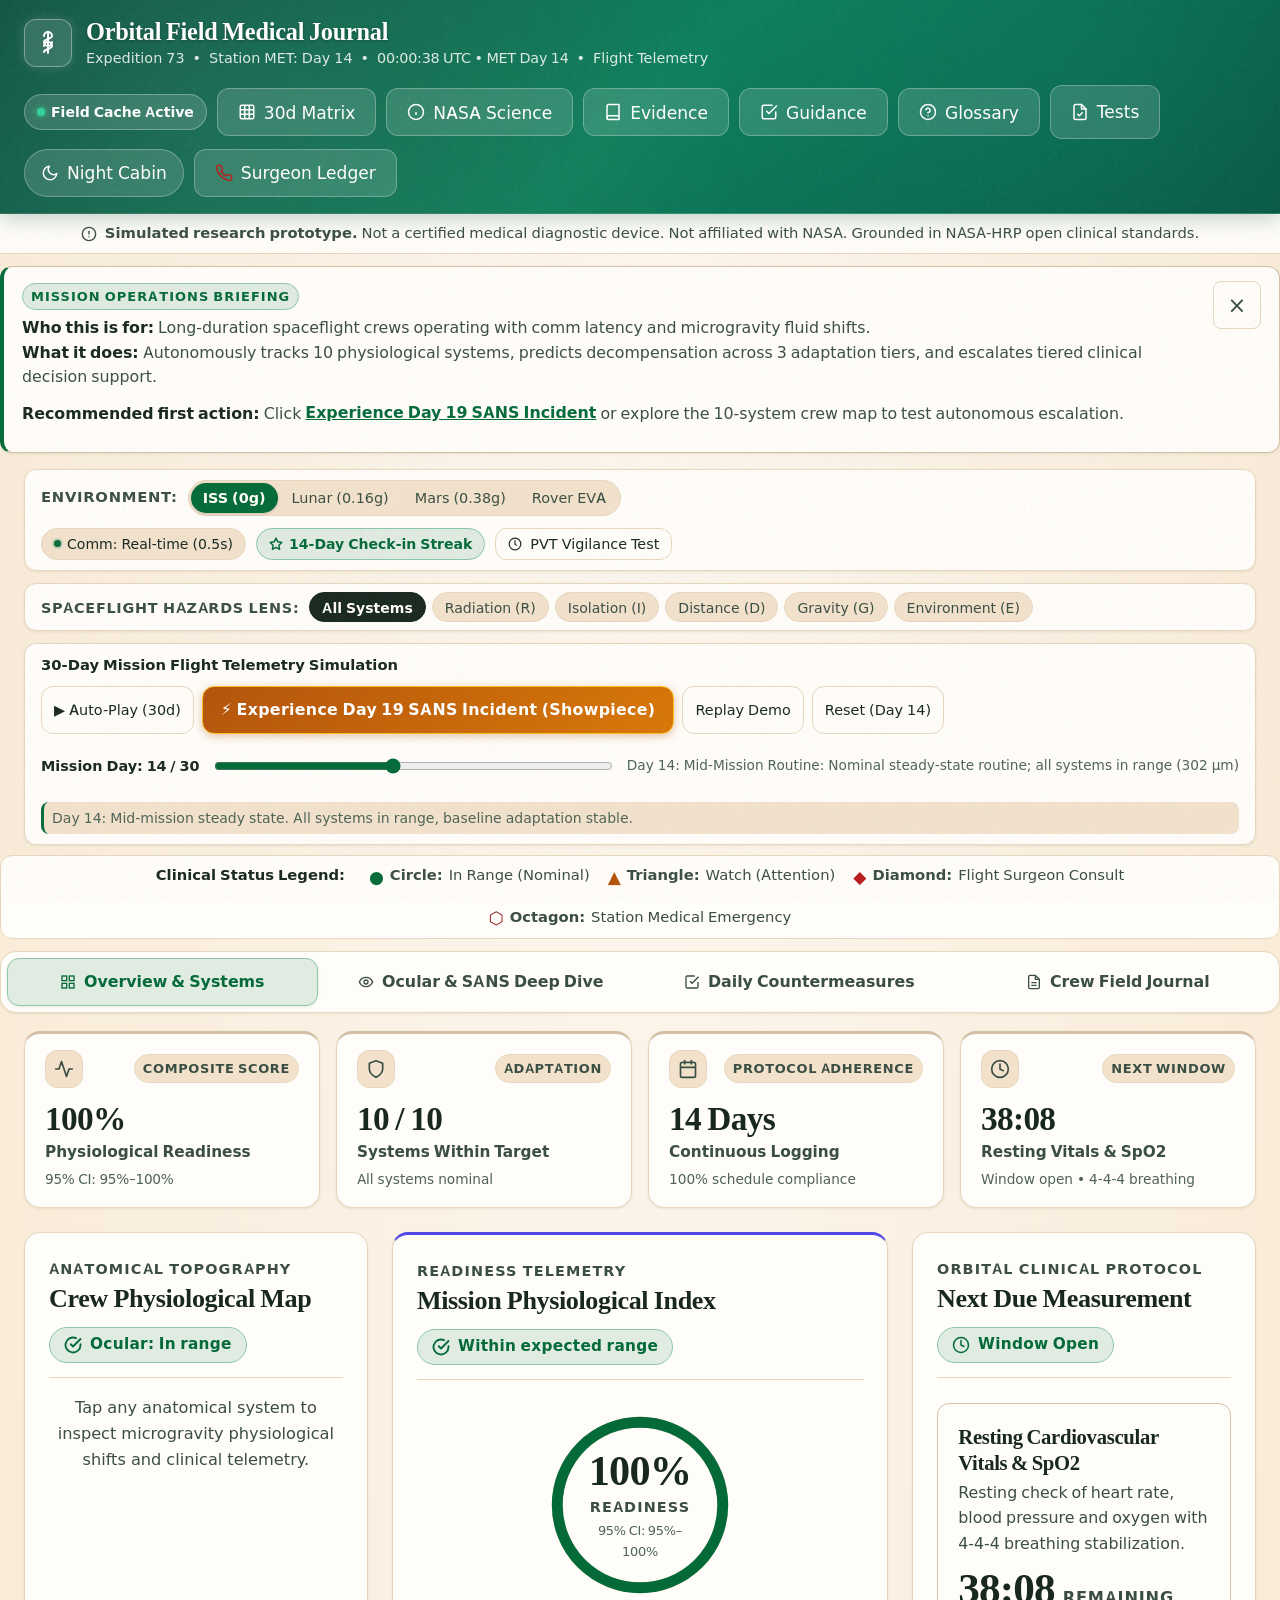
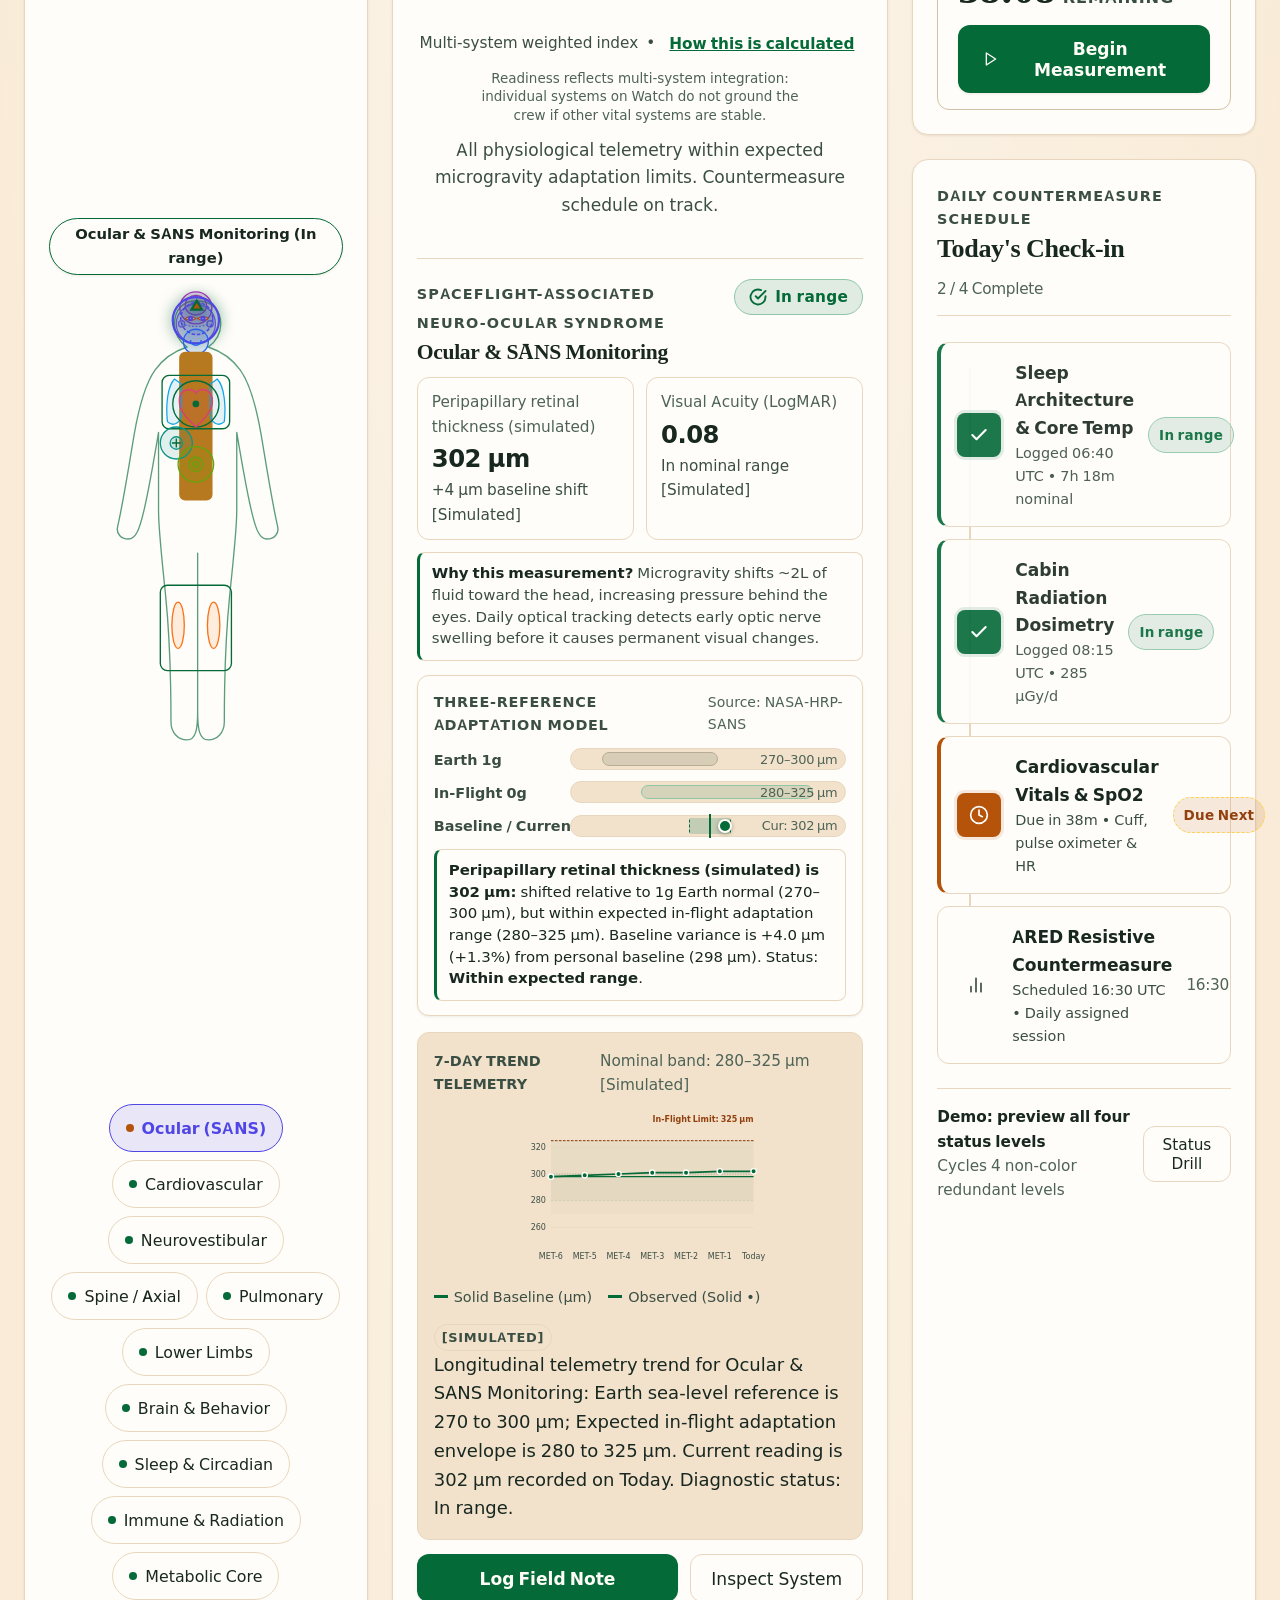
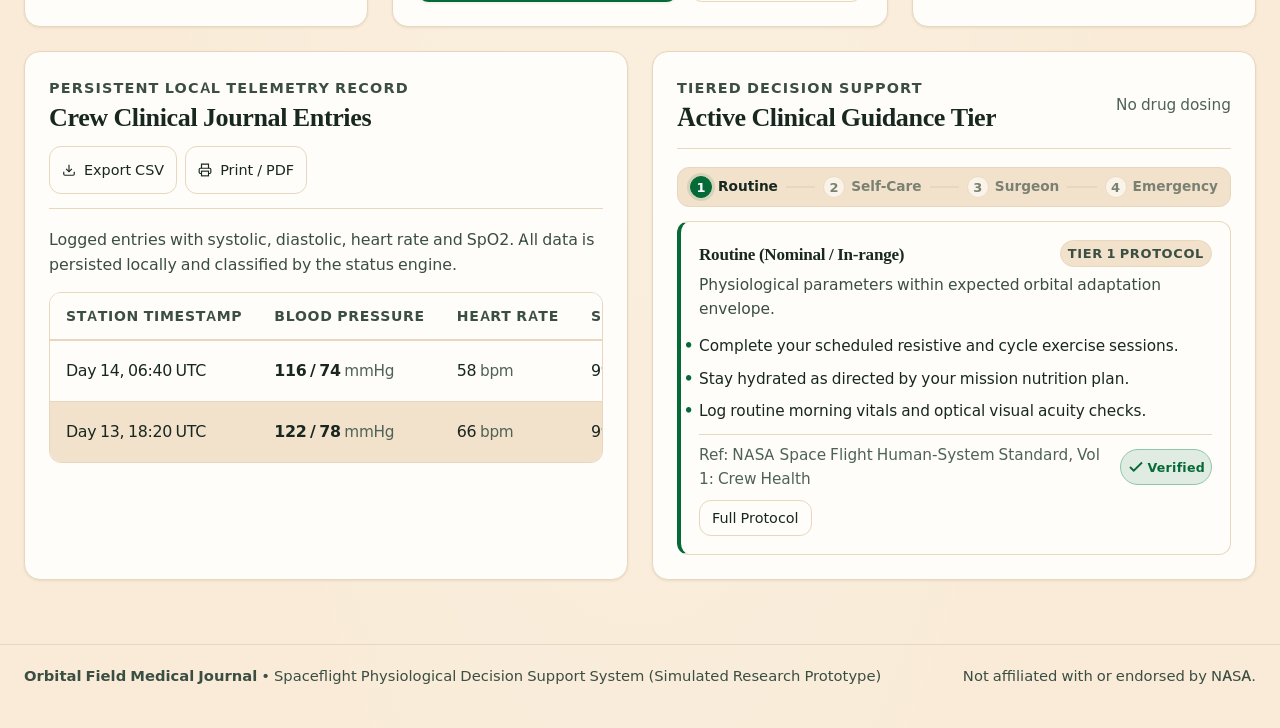
==== index.html @ 70dadd42 "feat: complete UI/UX upgrade across 10 priorities with Day 19 showpiece and 90/90 tests" ====
<!DOCTYPE html>
<html lang="en">
<head>
  <meta charset="UTF-8">
  <meta name="viewport" content="width=device-width, initial-scale=1.0">
  <meta name="description" content="Orbital Field Medical Journal - Human spaceflight physiological telemetry and crew clinical logging.">
  <meta name="theme-color" content="#FBF6EA">
  <title>Orbital Field Medical Journal — Crew Health Telemetry</title>
  
  <!-- Favicon and PWA icons -->
  <link rel="icon" type="image/png" sizes="32x32" href="./icons/favicon-32x32.png">
  <link rel="apple-touch-icon" href="./icons/apple-touch-icon.png">
  <link rel="manifest" href="./manifest.json">

  <!-- Open Graph / Facebook -->
  <meta property="og:type" content="website">
  <meta property="og:url" content="https://rohini-s-286.github.io/orbital-field-medical-journal/">
  <meta property="og:title" content="Orbital Field Medical Journal — Astronaut Health Telemetry">
  <meta property="og:description" content="Offline-first spaceflight crew physiological monitoring and clinical telemetry logging PWA for NASA Space Apps 2026.">
  <meta property="og:image" content="https://rohini-s-286.github.io/orbital-field-medical-journal/og-image.png">

  <!-- Twitter Card -->
  <meta name="twitter:card" content="summary_large_image">
  <meta name="twitter:url" content="https://rohini-s-286.github.io/orbital-field-medical-journal/">
  <meta name="twitter:title" content="Orbital Field Medical Journal — Astronaut Health Telemetry">
  <meta name="twitter:description" content="Offline-first spaceflight crew physiological monitoring and clinical telemetry logging PWA for NASA Space Apps 2026.">
  <meta name="twitter:image" content="https://rohini-s-286.github.io/orbital-field-medical-journal/og-image.png">

  <link rel="stylesheet" href="./styles.css?v=11">

  <!-- Auto-clear obsolete SW caches on load -->
  <script>
    if ('caches' in window) {
      caches.keys().then(function(keys) {
        keys.forEach(function(k) {
          if (k !== 'ofmj-v11') {
            caches.delete(k);
          }
        });
      });
    }
  </script>
</head>
<body class="paper-glow">

  <!-- ================= APP HEADER / SHELL ================= -->
  <header class="app-header" role="banner">
    <div class="header-inner">
      <div class="brand-group">
        <div class="journal-insignia" aria-hidden="true">
          <!-- Medical Caduceus / Orbital Orbit Icon -->
          <svg width="24" height="24" viewBox="0 0 24 24" fill="none" stroke="currentColor" stroke-width="2" stroke-linecap="round" stroke-linejoin="round">
            <path d="M12 2v20M8 5a4 4 0 0 1 8 0c0 3-8 3-8 6a4 4 0 0 0 8 0M8 15a4 4 0 0 1 8 0c0 3-8 3-8 6"/>
          </svg>
        </div>
        <div class="brand-titles">
          <h1>Orbital Field Medical Journal</h1>
          <div class="mission-meta">
            <span>Expedition 73</span>
            <span aria-hidden="true">•</span>
            <span id="header-station-met">Station MET: Day 14</span>
            <span aria-hidden="true">•</span>
            <span class="num-tabular" id="cabin-time-display">12:29:00 UTC</span>
            <span aria-hidden="true">•</span>
            <span class="mission-tag">Flight Telemetry</span>
          </div>
        </div>
      </div>

      <div class="header-controls">
        <!-- PWA / Offline Sync Pill -->
        <div class="offline-pill" id="sync-status" role="status" aria-label="System status: Offline-ready telemetry cache active">
          <span class="offline-dot" aria-hidden="true"></span>
          <span id="sync-status-text">Field Cache Active</span>
        </div>

        
        <!-- Priority 9: Mission Health Heatmap Button -->
        <button class="btn-secondary" id="open-matrix-btn" aria-label="Open 30-Day Mission Health Heatmap" title="View 30-day cross-system physiological matrix">
          <svg width="18" height="18" viewBox="0 0 24 24" fill="none" stroke="currentColor" stroke-width="2"><rect x="3" y="3" width="18" height="18" rx="2"/><line x1="3" y1="9" x2="21" y2="9"/><line x1="3" y1="15" x2="21" y2="15"/><line x1="9" y1="3" x2="9" y2="21"/><line x1="15" y1="3" x2="15" y2="21"/></svg>
          <span>30d Matrix</span>
        </button>

        <!-- Priority 9: Simulated vs Real Science Modal Button -->
        <button class="btn-secondary" id="open-sim-real-btn" aria-label="Open Simulated vs Real NASA Science Comparison" title="Inspect NASA HRP clinical basis vs prototype design">
          <svg width="18" height="18" viewBox="0 0 24 24" fill="none" stroke="currentColor" stroke-width="2"><circle cx="12" cy="12" r="10"/><path d="M12 16v-4"/><path d="M12 8h.01"/></svg>
          <span>NASA Science</span>
        </button>

        <!-- Evidence & Sources Button -->
        <button class="btn-secondary" id="open-evidence-btn" aria-label="Open Clinical Evidence and References Drawer" title="View NASA / ESA Clinical Evidence and Reference Ranges">
          <svg width="18" height="18" viewBox="0 0 24 24" fill="none" stroke="currentColor" stroke-width="2" stroke-linecap="round" stroke-linejoin="round" aria-hidden="true">
            <path d="M4 19.5A2.5 2.5 0 0 1 6.5 17H20"/>
            <path d="M6.5 2H20v20H6.5A2.5 2.5 0 0 1 4 19.5v-15A2.5 2.5 0 0 1 6.5 2z"/>
          </svg>
          <span>Evidence</span>
        </button>

        <!-- Tiered Guidance Button -->
        <button class="btn-secondary" id="open-guidance-btn" aria-label="Open Tiered Action Guidance Panel" title="View Routine, Self-care, Flight Surgeon, and Emergency Action Protocols">
          <svg width="18" height="18" viewBox="0 0 24 24" fill="none" stroke="currentColor" stroke-width="2" stroke-linecap="round" stroke-linejoin="round" aria-hidden="true">
            <polyline points="9 11 12 14 22 4"/>
            <path d="M21 12v7a2 2 0 0 1-2 2H5a2 2 0 0 1-2-2V5a2 2 0 0 1 2-2h11"/>
          </svg>
          <span>Guidance</span>
        </button>

        <!-- Medical Terms Glossary Button (Requirement 6) -->
        <button class="btn-secondary" id="open-glossary-btn" aria-label="Open Medical Terms Glossary" title="View explanations for spaceflight clinical acronyms (SANS, LogMAR, ARED, MET)">
          <svg width="18" height="18" viewBox="0 0 24 24" fill="none" stroke="currentColor" stroke-width="2" stroke-linecap="round" stroke-linejoin="round" aria-hidden="true">
            <circle cx="12" cy="12" r="10"/>
            <path d="M9.09 9a3 3 0 0 1 5.83 1c0 2-3 3-3 3"/>
            <line x1="12" y1="17" x2="12.01" y2="17"/>
          </svg>
          <span>Glossary</span>
        </button>

        <!-- In-Browser Automated Test Suite -->
        <a href="./tests.html" class="btn-secondary" aria-label="Open In-Browser Clinical Test Suite" title="Run 34 automated clinical validation tests" style="text-decoration: none;">
          <svg width="18" height="18" viewBox="0 0 24 24" fill="none" stroke="currentColor" stroke-width="2" stroke-linecap="round" stroke-linejoin="round" aria-hidden="true">
            <path d="M14 2H6a2 2 0 0 0-2 2v16a2 2 0 0 0 2 2h12a2 2 0 0 0 2-2V8z"/>
            <polyline points="14 2 14 8 20 8"/>
            <path d="m9 15 2 2 4-4"/>
          </svg>
          <span>Tests</span>
        </a>

        <!-- Night Cabin Lighting / Dark Mode Toggle -->
        <button class="btn-secondary theme-toggle-btn" id="theme-toggle" aria-label="Toggle Night Cabin Lighting theme" title="Switch between Warm Ivory and Night Cabin Dark Theme (Shortcut: D)">
          <svg id="theme-icon-moon" width="18" height="18" viewBox="0 0 24 24" fill="none" stroke="currentColor" stroke-width="2" stroke-linecap="round" stroke-linejoin="round" aria-hidden="true">
            <path d="M21 12.79A9 9 0 1 1 11.21 3 7 7 0 0 0 21 12.79z"/>
          </svg>
          <span id="theme-label-text">Night Cabin</span>
        </button>

        <!-- Flight Surgeon Emergency / Comms Quick Action -->
        <button class="btn-secondary" id="flight-surgeon-quick-btn" aria-label="Open flight surgeon secure transmission ledger">
          <svg width="18" height="18" viewBox="0 0 24 24" fill="none" stroke="currentColor" stroke-width="2" stroke-linecap="round" stroke-linejoin="round" style="color: var(--color-vermillion);" aria-hidden="true">
            <path d="M22 16.92v3a2 2 0 0 1-2.18 2 19.79 19.79 0 0 1-8.63-3.07 19.5 19.5 0 0 1-6-6 19.79 19.79 0 0 1-3.07-8.67A2 2 0 0 1 4.11 2h3a2 2 0 0 1 2 1.72 12.84 12.84 0 0 0 .7 2.81 2 2 0 0 1-.45 2.11L8.09 9.91a16 16 0 0 0 6 6l1.27-1.27a2 2 0 0 1 2.11-.45 12.84 12.84 0 0 0 2.81.7A2 2 0 0 1 22 16.92z"/>
          </svg>
          <span>Surgeon Ledger</span>
        </button>
      </div>
    </div>
  </header>

  <!-- Persistent Single Slim Disclaimer Banner (Priority 8) -->
  <aside class="disclaimer-banner" role="note" aria-label="Regulatory and medical disclaimer">
    <svg width="16" height="16" viewBox="0 0 24 24" fill="none" stroke="currentColor" stroke-width="2" stroke-linecap="round" stroke-linejoin="round" aria-hidden="true">
      <circle cx="12" cy="12" r="10"/>
      <line x1="12" y1="8" x2="12" y2="12"/>
      <line x1="12" y1="16" x2="12.01" y2="16"/>
    </svg>
    <span><strong>Simulated research prototype.</strong> Not a certified medical diagnostic device. Not affiliated with NASA. Grounded in NASA-HRP open clinical standards.</span>
  </aside>

  <!-- Priority 1: Story & First Impression (3-Line Dismissible Mission Briefing) -->
  <aside class="mission-intro-banner" id="mission-intro-banner" role="region" aria-label="Mission Introduction">
    <div class="intro-content">
      <div class="intro-badge">Mission Operations Briefing</div>
      <p class="intro-text">
        <strong>Who this is for:</strong> Long-duration spaceflight crews operating with comm latency and microgravity fluid shifts.<br>
        <strong>What it does:</strong> Autonomously tracks 10 physiological systems, predicts decompensation across 3 adaptation tiers, and escalates tiered clinical decision support.<br>
        <strong>Recommended first action:</strong> Click <button class="intro-cta-link" id="intro-cta-trigger" type="button">Experience Day 19 SANS Incident</button> or explore the 10-system crew map to test autonomous escalation.
      </p>
    </div>
    <button class="intro-dismiss-btn" id="intro-dismiss-btn" aria-label="Dismiss mission briefing">&times;</button>
  </aside>

  <!-- ================= NASA CHALLENGE: MISSION ENVIRONMENT & HAZARDS CONTROL BAR ================= -->
  <section class="mission-control-bar" aria-label="Mission Operations and Hazard Controls">
    <div class="control-bar-inner">
      
      <!-- 1. Environment & Gravity Selector -->
      <div class="control-group">
        <span class="control-label">Environment:</span>
        <div class="segmented-control" id="env-selector" role="radiogroup" aria-label="Mission Environment">
          <button class="seg-btn active" data-env="iss" role="radio" aria-checked="true">ISS (0g)</button>
          <button class="seg-btn" data-env="lunar" role="radio" aria-checked="false">Lunar (0.16g)</button>
          <button class="seg-btn" data-env="mars" role="radio" aria-checked="false">Mars (0.38g)</button>
          <button class="seg-btn" data-env="rover" role="radio" aria-checked="false">Rover EVA</button>
        </div>
      </div>

      <!-- 2. Comm Latency & Adherence Streak -->
      <div class="control-badges">
        <div class="mission-pill" id="comm-latency-pill" title="Simulated round-trip signal delay to Earth Ground Control">
          <span class="pulse-dot" aria-hidden="true"></span>
          <span id="comm-latency-text">Comm: Real-time (0.5s)</span>
        </div>
        <div class="mission-pill streak-pill" title="Adherence Streak: Rewarding consistent daily check-in habits, never physiological numbers.">
          <svg width="14" height="14" viewBox="0 0 24 24" fill="none" stroke="currentColor" stroke-width="2.5" stroke-linecap="round" stroke-linejoin="round" aria-hidden="true">
            <polygon points="12 2 15.09 8.26 22 9.27 17 14.14 18.18 21.02 12 17.77 5.82 21.02 7 14.14 2 9.27 8.91 8.26 12 2"/>
          </svg>
          <span id="streak-counter-text">14-Day Check-in Streak</span>
        </div>
        <!-- Psychomotor Vigilance Task (PVT) quick trigger -->
        <button class="btn-secondary" id="open-pvt-btn" style="min-height: 32px; padding: 4px 12px; font-size: 0.8rem;" title="Start 60-second Psychomotor Vigilance Task for cognitive alertness">
          <svg width="14" height="14" viewBox="0 0 24 24" fill="none" stroke="currentColor" stroke-width="2" stroke-linecap="round" stroke-linejoin="round">
            <circle cx="12" cy="12" r="10"/>
            <polyline points="12 6 12 12 14 14"/>
          </svg>
          <span>PVT Vigilance Test</span>
        </button>
      </div>

    </div>

    <!-- Spaceflight 5 Hazards Lens Selector -->
    <div class="hazard-lens-bar" role="toolbar" aria-label="Spaceflight Five Hazards Lens">
      <span class="hazard-lens-label">Spaceflight Hazards Lens:</span>
      <div class="hazard-chips" role="radiogroup" aria-label="Hazard Filter">
        <button class="hazard-chip active" data-hazard="all" role="radio" aria-checked="true">All Systems</button>
        <button class="hazard-chip" data-hazard="radiation" role="radio" aria-checked="false" title="Space Radiation (RE): Galactic cosmic rays and solar particle events">Radiation (R)</button>
        <button class="hazard-chip" data-hazard="isolation" role="radio" aria-checked="false" title="Isolation & Confinement (I): Circadian disruptions, mood and cognitive fatigue">Isolation (I)</button>
        <button class="hazard-chip" data-hazard="distance" role="radio" aria-checked="false" title="Distance from Earth (D): Autonomous medical triage and comm delays">Distance (D)</button>
        <button class="hazard-chip" data-hazard="gravity" role="radio" aria-checked="false" title="Gravity Fields (G): Cephalad fluid shifts (SANS), bone loss, muscle atrophy">Gravity (G)</button>
        <button class="hazard-chip" data-hazard="environment" role="radio" aria-checked="false" title="Hostile Closed Environment (E): Cabin pCO2, micro-biome, toxic contaminants">Environment (E)</button>
      </div>
    </div>

    <!-- 30-Day Simulated Mission Playback Scrubber (Judge Presentation Demo Mode) -->
    <div class="demo-playback-bar" aria-label="30-Day Mission Simulation Playback">
      <div class="demo-playback-header">
        <div style="display: flex; align-items: center; gap: 8px;">
          
          <span style="font-weight: 600; font-size: 0.82rem; color: var(--color-ink);">30-Day Mission Flight Telemetry Simulation</span>
        </div>
        <div style="display: flex; gap: 8px;">
          <button class="btn-secondary" id="demo-play-btn" style="min-height: 34px; padding: 4px 12px; font-size: 0.8rem;">
            <span>▶ Auto-Play (30d)</span>
          </button>
          <button class="btn-primary cta-incident-highlight" id="demo-jump-incident-btn" title="Simulate Day 19 SANS ocular threshold breach and clinical escalation">
            <span>⚡ Experience Day 19 SANS Incident (Showpiece)</span>
          </button>
          <button class="btn-secondary" id="demo-replay-btn" style="min-height: 34px; padding: 4px 12px; font-size: 0.8rem;" title="Replay 3-step guided tour">
            <span>Replay Demo</span>
          </button>
          <button class="btn-secondary" id="demo-reset-btn" style="min-height: 34px; padding: 4px 12px; font-size: 0.8rem;">
            <span>Reset (Day 14)</span>
          </button>
        </div>
      </div>
      <div class="demo-scrubber-row">
        <label for="mission-day-slider" style="font-size: 0.8rem; font-weight: 600; color: var(--color-ink); white-space: nowrap;">
          Mission Day: <span id="mission-day-num" class="num-tabular">14</span> / 30
        </label>
        <input type="range" id="mission-day-slider" min="1" max="30" value="14" step="1" class="demo-slider" aria-label="Simulated Mission Day Slider" />
        <span class="text-faint" id="demo-day-annotation" style="font-size: 0.76rem; min-width: 220px; text-align: right;">Day 14: Nominal steady-state routine</span>
      </div>
      <!-- Story Caption for Presenter & Judges -->
      <div id="demo-story-caption" class="demo-story-caption text-faint" style="font-size:0.78rem; padding: 5px 8px; background: var(--color-surface-hover); border-radius: var(--radius-sm); border-left: 3px solid var(--color-emerald); margin-top: 4px;">
        Day 14: Mid-mission steady state. All systems in range, baseline adaptation stable.
      </div>
    </div>
  </section>

  <!-- ================= TOP SUMMARY STRIP: 4 KPI CARDS ================= -->
  
  <!-- Priority 2: Day 19 SANS Incident Showpiece Banner (Data -> Classification -> Escalation -> Recommended Action) -->
  <section class="incident-chain-banner" id="incident-chain-banner" aria-label="Day 19 Physiological Escalation Chain" style="display: none;">
    <div class="incident-chain-header">
      <div class="incident-title-row">
        <span class="incident-badge-pill">Clinical Escalation Event • Mission Day 19</span>
        <h3 style="font-size: 1.15rem; margin: 0; color: var(--color-ink);">SANS Peripapillary Retinal Thickening Threshold Breach</h3>
      </div>
      <div style="display: flex; gap: 8px;">
        <button class="btn-primary" id="incident-ack-btn" style="padding: 6px 14px; font-size: 0.82rem;">
          <span>✓ Acknowledge &amp; Log Field Note</span>
        </button>
        <button class="btn-secondary" id="incident-reset-btn" style="padding: 6px 14px; font-size: 0.82rem;">
          <span>Reset to Nominal (Day 14)</span>
        </button>
      </div>
    </div>

    <!-- 4-Stage Clinical Decision Support Progression -->
    <div class="incident-chain-grid">
      <div class="chain-step-card">
        <div class="chain-step-num">Step 1 • Physiological Data</div>
        <div class="chain-step-title">337 µm (+35 µm)</div>
        <div class="chain-step-desc">Optic disc edema drifts past 325 µm microgravity upper limit under cephalad fluid redistribution.</div>
      </div>
      <div class="chain-step-card" style="border-top: 3px solid var(--color-ochre);">
        <div class="chain-step-num">Step 2 • Autonomous Classification</div>
        <div class="chain-step-title" style="color: var(--color-ochre-text);">Ocular System: Watch ▲</div>
        <div class="chain-step-desc">Classified as Grade 1 Frisén edema. Three-reference model flags non-linear drift.</div>
      </div>
      <div class="chain-step-card" style="border-top: 3px solid var(--color-vermillion);">
        <div class="chain-step-num">Step 3 • Decision Escalation</div>
        <div class="chain-step-title" style="color: var(--color-vermillion-text);">Readiness: 74% / Tier 3 ◆</div>
        <div class="chain-step-desc" id="incident-why-dropped">Why it dropped: Ocular (-18%): SANS Grade 1 drift above in-flight nominal threshold.</div>
      </div>
      <div class="chain-step-card" style="border-top: 3px solid var(--color-emerald);">
        <div class="chain-step-num">Step 4 • Recommended Action</div>
        <div class="chain-step-title" style="color: var(--color-emerald);">Flight Surgeon Consult</div>
        <div class="chain-step-desc">Telemetry bundled for downlink. Non-pharmacologic countermeasure: 30° head-elevation rest.</div>
      </div>
    </div>

    <!-- Sequence of Events Timeline Strip -->
    <div class="timeline-strip" role="region" aria-label="Sequence of physiological events">
      <div class="timeline-node">
        <span class="timeline-node-dot"></span>
        <span>Day 14: Baseline nominal (302 µm)</span>
      </div>
      <span class="timeline-arrow">→</span>
      <div class="timeline-node">
        <span class="timeline-node-dot"></span>
        <span>Day 15: First shift (+8 µm)</span>
      </div>
      <span class="timeline-arrow">→</span>
      <div class="timeline-node">
        <span class="timeline-node-dot"></span>
        <span>Day 17: Trend flagged (320 µm)</span>
      </div>
      <span class="timeline-arrow">→</span>
      <div class="timeline-node active">
        <span class="timeline-node-dot"></span>
        <span>Day 19: In-flight threshold crossed (337 µm)</span>
      </div>
    </div>
  </section>

  <!-- Priority 6: Visible Non-Color Redundant Status Legend Bar -->
  <div class="status-legend-bar" role="note" aria-label="Status indicator shape legend">
    <span style="font-weight: 700; color: var(--color-ink); margin-right: 6px;">Clinical Status Legend:</span>
    <span class="legend-item"><span class="legend-symbol" style="color: var(--color-emerald);">●</span> <strong>Circle:</strong> In Range (Nominal)</span>
    <span class="legend-item"><span class="legend-symbol" style="color: var(--color-ochre);">▲</span> <strong>Triangle:</strong> Watch (Attention)</span>
    <span class="legend-item"><span class="legend-symbol" style="color: var(--color-vermillion);">◆</span> <strong>Diamond:</strong> Flight Surgeon Consult</span>
    <span class="legend-item"><span class="legend-symbol" style="color: #991B1B;">⬡</span> <strong>Octagon:</strong> Station Medical Emergency</span>
  </div>

  <!-- Priority 5: Progressive Disclosure Workspace Segmented Navigation Bar -->
  <nav class="workspace-tabs-bar" role="tablist" aria-label="Clinical Workspace Views">
    <button class="workspace-tab-btn active" id="tab-btn-overview" role="tab" aria-selected="true" aria-controls="view-overview" tabindex="0">
      <svg width="16" height="16" viewBox="0 0 24 24" fill="none" stroke="currentColor" stroke-width="2"><rect x="3" y="3" width="7" height="7"/><rect x="14" y="3" width="7" height="7"/><rect x="14" y="14" width="7" height="7"/><rect x="3" y="14" width="7" height="7"/></svg>
      <span>Overview &amp; Systems</span>
    </button>
    <button class="workspace-tab-btn" id="tab-btn-sans" role="tab" aria-selected="false" aria-controls="view-sans" tabindex="-1">
      <svg width="16" height="16" viewBox="0 0 24 24" fill="none" stroke="currentColor" stroke-width="2"><path d="M2 12s3-7 10-7 10 7 10 7-3 7-10 7-10-7-10-7Z"/><circle cx="12" cy="12" r="3"/></svg>
      <span>Ocular &amp; SANS Deep Dive</span>
    </button>
    <button class="workspace-tab-btn" id="tab-btn-countermeasures" role="tab" aria-selected="false" aria-controls="view-countermeasures" tabindex="-1">
      <svg width="16" height="16" viewBox="0 0 24 24" fill="none" stroke="currentColor" stroke-width="2"><polyline points="9 11 12 14 22 4"/><path d="M21 12v7a2 2 0 0 1-2 2H5a2 2 0 0 1-2-2V5a2 2 0 0 1 2-2h11"/></svg>
      <span>Daily Countermeasures</span>
    </button>
    <button class="workspace-tab-btn" id="tab-btn-journal" role="tab" aria-selected="false" aria-controls="view-journal" tabindex="-1">
      <svg width="16" height="16" viewBox="0 0 24 24" fill="none" stroke="currentColor" stroke-width="2"><path d="M14 2H6a2 2 0 0 0-2 2v16a2 2 0 0 0 2 2h12a2 2 0 0 0 2-2V8z"/><polyline points="14 2 14 8 20 8"/><line x1="16" y1="13" x2="8" y2="13"/><line x1="16" y1="17" x2="8" y2="17"/></svg>
      <span>Crew Field Journal</span>
    </button>
  </nav>

  <div id="view-overview" class="tab-view active">
  <section class="kpi-strip" aria-label="Key Physiological Metrics Summary">
    <div class="kpi-grid">
      <!-- KPI 1: Readiness Score -->
      <div class="kpi-card kpi--readiness">
        <div class="kpi-header">
          <span class="kpi-icon-tile">
            <svg width="20" height="20" viewBox="0 0 24 24" fill="none" stroke="currentColor" stroke-width="2" stroke-linecap="round" stroke-linejoin="round" aria-hidden="true">
              <path d="M22 12h-4l-3 9L9 3l-3 9H2"/>
            </svg>
          </span>
          <span class="kpi-badge kpi-badge--emerald">Composite Score</span>
        </div>
        <div class="kpi-body">
          <div class="kpi-value num-tabular" id="kpi-readiness-val">100%</div>
          <div class="kpi-label">Physiological Readiness</div>
          <div class="kpi-sub num-tabular" id="kpi-readiness-sub">95% CI: 98%–100%</div>
        </div>
      </div>

      <!-- KPI 2: Systems In Range -->
      <div class="kpi-card kpi--systems">
        <div class="kpi-header">
          <span class="kpi-icon-tile">
            <svg width="20" height="20" viewBox="0 0 24 24" fill="none" stroke="currentColor" stroke-width="2" stroke-linecap="round" stroke-linejoin="round" aria-hidden="true">
              <path d="M12 22s8-4 8-10V5l-8-3-8 3v7c0 6 8 10 8 10z"/>
            </svg>
          </span>
          <span class="kpi-badge kpi-badge--indigo">Adaptation</span>
        </div>
        <div class="kpi-body">
          <div class="kpi-value num-tabular" id="kpi-systems-val">10 / 10</div>
          <div class="kpi-label">Systems Within Target</div>
          <div class="kpi-sub" id="kpi-systems-sub">All systems nominal</div>
        </div>
      </div>

      <!-- KPI 3: Check-in Streak -->
      <div class="kpi-card kpi--streak">
        <div class="kpi-header">
          <span class="kpi-icon-tile">
            <svg width="20" height="20" viewBox="0 0 24 24" fill="none" stroke="currentColor" stroke-width="2" stroke-linecap="round" stroke-linejoin="round" aria-hidden="true">
              <rect x="3" y="4" width="18" height="18" rx="2" ry="2"/>
              <line x1="16" y1="2" x2="16" y2="6"/>
              <line x1="8" y1="2" x2="8" y2="6"/>
              <line x1="3" y1="10" x2="21" y2="10"/>
            </svg>
          </span>
          <span class="kpi-badge kpi-badge--blue">Protocol Adherence</span>
        </div>
        <div class="kpi-body">
          <div class="kpi-value num-tabular" id="kpi-streak-val">14 Days</div>
          <div class="kpi-label">Continuous Logging</div>
          <div class="kpi-sub" id="kpi-streak-sub">100% schedule compliance</div>
        </div>
      </div>

      <!-- KPI 4: Next Due Measurement -->
      <div class="kpi-card kpi--countdown">
        <div class="kpi-header">
          <span class="kpi-icon-tile">
            <svg width="20" height="20" viewBox="0 0 24 24" fill="none" stroke="currentColor" stroke-width="2" stroke-linecap="round" stroke-linejoin="round" aria-hidden="true">
              <circle cx="12" cy="12" r="10"/>
              <polyline points="12 6 12 12 16 14"/>
            </svg>
          </span>
          <span class="kpi-badge kpi-badge--rose">Next Window</span>
        </div>
        <div class="kpi-body">
          <div class="kpi-value num-tabular" id="kpi-countdown-val">38:14</div>
          <div class="kpi-label">Resting Vitals &amp; SpO2</div>
          <div class="kpi-sub" id="kpi-countdown-sub">Window open • 4-4-4 breathing</div>
        </div>
      </div>
    </div>
  </section>

  <!-- ================= MAIN THREE-COLUMN WORKSPACE ================= -->
  <main class="dashboard-container" id="main-content">

    <!-- COLUMN 1: CENTERED THIN EMERALD LINE-ART BODY MAP (SECTION A) -->
    <section class="journal-card body-map-card" id="card-body-map" aria-labelledby="body-map-heading">
      <div class="card-header" style="width: 100%;">
        <div class="card-title-group" style="text-align: left;">
          <span class="card-meta">Anatomical Topography</span>
          <h2 id="body-map-heading">Crew Physiological Map</h2>
        </div>
        <!-- Status indicator for current flagged system (in-place setBadge target) -->
        <div class="status-badge status--attention" id="current-overall-flag">
          <svg viewBox="0 0 24 24" fill="none" stroke="currentColor" stroke-width="2" stroke-linecap="round" stroke-linejoin="round" aria-hidden="true">
            <path d="M10.29 3.86L1.82 18a2 2 0 0 0 1.71 3h16.94a2 2 0 0 0 1.71-3L13.71 3.86a2 2 0 0 0-3.42 0z"/>
            <line x1="12" y1="9" x2="12" y2="13"/>
            <line x1="12" y1="17" x2="12.01" y2="17"/>
          </svg>
          <span>Ocular: Watch</span>
        </div>
      </div>

      <p class="text-muted" style="font-size: 0.9rem; margin-bottom: 8px;">
        Tap any anatomical system to inspect microgravity physiological shifts and clinical telemetry.
      </p>

      <!-- SVG Body Map (Thin Emerald Line-art, stroked not filled, systems tinted by status) -->
      <div class="body-map-wrapper">
        <div id="body-map-active-label" class="body-map-hover-tag" aria-live="polite">
          Ocular & SANS Monitoring (Watch)
        </div>
                <svg class="body-map-svg" viewBox="0 0 320 540" fill="none" xmlns="http://www.w3.org/2000/svg" role="img" aria-label="Interactive anatomical outline of astronaut physiology">
          <defs>
            <!-- Soft Glow Filters -->
            <filter id="soft-glow-emerald" x="-30%" y="-30%" width="160%" height="160%">
              <feGaussianBlur stdDeviation="3" result="blur" />
              <feComposite in="SourceGraphic" in2="blur" operator="over" />
            </filter>
            <filter id="soft-glow-ochre" x="-30%" y="-30%" width="160%" height="160%">
              <feGaussianBlur stdDeviation="3.5" result="blur" />
              <feComposite in="SourceGraphic" in2="blur" operator="over" />
            </filter>
            <!-- Linear Gradients for anatomical organs -->
            <linearGradient id="lung-grad" x1="0%" y1="0%" x2="100%" y2="100%">
              <stop offset="0%" stop-color="var(--color-emerald)" stop-opacity="0.25" />
              <stop offset="100%" stop-color="var(--color-emerald)" stop-opacity="0.05" />
            </linearGradient>
            <linearGradient id="heart-grad" x1="0%" y1="0%" x2="100%" y2="100%">
              <stop offset="0%" stop-color="var(--color-sys-cardio)" stop-opacity="0.35" />
              <stop offset="100%" stop-color="var(--color-emerald)" stop-opacity="0.10" />
            </linearGradient>
          </defs>

          <!-- Refined Human Figure Silhouette (Front view, subtle architectural line-art) -->
          <path class="body-silhouette" d="
            M160 20
            C146 20 136 30 136 46
            C136 58 142 66 150 72
            C138 76 124 84 114 98
            C104 112 96 138 90 174
            C84 210 78 248 72 274
            C70 282 76 288 84 288
            C92 288 96 280 102 254
            C108 228 114 192 118 168
            L118 256
            C118 278 122 312 126 352
            C130 392 132 444 132 494
            C132 506 140 514 150 514
            C160 514 162 502 162 482
            L162 304
            L162 482
            C162 502 164 514 174 514
            C184 514 192 506 192 494
            C192 444 194 392 198 352
            C202 312 206 278 206 256
            L206 168
            C210 192 216 228 222 254
            C228 280 232 288 240 288
            C248 288 254 282 252 274
            C246 248 240 210 234 174
            C228 138 220 112 210 98
            C200 84 186 76 174 72
            C182 66 188 58 188 46
            C188 30 178 20 160 20
            Z" stroke="var(--color-border-strong)" stroke-width="1.5" stroke-dasharray="none" fill="var(--color-surface-hover)" fill-opacity="0.3" />

          <!-- SYSTEM 7: Brain & Behavior (Cranial Vertex) -->
          <g id="sys-neuro" class="body-system-region system--in-range" tabindex="0" role="button" aria-label="Brain and cognitive behavior. Status: In range." data-system="neuro">
            <title>Brain & Behavior: In range</title>
            <circle class="map-hit-target" cx="160" cy="28" r="18" fill="transparent" />
            <path d="M148 26 C148 18 154 14 160 14 C166 14 172 18 172 26 C172 32 166 36 160 36 C154 36 148 32 148 26 Z" stroke="var(--color-emerald)" stroke-width="1.5" fill="var(--color-emerald-tint)" />
            <path d="M154 24 Q160 20 166 24" stroke="var(--color-emerald)" stroke-width="1.5" fill="none" />
          </g>

          <!-- SYSTEM 1: Neuro-Vestibular (Inner Ear & Otolith) -->
          <g id="sys-cranial" class="body-system-region system--in-range" tabindex="0" role="button" aria-label="Neuro-vestibular adaptation. Status: In range." data-system="cranial">
            <title>Neuro-vestibular: In range</title>
            <circle class="map-hit-target" cx="160" cy="46" r="22" fill="transparent" />
            <circle cx="144" cy="46" r="3.5" fill="var(--color-emerald)" />
            <circle cx="176" cy="46" r="3.5" fill="var(--color-emerald)" />
            <path d="M144 46 Q160 52 176 46" stroke="var(--color-emerald)" stroke-width="1.2" stroke-dasharray="2 2" fill="none" />
          </g>

          <!-- SYSTEM 2: Ocular / SANS (Eyes & Optic Disc - SHOWPIECE SYSTEM) -->
          <g id="sys-ocular" class="body-system-region system--in-range" tabindex="0" role="button" aria-label="Ocular and SANS visual acuity. Status: Watch." data-system="ocular">
            <title>Ocular & SANS Monitoring: Watch</title>
            <circle class="map-hit-target" cx="160" cy="42" r="26" fill="transparent" />
            <!-- Eye outlines -->
            <path d="M148 40 Q154 36 160 40 Q154 44 148 40 Z" fill="var(--color-surface)" stroke="var(--color-ochre)" stroke-width="1.5" />
            <circle cx="154" cy="40" r="1.8" fill="var(--color-ochre)" />
            <path d="M162 40 Q168 36 174 40 Q168 44 162 40 Z" fill="var(--color-surface)" stroke="var(--color-ochre)" stroke-width="1.5" />
            <circle cx="168" cy="40" r="1.8" fill="var(--color-ochre)" />
            <!-- SANS Highlight / Focus Ring -->
            <circle class="pulse-ring-marker" cx="161" cy="40" r="18" fill="none" stroke="var(--color-ochre)" stroke-width="1.8" stroke-dasharray="4 2" />
            <!-- Non-color Redundant Warning Marker (Triangle) -->
            <polygon class="status-shape-marker" points="161,20 167,30 155,30" fill="var(--color-ochre)" />
          </g>

          <!-- SYSTEM 8: Sleep & Circadian Architecture (Pineal / Neck) -->
          <g id="sys-sleep" class="body-system-region system--in-range" tabindex="0" role="button" aria-label="Sleep architecture and circadian rhythm. Status: In range." data-system="sleep">
            <title>Sleep & Circadian: In range</title>
            <circle class="map-hit-target" cx="160" cy="66" r="14" fill="transparent" />
            <path d="M154 64 A4 4 0 1 0 166 64 A4 4 0 0 1 154 64" fill="var(--color-emerald)" />
          </g>

          <!-- SYSTEM 5: Musculoskeletal & Spine (Vertebral Column) -->
          <g id="sys-spine" class="body-system-region system--in-range" tabindex="0" role="button" aria-label="Spinal elongation and axial skeleton. Status: In range." data-system="spine">
            <title>Axial Spine & Musculoskeletal: In range</title>
            <rect class="map-hit-target" x="142" y="78" width="36" height="166" rx="6" fill="transparent" />
            <line x1="160" y1="78" x2="160" y2="242" stroke="var(--color-emerald)" stroke-width="2.5" stroke-dasharray="5 3" />
            <rect x="156" y="94" width="8" height="3" rx="1.5" fill="var(--color-emerald)" />
            <rect x="156" y="118" width="8" height="3" rx="1.5" fill="var(--color-emerald)" />
            <rect x="156" y="146" width="8" height="3" rx="1.5" fill="var(--color-emerald)" />
            <rect x="156" y="180" width="8" height="3" rx="1.5" fill="var(--color-emerald)" />
            <rect x="156" y="212" width="8" height="3" rx="1.5" fill="var(--color-emerald)" />
          </g>

          <!-- SYSTEM 4: Pulmonary / Respiratory (Bilateral Lungs) -->
          <g id="sys-pulmonary" class="body-system-region system--in-range" tabindex="0" role="button" aria-label="Pulmonary and alveolar gas exchange. Status: In range." data-system="pulmonary">
            <title>Pulmonary Gas Exchange: In range</title>
            <rect class="map-hit-target" x="122" y="104" width="76" height="60" rx="8" fill="transparent" />
            <!-- Left lung -->
            <path d="M136 108 C128 116 126 138 128 156 C134 162 144 158 144 146 L144 114 Z" fill="url(#lung-grad)" stroke="var(--color-emerald)" stroke-width="1.4" />
            <!-- Right lung -->
            <path d="M184 108 C192 116 194 138 192 156 C186 162 176 158 176 146 L176 114 Z" fill="url(#lung-grad)" stroke="var(--color-emerald)" stroke-width="1.4" />
          </g>

          <!-- SYSTEM 3: Cardiovascular (Heart & Thoracic Hemodynamics) -->
          <g id="sys-cardio" class="body-system-region system--in-range" tabindex="0" role="button" aria-label="Cardiovascular and hemodynamic stability. Status: In range." data-system="cardio">
            <title>Cardiovascular: In range</title>
            <circle class="map-hit-target" cx="160" cy="136" r="26" fill="transparent" />
            <path d="M152 120 C144 120 140 128 142 138 C144 148 156 158 160 162 C164 158 176 148 178 138 C180 128 176 120 168 120 C162 120 160 124 160 124 C160 124 158 120 152 120 Z" fill="url(#heart-grad)" stroke="var(--color-emerald)" stroke-width="1.8" />
            <circle cx="160" cy="136" r="3" fill="var(--color-emerald)" />
          </g>

          <!-- SYSTEM 9: Immune & Radiation (Spleen / Lymphatic Center) -->
          <g id="sys-immune" class="body-system-region system--in-range" tabindex="0" role="button" aria-label="Immune biomarkers and cosmic radiation dose. Status: In range." data-system="immune">
            <title>Immune & Radiation: In range</title>
            <circle class="map-hit-target" cx="138" cy="180" r="18" fill="transparent" />
            <circle cx="138" cy="180" r="7" stroke="var(--color-emerald)" stroke-width="1.5" fill="var(--color-emerald-tint)" />
            <path d="M138 175 L138 185 M133 180 L143 180" stroke="var(--color-emerald)" stroke-width="1.5" />
          </g>

          <!-- SYSTEM 10: Metabolic & Nutrition (Core / Hepatic Region) -->
          <g id="sys-metabolic" class="body-system-region system--in-range" tabindex="0" role="button" aria-label="Core body temperature, hydration and metabolic balance. Status: In range." data-system="metabolic">
            <title>Metabolic & Nutrition: In range</title>
            <circle class="map-hit-target" cx="160" cy="204" r="20" fill="transparent" />
            <circle cx="160" cy="204" r="8" stroke="var(--color-emerald)" stroke-width="1.5" fill="var(--color-emerald-tint)" />
            <circle cx="160" cy="204" r="3" fill="var(--color-emerald)" />
          </g>

          <!-- SYSTEM 6: Lower Limbs / Countermeasure Atrophy Monitoring (Calves & Soleus) -->
          <g id="sys-limbs" class="body-system-region system--in-range" tabindex="0" role="button" aria-label="Musculoskeletal lower limbs and soleus muscle density. Status: In range." data-system="limbs">
            <title>Lower Limbs & Soleus: In range</title>
            <rect class="map-hit-target" x="120" y="340" width="80" height="96" rx="8" fill="transparent" />
            <ellipse cx="140" cy="385" rx="7" ry="26" fill="var(--color-emerald-tint)" stroke="var(--color-emerald)" stroke-width="1.5" />
            <ellipse cx="180" cy="385" rx="7" ry="26" fill="var(--color-emerald-tint)" stroke="var(--color-emerald)" stroke-width="1.5" />
          </g>
        </svg>
      </div>

      <!-- Quick interactive system selector pills (48px targets) -->
      <nav class="body-map-legend" aria-label="Physiological system selector">
        <button class="legend-chip active" data-target="ocular">
          <span style="display:inline-block; width:8px; height:8px; border-radius:50%; background:var(--color-ochre);"></span>
          <span>Ocular (SANS)</span>
        </button>
        <button class="legend-chip" data-target="cardio">
          <span style="display:inline-block; width:8px; height:8px; border-radius:50%; background:var(--color-emerald);"></span>
          <span>Cardiovascular</span>
        </button>
        <button class="legend-chip" data-target="cranial">
          <span style="display:inline-block; width:8px; height:8px; border-radius:50%; background:var(--color-emerald);"></span>
          <span>Neurovestibular</span>
        </button>
        <button class="legend-chip" data-target="spine">
          <span style="display:inline-block; width:8px; height:8px; border-radius:50%; background:var(--color-emerald);"></span>
          <span>Spine / Axial</span>
        </button>
        <button class="legend-chip" data-target="pulmonary">
          <span style="display:inline-block; width:8px; height:8px; border-radius:50%; background:var(--color-emerald);"></span>
          <span>Pulmonary</span>
        </button>
        <button class="legend-chip" data-target="limbs">
          <span style="display:inline-block; width:8px; height:8px; border-radius:50%; background:var(--color-emerald);"></span>
          <span>Lower Limbs</span>
        </button>
        <button class="legend-chip" data-target="neuro">
          <span style="display:inline-block; width:8px; height:8px; border-radius:50%; background:var(--color-emerald);"></span>
          <span>Brain & Behavior</span>
        </button>
        <button class="legend-chip" data-target="sleep">
          <span style="display:inline-block; width:8px; height:8px; border-radius:50%; background:var(--color-emerald);"></span>
          <span>Sleep & Circadian</span>
        </button>
        <button class="legend-chip" data-target="immune">
          <span style="display:inline-block; width:8px; height:8px; border-radius:50%; background:var(--color-emerald);"></span>
          <span>Immune & Radiation</span>
        </button>
        <button class="legend-chip" data-target="metabolic">
          <span style="display:inline-block; width:8px; height:8px; border-radius:50%; background:var(--color-emerald);"></span>
          <span>Metabolic Core</span>
        </button>
      </nav>
    </section>


    <!-- COLUMN 2: OVERALL STATUS RING & CLINICAL SYSTEM OVERVIEW (SECTION B - FLATTENED) -->
    <section class="journal-card status-ring-card" id="card-status-index" aria-labelledby="status-overview-heading">
      <div class="card-header" style="width: 100%;">
        <div class="card-title-group" style="text-align: left;">
          <span class="card-meta">Readiness Telemetry</span>
          <h2 id="status-overview-heading">Mission Physiological Index</h2>
        </div>

        <!-- Requirement 4: Replaced 'Fit for Duty' with 'Within expected range' -->
        <div class="status-badge status--in-range" id="crew-readiness-badge">
          <svg viewBox="0 0 24 24" fill="none" stroke="currentColor" stroke-width="2.5" stroke-linecap="round" stroke-linejoin="round" aria-hidden="true">
            <path d="M22 11.08V12a10 10 0 1 1-5.93-9.14"/>
            <polyline points="22 4 12 14.01 9 11.01"/>
          </svg>
          <span>Within expected range</span>
        </div>
      </div>

      <!-- Circular Readiness Gauge Ring with mathematical circumference 477.52 -->
      <div class="ring-visual-wrapper" role="meter" aria-valuenow="87" aria-valuemin="0" aria-valuemax="100" aria-label="Physiological readiness score: 87%">
        <svg class="status-svg-ring" viewBox="0 0 180 180">
          <circle class="ring-bg-track" cx="90" cy="90" r="76" />
          <circle class="ring-progress-bar" id="ring-progress-indicator" cx="90" cy="90" r="76" />
        </svg>
        <div class="ring-center-content">
          <div class="ring-score num-tabular" id="readiness-score-text">87%</div>
          <span class="ring-score-label">Readiness</span>
          <span id="readiness-ci-text" class="text-faint num-tabular" style="font-size: 0.72rem; margin-top: 2px;">95% CI: 84%–90%</span>
        </div>
      </div>

      <div class="readiness-calculation-info" style="margin-top: 6px; margin-bottom: 8px; font-size: 0.85rem; color: var(--color-ink-muted); display: flex; align-items: center; justify-content: center; gap: 8px;">
        <span>Multi-system weighted index</span>
        <span>•</span>
        <button id="readiness-popover-trigger" class="text-link-btn" aria-haspopup="dialog" aria-expanded="false" style="background:none; border:none; color:var(--color-emerald); text-decoration:underline; font-size:0.85rem; font-weight:600; cursor:pointer; padding:4px 6px; min-height:36px; display:inline-flex; align-items:center;">
          How this is calculated
        </button>
      </div>

      <!-- Single honest line under the readiness ring -->
      <div class="readiness-caveat-line text-faint" style="font-size:0.75rem; text-align:center; max-width:320px; margin:0 auto 12px auto; line-height:1.35;">
        Readiness reflects multi-system integration: individual systems on Watch do not ground the crew if other vital systems are stable.
      </div>

      <!-- Readiness Calculation Info Popover (Requirement 4) -->
      <div id="readiness-popover" class="info-popover" role="dialog" aria-modal="false" aria-label="Readiness Calculation Breakdown" style="display:none; position:relative; background:var(--color-surface); border:1px solid var(--color-border); border-radius:var(--radius-md); padding:16px; margin-bottom:16px; text-align:left; box-shadow:var(--shadow-md); z-index:10;">
        <div style="display:flex; justify-content:space-between; align-items:center; margin-bottom:8px;">
          <h4 style="font-size:0.95rem; margin:0; color:var(--color-ink);">Readiness Calculation (Decision Support)</h4>
          <button id="close-readiness-popover" class="drawer-close-btn" style="min-width:36px; min-height:36px; width:36px; height:36px;" aria-label="Close calculation explanation">&times;</button>
        </div>
        <p style="font-size:0.84rem; color:var(--color-ink-muted); margin-bottom:8px; line-height:1.45;">
          The Mission Physiological Index is calculated from verified adaptation statuses across core physiological systems:
        </p>
        <ul style="font-size:0.82rem; color:var(--color-ink); padding-left:18px; margin:0 0 10px 0; line-height:1.5;">
          <li><strong>In range</strong>: 100 points (Nominal microgravity adaptation envelope)</li>
          <li><strong>Watch (Attention)</strong>: 75 points (Mild shift, non-pharmacologic countermeasures)</li>
          <li><strong>Contact flight surgeon</strong>: 45 points (Telemedicine consultation required)</li>
          <li><strong>Emergency</strong>: 15 points (Acute station medical contingency)</li>
        </ul>
        <div class="text-faint" style="font-size:0.78rem; line-height:1.4;">
          Formula: Arithmetic mean of active telemetry channel scores. High score (&ge;80%) displays an Emerald ring; 60–79% Ochre; &lt;60% Vermillion. Decision support prototype, not a medical diagnosis.
        </div>
      </div>

      <p class="text-muted" id="overall-status-summary" style="font-size: 0.95rem; max-width: 420px; margin-bottom: 20px;">
        Vitals stable across 5/6 core systems. Ocular SANS shows mild bilateral disc hyper-reflectivity under routine tracking.
      </p>

      <!-- Flattened Focus System Telemetry with Integrated Divider (Phase 3) -->
      <hr class="card-divider" />
      <div class="inspector-section" id="system-inspector-card" style="width: 100%; text-align: left;">
        <div style="display: flex; justify-content: space-between; align-items: flex-start; margin-bottom: 12px; gap: 8px;">
          <div>
            <span class="card-meta" id="inspect-sub">Focus System Telemetry</span>
            <h3 id="inspect-title" style="margin-top: 2px;">Ocular & SANS Monitoring</h3>
          </div>
          <div class="status-badge status--attention" id="inspect-badge">
            <svg viewBox="0 0 24 24" fill="none" stroke="currentColor" stroke-width="2" stroke-linecap="round" stroke-linejoin="round" aria-hidden="true">
              <path d="M10.29 3.86L1.82 18a2 2 0 0 0 1.71 3h16.94a2 2 0 0 0 1.71-3L13.71 3.86a2 2 0 0 0-3.42 0z"/>
              <line x1="12" y1="9" x2="12" y2="13"/>
              <line x1="12" y1="17" x2="12.01" y2="17"/>
            </svg>
            <span id="inspect-badge-text">Watch</span>
          </div>
        </div>

        <div style="display: grid; grid-template-columns: 1fr 1fr; gap: 12px; margin-bottom: 12px;">
          <div style="background: var(--color-surface); padding: 12px 14px; border-radius: var(--radius-md); border: 1px solid var(--color-border);">
            <div class="text-faint" id="inspect-metric1-label">Optic Disc Thickness</div>
            <div class="num-tabular" id="inspect-metric-1" style="font-size: 1.35rem; font-weight: 700; color: var(--color-ink);">302 µm</div>
            <div class="text-faint" id="inspect-metric1-sub" style="color: var(--color-ink-muted);">+4 µm baseline shift </div>
          </div>
          <div style="background: var(--color-surface); padding: 12px 14px; border-radius: var(--radius-md); border: 1px solid var(--color-border);">
            <div class="text-faint" id="inspect-metric2-label">Visual Acuity (LogMAR)</div>
            <div class="num-tabular" id="inspect-metric-2" style="font-size: 1.35rem; font-weight: 700; color: var(--color-ink);">0.08</div>
            <div class="text-faint" id="inspect-metric2-sub" style="color: var(--color-emerald);">In nominal range </div>
          </div>
        </div>

        <!-- Plain Language Rationale (Why this measurement?) -->
        <div class="why-measurement-box" style="margin-bottom: 14px; font-size: 0.83rem; color: var(--color-ink-muted); line-height: 1.45; padding: 10px 12px; background: var(--color-surface); border-left: 3px solid var(--color-emerald); border-radius: var(--radius-sm); border-top: 1px solid var(--color-border); border-right: 1px solid var(--color-border); border-bottom: 1px solid var(--color-border);">
          <strong style="color: var(--color-ink);">Why this measurement?</strong> <span id="inspect-why-measurement">Microgravity shifts ~2L of fluid toward the head, increasing pressure behind the eyes. Daily optical tracking detects early optic nerve swelling before it causes permanent visual changes.</span>
        </div>

        <!-- Three-Reference Adaptation Model Rulers (Phase 4) -->
        <div class="three-ruler-card" id="inspect-three-ruler">
          <!-- Dynamically populated by renderThreeRuler() -->
        </div>

        <!-- Fully Data-Driven Dynamic SVG Trend Chart Container -->
        <div class="chart-container">
          <div style="display: flex; justify-content: space-between; align-items: baseline; margin-bottom: 8px;">
            <span style="font-size: 0.8rem; font-weight: 600; text-transform: uppercase; color: var(--color-ink-muted);">7-Day Trend Telemetry</span>
            <span class="text-faint" id="chart-baseline-info">Nominal Baseline Band </span>
          </div>

          <div id="dynamic-chart-wrapper">
            <!-- Dynamic SVG injected by renderTrendChart() -->
          </div>
        </div>

        <div style="display: flex; gap: 12px; margin-top: 14px;">
          <button class="btn-primary" id="log-system-notes-btn" style="flex: 1;" aria-label="Log clinical field observation for this system">
            <span>Log Field Note</span>
          </button>
          <button class="btn-secondary" id="open-full-telemetry-btn" aria-label="Open detailed telemetry drawer">
            <span>Inspect System</span>
          </button>
        </div>
      </div>
    </section>


    <!-- COLUMN 3 CONTAINER: NEXT DUE & TODAY'S CHECK-IN (SECTION C) -->
    <div class="dashboard-col-c" id="col-c-wrapper">

      <!-- SECTION C1: NEXT DUE MEASUREMENT HERO CARD -->
      <section class="journal-card" id="card-next-due" aria-labelledby="next-due-heading">
        <div class="card-header">
          <div class="card-title-group">
            <span class="card-meta">Orbital Clinical Protocol</span>
            <h2 id="next-due-heading">Next Due Measurement</h2>
          </div>
          <span class="status-badge status--in-range">
            <svg viewBox="0 0 24 24" fill="none" stroke="currentColor" stroke-width="2" stroke-linecap="round" stroke-linejoin="round" aria-hidden="true">
              <circle cx="12" cy="12" r="10"/>
              <polyline points="12 6 12 12 16 14"/>
            </svg>
            <span>Window Open</span>
          </span>
        </div>

        <div class="next-due-card">
          <h3 style="font-size: 1.15rem; margin-top: 4px;">Resting Cardiovascular Vitals & SpO2</h3>
          <p class="text-muted" style="font-size: 0.88rem; margin-top: 4px;">
            Resting check of heart rate, blood pressure and oxygen with 4-4-4 breathing stabilization.
          </p>

          <div class="timer-display">
            <span class="timer-digits num-tabular" id="due-countdown">38:14</span>
            <span class="timer-unit">Remaining</span>
          </div>

          <button class="btn-primary" id="start-measurement-btn" style="width: 100%;" aria-label="Begin guided measurement procedure">
            <svg width="18" height="18" viewBox="0 0 24 24" fill="none" stroke="currentColor" stroke-width="2" stroke-linecap="round" stroke-linejoin="round" style="margin-right: 8px;" aria-hidden="true">
              <polygon points="5 3 19 12 5 21 5 3"/>
            </svg>
            <span>Begin Measurement</span>
          </button>
        </div>
      </section>

      <!-- SECTION C2: TODAY'S CHECK-IN PROTOCOL & STATE MACHINE DRILL -->
      <section class="journal-card" id="card-checklist" aria-labelledby="checkin-heading">
        <div class="card-header">
          <div class="card-title-group">
            <span class="card-meta">Daily Countermeasure Schedule</span>
            <h2 id="checkin-heading">Today's Check-in</h2>
          </div>
          <span class="text-faint num-tabular" id="checkin-progress-counter">2 / 4 Complete</span>
        </div>

        <!-- CHECK-IN PROTOCOL CHECKLIST -->
        <ul class="checkin-list" role="list">
          <!-- 1. Completed -->
          <li class="checkin-item completed" role="listitem">
            <div class="checkin-content">
              <div class="checkin-icon-box" aria-label="Completed">
                <svg width="20" height="20" viewBox="0 0 24 24" fill="none" stroke="currentColor" stroke-width="2.5" stroke-linecap="round" stroke-linejoin="round">
                  <polyline points="20 6 9 17 4 12"/>
                </svg>
              </div>
              <div class="checkin-titles">
                <span class="checkin-name">Sleep Architecture & Core Temp</span>
                <span class="checkin-meta">Logged 06:40 UTC • 7h 18m nominal </span>
              </div>
            </div>
            <span class="status-badge status--in-range" style="padding: 4px 10px; font-size: 0.75rem;">
              In range
            </span>
          </li>

          <!-- 2. Completed -->
          <li class="checkin-item completed" role="listitem">
            <div class="checkin-content">
              <div class="checkin-icon-box" aria-label="Completed">
                <svg width="20" height="20" viewBox="0 0 24 24" fill="none" stroke="currentColor" stroke-width="2.5" stroke-linecap="round" stroke-linejoin="round">
                  <polyline points="20 6 9 17 4 12"/>
                </svg>
              </div>
              <div class="checkin-titles">
                <span class="checkin-name">Cabin Radiation Dosimetry</span>
                <span class="checkin-meta">Logged 08:15 UTC • 285 µGy/d </span>
              </div>
            </div>
            <span class="status-badge status--in-range" style="padding: 4px 10px; font-size: 0.75rem;">
              In range
            </span>
          </li>

          <!-- 3. Pending (Next Due) -->
          <li class="checkin-item pending" id="checkin-item-cardio" role="listitem">
            <div class="checkin-content">
              <div class="checkin-icon-box" aria-label="Pending">
                <svg width="20" height="20" viewBox="0 0 24 24" fill="none" stroke="currentColor" stroke-width="2" stroke-linecap="round" stroke-linejoin="round">
                  <circle cx="12" cy="12" r="10"/>
                  <polyline points="12 6 12 12 16 14"/>
                </svg>
              </div>
              <div class="checkin-titles">
                <span class="checkin-name">Cardiovascular Vitals & SpO2</span>
                <span class="checkin-meta" id="checkin-cardio-meta">Due in 38m • Cuff, pulse oximeter & HR</span>
              </div>
            </div>
            <span class="status-badge status--attention" id="checkin-cardio-badge" style="padding: 4px 10px; font-size: 0.75rem;">
              Due Next
            </span>
          </li>

          <!-- 4. Evening Workout -->
          <li class="checkin-item" role="listitem">
            <div class="checkin-content">
              <div class="checkin-icon-box" style="background: var(--color-surface); color: var(--color-ink-muted);" aria-label="Scheduled">
                <svg width="20" height="20" viewBox="0 0 24 24" fill="none" stroke="currentColor" stroke-width="2" stroke-linecap="round" stroke-linejoin="round">
                  <path d="M18 20V10M12 20V4M6 20v-6"/>
                </svg>
              </div>
              <div class="checkin-titles">
                <span class="checkin-name">ARED Resistive Countermeasure</span>
                <span class="checkin-meta">Scheduled 16:30 UTC • Daily assigned session</span>
              </div>
            </div>
            <span class="text-faint num-tabular">16:30</span>
          </li>
        </ul>

        <!-- Surgeon Quick Call Protocol trigger -->
        <div style="margin-top: 24px; padding-top: 16px; border-top: 1px solid var(--color-border); display: flex; justify-content: space-between; align-items: center; gap: 8px;">
          <div>
            <div style="font-size: 0.85rem; font-weight: 600; color: var(--color-ink);">Demo: preview all four status levels</div>
            <div class="text-faint">Cycles 4 non-color redundant levels</div>
          </div>
          <button class="btn-secondary" id="trigger-emergency-drill-btn" style="min-height: 48px; padding: 8px 16px; font-size: 0.85rem;" title="Test and verify all 4 status states">
            Status Drill
          </button>
        </div>
      </section>
    </div>

    <!-- BOTTOM ROW: CLINICAL JOURNAL & ACTIVE GUIDANCE (SECTIONS D & E) -->
    <div class="dashboard-bottom-row" id="bottom-row-wrapper">

      <!-- SECTION D: VISIBLE LOCAL CLINICAL TELEMETRY LOG -->
      <section class="journal-card" id="card-clinical-log" aria-labelledby="telemetry-log-heading">
        <div class="card-header">
          <div class="card-title-group">
            <span class="card-meta">Persistent Local Telemetry Record</span>
            <h2 id="telemetry-log-heading">Crew Clinical Journal Entries</h2>
          </div>
          <div style="display: flex; align-items: center; gap: 8px;">
            <button class="btn-secondary" id="export-csv-btn" style="padding: 4px 12px; font-size: 0.8rem;" title="Download verified journal telemetry as CSV">
              <svg width="14" height="14" viewBox="0 0 24 24" fill="none" stroke="currentColor" stroke-width="2"><path d="M21 15v4a2 2 0 0 1-2 2H5a2 2 0 0 1-2-2v-4"/><polyline points="7 10 12 15 17 10"/><line x1="12" y1="15" x2="12" y2="3"/></svg>
              <span>Export CSV</span>
            </button>
            <button class="btn-secondary" id="print-journal-btn" style="padding: 4px 12px; font-size: 0.8rem;" title="Print official clinical summary or save as PDF">
              <svg width="14" height="14" viewBox="0 0 24 24" fill="none" stroke="currentColor" stroke-width="2"><polyline points="6 9 6 2 18 2 18 9"/><path d="M6 18H4a2 2 0 0 1-2-2v-5a2 2 0 0 1 2-2h16a2 2 0 0 1 2 2v5a2 2 0 0 1-2 2h-2"/><rect x="6" y="14" width="12" height="8"/></svg>
              <span>Print / PDF</span>
            </button>
          </div>
        </div>
        <p class="text-muted" style="font-size: 0.88rem;">
          Logged entries with systolic, diastolic, heart rate and SpO2. All data is persisted locally and classified by the status engine.
        </p>

        <div class="telemetry-log-table-wrapper">
          <table class="telemetry-log-table" aria-label="Recent clinical vital entries">
            <thead>
              <tr>
                <th scope="col">Station Timestamp</th>
                <th scope="col">Blood Pressure</th>
                <th scope="col">Heart Rate</th>
                <th scope="col">SpO2</th>
                <th scope="col">Classification</th>
              </tr>
            </thead>
            <tbody id="clinical-log-tbody">
              <!-- Dynamically populated from localStorage -->
            </tbody>
          </table>
        </div>
      </section>

      <!-- SECTION E: ACTIVE CLINICAL GUIDANCE OVERVIEW -->
      <section class="journal-card" id="card-active-guidance" aria-labelledby="guidance-overview-heading">
        <div class="card-header">
          <div class="card-title-group">
            <span class="card-meta">Tiered Decision Support</span>
            <h2 id="guidance-overview-heading">Active Clinical Guidance Tier</h2>
          </div>
          <span class="text-faint">No drug dosing</span>
        </div>

        <div id="active-guidance-preview">
          <!-- Dynamically populated from TIERED_GUIDANCE matching current status -->
        </div>
      </section>

    </div>

  </main>


  <!-- ================= GUIDED MEASUREMENT MODAL (WITH CALM BREATHING GUIDE & HR) ================= -->
  <div class="drawer-backdrop" id="measurement-backdrop" aria-hidden="true">
    <div class="modal-dialog" id="measurement-dialog" role="dialog" aria-modal="true" aria-labelledby="measurement-modal-title">
      <div class="drawer-header">
        <div>
          <span class="card-meta" id="measurement-step-label">Step 1 of 2: Breathing Stabilization</span>
          <h2 id="measurement-modal-title">Resting Cardiovascular Vitals</h2>
        </div>
        <button class="drawer-close-btn" id="close-measurement-modal" aria-label="Cancel measurement and return to journal">
          <svg width="20" height="20" viewBox="0 0 24 24" fill="none" stroke="currentColor" stroke-width="2" stroke-linecap="round" stroke-linejoin="round">
            <line x1="18" y1="6" x2="6" y2="18"/>
            <line x1="6" y1="6" x2="18" y2="18"/>
          </svg>
        </button>
      </div>

      <!-- Stage 1: Breathing stabilization coach -->
      <div id="measurement-stage-breathing" class="breathing-coach-box breathing-active">
        <span class="card-meta">Calm Stabilization Sequence</span>
        <div class="breathing-instruction" id="breath-cue-text">Inhale gently...</div>
        <div class="breathing-subtext">A calm minute gives a steadier reading.</div>

        <!-- Animated Breathing Ring & Orb -->
        <div class="breathing-visual">
          <div class="breathing-outer-ring" aria-hidden="true"></div>
          <div class="breathing-orb" id="breathing-orb-indicator">
            <span class="num-tabular" id="breath-seconds-counter">4s</span>
          </div>
        </div>

        <p class="text-muted" style="font-size: 0.9rem; max-width: 400px; margin-top: 8px;">
          Keep shoulders relaxed. Resting blood pressure telemetry requires a calm microgravity baseline.
        </p>

        <div style="display: flex; gap: 12px; margin-top: 18px; width: 100%;">
          <button class="btn-primary" id="skip-to-record-btn" style="flex: 1;">
            <span>Proceed to Telemetry Recording</span>
          </button>
        </div>
      </div>

      <!-- Stage 2: Telemetry Input with Gloved Hands Stepper Controls & Validation -->
      <div id="measurement-stage-input" style="display: none;">
        <p class="text-muted" style="margin-bottom: 14px; font-size: 0.9rem;">
          Adjust values using the 52px touch steppers (gloved-hand accessible) or type numbers directly.
        </p>

        <!-- Inline Validation Error Box -->
        <div id="vitals-validation-error" class="validation-error-msg" role="alert" aria-live="assertive"></div>

        <!-- Systolic BP -->
        <div>
          <label for="bp-sys-val" style="font-weight: 600; font-size: 0.9rem; color: var(--color-ink);">Systolic Arterial Pressure (mmHg)</label>
          <div class="stepper-control">
            <button class="stepper-btn" id="bp-sys-down" aria-label="Decrease systolic blood pressure by 1">-</button>
            <input type="number" class="stepper-input num-tabular" id="bp-sys-val" value="118" min="50" max="260" step="1" aria-label="Systolic Arterial Pressure in mmHg" />
            <button class="stepper-btn" id="bp-sys-up" aria-label="Increase systolic blood pressure by 1">+</button>
          </div>
        </div>

        <!-- Diastolic BP -->
        <div style="margin-top: 10px;">
          <label for="bp-dia-val" style="font-weight: 600; font-size: 0.9rem; color: var(--color-ink);">Diastolic Arterial Pressure (mmHg)</label>
          <div class="stepper-control">
            <button class="stepper-btn" id="bp-dia-down" aria-label="Decrease diastolic blood pressure by 1">-</button>
            <input type="number" class="stepper-input num-tabular" id="bp-dia-val" value="76" min="30" max="160" step="1" aria-label="Diastolic Arterial Pressure in mmHg" />
            <button class="stepper-btn" id="bp-dia-up" aria-label="Increase diastolic blood pressure by 1">+</button>
          </div>
        </div>

        <!-- Heart Rate (Requirement 3) -->
        <div style="margin-top: 10px;">
          <label for="hr-val" style="font-weight: 600; font-size: 0.9rem; color: var(--color-ink);">Resting Heart Rate (bpm)</label>
          <div class="stepper-control">
            <button class="stepper-btn" id="hr-down" aria-label="Decrease heart rate by 1">-</button>
            <input type="number" class="stepper-input num-tabular" id="hr-val" value="62" min="30" max="220" step="1" aria-label="Resting Heart Rate in beats per minute" />
            <button class="stepper-btn" id="hr-up" aria-label="Increase heart rate by 1">+</button>
          </div>
        </div>

        <!-- SpO2 Oxygen Saturation -->
        <div style="margin-top: 10px;">
          <label for="spo2-val" style="font-weight: 600; font-size: 0.9rem; color: var(--color-ink);">SpO2 Pulse Oximetry (%)</label>
          <div class="stepper-control">
            <button class="stepper-btn" id="spo2-down" aria-label="Decrease SpO2 by 1">-</button>
            <input type="number" class="stepper-input num-tabular" id="spo2-val" value="99" min="50" max="100" step="1" aria-label="Pulse Oximetry Percentage" />
            <button class="stepper-btn" id="spo2-up" aria-label="Increase SpO2 by 1">+</button>
          </div>
        </div>

        <div style="display: flex; gap: 14px; margin-top: 20px;">
          <button class="btn-secondary" id="back-to-breathing-btn" style="flex: 1;">
            <span>Back</span>
          </button>
          <button class="btn-primary" id="confirm-save-vitals-btn" style="flex: 2;">
            <svg width="18" height="18" viewBox="0 0 24 24" fill="none" stroke="currentColor" stroke-width="2" stroke-linecap="round" stroke-linejoin="round" style="margin-right: 8px;">
              <polyline points="20 6 9 17 4 12"/>
            </svg>
            <span>Evaluate & Save Vitals</span>
          </button>
        </div>
      </div>

    </div>
  </div>


  <!-- ================= DETAILED TELEMETRY INSPECTOR SLIDE-IN DRAWER ================= -->
  <div class="drawer-backdrop" id="system-drawer-backdrop" aria-hidden="true">
    <div class="drawer-panel" id="system-drawer" role="dialog" aria-modal="true" aria-labelledby="drawer-system-title">
      <div class="drawer-header">
        <div>
          <span class="card-meta">Anatomical System Telemetry</span>
          <h2 id="drawer-system-title">Ocular SANS Protocol</h2>
        </div>
        <button class="drawer-close-btn" id="close-system-drawer" aria-label="Close telemetry drawer">
          <svg width="20" height="20" viewBox="0 0 24 24" fill="none" stroke="currentColor" stroke-width="2" stroke-linecap="round" stroke-linejoin="round">
            <line x1="18" y1="6" x2="6" y2="18"/>
            <line x1="6" y1="6" x2="18" y2="18"/>
          </svg>
        </button>
      </div>

      <div class="drawer-body">
        <div style="display: flex; align-items: center; justify-content: space-between; gap: 8px;">
          <span style="font-weight: 600; color: var(--color-ink);">Diagnostic Classification:</span>
          <div class="status-badge status--attention" id="drawer-status-badge">
            <svg viewBox="0 0 24 24" fill="none" stroke="currentColor" stroke-width="2" stroke-linecap="round" stroke-linejoin="round" aria-hidden="true">
              <path d="M10.29 3.86L1.82 18a2 2 0 0 0 1.71 3h16.94a2 2 0 0 0 1.71-3L13.71 3.86a2 2 0 0 0-3.42 0z"/>
              <line x1="12" y1="9" x2="12" y2="13"/>
              <line x1="12" y1="17" x2="12.01" y2="17"/>
            </svg>
            <span id="drawer-status-label">Watch</span>
          </div>
        </div>

        <div class="journal-card" style="padding: 18px;">
          <h4 style="margin-bottom: 8px;">Microgravity Mechanism Notes</h4>
          <p class="text-muted" style="font-size: 0.9rem; line-height: 1.6;" id="drawer-mechanism-desc">
            <!-- Data driven -->
          </p>
        </div>

        <!-- Telemetry Metrics Grid -->
        <div style="display: grid; grid-template-columns: 1fr 1fr; gap: 14px;">
          <div style="background: var(--color-surface); padding: 14px; border-radius: var(--radius-md); border: 1px solid var(--color-border);">
            <div class="text-faint" id="drawer-metric1-label">Current Reading</div>
            <div class="num-tabular" id="drawer-metric-val" style="font-size: 1.45rem; font-weight: 700; color: var(--color-ink); margin: 4px 0;">312 µm</div>
            <div class="text-faint" id="drawer-metric1-sub">Nominal limit: 300 µm </div>
          </div>
          <div style="background: var(--color-surface); padding: 14px; border-radius: var(--radius-md); border: 1px solid var(--color-border);">
            <div class="text-faint" id="drawer-metric2-label">Secondary Parameter</div>
            <div class="num-tabular" id="drawer-metric2-val" style="font-size: 1.45rem; font-weight: 700; color: var(--color-ochre-text); margin: 4px 0;">+4.7%</div>
            <div class="text-faint" id="drawer-metric2-sub">Shift from baseline </div>
          </div>
        </div>

        <!-- Plain Language Rationale (Why this measurement?) -->
        <div class="why-measurement-box" style="margin-top: 12px; font-size: 0.84rem; color: var(--color-ink-muted); line-height: 1.45; padding: 10px 14px; background: var(--color-surface); border-left: 3px solid var(--color-emerald); border-radius: var(--radius-sm); border-top: 1px solid var(--color-border); border-right: 1px solid var(--color-border); border-bottom: 1px solid var(--color-border);">
          <strong style="color: var(--color-ink);">Why this measurement?</strong> <span id="drawer-why-measurement">Microgravity shifts ~2L of fluid toward the head, increasing pressure behind the eyes. Daily optical tracking detects early optic nerve swelling before it causes permanent visual changes.</span>
        </div>

        <!-- Three-Reference Adaptation Model Rulers (Phase 4) -->
        <div class="three-ruler-card" id="drawer-three-ruler" style="margin-top: 14px;">
          <!-- Dynamically populated by renderThreeRuler() -->
        </div>

        <!-- Clinical Field Log Input -->
        <div style="margin-top: 10px;">
          <label for="clinical-field-note" style="font-weight: 600; font-size: 0.9rem; color: var(--color-ink); display: block; margin-bottom: 8px;">
            Crew Clinical Journal Observation
          </label>
          <textarea id="clinical-field-note" rows="3" style="width: 100%; border: 1px solid var(--color-border); border-radius: var(--radius-md); background: var(--color-surface); color: var(--color-ink); padding: 12px; font-family: var(--font-sans); font-size: 0.92rem;" placeholder="Record subjective observations (e.g. vision sharpness, headache, orthostatic stability)..."></textarea>
          <button class="btn-primary" id="save-note-btn" style="width: 100%; margin-top: 10px;">
            <span>Append Entry to Journal</span>
          </button>
        </div>

        <!-- Contact Flight Surgeon Action -->
        <div style="margin-top: 14px; padding-top: 18px; border-top: 1px solid var(--color-border);">
          <button class="btn-vermillion" id="drawer-surgeon-btn" style="width: 100%;">
            <svg width="18" height="18" viewBox="0 0 24 24" fill="none" stroke="currentColor" stroke-width="2" stroke-linecap="round" stroke-linejoin="round" style="margin-right: 8px;">
              <path d="M22 16.92v3a2 2 0 0 1-2.18 2 19.79 19.79 0 0 1-8.63-3.07 19.5 19.5 0 0 1-6-6 19.79 19.79 0 0 1-3.07-8.67A2 2 0 0 1 4.11 2h3a2 2 0 0 1 2 1.72 12.84 12.84 0 0 0 .7 2.81 2 2 0 0 1-.45 2.11L8.09 9.91a16 16 0 0 0 6 6l1.27-1.27a2 2 0 0 1 2.11-.45 12.84 12.84 0 0 0 2.81.7A2 2 0 0 1 22 16.92z"/>
            </svg>
            <span>Simulate Surgeon Consultation</span>
          </button>
        </div>
      </div>
    </div>
  </div>


  <!-- ================= EVIDENCE & SOURCES DRAWER (REQUIREMENT 4) ================= -->
  <div class="drawer-backdrop" id="evidence-drawer-backdrop" aria-hidden="true">
    <div class="drawer-panel" id="evidence-drawer" role="dialog" aria-modal="true" aria-labelledby="evidence-drawer-title">
      <div class="drawer-header">
        <div>
          <span class="card-meta">Clinical Knowledge Base</span>
          <h2 id="evidence-drawer-title">Evidence & References</h2>
        </div>
        <button class="drawer-close-btn" id="close-evidence-drawer" aria-label="Close evidence drawer">
          <svg width="20" height="20" viewBox="0 0 24 24" fill="none" stroke="currentColor" stroke-width="2" stroke-linecap="round" stroke-linejoin="round">
            <line x1="18" y1="6" x2="6" y2="18"/>
            <line x1="6" y1="6" x2="18" y2="18"/>
          </svg>
        </button>
      </div>

      <div class="drawer-body">
        <aside class="journal-card" style="padding: 16px; background: var(--color-surface-hover);" role="note">
          <h4 style="font-size: 0.95rem; margin-bottom: 4px;">Regulatory Notice</h4>
          <p class="text-muted" style="font-size: 0.85rem;">
            Decision support research prototype, not a medical device. Not affiliated with or endorsed by NASA. All reference ranges are grounded in open aerospace medicine literature.
          </p>
        </aside>

        <div>
          <h3 style="font-size: 1.1rem; margin-bottom: 12px;">Physiological Reference Ranges</h3>
          <div id="indicators-evidence-list" style="display: flex; flex-direction: column; gap: 12px;">
            <!-- Populated from CLINICAL_INDICATORS -->
          </div>
        </div>

        <div style="margin-top: 16px;">
          <h3 style="font-size: 1.1rem; margin-bottom: 12px;">Primary Clinical Sources</h3>
          <div id="sources-evidence-list" style="display: flex; flex-direction: column; gap: 12px;">
            <!-- Populated from CLINICAL_SOURCES -->
          </div>
        </div>
      </div>
    </div>
  </div>


  <!-- ================= TIERED GUIDANCE DRAWER (REQUIREMENT 5) ================= -->
  <div class="drawer-backdrop" id="guidance-drawer-backdrop" aria-hidden="true">
    <div class="drawer-panel" id="guidance-drawer" role="dialog" aria-modal="true" aria-labelledby="guidance-drawer-title">
      <div class="drawer-header">
        <div>
          <span class="card-meta">Standardized Clinical Triage</span>
          <h2 id="guidance-drawer-title">Tiered Action Guidance</h2>
        </div>
        <button class="drawer-close-btn" id="close-guidance-drawer" aria-label="Close guidance drawer">
          <svg width="20" height="20" viewBox="0 0 24 24" fill="none" stroke="currentColor" stroke-width="2" stroke-linecap="round" stroke-linejoin="round">
            <line x1="18" y1="6" x2="6" y2="18"/>
            <line x1="6" y1="6" x2="18" y2="18"/>
          </svg>
        </button>
      </div>

      <div class="drawer-body">
        <aside class="journal-card" style="padding: 14px; background: var(--color-surface-hover);" role="note">
          <p class="text-muted" style="font-size: 0.86rem;">
            <strong>Safety Mandate:</strong> Operational, environmental, and non-pharmacologic countermeasures only. Strictly <em>no drug dosing</em> is provided by this decision support tool.
          </p>
        </aside>

        <div id="all-tiered-guidance-cards">
          <!-- Populated from TIERED_GUIDANCE -->
        </div>
      </div>
    </div>
  </div>


  <!-- ================= FLIGHT SURGEON TRANSMISSION LEDGER MODAL ================= -->
  <div class="drawer-backdrop" id="surgeon-ledger-backdrop" aria-hidden="true">
    <div class="modal-dialog" id="surgeon-ledger-dialog" role="dialog" aria-modal="true" aria-labelledby="surgeon-ledger-title">
      <div class="drawer-header">
        <div>
          <span class="card-meta">Downlink Comm Channel</span>
          <h2 id="surgeon-ledger-title">Flight Surgeon Ledger</h2>
        </div>
        <button class="drawer-close-btn" id="close-surgeon-modal" aria-label="Close flight surgeon ledger">
          <svg width="20" height="20" viewBox="0 0 24 24" fill="none" stroke="currentColor" stroke-width="2" stroke-linecap="round" stroke-linejoin="round">
            <line x1="18" y1="6" x2="6" y2="18"/>
            <line x1="6" y1="6" x2="18" y2="18"/>
          </svg>
        </button>
      </div>

      <p class="text-muted" style="margin-bottom: 14px; font-size: 0.9rem;">
        <strong>[SIMULATED TRANSMISSION]</strong> Telemetry packet will be bundled for simulated transmission over White Sands Ground Terminal. No data leaves this device.
      </p>

      <div class="journal-card" style="background: var(--color-surface-hover); margin-bottom: 18px; padding: 18px;">
        <div style="font-weight: 600; font-size: 0.95rem; margin-bottom: 8px;">Simulated Telemetry Bundle</div>
        <ul style="list-style: none; font-size: 0.88rem; color: var(--color-ink-muted); display: flex; flex-direction: column; gap: 6px;">
          <li>• Current Readiness Score: <strong class="num-tabular" style="color:var(--color-ink);" id="summary-readiness">87%</strong></li>
          <li>• Active Classification: <strong style="color:var(--color-ochre-text);" id="summary-active-flag">Ocular SANS (Watch)</strong></li>
          <li>• Blood Pressure: <strong class="num-tabular" style="color:var(--color-ink);" id="summary-bp">118 / 76 mmHg</strong></li>
          <li>• Heart Rate: <strong class="num-tabular" style="color:var(--color-ink);" id="summary-hr">62 bpm</strong></li>
          <li>• Pulse Oximetry: <strong class="num-tabular" style="color:var(--color-ink);" id="summary-spo2">99% SpO2</strong></li>
        </ul>
      </div>

      <div style="display: flex; flex-direction: column; gap: 12px;">
        <button class="btn-vermillion" id="send-surgeon-telemetry-btn" style="width: 100%;">
          <svg width="18" height="18" viewBox="0 0 24 24" fill="none" stroke="currentColor" stroke-width="2" stroke-linecap="round" stroke-linejoin="round" style="margin-right: 8px;">
            <path d="M22 16.92v3a2 2 0 0 1-2.18 2 19.79 19.79 0 0 1-8.63-3.07 19.5 19.5 0 0 1-6-6 19.79 19.79 0 0 1-3.07-8.67A2 2 0 0 1 4.11 2h3a2 2 0 0 1 2 1.72 12.84 12.84 0 0 0 .7 2.81 2 2 0 0 1-.45 2.11L8.09 9.91a16 16 0 0 0 6 6l1.27-1.27a2 2 0 0 1 2.11-.45 12.84 12.84 0 0 0 2.81.7A2 2 0 0 1 22 16.92z"/>
          </svg>
          <span>Transmit Simulated Packet to Flight Surgeon</span>
        </button>

        <button class="btn-secondary" id="simulate-emergency-btn" style="border-color: var(--color-vermillion); color: var(--color-vermillion-text);">
          <svg width="18" height="18" viewBox="0 0 24 24" fill="none" stroke="currentColor" stroke-width="2" stroke-linecap="round" stroke-linejoin="round" style="margin-right: 8px;">
            <polygon points="7.86 2 16.14 2 22 7.86 22 16.14 16.14 22 7.86 22 2 16.14 2 7.86 7.86 2"/>
            <line x1="12" y1="8" x2="12" y2="12"/>
            <line x1="12" y1="16" x2="12.01" y2="16"/>
          </svg>
          <span>Simulate Emergency State (Level 4 System Test)</span>
        </button>
      </div>
    </div>
  </div>

  <!-- ================= PSYCHOMOTOR VIGILANCE TASK (PVT) MODAL ================= -->
  <div class="drawer-backdrop" id="pvt-backdrop" aria-hidden="true">
    <div class="modal-dialog" id="pvt-dialog" role="dialog" aria-modal="true" aria-labelledby="pvt-modal-title">
      <div class="drawer-header">
        <div>
          <span class="card-meta">NASA Standard Neuro-Cognitive Metric</span>
          <h2 id="pvt-modal-title">Psychomotor Vigilance Task (PVT)</h2>
        </div>
        <button class="drawer-close-btn" id="close-pvt-modal" aria-label="Close PVT test">
          <svg width="20" height="20" viewBox="0 0 24 24" fill="none" stroke="currentColor" stroke-width="2" stroke-linecap="round" stroke-linejoin="round">
            <line x1="18" y1="6" x2="6" y2="18"/>
            <line x1="6" y1="6" x2="18" y2="18"/>
          </svg>
        </button>
      </div>

      <div style="padding: 10px 0;">
        <p class="text-muted" style="font-size: 0.88rem; line-height: 1.5; margin-bottom: 12px;">
          Measures behavioral alertness, central nervous system fatigue, and microgravity sleep debt. Tap or click the response zone immediately when it flashes <strong>EMERALD GREEN</strong>.
        </p>

        <!-- PVT Interactive Test Box -->
        <div id="pvt-box" class="pvt-test-box" role="button" tabindex="0" aria-label="PVT Stimulus Zone. Click or tap immediately when color changes.">
          <div id="pvt-status-text" style="font-size: 1.1rem; font-weight: 600;">Click "Start Test Session" to Begin</div>
          <div id="pvt-timer-text" class="num-tabular" style="font-size: 2.2rem; font-weight: 700; margin-top: 8px; display: none;">0 ms</div>
          <div id="pvt-sub-text" class="text-faint" style="font-size: 0.8rem; margin-top: 6px;">3 random stimulus repetitions</div>
        </div>

        <div id="pvt-results-panel" style="margin-top: 14px; display: none; background: var(--color-surface-hover); border-radius: var(--radius-md); padding: 12px 16px; border: 1px solid var(--color-border);">
          <div style="font-weight: 600; font-size: 0.9rem; margin-bottom: 4px; color: var(--color-ink);">Test Completed</div>
          <div style="display: flex; justify-content: space-between; font-size: 0.85rem; color: var(--color-ink-muted);">
            <span>Mean Response Latency: <strong id="pvt-mean-score" class="num-tabular" style="color: var(--color-emerald);">214 ms</strong></span>
            <span>Attention Lapses (&gt;500ms): <strong id="pvt-lapses-count" class="num-tabular">0</strong></span>
          </div>
          <p class="text-muted" style="font-size: 0.78rem; margin-top: 6px; line-height: 1.4;">
            Within nominal alertness envelope (&lt; 250 ms). Score integrated into Neuro-Cognitive Readiness index.
          </p>
        </div>

        <div style="display: flex; gap: 10px; margin-top: 16px;">
          <button class="btn-primary" id="pvt-start-btn" style="flex: 2;">
            <span>Start Test Session</span>
          </button>
          <button class="btn-secondary" id="pvt-dismiss-btn" style="flex: 1;">
            <span>Done</span>
          </button>
        </div>
      </div>
    </div>
  </div>

  <!-- ================= MEDICAL TERMS GLOSSARY MODAL ================= -->
  <div class="drawer-backdrop" id="glossary-backdrop" aria-hidden="true">
    <div class="modal-dialog" id="glossary-dialog" role="dialog" aria-modal="true" aria-labelledby="glossary-dialog-title">
      <div class="drawer-header">
        <div>
          <span class="card-meta">Clinical Terminology Reference</span>
          <h2 id="glossary-dialog-title">Medical Terms Glossary</h2>
        </div>
        <button class="drawer-close-btn" id="close-glossary-btn" aria-label="Close medical terms glossary">
          <svg width="20" height="20" viewBox="0 0 24 24" fill="none" stroke="currentColor" stroke-width="2" stroke-linecap="round" stroke-linejoin="round">
            <line x1="18" y1="6" x2="6" y2="18"/>
            <line x1="6" y1="6" x2="18" y2="18"/>
          </svg>
        </button>
      </div>

      <div style="max-height: 70vh; overflow-y: auto; padding-right: 4px; display: flex; flex-direction: column; gap: 14px;">
        <p class="text-muted" style="font-size: 0.88rem; line-height: 1.5; margin-bottom: 4px;">
          Plain-language clinical definitions for aerospace medicine abbreviations and physiological measures tracked in the journal.
        </p>

        <!-- SANS -->
        <div class="journal-card" style="padding: 14px; background: var(--color-surface); border: 1px solid var(--color-border);">
          <div style="display: flex; justify-content: space-between; align-items: baseline; margin-bottom: 4px;">
            <strong style="color: var(--color-ink); font-size: 1.05rem;">SANS</strong>
            <span class="text-faint" style="font-size: 0.8rem;">Ocular & Neurological</span>
          </div>
          <div style="font-weight: 600; font-size: 0.85rem; color: var(--color-emerald); margin-bottom: 6px;">
            Spaceflight-Associated Neuro-ocular Syndrome
          </div>
          <p class="text-muted" style="font-size: 0.85rem; line-height: 1.5; margin: 0;">
            A constellation of ocular structural changes observed in long-duration astronauts, including optic disc swelling, choroidal folds, cotton-wool spots, globe flattening, and hyperopic refractive shift. Caused by persistent cephalad (headward) fluid shifts in microgravity.
          </p>
        </div>

        <!-- LogMAR -->
        <div class="journal-card" style="padding: 14px; background: var(--color-surface); border: 1px solid var(--color-border);">
          <div style="display: flex; justify-content: space-between; align-items: baseline; margin-bottom: 4px;">
            <strong style="color: var(--color-ink); font-size: 1.05rem;">LogMAR</strong>
            <span class="text-faint" style="font-size: 0.8rem;">Visual Telemetry</span>
          </div>
          <div style="font-weight: 600; font-size: 0.85rem; color: var(--color-emerald); margin-bottom: 6px;">
            Logarithm of the Minimum Angle of Resolution
          </div>
          <p class="text-muted" style="font-size: 0.85rem; line-height: 1.5; margin: 0;">
            Standard clinical scale used in aerospace research to measure visual acuity with high statistical reliability. Lower scores denote sharper vision. A score of 0.00 LogMAR corresponds to standard 20/20 Snellen vision; positive scores indicate reduced visual resolution.
          </p>
        </div>

        <!-- ARED -->
        <div class="journal-card" style="padding: 14px; background: var(--color-surface); border: 1px solid var(--color-border);">
          <div style="display: flex; justify-content: space-between; align-items: baseline; margin-bottom: 4px;">
            <strong style="color: var(--color-ink); font-size: 1.05rem;">ARED</strong>
            <span class="text-faint" style="font-size: 0.8rem;">Countermeasures</span>
          </div>
          <div style="font-weight: 600; font-size: 0.85rem; color: var(--color-emerald); margin-bottom: 6px;">
            Advanced Resistive Exercise Device
          </div>
          <p class="text-muted" style="font-size: 0.85rem; line-height: 1.5; margin: 0;">
            Primary resistance exercise apparatus aboard the International Space Station. Utilizes vacuum cylinders to simulate up to 600 pounds (2,670 N) of constant biomechanical load for squats, deadlifts, and heel raises to counter spaceflight bone and muscle loss.
          </p>
        </div>

        <!-- MET -->
        <div class="journal-card" style="padding: 14px; background: var(--color-surface); border: 1px solid var(--color-border);">
          <div style="display: flex; justify-content: space-between; align-items: baseline; margin-bottom: 4px;">
            <strong style="color: var(--color-ink); font-size: 1.05rem;">MET</strong>
            <span class="text-faint" style="font-size: 0.8rem;">Mission Time & Exertion</span>
          </div>
          <div style="font-weight: 600; font-size: 0.85rem; color: var(--color-emerald); margin-bottom: 6px;">
            Mission Elapsed Time / Metabolic Equivalent
          </div>
          <p class="text-muted" style="font-size: 0.85rem; line-height: 1.5; margin: 0;">
            In spaceflight operations, <em>Mission Elapsed Time</em> is measured from launch ignition (e.g. MET Day 142). In physiological tracking, <em>Metabolic Equivalent of Task</em> measures energy expenditure relative to resting oxygen consumption (1 MET ≈ 3.5 mL O₂/kg/min).
          </p>
        </div>

        <!-- ONSD -->
        <div class="journal-card" style="padding: 14px; background: var(--color-surface); border: 1px solid var(--color-border);">
          <div style="display: flex; justify-content: space-between; align-items: baseline; margin-bottom: 4px;">
            <strong style="color: var(--color-ink); font-size: 1.05rem;">ONSD</strong>
            <span class="text-faint" style="font-size: 0.8rem;">Diagnostic Ultrasound</span>
          </div>
          <div style="font-weight: 600; font-size: 0.85rem; color: var(--color-emerald); margin-bottom: 6px;">
            Optic Nerve Sheath Diameter
          </div>
          <p class="text-muted" style="font-size: 0.85rem; line-height: 1.5; margin: 0;">
            Non-invasive ultrasound measurement taken 3 mm behind the globe. Because the optic nerve sheath is continuous with intracranial cerebrospinal fluid (CSF), ONSD dilation serves as a key surrogate indicator of elevated intracranial pressure during spaceflight.
          </p>
        </div>
      </div>
    </div>
  </div>

  
  <!-- ================= PRIORITY 9 MODALS ================= -->

  <!-- 1. How is Readiness Calculated? Modal -->
  <div class="drawer-backdrop" id="calc-modal-backdrop" aria-hidden="true">
    <div class="modal-dialog" id="calc-modal-dialog" role="dialog" aria-modal="true" aria-labelledby="calc-modal-title">
      <div class="drawer-header">
        <div>
          <span class="card-meta">Mathematical Clinical Model</span>
          <h2 id="calc-modal-title">How Physiological Readiness is Calculated</h2>
        </div>
        <button class="drawer-close-btn" id="close-calc-modal-btn" aria-label="Close calculation explanation">&times;</button>
      </div>
      <div style="padding: 10px 0; max-height: 70vh; overflow-y: auto;">
        <p class="text-muted" style="font-size: 0.9rem; line-height: 1.5; margin-bottom: 12px;">
          The <strong>Mission Physiological Index</strong> aggregates clinical telemetry across all 10 core systems using a weighted multi-system risk integration model grounded in NASA Human Research Program (HRP) evidence:
        </p>
        <div class="journal-card" style="padding: 14px; background: var(--color-surface); margin-bottom: 14px;">
          <div style="font-weight: 700; font-size: 0.95rem; margin-bottom: 6px; color: var(--color-ink);">Multi-System Formula</div>
          <code style="display: block; background: var(--color-surface-hover); padding: 10px; border-radius: var(--radius-sm); font-family: monospace; font-size: 0.88rem; color: var(--color-emerald); margin-bottom: 8px;">
            Readiness Score = Σ (System Weight w_i × Tier Score S_i)
          </code>
          <p class="text-muted" style="font-size: 0.82rem; margin: 0; line-height: 1.45;">
            Where tier scores represent: <strong>Nominal (In-Range)</strong> = 100 pts, <strong>Watch (Attention)</strong> = 75 pts, <strong>Flight Surgeon Review</strong> = 45 pts, <strong>Medical Emergency</strong> = 15 pts.
          </p>
        </div>
        <h4 style="font-size: 0.9rem; margin-bottom: 8px;">System Weights (w_i):</h4>
        <ul style="font-size: 0.84rem; color: var(--color-ink); line-height: 1.55; padding-left: 20px; margin-bottom: 14px;">
          <li>Cardiovascular &amp; Hemodynamics: <strong>20% (0.20)</strong></li>
          <li>Ocular &amp; SANS Visual Telemetry: <strong>15% (0.15)</strong></li>
          <li>Neuro-Cognitive Vigilance &amp; Fatigue: <strong>15% (0.15)</strong></li>
          <li>Pulmonary Gas Exchange: <strong>10% (0.10)</strong></li>
          <li>Neurovestibular Orientation: <strong>10% (0.10)</strong></li>
          <li>Musculoskeletal &amp; Axial Spine: <strong>10% (0.10)</strong></li>
          <li>Lower Limbs Soleus Mass: <strong>5% (0.05)</strong></li>
          <li>Sleep &amp; Circadian Architecture: <strong>5% (0.05)</strong></li>
          <li>Immune &amp; Radiation Dosimetry: <strong>5% (0.05)</strong></li>
          <li>Core Metabolic &amp; Hydration: <strong>5% (0.05)</strong></li>
        </ul>
        <div class="why-measurement-box" style="padding: 10px 14px; font-size: 0.82rem;">
          <strong>Clinical Principle:</strong> An isolated Watch state (e.g. SANS mild thickening) reduces composite readiness to 82%–87%, allowing the crew to continue non-EVA activities while mandating focused optical reassessment.
        </div>
      </div>
    </div>
  </div>

  <!-- 2. Mission 30-Day Health Heatmap Modal -->
  <div class="drawer-backdrop" id="matrix-modal-backdrop" aria-hidden="true">
    <div class="modal-dialog" id="matrix-modal-dialog" role="dialog" aria-modal="true" aria-labelledby="matrix-modal-title" style="max-width: 900px;">
      <div class="drawer-header">
        <div>
          <span class="card-meta">Mission Health Overview</span>
          <h2 id="matrix-modal-title">30-Day Physiological Trajectory Matrix</h2>
        </div>
        <button class="drawer-close-btn" id="close-matrix-modal-btn" aria-label="Close 30-day matrix">&times;</button>
      </div>
      <div style="padding: 10px 0; max-height: 70vh; overflow-y: auto;">
        <p class="text-muted" style="font-size: 0.88rem; line-height: 1.5; margin-bottom: 12px;">
          Mission-at-a-Glance longitudinal view of all 10 physiological channels across Days 1–30. Notice the steady nominal baseline through Day 14, initial neuro-vestibular adaptation in Days 1–3, and the SANS drift culminating in Day 19.
        </p>
        <div id="matrix-container" class="matrix-grid">
          <!-- Dynamically populated by renderMissionMatrix() -->
        </div>
        <div style="display: flex; gap: 14px; justify-content: center; margin-top: 14px; font-size: 0.8rem;">
          <span style="display: flex; align-items: center; gap: 6px;"><span style="width: 12px; height: 12px; background: var(--color-emerald); border-radius: 2px;"></span> Nominal In-Range</span>
          <span style="display: flex; align-items: center; gap: 6px;"><span style="width: 12px; height: 12px; background: var(--color-ochre); border-radius: 2px;"></span> Watch (Drift Detected)</span>
          <span style="display: flex; align-items: center; gap: 6px;"><span style="width: 12px; height: 12px; background: var(--color-vermillion); border-radius: 2px;"></span> Flight Surgeon Review</span>
        </div>
      </div>
    </div>
  </div>

  <!-- 3. Simulated vs. Real NASA Science Modal -->
  <div class="drawer-backdrop" id="sim-real-modal-backdrop" aria-hidden="true">
    <div class="modal-dialog" id="sim-real-modal-dialog" role="dialog" aria-modal="true" aria-labelledby="sim-real-modal-title" style="max-width: 800px;">
      <div class="drawer-header">
        <div>
          <span class="card-meta">Transparent System Architecture</span>
          <h2 id="sim-real-modal-title">Simulated vs. Real NASA Flight Medicine Science</h2>
        </div>
        <button class="drawer-close-btn" id="close-sim-real-btn" aria-label="Close science explainer">&times;</button>
      </div>
      <div style="padding: 10px 0; max-height: 70vh; overflow-y: auto;">
        <table style="width: 100%; border-collapse: collapse; font-size: 0.84rem;">
          <thead>
            <tr style="border-bottom: 2px solid var(--color-border); text-align: left;">
              <th style="padding: 8px; color: var(--color-ink);">Physiological Dimension</th>
              <th style="padding: 8px; color: var(--color-emerald);">Real NASA / Aerospace Science</th>
              <th style="padding: 8px; color: var(--color-ink-muted);">Prototype Implementation</th>
            </tr>
          </thead>
          <tbody>
            <tr style="border-bottom: 1px solid var(--color-border);">
              <td style="padding: 10px 8px; font-weight: 700;">SANS Thresholds</td>
              <td style="padding: 10px 8px;">OCT peripapillary retinal thickening > 325 µm indicates Frisén Grade 1 papilledema (NASA HRP Evidence Report).</td>
              <td style="padding: 10px 8px;">Exact quantitative threshold (325 µm) triggers autonomous escalation and trend alerting on Day 19.</td>
            </tr>
            <tr style="border-bottom: 1px solid var(--color-border);">
              <td style="padding: 10px 8px; font-weight: 700;">Three-Reference Model</td>
              <td style="padding: 10px 8px;">Crew health evaluates 1g Earth baseline, in-flight microgravity adaptation envelope, and personalized baseline.</td>
              <td style="padding: 10px 8px;">Dual-tier status engine comparing raw vitals against both Earth 1g and 0g microgravity ranges simultaneously.</td>
            </tr>
            <tr style="border-bottom: 1px solid var(--color-border);">
              <td style="padding: 10px 8px; font-weight: 700;">Clinical Safety & Dosing</td>
              <td style="padding: 10px 8px;">Autonomous flight systems must NEVER recommend pharmacological dosing without flight surgeon authorization.</td>
              <td style="padding: 10px 8px;">Strict zero-dosing mandate enforced: automated unit test suite safety scans verify 100% compliance.</td>
            </tr>
            <tr style="border-bottom: 1px solid var(--color-border);">
              <td style="padding: 10px 8px; font-weight: 700;">Comm Latency</td>
              <td style="padding: 10px 8px;">Lunar missions encounter ~2.6s round-trip delay; Mars encounters 6 to 44 minutes round-trip delay.</td>
              <td style="padding: 10px 8px;">Environment selector dynamically adjusts simulated downlink latency and autonomous triage rules.</td>
            </tr>
          </tbody>
        </table>
      </div>
    </div>
  </div>

  <!-- Editorial Clinical Journal Footer -->
  <footer class="journal-footer" style="max-width: 1600px; margin: 40px auto 20px auto; padding: 20px 24px; border-top: 1px solid var(--color-border); display: flex; justify-content: space-between; align-items: center; flex-wrap: wrap; gap: 12px; font-size: 0.82rem; color: var(--color-ink-muted);">
    <div>
      <strong>Orbital Field Medical Journal</strong> • Spaceflight Physiological Decision Support System (Simulated Research Prototype)
    </div>
    <div style="font-weight: 500;">
      Not affiliated with or endorsed by NASA.
    </div>
  </footer>

  <!-- Toast Notification Container (Accessible live region) -->
  <div id="toast-container" class="toast-container" aria-live="polite" aria-atomic="true"></div>

  <!-- Clinical Knowledge Base Data Script -->
  <script src="./clinical-ranges.js?v=11"></script>
  <!-- Application Core Script -->
  <script src="./app.js?v=11"></script>
</body>
</html>
---- styles.css ----
/* ==========================================================================
   ORBITAL FIELD MEDICAL JOURNAL — DESIGN SYSTEM & TOKENS
   Visual Identity: Warm, Calm, Editorial-Clinical
   ========================================================================== */

/* Self-hosted fonts with font-display: swap for 100% offline & sub-path operation */
@font-face {
  font-family: 'Fraunces';
  font-style: normal;
  font-weight: 300 700;
  font-display: swap;
  src: url('./fonts/fraunces.woff2') format('woff2');
  unicode-range: U+0000-00FF, U+0131, U+0152-0153, U+02BB-02BC, U+02C6, U+02DA, U+02DC, U+0304, U+0308, U+0329, U+2000-206F, U+20AC, U+2122, U+2191, U+2193, U+2212, U+2215, U+FEFF, U+FFFD;
}

@font-face {
  font-family: 'Inter';
  font-style: normal;
  font-weight: 300 700;
  font-display: swap;
  src: url('./fonts/inter.woff2') format('woff2');
  unicode-range: U+0000-00FF, U+0131, U+0152-0153, U+02BB-02BC, U+02C6, U+02DA, U+02DC, U+0304, U+0308, U+0329, U+2000-206F, U+20AC, U+2122, U+2191, U+2193, U+2212, U+2215, U+FEFF, U+FFFD;
}

:root {
  /* ================= LIGHT THEME (WARM IVORY - DAY CABIN) ================= */
  --color-bg: #F9EBD7;                /* Warm Ivory background per Priority 4 */
  --color-surface: #FFFDF9;           /* Clean raised surface for cards */
  --color-surface-hover: #F2E2CC;     /* Subtle interactive surface hover */
  --color-border: #E8D7BE;            /* Precise clinical card border */
  --color-border-strong: #D4C0A4;     /* Accent divider border */

  /* Text & Ink (WCAG AA & AAA compliant on #F9EBD7 and #FFFDF9) */
  --color-ink: #182820;               /* Deep green-charcoal text (contrast > 12:1) */
  --color-ink-muted: #3B4E43;         /* Clinical labels (contrast > 6.5:1) */
  --color-ink-faint: #4E6356;         /* Secondary metadata (contrast > 4.8:1) */
  --color-ivory-heading: #F9EBD7;     /* Warm Ivory token for headings on dark emerald */

  /* Emerald Green (Single Brand Accent, Primary Actions & In-Range Status) */
  --brand-emerald: #046A38;           /* Single brand accent per Priority 4 */
  --brand-deep: #034826;
  --color-emerald: #046A38;
  --color-emerald-hover: #03532C;
  --color-emerald-tint: rgba(4, 106, 56, 0.12);
  --color-emerald-tint-soft: rgba(4, 106, 56, 0.06);
  --color-emerald-border: #8DC7A8;

  /* Status Colors (Reserved strictly for physiological status, never decorative) */
  --color-status-nominal: #046A38;
  --color-status-watch: #B45309;      /* Amber / Ochre for Watch only */
  --color-status-alert: #B91C1C;      /* Red strictly for Critical / Emergency */

  /* Ochre / Caution (Strictly for Watch / Attention) */
  --color-ochre: #B45309;
  --color-ochre-tint: rgba(180, 83, 9, 0.12);
  --color-ochre-border: #FCD34D;
  --color-ochre-text: #92400E;        /* Contrast > 5.2:1 */

  /* Vermillion / Alert (Strictly for Critical Alerts & Emergency) */
  --color-vermillion: #B91C1C;
  --color-vermillion-hover: #991B1B;
  --color-vermillion-tint: rgba(185, 28, 28, 0.12);
  --color-vermillion-border: #FCA5A5;
  --color-vermillion-text: #7F1D1D;   /* Contrast > 6.0:1 */

  /* ================= SYSTEM ACCENT COLOURS (DECORATIVE IDENTITY & CHARTS ONLY) ================= */
  --color-sys-cardio: #D6456B;
  --color-sys-cardio-tint: rgba(214, 69, 107, 0.12);
  --color-sys-cardio-border: #F0A4B8;
  --color-sys-ocular: #4F46E5;
  --color-sys-ocular-tint: rgba(79, 70, 229, 0.12);
  --color-sys-ocular-border: #A5A1F6;
  --color-sys-cranial: #8B5CF6;
  --color-sys-cranial-tint: rgba(139, 92, 246, 0.12);
  --color-sys-cranial-border: #C8B3FB;
  --color-sys-spine: #B7791F;
  --color-sys-spine-tint: rgba(183, 121, 31, 0.12);
  --color-sys-spine-border: #E4BE7E;
  --color-sys-pulmonary: #0EA5E9;
  --color-sys-pulmonary-tint: rgba(14, 165, 233, 0.12);
  --color-sys-pulmonary-border: #80D4FA;
  --color-sys-neuro: #C026D3;
  --color-sys-neuro-tint: rgba(192, 38, 211, 0.12);
  --color-sys-neuro-border: #E88EEF;
  --color-sys-sleep: #2563EB;
  --color-sys-sleep-tint: rgba(37, 99, 235, 0.12);
  --color-sys-sleep-border: #8BB0F7;
  --color-sys-immune: #0D9488;
  --color-sys-immune-tint: rgba(13, 148, 136, 0.12);
  --color-sys-immune-border: #75CCC4;
  --color-sys-metabolic: #65A30D;
  --color-sys-metabolic-tint: rgba(101, 163, 13, 0.12);
  --color-sys-metabolic-border: #B1D77C;
  --color-sys-limbs: #F97316;
  --color-sys-limbs-tint: rgba(249, 115, 22, 0.12);
  --color-sys-limbs-border: #FBB47D;

  --brand-deep: #034826;
  --brand-emerald: #046A38;
  --brand-mint-tint: rgba(4, 106, 56, 0.12);

  /* Tactile Paper Shadows */
  --shadow-sm: 0 1px 3px rgba(31, 42, 36, 0.05), 0 1px 2px rgba(180, 160, 120, 0.08);
  --shadow-md: 0 4px 14px rgba(31, 42, 36, 0.06), 0 2px 6px rgba(180, 160, 120, 0.12);
  --shadow-lg: 0 12px 32px rgba(31, 42, 36, 0.09), 0 4px 10px rgba(180, 160, 120, 0.14);

  /* Radius (12-16px per specification) */
  --radius-sm: 8px;
  --radius-md: 12px;
  --radius-lg: 16px;
  --radius-full: 9999px;

  /* Typography with robust offline fallbacks */
  --font-serif: 'Fraunces', 'Newsreader', 'Charter', 'Baskerville', 'Georgia', serif;
  --font-sans: 'Inter', 'Source Sans 3', system-ui, -apple-system, BlinkMacSystemFont, 'Segoe UI', Roboto, sans-serif;
  --font-size-base: 18px;
  --line-height-base: 1.6;

  /* Space Ergonomics (Gloved Hands / Zero-G Precision) */
  --min-touch-target: 48px;

  /* Subtle paper grain texture */
  --paper-grain-opacity: 0.045;
  --paper-grain-bg: radial-gradient(ellipse at 50% 0%, rgba(255, 255, 255, 0.6) 0%, rgba(251, 246, 234, 0) 80%);
}

/* ================= DARK THEME (NIGHT CABIN LIGHTING) ================= */
[data-theme="dark"] {
  --color-bg: #0B1612;                /* Night cabin deep green-black background */
  --color-surface: #12211A;           /* Raised dark cabin card surface */
  --color-surface-hover: #192D23;     /* Night cabin hover state */
  --color-border: #22372C;            /* Subtle dark grid border */
  --color-border-strong: #334F40;     /* Accent divider border */

  /* Text & Ink */
  --color-ink: #F9EBD7;               /* Warm Ivory text on dark per Priority 4 */
  --color-ink-muted: #A3B8AC;         /* Muted cabin telemetry (WCAG AA 5.4:1) */
  --color-ink-faint: #8EAA9B;         /* Contrast > 4.6:1 on #12211A */
  --color-ivory-heading: #F9EBD7;

  /* Emerald (Single Brand Accent) */
  --brand-deep: #073827;
  --brand-emerald: #149B6F;
  --color-emerald: #149B6F;
  --color-emerald-hover: #17B280;
  --color-emerald-tint: rgba(20, 155, 111, 0.20);
  --color-emerald-tint-soft: rgba(20, 155, 111, 0.10);
  --color-emerald-border: #1E664B;

  /* Status Colors */
  --color-status-nominal: #149B6F;
  --color-status-watch: #F59E0B;
  --color-status-alert: #EF4444;

  /* Vermillion (Strictly for Emergency & Critical Alerts) */
  --color-vermillion: #EF4444;
  --color-vermillion-hover: #F87171;
  --color-vermillion-tint: rgba(239, 68, 68, 0.20);
  --color-vermillion-border: #7F1D1D;
  --color-vermillion-text: #FCA5A5;   /* High contrast on dark */

  /* Caution / Ochre (Strictly for Watch / Attention) */
  --color-ochre: #F59E0B;
  --color-ochre-tint: rgba(245, 158, 11, 0.18);
  --color-ochre-border: #78350F;
  --color-ochre-text: #FBBF24;        /* High contrast on dark (7.4:1 on #12211A) */

  /* Dark Night Cabin System Accents (Vibrant & Contrast-Tuned) */
  --color-sys-cardio: #FB7185;
  --color-sys-cardio-tint: rgba(251, 113, 133, 0.18);
  --color-sys-cardio-border: #9E2B43;
  --color-sys-ocular: #818CF8;
  --color-sys-ocular-tint: rgba(129, 140, 248, 0.18);
  --color-sys-ocular-border: #3E3B92;
  --color-sys-cranial: #A78BFA;
  --color-sys-cranial-tint: rgba(167, 139, 250, 0.18);
  --color-sys-cranial-border: #583DA8;
  --color-sys-spine: #FBBF24;
  --color-sys-spine-tint: rgba(251, 191, 36, 0.18);
  --color-sys-spine-border: #8B6109;
  --color-sys-pulmonary: #38BDF8;
  --color-sys-pulmonary-tint: rgba(56, 189, 248, 0.18);
  --color-sys-pulmonary-border: #0A6997;
  --color-sys-neuro: #E879F9;
  --color-sys-neuro-tint: rgba(232, 121, 249, 0.18);
  --color-sys-neuro-border: #8A1599;
  --color-sys-sleep: #60A5FA;
  --color-sys-sleep-tint: rgba(96, 165, 250, 0.18);
  --color-sys-sleep-border: #1B459E;
  --color-sys-immune: #2DD4BF;
  --color-sys-immune-tint: rgba(45, 212, 191, 0.18);
  --color-sys-immune-border: #096B61;
  --color-sys-metabolic: #A3E635;
  --color-sys-metabolic-tint: rgba(163, 230, 53, 0.18);
  --color-sys-metabolic-border: #4D7A09;
  --color-sys-limbs: #FB923C;
  --color-sys-limbs-tint: rgba(251, 146, 60, 0.18);
  --color-sys-limbs-border: #9E4909;

  --brand-mint-tint: rgba(20, 155, 111, 0.22);

  /* Night Cabin Shadows */
  --shadow-sm: 0 1px 3px rgba(0, 0, 0, 0.4);
  --shadow-md: 0 4px 14px rgba(0, 0, 0, 0.55);
  --shadow-lg: 0 12px 32px rgba(0, 0, 0, 0.7);

  --paper-grain-opacity: 0.025;
  --paper-grain-bg: radial-gradient(ellipse at 50% 0%, rgba(22, 36, 29, 0.6) 0%, rgba(15, 26, 21, 0) 80%);
}

/* ================= RESET & BASE STYLES ================= */
*, *::before, *::after {
  box-sizing: border-box;
  margin: 0;
  padding: 0;
}

html {
  font-size: var(--font-size-base);
  line-height: var(--line-height-base);
  color-scheme: light dark;
}

body {
  font-family: var(--font-sans);
  background-color: var(--color-bg);
  color: var(--color-ink);
  min-height: 100vh;
  position: relative;
  transition: background-color 0.3s ease, color 0.3s ease;
  overflow-x: hidden;
  -webkit-font-smoothing: antialiased;
  -moz-osx-font-smoothing: grayscale;
}

/* Tabular numerals for all telemetry data */
.num-tabular,
.reading-val,
.telemetry-val,
.timer-val {
  font-variant-numeric: tabular-nums;
  letter-spacing: -0.02em;
}

/* Paper Grain Texture Overlay */
body::before {
  content: "";
  position: fixed;
  inset: 0;
  pointer-events: none;
  z-index: 999;
  opacity: var(--paper-grain-opacity);
  background-image: url("data:image/svg+xml,%3Csvg viewBox='0 0 240 240' xmlns='http://www.w3.org/2000/svg'%3E%3Cfilter id='noiseFilter'%3E%3CfeTurbulence type='fractalNoise' baseFrequency='0.85' numOctaves='3' stitchTiles='stitch'/%3E%3C/filter%3E%3Crect width='100%25' height='100%25' filter='url(%23noiseFilter)'/%3E%3C/svg%3E");
}

/* Subtle ambient paper glow */
.paper-glow {
  background-image: var(--paper-grain-bg);
}

/* ================= TYPOGRAPHY ================= */
h1, h2, h3, h4, .serif-heading {
  font-family: var(--font-serif);
  font-weight: 600;
  line-height: 1.25;
  color: var(--color-ink);
  letter-spacing: -0.015em;
}

h1 { font-size: 1.9rem; }
h2 { font-size: 1.45rem; }
h3 { font-size: 1.2rem; }
h4 { font-size: 1.05rem; }

p, span, li, button, input {
  font-family: var(--font-sans);
}

.text-muted {
  color: var(--color-ink-muted);
}

.text-faint {
  color: var(--color-ink-faint);
  font-size: 0.85rem;
}

.text-ochre {
  color: var(--color-ochre-text);
  font-weight: 600;
}

.text-vermillion {
  color: var(--color-vermillion-text);
  font-weight: 600;
}

.text-emerald {
  color: var(--color-emerald);
  font-weight: 600;
}

/* Simulation tag pill */
.simulated-tag {
  display: inline-flex;
  align-items: center;
  font-size: 0.72rem;
  font-weight: 600;
  letter-spacing: 0.05em;
  text-transform: uppercase;
  padding: 2px 7px;
  border-radius: var(--radius-full);
  background-color: var(--color-surface-hover);
  border: 1px solid var(--color-border);
  color: var(--color-ink-muted);
}

/* ================= ACCESSIBLE 48PX MINIMUM TOUCH TARGETS ================= */
button,
a,
input,
select,
.touch-target {
  min-height: var(--min-touch-target);
  min-width: var(--min-touch-target);
  display: inline-flex;
  align-items: center;
  justify-content: center;
  gap: 8px; /* 8px gap between header/button icons and labels (Requirement 8) */
  font-size: 0.95rem;
  font-weight: 500;
  border-radius: var(--radius-md);
  border: 1px solid transparent;
  cursor: pointer;
  transition: all 0.2s cubic-bezier(0.16, 1, 0.3, 1);
  text-decoration: none;
  touch-action: manipulation;
  user-select: none;
}

button:focus-visible,
a:focus-visible,
input:focus-visible,
[tabindex]:focus-visible {
  outline: 3px solid var(--color-emerald);
  outline-offset: 3px;
}

/* Primary Button (Emerald) */
.btn-primary {
  background-color: var(--color-emerald);
  color: #FFFDF7;
  padding: 12px 24px;
  box-shadow: var(--shadow-sm);
  font-weight: 600;
}

.btn-primary:hover {
  background-color: var(--color-emerald-hover);
  box-shadow: var(--shadow-md);
  transform: translateY(-1px);
}

.btn-primary:active {
  transform: translateY(0);
}

/* Secondary / Journal Card Button */
.btn-secondary {
  background-color: var(--color-surface);
  color: var(--color-ink);
  border: 1px solid var(--color-border);
  padding: 12px 20px;
}

.btn-secondary:hover {
  background-color: var(--color-surface-hover);
  border-color: var(--color-border-strong);
}

/* Alert / Flight Surgeon Button */
.btn-vermillion {
  background-color: #C2352A;          /* Darker fill for WCAG AA compliance with white text (4.9:1) */
  color: #FFFDF7;
  padding: 12px 22px;
  font-weight: 600;
}

.btn-vermillion:hover {
  background-color: #A8281D;
}

/* Ghost / Icon button */
.btn-icon {
  background: transparent;
  border: 1px solid var(--color-border);
  color: var(--color-ink);
  padding: 10px;
  border-radius: var(--radius-md);
}

.btn-icon:hover {
  background-color: var(--color-surface);
  border-color: var(--color-border-strong);
}

/* ================= STATUS SYSTEM (Multi-Signal, Red-Green Colorblind Proof) =================
   Rule: Emerald, Ochre, Vermillion must NEVER be the only signal.
   Signal 1: Color token (Emerald / Ochre / Vermillion)
   Signal 2: Distinct Icon (Check-Circle / Alert-Triangle / Phone / Siren)
   Signal 3: Label Text ("In range", "Watch", "Contact flight surgeon", "Emergency")
   Signal 4: Distinct pattern / border / hatch styling
   ======================================================================================== */

.status-badge {
  display: inline-flex;
  align-items: center;
  gap: 8px;
  padding: 6px 14px;
  min-height: 36px;
  border-radius: var(--radius-full);
  font-size: 0.85rem;
  font-weight: 600;
  line-height: 1.2;
  letter-spacing: 0.02em;
  border: 1.5px solid transparent;
  white-space: nowrap;
}

.status-badge svg {
  width: 18px;
  height: 18px;
  flex-shrink: 0;
}

/* 1. IN RANGE */
.status--in-range {
  background-color: var(--color-emerald-tint);
  color: var(--color-emerald);
  border-color: var(--color-emerald-border);
}

/* 2. ATTENTION / WATCH (OCHRE ONLY HERE - DARK TEXT FOR WCAG AA) */
.status--attention {
  background-color: var(--color-ochre-tint);
  color: var(--color-ochre-text);
  border-color: var(--color-ochre-border);
  border-style: dashed;
}

/* 3. CONTACT FLIGHT SURGEON */
.status--flight-surgeon {
  background-color: var(--color-vermillion-tint);
  color: var(--color-vermillion-text);
  border-color: var(--color-vermillion-border);
  border-width: 2px;
}

/* 4. EMERGENCY (SOLID VERMILLION FILL + SIREN + HATCHED BORDER PATTERN) */
.status--emergency {
  background-color: var(--color-vermillion);
  color: #FFFFFF;
  border: 2px solid #FFFFFF;
  box-shadow: 0 0 0 3px var(--color-vermillion), 0 4px 12px rgba(227, 66, 52, 0.4);
  background-image: repeating-linear-gradient(
    45deg,
    rgba(255, 255, 255, 0.12),
    rgba(255, 255, 255, 0.12) 10px,
    transparent 10px,
    transparent 20px
  );
  animation: emergencyPulse 1.8s infinite ease-in-out;
}

@keyframes emergencyPulse {
  0%, 100% {
    box-shadow: 0 0 0 3px var(--color-vermillion), 0 4px 12px rgba(227, 66, 52, 0.3);
  }
  50% {
    box-shadow: 0 0 0 6px var(--color-vermillion), 0 6px 18px rgba(227, 66, 52, 0.6);
  }
}

/* ================= CARDS & EDITORIAL CONTAINERS ================= */
.journal-card {
  background-color: var(--color-surface);
  border: 1px solid var(--color-border);
  border-radius: var(--radius-lg);
  padding: 24px;
  box-shadow: var(--shadow-sm);
  transition: border-color 0.2s ease, box-shadow 0.2s ease;
  position: relative;
}

.journal-card:hover {
  border-color: var(--color-border-strong);
}

.journal-card--elevated {
  box-shadow: var(--shadow-md);
}

.card-header {
  container-type: inline-size;
  container-name: card-header;
  display: flex;
  align-items: center;
  justify-content: space-between;
  margin-bottom: 18px;
  padding-bottom: 14px;
  border-bottom: 1px solid var(--color-border);
  gap: 12px;
  flex-wrap: wrap;
}

.card-title-group h2,
.card-title-group h3 {
  display: -webkit-box;
  -webkit-line-clamp: 2;
  -webkit-box-orient: vertical;
  overflow: hidden;
  text-overflow: ellipsis;
}

@container card-header (max-width: 360px) {
  .card-header {
    flex-direction: column;
    align-items: flex-start;
    gap: 8px;
  }
  .card-header .status-badge,
  .card-header .text-faint,
  .card-header .simulated-tag {
    align-self: flex-start;
  }
}

.card-divider {
  border: none;
  border-top: 1px solid var(--color-border);
  margin: 20px 0;
  width: 100%;
}

.card-title-group {
  display: flex;
  flex-direction: column;
  gap: 2px;
}

.card-meta {
  font-size: 0.8rem;
  text-transform: uppercase;
  letter-spacing: 0.08em;
  color: var(--color-ink-muted);
  font-weight: 600;
}

/* ================= HEADER & APP SHELL (HERO EMERALD IDENTITY) ================= */
.app-header {
  background: linear-gradient(135deg, #064E3B 0%, #0B7A56 50%, #064E3B 100%);
  background-image: 
    radial-gradient(circle at 15% 50%, rgba(255, 255, 255, 0.08) 0%, transparent 50%),
    radial-gradient(circle at 85% 30%, rgba(20, 184, 166, 0.16) 0%, transparent 60%),
    linear-gradient(135deg, #064E3B 0%, #0B7A56 50%, #064E3B 100%);
  border-bottom: 1px solid rgba(255, 255, 255, 0.15);
  padding: 16px 24px;
  position: relative;
  z-index: 100;
  color: #FFFFFF;
  box-shadow: 0 4px 20px rgba(6, 78, 59, 0.25);
}

[data-theme="dark"] .app-header {
  background: linear-gradient(135deg, #041F17 0%, #073827 50%, #041F17 100%);
  background-image: 
    radial-gradient(circle at 15% 50%, rgba(45, 212, 191, 0.08) 0%, transparent 50%),
    radial-gradient(circle at 85% 30%, rgba(16, 185, 129, 0.12) 0%, transparent 60%),
    linear-gradient(135deg, #041F17 0%, #073827 50%, #041F17 100%);
  border-bottom: 1px solid rgba(45, 212, 191, 0.2);
  box-shadow: 0 4px 24px rgba(0, 0, 0, 0.55);
}

.header-inner {
  max-width: 1400px;
  margin: 0 auto;
  display: flex;
  align-items: center;
  justify-content: space-between;
  gap: 16px;
  flex-wrap: wrap;
}

.brand-group {
  display: flex;
  align-items: center;
  gap: 14px;
}

.journal-insignia {
  width: 48px;
  height: 48px;
  border-radius: var(--radius-md);
  background-color: rgba(255, 255, 255, 0.14);
  border: 1.5px solid rgba(255, 255, 255, 0.35);
  display: flex;
  align-items: center;
  justify-content: center;
  color: #FFFFFF;
  box-shadow: 0 0 12px rgba(255, 255, 255, 0.15);
}

.brand-titles h1 {
  font-size: 1.35rem;
  letter-spacing: -0.01em;
  color: #FFFFFF;
  text-shadow: 0 1px 3px rgba(0, 0, 0, 0.3);
}

.brand-titles .mission-meta {
  font-size: 0.8rem;
  color: rgba(255, 255, 255, 0.85);
  display: flex;
  gap: 8px;
  align-items: center;
  flex-wrap: wrap;
}

.brand-titles .simulated-tag {
  background: rgba(255, 255, 255, 0.2);
  color: #FFFFFF;
  border-color: rgba(255, 255, 255, 0.35);
}

.app-header .btn-secondary {
  background: rgba(255, 255, 255, 0.14);
  color: #FFFFFF;
  border: 1px solid rgba(255, 255, 255, 0.28);
}

.app-header .btn-secondary:hover {
  background: rgba(255, 255, 255, 0.24);
  border-color: rgba(255, 255, 255, 0.45);
}

.app-header .offline-pill {
  background: rgba(255, 255, 255, 0.14);
  border: 1px solid rgba(255, 255, 255, 0.3);
  color: #FFFFFF;
}

.app-header .offline-dot {
  background: #34D399;
  box-shadow: 0 0 6px #34D399;
}

.header-controls {
  display: flex;
  align-items: center;
  gap: 10px;
  flex-wrap: wrap;
}

/* Mode toggles & flight surgeon quick link */
.theme-toggle-btn {
  gap: 8px;
  padding: 8px 16px;
  border-radius: var(--radius-full);
}

.offline-pill {
  display: inline-flex;
  align-items: center;
  gap: 6px;
  font-size: 0.78rem;
  font-weight: 600;
  padding: 6px 12px;
  min-height: 36px;
  background-color: var(--color-emerald-tint);
  color: var(--color-emerald);
  border-radius: var(--radius-full);
  border: 1px solid var(--color-emerald-border);
}

.offline-dot {
  width: 8px;
  height: 8px;
  border-radius: 50%;
  background-color: var(--color-emerald);
}

/* Clinical disclaimer banner */
.disclaimer-banner {
  background-color: var(--color-surface);
  border-bottom: 1px solid var(--color-border);
  padding: 8px 24px;
  font-size: 0.82rem;
  color: var(--color-ink-muted);
  text-align: center;
  display: flex;
  align-items: center;
  justify-content: center;
  gap: 8px;
}

/* ================= MISSION CONTROL & NASA CHALLENGE SUITE (PHASE 5) ================= */
.mission-control-bar {
  max-width: 1400px;
  margin: 16px auto 0;
  padding: 0 24px;
  display: flex;
  flex-direction: column;
  gap: 12px;
}

@media (min-width: 1500px) {
  .mission-control-bar {
    max-width: 1600px;
  }
}

.control-bar-inner {
  display: flex;
  justify-content: space-between;
  align-items: center;
  flex-wrap: wrap;
  gap: 12px;
  background: var(--color-surface);
  border: 1px solid var(--color-border);
  border-radius: var(--radius-md);
  padding: 10px 16px;
  box-shadow: var(--shadow-sm);
}

.control-group {
  display: flex;
  align-items: center;
  gap: 10px;
}

.control-label {
  font-size: 0.82rem;
  font-weight: 600;
  color: var(--color-ink-muted);
  text-transform: uppercase;
  letter-spacing: 0.05em;
}

.segmented-control {
  display: inline-flex;
  background: var(--color-surface-hover);
  border: 1px solid var(--color-border);
  border-radius: var(--radius-full);
  padding: 2px;
  gap: 2px;
}

.seg-btn {
  background: transparent;
  border: none;
  border-radius: var(--radius-full);
  padding: 4px 12px;
  font-size: 0.8rem;
  font-weight: 500;
  color: var(--color-ink-muted);
  cursor: pointer;
  transition: all 0.2s ease;
  min-height: 30px;
}

.seg-btn.active {
  background: var(--color-emerald);
  color: #FFFDF7;
  font-weight: 600;
  box-shadow: 0 1px 3px rgba(0,0,0,0.15);
}

.control-badges {
  display: flex;
  align-items: center;
  gap: 10px;
  flex-wrap: wrap;
}

.mission-pill {
  display: inline-flex;
  align-items: center;
  gap: 6px;
  padding: 4px 12px;
  border-radius: var(--radius-full);
  background: var(--color-surface-hover);
  border: 1px solid var(--color-border);
  font-size: 0.78rem;
  font-weight: 500;
  color: var(--color-ink);
  min-height: 32px;
}

.streak-pill {
  background: var(--color-emerald-tint);
  border-color: var(--color-emerald-border);
  color: var(--color-emerald);
  font-weight: 600;
}

.pulse-dot {
  width: 7px;
  height: 7px;
  border-radius: 50%;
  background: var(--color-emerald);
  box-shadow: 0 0 0 2px rgba(11, 122, 86, 0.2);
}

/* NASA 5 Hazards Lens Bar */
.hazard-lens-bar {
  display: flex;
  align-items: center;
  gap: 10px;
  flex-wrap: wrap;
  background: var(--color-surface);
  border: 1px solid var(--color-border);
  border-radius: var(--radius-md);
  padding: 8px 16px;
  box-shadow: var(--shadow-sm);
}

.hazard-lens-label {
  font-size: 0.8rem;
  font-weight: 600;
  color: var(--color-ink-muted);
  text-transform: uppercase;
  letter-spacing: 0.05em;
  white-space: nowrap;
}

.hazard-chips {
  display: flex;
  align-items: center;
  gap: 6px;
  flex-wrap: wrap;
}

.hazard-chip {
  background: var(--color-surface-hover);
  border: 1px solid var(--color-border);
  border-radius: var(--radius-full);
  padding: 4px 12px;
  font-size: 0.78rem;
  font-weight: 500;
  color: var(--color-ink-muted);
  cursor: pointer;
  transition: all 0.2s ease;
  min-height: 30px;
}

.hazard-chip:hover {
  border-color: var(--color-border-strong);
  color: var(--color-ink);
}

.hazard-chip.active {
  background: var(--color-ink);
  color: var(--color-surface);
  border-color: var(--color-ink);
  font-weight: 600;
}

[data-theme="dark"] .hazard-chip.active {
  background: var(--color-emerald);
  color: #FFFDF7;
  border-color: var(--color-emerald);
}

.body-system-region.hazard--dimmed,
.legend-chip.hazard--dimmed {
  opacity: 0.22 !important;
  filter: grayscale(0.85);
  transition: opacity 0.3s ease, filter 0.3s ease;
}

/* 30-Day Mission Simulation Playback */
.demo-playback-bar {
  background: var(--color-surface);
  border: 1px solid var(--color-border);
  border-radius: var(--radius-md);
  padding: 10px 16px;
  display: flex;
  flex-direction: column;
  gap: 8px;
  box-shadow: var(--shadow-sm);
}

.demo-playback-header {
  display: flex;
  justify-content: space-between;
  align-items: center;
  flex-wrap: wrap;
  gap: 8px;
}

.demo-scrubber-row {
  display: flex;
  align-items: center;
  gap: 14px;
}

.demo-slider {
  flex: 1;
  accent-color: var(--color-emerald);
  cursor: pointer;
  height: 6px;
}

/* PVT Mini-Test Box */
.pvt-test-box {
  width: 100%;
  height: 180px;
  background-color: var(--color-surface-hover);
  border: 2px dashed var(--color-border-strong);
  border-radius: var(--radius-md);
  display: flex;
  flex-direction: column;
  align-items: center;
  justify-content: center;
  cursor: pointer;
  user-select: none;
  transition: background-color 0.1s ease, border-color 0.1s ease;
  text-align: center;
  padding: 16px;
  box-sizing: border-box;
}

.pvt-test-box.waiting {
  background-color: rgba(201, 138, 27, 0.15);
  border-color: var(--color-ochre);
}

.pvt-test-box.active {
  background-color: var(--color-emerald);
  border-color: var(--color-emerald-hover);
  color: #FFFDF7 !important;
}

.pvt-test-box.active * {
  color: #FFFDF7 !important;
}

.pvt-test-box.penalty {
  background-color: rgba(227, 66, 52, 0.15);
  border-color: var(--color-vermillion);
}

/* Card padding: 24px desktop / 20px mobile per Phase 3 */
@media (max-width: 699px) {
  .journal-card {
    padding: 20px;
  }
}

/* ================= TOP SUMMARY STRIP: 4 KPI CARDS ================= */
.kpi-strip {
  max-width: 1400px;
  margin: 18px auto 0;
  padding: 0 24px;
}

.kpi-grid {
  display: grid;
  grid-template-columns: repeat(4, 1fr);
  gap: 16px;
}

.kpi-card {
  background-color: var(--color-surface);
  border: 1px solid var(--color-border);
  border-top: 3px solid var(--color-border-strong); /* Unified neutral/brand border per Priority 4 */
  border-radius: var(--radius-lg);
  padding: 16px 20px;
  box-shadow: var(--shadow-sm);
  transition: transform 0.2s cubic-bezier(0.16, 1, 0.3, 1), box-shadow 0.2s cubic-bezier(0.16, 1, 0.3, 1), border-color 0.2s ease;
  display: flex;
  flex-direction: column;
  justify-content: space-between;
  position: relative;
  overflow: hidden;
}

.kpi-card:hover {
  transform: translateY(-2px);
  box-shadow: var(--shadow-md);
  border-color: var(--color-border-strong);
}

/* Status colors appear strictly when a metric or system is off per Priority 4 */
.kpi-card.kpi-status--watch {
  border-top-color: var(--color-ochre) !important;
}

.kpi-card.kpi-status--alert {
  border-top-color: var(--color-vermillion) !important;
}

.kpi-header {
  display: flex;
  align-items: center;
  justify-content: space-between;
  margin-bottom: 12px;
}

.kpi-icon-tile {
  width: 38px;
  height: 38px;
  border-radius: var(--radius-md);
  display: inline-flex;
  align-items: center;
  justify-content: center;
  background-color: var(--color-surface-hover);
  color: var(--color-ink-muted);
  border: 1px solid var(--color-border);
  transition: all 0.2s ease;
}

.kpi-card.kpi-status--watch .kpi-icon-tile {
  background-color: var(--color-ochre-tint);
  color: var(--color-ochre);
  border-color: var(--color-ochre-border);
}

.kpi-card.kpi-status--alert .kpi-icon-tile {
  background-color: var(--color-vermillion-tint);
  color: var(--color-vermillion);
  border-color: var(--color-vermillion-border);
}

.kpi-badge {
  font-size: 0.72rem;
  font-weight: 600;
  text-transform: uppercase;
  letter-spacing: 0.05em;
  padding: 3px 8px;
  border-radius: var(--radius-full);
  background-color: var(--color-surface-hover);
  color: var(--color-ink-muted);
  border: 1px solid var(--color-border);
  transition: all 0.2s ease;
}

.kpi-card.kpi-status--watch .kpi-badge {
  background-color: var(--color-ochre-tint);
  color: var(--color-ochre-text);
  border-color: var(--color-ochre-border);
}

.kpi-card.kpi-status--alert .kpi-badge {
  background-color: var(--color-vermillion-tint);
  color: var(--color-vermillion-text);
  border-color: var(--color-vermillion-border);
}

.kpi-value {
  font-family: var(--font-serif);
  font-size: 1.85rem;
  font-weight: 700;
  line-height: 1.1;
  color: var(--color-ink);
  margin-bottom: 4px;
}

.kpi-label {
  font-size: 0.85rem;
  font-weight: 600;
  color: var(--color-ink-muted);
  margin-bottom: 4px;
}

.kpi-sub {
  font-size: 0.76rem;
  color: var(--color-ink-faint);
}

@media (max-width: 1099px) {
  .kpi-grid {
    grid-template-columns: repeat(2, 1fr);
  }
}

@media (max-width: 699px) {
  .kpi-grid {
    grid-template-columns: 1fr;
  }
  .kpi-strip {
    padding: 0 16px;
    margin-top: 12px;
  }
}

/* ================= MAIN DASHBOARD GRID (PHASE 3 BALANCED LAYOUT) ================= */
.dashboard-container {
  width: 100%;
  margin: 0 auto;
  gap: 24px;
  box-sizing: border-box;
}

/* 1. MOBILE BREAKPOINT (< 700px): Single Column (B -> C next-due -> A map -> C checklist -> D journal -> E guidance) */
@media (max-width: 699px) {
  .dashboard-container {
    display: flex;
    flex-direction: column;
    padding: 16px;
    gap: 20px;
  }

  .dashboard-col-c,
  .dashboard-bottom-row {
    display: contents;
  }

  #card-status-index {
    order: 1;
  }
  #card-next-due {
    order: 2;
  }
  #card-body-map {
    order: 3;
  }
  #card-checklist {
    order: 4;
  }
  #card-clinical-log {
    order: 5;
  }
  #card-active-guidance {
    order: 6;
  }
}

/* 2. TABLET BREAKPOINT (700px – 1099px): Two balanced columns (Left: A + C; Right: B + E; Bottom: D spanning both) */
@media (min-width: 700px) and (max-width: 1099px) {
  .dashboard-container {
    display: grid;
    grid-template-columns: minmax(0, 1fr) minmax(0, 1fr);
    padding: 24px;
    gap: 24px;
    max-width: 1100px;
  }

  .dashboard-col-c,
  .dashboard-bottom-row {
    display: contents;
  }

  /* Left column: A + C */
  #card-body-map {
    grid-column: 1 / 2;
    grid-row: 1;
  }
  #card-next-due {
    grid-column: 1 / 2;
    grid-row: 2;
  }
  #card-checklist {
    grid-column: 1 / 2;
    grid-row: 3;
  }

  /* Right column: B + E */
  #card-status-index {
    grid-column: 2 / 3;
    grid-row: 1 / 3;
  }
  #card-active-guidance {
    grid-column: 2 / 3;
    grid-row: 3;
  }

  /* Bottom: D spanning both */
  #card-clinical-log {
    grid-column: 1 / -1;
    grid-row: 4;
  }
}

/* 3. DESKTOP BREAKPOINT (1100px – 1499px): Three columns for A | B | C, followed by 50/50 row for D | E */
@media (min-width: 1100px) {
  .dashboard-container {
    display: grid;
    grid-template-columns: minmax(300px, 0.9fr) minmax(0, 1.3fr) minmax(300px, 0.9fr);
    padding: 24px;
    gap: 24px;
    max-width: 1400px;
  }

  #card-body-map {
    grid-column: 1 / 2;
    grid-row: 1;
  }

  #card-status-index {
    grid-column: 2 / 3;
    grid-row: 1;
  }

  .dashboard-col-c {
    grid-column: 3 / 4;
    grid-row: 1;
    display: flex;
    flex-direction: column;
    gap: 24px;
  }

  #card-checklist {
    flex: 1 1 auto;
    display: flex;
    flex-direction: column;
  }

  .dashboard-bottom-row {
    grid-column: 1 / -1;
    grid-row: 2;
    display: grid;
    grid-template-columns: minmax(0, 1fr) minmax(0, 1fr);
    gap: 24px;
  }
}

/* 4. LARGE ULTRA-WIDE BREAKPOINT (>= 1500px): Max-width 1600px centered */
@media (min-width: 1500px) {
  .dashboard-container {
    max-width: 1600px;
    margin: 0 auto;
  }
}

/* ================= 1. CENTERED BODY MAP SVG ================= */
.body-map-card {
  display: flex;
  flex-direction: column;
  align-items: center;
  text-align: center;
  overflow: hidden;
  height: 100%;
}

.body-map-wrapper {
  position: relative;
  width: 100%;
  max-width: 360px;
  margin: 10px 0 14px;
  display: flex;
  flex-direction: column;
  align-items: center;
  justify-content: center;
  flex: 1 1 auto;
}

.body-map-hover-tag {
  background-color: var(--color-surface);
  border: 1px solid var(--color-border);
  border-radius: var(--radius-full);
  padding: 4px 14px;
  font-size: 0.82rem;
  font-weight: 600;
  color: var(--color-ink);
  margin-bottom: 8px;
  display: inline-block;
  box-shadow: var(--shadow-sm);
  transition: all 0.2s ease;
}

.body-map-svg {
  width: 100%;
  height: auto;
  max-height: 480px;
  display: block;
}

/* Thin emerald line-art (stroked, not filled) */
.body-silhouette {
  fill: none;
  stroke: var(--color-emerald);
  stroke-width: 1.5;
  stroke-linecap: round;
  stroke-linejoin: round;
  opacity: 0.65;
  transition: opacity 0.3s ease;
}

/* Physiological systems (stroked, filled with status tints) */
.body-system-region {
  cursor: pointer;
  stroke-width: 1.5;
  transition: all 0.3s cubic-bezier(0.16, 1, 0.3, 1);
  outline: none;
}

.body-system-region:hover,
.body-system-region:focus-visible {
  filter: drop-shadow(0 0 6px rgba(11, 122, 86, 0.4));
  stroke-width: 2.5;
}

/* System Status Fills & Strokes */
.system--in-range {
  fill: var(--color-emerald-tint);
  stroke: var(--color-emerald);
}

.system--attention {
  fill: var(--color-ochre-tint);
  stroke: var(--color-ochre);
  stroke-dasharray: 4 2;
}

.system--flight-surgeon {
  fill: var(--color-vermillion-tint);
  stroke: var(--color-vermillion);
  stroke-width: 2;
}

.system--emergency {
  fill: var(--color-vermillion);
  stroke: #FFFFFF;
  stroke-width: 2.5;
}

/* Purposeful Framer-style Pulse Ring on Flagged System */
.pulse-ring-marker {
  transform-origin: center;
  animation: pulseRing 2.4s infinite cubic-bezier(0.215, 0.61, 0.355, 1);
}

@keyframes pulseRing {
  0% {
    r: 10;
    opacity: 0.9;
    stroke-width: 3;
  }
  60% {
    r: 28;
    opacity: 0;
    stroke-width: 1;
  }
  100% {
    r: 28;
    opacity: 0;
    stroke-width: 0;
  }
}

/* Body map interactive selector pills - 48px touch targets */
.body-map-legend {
  display: flex;
  flex-wrap: wrap;
  justify-content: center;
  gap: 8px;
  width: 100%;
  margin-top: auto;
  padding-bottom: 2px;
}

.legend-chip {
  min-height: var(--min-touch-target);
  padding: 8px 16px;
  font-size: 0.88rem;
  border-radius: var(--radius-full);
  border: 1px solid var(--color-border);
  background-color: var(--color-surface);
  color: var(--color-ink);
  cursor: pointer;
  display: inline-flex;
  align-items: center;
  gap: 8px;
  transition: all 0.2s ease;
}

.legend-chip:hover {
  background-color: var(--color-surface-hover);
  border-color: var(--color-border-strong);
}

.legend-chip.active {
  border-color: var(--color-emerald);
  background-color: var(--color-emerald-tint);
  color: var(--color-emerald);
  font-weight: 600;
}

/* ================= 2. OVERALL STATUS RING ================= */
.status-ring-card {
  display: flex;
  flex-direction: column;
  align-items: center;
  text-align: center;
}

.ring-visual-wrapper {
  position: relative;
  width: 196px;
  height: 196px;
  margin: 10px auto 16px;
  display: flex;
  align-items: center;
  justify-content: center;
}

.status-svg-ring {
  width: 100%;
  height: 100%;
  transform: rotate(-90deg);
}

.ring-bg-track {
  fill: none;
  stroke: var(--color-border);
  stroke-width: 10;
}

/* EXACT MATHEMATICAL CIRCUMFERENCE: 2 * PI * 76 = 477.52 */
.ring-progress-bar {
  fill: none;
  stroke: var(--color-emerald);
  stroke-width: 10;
  stroke-linecap: round;
  stroke-dasharray: 477.52;
  stroke-dashoffset: 62.08; /* ~87% default */
  transition: stroke-dashoffset 1s cubic-bezier(0.16, 1, 0.3, 1), stroke 0.3s ease;
}

.ring-center-content {
  position: absolute;
  display: flex;
  flex-direction: column;
  align-items: center;
  justify-content: center;
  padding: 16px;
  max-width: 140px;
  text-align: center;
  box-sizing: border-box;
}

.ring-score {
  font-family: var(--font-serif);
  font-size: 2.35rem;
  font-weight: 700;
  line-height: 1;
  color: var(--color-ink);
}

.ring-score-label {
  font-size: 0.8rem;
  text-transform: uppercase;
  letter-spacing: 0.08em;
  color: var(--color-ink-muted);
  font-weight: 600;
  margin-top: 4px;
}

/* ================= 3. TODAY'S CHECK-IN CHECKLIST ================= */
.checkin-list {
  display: flex;
  flex-direction: column;
  gap: 12px;
  list-style: none;
  margin-top: 8px;
}

.checkin-item {
  background-color: var(--color-surface);
  border: 1px solid var(--color-border);
  border-radius: var(--radius-md);
  padding: 16px;
  display: flex;
  align-items: center;
  justify-content: space-between;
  gap: 14px;
  min-height: 56px;
  transition: all 0.2s cubic-bezier(0.16, 1, 0.3, 1);
}

.checkin-item:hover {
  background-color: var(--color-surface-hover);
  border-color: var(--color-border-strong);
}

.checkin-item.completed {
  border-left: 4px solid var(--color-emerald);
  opacity: 0.9;
}

.checkin-item.pending {
  border-left: 4px solid var(--color-ochre);
}

.checkin-content {
  display: flex;
  align-items: center;
  gap: 14px;
  flex: 1;
}

.checkin-icon-box {
  width: 44px;
  height: 44px;
  border-radius: var(--radius-sm);
  background-color: var(--color-emerald-tint-soft);
  color: var(--color-emerald);
  display: flex;
  align-items: center;
  justify-content: center;
  flex-shrink: 0;
}

.checkin-item.pending .checkin-icon-box {
  background-color: var(--color-ochre-tint);
  color: var(--color-ochre-text);
}

.checkin-titles {
  display: flex;
  flex-direction: column;
}

.checkin-name {
  font-weight: 600;
  font-size: 0.95rem;
  color: var(--color-ink);
}

.checkin-meta {
  font-size: 0.8rem;
  color: var(--color-ink-muted);
}

/* ================= 4. NEXT DUE MEASUREMENT CARD ================= */
#card-next-due {
  display: flex;
  flex-direction: column;
}

.next-due-card {
  background-color: var(--color-surface);
  border: 1.5px solid var(--color-border-strong);
  border-radius: var(--radius-md);
  padding: 16px 20px;
  position: relative;
  overflow: hidden;
  margin-top: 8px;
  margin-bottom: 0;
}

.next-due-banner {
  display: flex;
  align-items: center;
  justify-content: space-between;
  margin-bottom: 10px;
}

.timer-display {
  display: flex;
  align-items: baseline;
  gap: 8px;
  margin: 10px 0 14px;
}

.timer-digits {
  font-family: var(--font-serif);
  font-size: 2.4rem;
  font-weight: 700;
  color: var(--color-ink);
  line-height: 1;
}

.timer-unit {
  font-size: 0.9rem;
  color: var(--color-ink-muted);
  font-weight: 600;
  text-transform: uppercase;
  letter-spacing: 0.05em;
}

/* ================= THREE-RULER COMPONENT (PHASE 4) ================= */
.three-ruler-card {
  background: var(--color-surface);
  border: 1px solid var(--color-border);
  border-radius: var(--radius-md);
  padding: 14px 16px;
  margin: 14px 0 16px;
  box-shadow: var(--shadow-sm);
}

.ruler-header {
  display: flex;
  justify-content: space-between;
  align-items: baseline;
  margin-bottom: 12px;
}

.ruler-title {
  font-size: 0.8rem;
  font-weight: 600;
  text-transform: uppercase;
  letter-spacing: 0.05em;
  color: var(--color-ink-muted);
}

.ruler-row {
  display: flex;
  align-items: center;
  margin-bottom: 10px;
  gap: 12px;
  font-size: 0.8rem;
}

.ruler-label {
  width: 124px;
  min-width: 124px;
  white-space: nowrap;
  flex-shrink: 0;
  font-weight: 600;
  color: var(--color-ink-muted);
}

.ruler-track-container {
  flex: 1;
  position: relative;
  height: 22px;
  background: var(--color-surface-hover);
  border-radius: var(--radius-full);
  border: 1px solid var(--color-border);
  overflow: visible;
  display: flex;
  align-items: center;
}

.ruler-range-bar {
  position: absolute;
  top: 3px;
  bottom: 3px;
  border-radius: var(--radius-full);
}

.ruler-range-bar--earth {
  background: #D8CEB8;
  border: 1px solid #B8AC94;
}

[data-theme="dark"] .ruler-range-bar--earth {
  background: #2E3E34;
  border: 1px solid #435A4B;
}

.ruler-range-bar--flight {
  background: var(--color-emerald-tint);
  border: 1px solid var(--color-emerald-border);
}

.ruler-baseline-band {
  position: absolute;
  top: 2px;
  bottom: 2px;
  background: rgba(11, 122, 86, 0.2);
  border-left: 1.5px dashed var(--color-emerald);
  border-right: 1.5px dashed var(--color-emerald);
  border-radius: 2px;
}

.ruler-baseline-pip {
  position: absolute;
  top: -2px;
  bottom: -2px;
  width: 2px;
  background: var(--color-emerald);
  transform: translateX(-50%);
  z-index: 2;
}

.ruler-val-dot {
  position: absolute;
  top: 50%;
  transform: translate(-50%, -50%);
  width: 14px;
  height: 14px;
  border-radius: 50%;
  border: 2px solid #FFFDF7;
  box-shadow: 0 1px 4px rgba(0,0,0,0.3);
  z-index: 5;
  transition: left 0.3s ease;
}

[data-theme="dark"] .ruler-val-dot {
  border-color: #16241D;
}

.ruler-synthesis-box {
  margin-top: 12px;
  padding: 10px 12px;
  background: var(--color-surface);
  border: 1px solid var(--color-border);
  border-radius: var(--radius-sm);
  font-size: 0.83rem;
  line-height: 1.45;
  color: var(--color-ink);
  border-left: 3px solid var(--color-emerald);
}

.ruler-synthesis-box.status--attention {
  border-left-color: var(--color-ochre);
}

.ruler-synthesis-box.status--flight-surgeon,
.ruler-synthesis-box.status--emergency {
  border-left-color: var(--color-vermillion);
}

/* ================= 5. CHARTS WITH DISTINCT MARKERS & LINE STYLES ================= */
.chart-container {
  width: 100%;
  margin: 14px 0;
  background-color: var(--color-surface-hover);
  border: 1px solid var(--color-border);
  border-radius: var(--radius-md);
  padding: 16px;
}

.trend-svg {
  width: 100%;
  height: 160px;
  overflow: visible;
}

/* Animated chart draw-in */
.chart-path-in-range {
  fill: none;
  stroke: var(--color-emerald);
  stroke-width: 2.5;
  stroke-linecap: round;
  stroke-dasharray: 600;
  stroke-dashoffset: 600;
  animation: drawChart 1.6s cubic-bezier(0.16, 1, 0.3, 1) forwards;
}

.chart-path-attention {
  fill: none;
  stroke: var(--color-ochre-text);    /* Darker ochre for high contrast (Requirement 3) */
  stroke-width: 2.5;
  stroke-linecap: round;
  stroke-dasharray: 8 5; /* Dashed line style */
  stroke-dashoffset: 600;
  animation: drawChart 1.8s cubic-bezier(0.16, 1, 0.3, 1) forwards 0.2s;
}

.chart-path-alert {
  fill: none;
  stroke: var(--color-vermillion);
  stroke-width: 2.5;
  stroke-dasharray: 3 4; /* Dotted line style */
  stroke-dashoffset: 600;
  animation: drawChart 1.8s cubic-bezier(0.16, 1, 0.3, 1) forwards;
}

@keyframes drawChart {
  to {
    stroke-dashoffset: 0;
  }
}

/* Chart Markers: Circle, Diamond, Triangle */
.chart-marker-circle {
  fill: var(--color-emerald);
  stroke: var(--color-surface);
  stroke-width: 2;
  cursor: pointer;
}

.chart-marker-diamond {
  fill: var(--color-ochre);
  stroke: var(--color-surface);
  stroke-width: 2;
  cursor: pointer;
}

.chart-marker-triangle {
  fill: var(--color-vermillion);
  stroke: var(--color-surface);
  stroke-width: 2;
  cursor: pointer;
}

.chart-legend {
  display: flex;
  gap: 16px;
  flex-wrap: wrap;
  font-size: 0.8rem;
  color: var(--color-ink-muted);
  margin-top: 10px;
}

.chart-legend-item {
  display: inline-flex;
  align-items: center;
  gap: 6px;
}

/* ================= 6. PURPOSEFUL MOTION & BREATHING GUIDE ================= */
.breathing-coach-box {
  background-color: var(--color-surface);
  border: 1px solid var(--color-border);
  border-radius: var(--radius-lg);
  padding: 28px 20px;
  text-align: center;
  display: flex;
  flex-direction: column;
  align-items: center;
  position: relative;
}

.breathing-visual {
  position: relative;
  width: 180px;
  height: 180px;
  margin: 18px auto;
  display: flex;
  align-items: center;
  justify-content: center;
}

.breathing-outer-ring {
  position: absolute;
  width: 170px;
  height: 170px;
  border-radius: 50%;
  border: 1.5px dashed var(--color-border-strong);
}

.breathing-orb {
  width: 80px;
  height: 80px;
  border-radius: 50%;
  background: radial-gradient(circle, var(--color-emerald-tint) 0%, rgba(11, 122, 86, 0.15) 100%);
  border: 2px solid var(--color-emerald);
  display: flex;
  align-items: center;
  justify-content: center;
  color: var(--color-emerald);
  font-weight: 600;
  font-size: 0.95rem;
  box-shadow: 0 0 20px rgba(11, 122, 86, 0.15);
  transition: transform 0.1s linear;
}

/* Calm 4-4-4 Breathing Cycle */
.breathing-active .breathing-orb {
  animation: calmBreath 12s infinite ease-in-out;
}

@keyframes calmBreath {
  0% {
    transform: scale(1);
    box-shadow: 0 0 10px rgba(11, 122, 86, 0.1);
  }
  33.3% {
    transform: scale(1.85);
    box-shadow: 0 0 35px rgba(11, 122, 86, 0.35);
  }
  66.6% {
    transform: scale(1.85);
    box-shadow: 0 0 35px rgba(11, 122, 86, 0.35);
  }
  100% {
    transform: scale(1);
    box-shadow: 0 0 10px rgba(11, 122, 86, 0.1);
  }
}

.breathing-instruction {
  font-family: var(--font-serif);
  font-size: 1.35rem;
  font-weight: 600;
  color: var(--color-ink);
  margin-top: 6px;
  min-height: 36px;
}

.breathing-subtext {
  font-size: 0.85rem;
  color: var(--color-ink-muted);
}

/* ================= 7. ACCESSIBLE MODALS & DRAWERS (VISIBILITY: HIDDEN WHEN CLOSED) ================= */
.drawer-backdrop {
  position: fixed;
  inset: 0;
  background-color: rgba(15, 26, 21, 0.65);
  backdrop-filter: blur(4px);
  z-index: 500;
  opacity: 0;
  visibility: hidden; /* Requirement 6: closed modals hidden from AT/keyboard */
  pointer-events: none;
  transition: opacity 0.3s cubic-bezier(0.16, 1, 0.3, 1), visibility 0.3s cubic-bezier(0.16, 1, 0.3, 1);
}

.drawer-backdrop.open {
  opacity: 1;
  visibility: visible;
  pointer-events: auto;
}

.drawer-panel {
  position: fixed;
  top: 0;
  right: 0;
  bottom: 0;
  width: 100%;
  max-width: 560px;
  background-color: var(--color-surface);
  border-left: 1px solid var(--color-border);
  box-shadow: var(--shadow-lg);
  z-index: 510;
  transform: translateX(100%);
  transition: transform 0.35s cubic-bezier(0.16, 1, 0.3, 1);
  display: flex;
  flex-direction: column;
  overflow-y: auto;
  padding: 32px 28px;
}

.drawer-backdrop.open .drawer-panel {
  transform: translateX(0);
}

.drawer-header {
  display: flex;
  align-items: flex-start;
  justify-content: space-between;
  margin-bottom: 24px;
  padding-bottom: 16px;
  border-bottom: 1px solid var(--color-border);
  gap: 12px;
}

.drawer-body {
  display: flex;
  flex-direction: column;
  gap: 20px;
  flex: 1;
}

/* 48px target on close button */
.drawer-close-btn {
  background: transparent;
  border: 1px solid var(--color-border);
  color: var(--color-ink);
  border-radius: var(--radius-md);
  padding: 12px;
  min-height: var(--min-touch-target);
  min-width: var(--min-touch-target);
}

.drawer-close-btn:hover {
  background-color: var(--color-surface-hover);
  border-color: var(--color-border-strong);
}

/* Modal Dialog */
.modal-dialog {
  position: fixed;
  top: 50%;
  left: 50%;
  transform: translate(-50%, -50%) scale(0.96);
  width: calc(100% - 32px);
  max-width: 620px;
  max-height: 90vh;
  overflow-y: auto;
  background-color: var(--color-surface);
  border: 1.5px solid var(--color-border-strong);
  border-radius: var(--radius-lg);
  padding: 32px;
  box-shadow: var(--shadow-lg);
  z-index: 600;
  opacity: 0;
  visibility: hidden; /* Requirement 6 */
  pointer-events: none;
  transition: all 0.3s cubic-bezier(0.16, 1, 0.3, 1);
}

.drawer-backdrop.open .modal-dialog {
  opacity: 1;
  visibility: visible;
  pointer-events: auto;
  transform: translate(-50%, -50%) scale(1);
}

/* ================= 8. GLOVED HAND TOUCH ADJUSTMENT CONTROLS ================= */
.stepper-control {
  display: flex;
  align-items: center;
  justify-content: space-between;
  background-color: var(--color-surface-hover);
  border: 1px solid var(--color-border);
  border-radius: var(--radius-md);
  padding: 8px;
  margin: 10px 0;
}

.stepper-btn {
  width: 52px;
  height: 52px;
  min-width: 52px;
  min-height: 52px;
  font-size: 1.5rem;
  font-weight: 700;
  background-color: var(--color-surface);
  color: var(--color-ink);
  border: 1px solid var(--color-border-strong);
  border-radius: var(--radius-sm);
}

.stepper-btn:hover {
  background-color: var(--color-emerald-tint);
  border-color: var(--color-emerald);
  color: var(--color-emerald);
}

.stepper-value {
  font-family: var(--font-serif);
  font-size: 1.85rem;
  font-weight: 700;
  color: var(--color-ink);
}

.stepper-input {
  font-family: var(--font-serif);
  font-size: 1.85rem;
  font-weight: 700;
  color: var(--color-ink);
  background: transparent;
  border: 1px dashed transparent;
  border-radius: var(--radius-sm);
  text-align: center;
  width: 120px;
  max-width: 140px;
  padding: 4px;
  margin: 0;
  -moz-appearance: textfield;
}

.stepper-input::-webkit-outer-spin-button,
.stepper-input::-webkit-inner-spin-button {
  -webkit-appearance: none;
  margin: 0;
}

.stepper-input:focus {
  outline: 2px solid var(--color-emerald);
  border-color: var(--color-emerald);
  background: var(--color-surface);
}

.info-popover {
  animation: fadeIn 0.2s cubic-bezier(0.16, 1, 0.3, 1);
}

/* Validation error alert */
.validation-error-msg {
  background-color: var(--color-vermillion-tint);
  color: var(--color-vermillion-text);
  border: 1px solid var(--color-vermillion-border);
  border-radius: var(--radius-sm);
  padding: 10px 14px;
  font-size: 0.88rem;
  font-weight: 600;
  margin: 12px 0;
  display: none;
}

/* ================= 9. CLINICAL TELEMETRY LOG TABLE ================= */
.telemetry-log-table-wrapper {
  overflow-x: auto;
  margin-top: 14px;
  border: 1px solid var(--color-border);
  border-radius: var(--radius-md);
}

.telemetry-log-table {
  width: 100%;
  border-collapse: collapse;
  text-align: left;
  font-size: 0.88rem;
}

.telemetry-log-table {
  width: 100%;
  border-collapse: collapse;
}

.telemetry-log-table th {
  background-color: var(--color-surface);
  position: sticky;
  top: 0;
  z-index: 10;
  color: var(--color-ink-muted);
  font-weight: 600;
  text-transform: uppercase;
  font-size: 0.78rem;
  letter-spacing: 0.05em;
  padding: 12px 16px;
  border-bottom: 2px solid var(--color-border);
  white-space: nowrap;
}

.telemetry-log-table tbody tr:nth-child(even) {
  background-color: var(--color-surface-hover);
}

.telemetry-log-table tbody tr:hover {
  background-color: var(--color-emerald-tint);
}

.telemetry-log-table td {
  padding: 12px 16px;
  border-bottom: 1px solid var(--color-border);
  color: var(--color-ink);
  white-space: nowrap;
}

.telemetry-log-table tr:last-child td {
  border-bottom: none;
}

/* ================= CONNECTED CHECK-IN TIMELINE ================= */
.checkin-list {
  position: relative;
}

.checkin-list::before {
  content: '';
  position: absolute;
  top: 26px;
  bottom: 26px;
  left: 32px;
  width: 2px;
  background-color: var(--color-border);
  z-index: 1;
}

.checkin-item {
  position: relative;
  z-index: 2;
  transition: transform 0.15s ease;
}

.checkin-item:hover {
  transform: translateX(2px);
}

.checkin-item.completed .checkin-icon-box {
  background-color: var(--color-emerald);
  color: #FFFFFF;
  border: none;
  box-shadow: 0 0 0 3px var(--color-emerald-tint);
}

.checkin-item.pending .checkin-icon-box {
  background-color: var(--color-ochre);
  color: #FFFFFF;
  border: none;
  box-shadow: 0 0 0 3px var(--color-ochre-tint);
  animation: pulse-ring 2.4s infinite;
}

/* ================= BODY MAP SOFT ORGAN TINTS & SELECTION GLOW ================= */
.body-map-wrapper {
  max-width: 440px !important;
}

.body-system-region {
  cursor: pointer;
  transition: opacity 0.2s ease, filter 0.2s ease, stroke-width 0.2s ease;
}

.body-system-region:hover {
  filter: drop-shadow(0 0 6px currentColor);
  opacity: 0.95 !important;
}

.body-system-region.selected-system {
  filter: drop-shadow(0 0 8px var(--color-emerald));
  stroke-width: 2.5px;
}

#sys-cardio path { fill: var(--color-sys-cardio-tint); stroke: var(--color-sys-cardio); }
#sys-ocular circle, #sys-ocular ellipse { fill: var(--color-sys-ocular-tint); stroke: var(--color-sys-ocular); }
#sys-cranial path, #sys-cranial circle { fill: var(--color-sys-cranial-tint); stroke: var(--color-sys-cranial); }
#sys-spine rect { fill: var(--color-sys-spine); stroke: var(--color-sys-spine); }
#sys-spine line { stroke: var(--color-sys-spine); }
#sys-pulmonary path { fill: var(--color-sys-pulmonary-tint); stroke: var(--color-sys-pulmonary); }
#sys-neuro path, #sys-neuro circle { fill: var(--color-sys-neuro-tint); stroke: var(--color-sys-neuro); }
#sys-sleep path, #sys-sleep circle { fill: var(--color-sys-sleep-tint); stroke: var(--color-sys-sleep); }
#sys-immune circle { fill: var(--color-sys-immune-tint); stroke: var(--color-sys-immune); }
#sys-metabolic circle { fill: var(--color-sys-metabolic-tint); stroke: var(--color-sys-metabolic); }
#sys-limbs ellipse { fill: var(--color-sys-limbs-tint); stroke: var(--color-sys-limbs); }

/* ================= 10. TIERED GUIDANCE CARDS & STEPPER ================= */
.tier-stepper {
  display: flex;
  align-items: center;
  justify-content: space-between;
  margin-bottom: 14px;
  padding: 8px 12px;
  background-color: var(--color-surface-hover);
  border: 1px solid var(--color-border);
  border-radius: var(--radius-md);
}

.tier-step {
  display: flex;
  align-items: center;
  gap: 6px;
  font-size: 0.76rem;
  font-weight: 600;
  color: var(--color-ink-muted);
  opacity: 0.65;
  transition: all 0.2s ease;
}

.tier-step-num {
  width: 22px;
  height: 22px;
  border-radius: 50%;
  display: inline-flex;
  align-items: center;
  justify-content: center;
  font-size: 0.72rem;
  background-color: var(--color-surface);
  border: 1px solid var(--color-border);
  color: var(--color-ink-muted);
}

.tier-step--active {
  opacity: 1;
  font-weight: 700;
  color: var(--color-ink);
}

.tier-step--active.step--routine .tier-step-num {
  background-color: var(--color-emerald);
  border-color: var(--color-emerald);
  color: #FFFFFF;
  box-shadow: 0 0 0 3px var(--color-emerald-tint);
}

.tier-step--active.step--selfCare .tier-step-num {
  background-color: var(--color-ochre);
  border-color: var(--color-ochre);
  color: #FFFFFF;
  box-shadow: 0 0 0 3px var(--color-ochre-tint);
}

.tier-step--active.step--flightSurgeon .tier-step-num {
  background-color: var(--color-ochre);
  border-color: var(--color-ochre);
  color: #FFFFFF;
  box-shadow: 0 0 0 3px var(--color-ochre-tint);
}

.tier-step--active.step--emergency .tier-step-num {
  background-color: var(--color-vermillion);
  border-color: var(--color-vermillion);
  color: #FFFFFF;
  box-shadow: 0 0 0 3px var(--color-vermillion-tint);
}

.tier-stepper-divider {
  flex: 1;
  height: 2px;
  background-color: var(--color-border);
  margin: 0 8px;
}
.guidance-tier-card {
  border-radius: var(--radius-md);
  border: 1px solid var(--color-border);
  padding: 18px;
  background-color: var(--color-surface);
  margin-bottom: 16px;
}

.guidance-tier-card.tier--in-range {
  border-left: 4px solid var(--color-emerald);
}

.guidance-tier-card.tier--attention {
  border-left: 4px solid var(--color-ochre);
}

.guidance-tier-card.tier--flight-surgeon {
  border-left: 4px solid var(--color-vermillion);
}

.guidance-tier-card.tier--emergency {
  border-left: 4px solid var(--color-vermillion);
  background-image: repeating-linear-gradient(
    45deg,
    rgba(227, 66, 52, 0.03),
    rgba(227, 66, 52, 0.03) 10px,
    transparent 10px,
    transparent 20px
  );
}

.guidance-actions-list {
  list-style: none;
  margin: 12px 0 8px;
  display: flex;
  flex-direction: column;
  gap: 8px;
  font-size: 0.9rem;
  color: var(--color-ink);
}

.guidance-actions-list li::before {
  content: "•";
  color: var(--color-emerald);
  font-weight: bold;
  display: inline-block;
  width: 1em;
  margin-left: -1em;
}

.guidance-tier-card.tier--attention .guidance-actions-list li::before {
  color: var(--color-ochre);
}

.guidance-tier-card.tier--flight-surgeon .guidance-actions-list li::before,
.guidance-tier-card.tier--emergency .guidance-actions-list li::before {
  color: var(--color-vermillion);
}

/* ================= 11. TOAST NOTIFICATIONS (NO ALERT POPUPS) ================= */
.toast-container {
  position: fixed;
  bottom: 24px;
  right: 24px;
  z-index: 1000;
  display: flex;
  flex-direction: column;
  gap: 10px;
  max-width: 420px;
  pointer-events: none;
}

.toast {
  background-color: var(--color-surface);
  color: var(--color-ink);
  border: 1.5px solid var(--color-border-strong);
  border-radius: var(--radius-md);
  padding: 14px 20px;
  box-shadow: var(--shadow-lg);
  font-size: 0.92rem;
  display: flex;
  align-items: center;
  gap: 12px;
  opacity: 0;
  transform: translateY(12px);
  transition: all 0.25s cubic-bezier(0.16, 1, 0.3, 1);
  pointer-events: auto;
}

.toast--show {
  opacity: 1;
  transform: translateY(0);
}

.toast--success {
  border-left: 4px solid var(--color-emerald);
}

.toast--warning {
  border-left: 4px solid var(--color-ochre);
}

.toast--alert {
  border-left: 4px solid var(--color-vermillion);
}

/* ================= 12. PREFERS-REDUCED-MOTION SUPPORT ================= */
@media (prefers-reduced-motion: reduce) {
  *,
  *::before,
  *::after {
    animation-duration: 0.01ms !important;
    animation-iteration-count: 1 !important;
    transition-duration: 0.01ms !important;
    scroll-behavior: auto !important;
  }

  .pulse-ring-marker {
    display: none !important;
  }

  .chart-path-in-range,
  .chart-path-attention,
  .chart-path-alert {
    stroke-dashoffset: 0 !important;
  }

  .breathing-orb {
    transform: none !important;
  }
}

/* ================= 13. UPGRADE STYLES (10 PRIORITIES) ================= */

/* Priority 1: Mission Intro Banner */
.mission-intro-banner {
  background: var(--color-surface);
  border: 1px solid var(--color-border-strong);
  border-left: 4px solid var(--color-emerald);
  border-radius: var(--radius-md);
  padding: 14px 18px;
  margin: 12px auto 8px auto;
  max-width: 1600px;
  display: flex;
  align-items: flex-start;
  justify-content: space-between;
  gap: 16px;
  box-shadow: var(--shadow-sm);
  transition: all 0.25s ease;
}

.mission-intro-banner.dismissed {
  display: none !important;
}

.intro-content {
  flex: 1;
}

.intro-badge {
  display: inline-block;
  font-size: 0.72rem;
  font-weight: 700;
  text-transform: uppercase;
  letter-spacing: 0.08em;
  color: var(--color-emerald);
  background: var(--color-emerald-tint);
  border: 1px solid var(--color-emerald-border);
  padding: 2px 8px;
  border-radius: var(--radius-full);
  margin-bottom: 6px;
}

.intro-text {
  font-size: 0.88rem;
  line-height: 1.55;
  color: var(--color-ink-muted);
  margin: 0;
}

.intro-text strong {
  color: var(--color-ink);
}

.intro-cta-link {
  background: none;
  border: none;
  padding: 0;
  font: inherit;
  color: var(--color-emerald);
  font-weight: 700;
  text-decoration: underline;
  cursor: pointer;
}

.intro-cta-link:hover {
  color: var(--color-emerald-hover);
}

.intro-dismiss-btn {
  background: transparent;
  border: 1px solid var(--color-border);
  color: var(--color-ink-muted);
  border-radius: var(--radius-sm);
  width: 32px;
  height: 32px;
  display: flex;
  align-items: center;
  justify-content: center;
  cursor: pointer;
  font-size: 1.25rem;
  line-height: 1;
  transition: all 0.2s ease;
}

.intro-dismiss-btn:hover {
  background: var(--color-surface-hover);
  color: var(--color-ink);
  border-color: var(--color-border-strong);
}

/* Priority 1 & 2: Prominent Primary CTA for Day 19 Showpiece */
.cta-incident-highlight {
  background: linear-gradient(135deg, var(--color-ochre) 0%, #D97706 100%) !important;
  color: #FFFFFF !important;
  border: 1.5px solid #FBBF24 !important;
  font-weight: 700 !important;
  font-size: 0.88rem !important;
  letter-spacing: 0.02em !important;
  padding: 8px 18px !important;
  box-shadow: 0 2px 8px rgba(180, 83, 9, 0.35) !important;
  cursor: pointer;
  transition: transform 0.15s ease, box-shadow 0.15s ease !important;
}

.cta-incident-highlight:hover {
  transform: translateY(-1px);
  box-shadow: 0 4px 14px rgba(180, 83, 9, 0.45) !important;
}

/* Priority 5: Progressive Disclosure Workspace Tabs Bar */
.workspace-tabs-bar {
  display: flex;
  gap: 8px;
  max-width: 1600px;
  margin: 12px auto 14px auto;
  padding: 6px;
  background: var(--color-surface);
  border: 1px solid var(--color-border);
  border-radius: var(--radius-lg);
  box-shadow: var(--shadow-sm);
  overflow-x: auto;
  -webkit-overflow-scrolling: touch;
}

.workspace-tab-btn {
  flex: 1;
  min-width: 170px;
  display: inline-flex;
  align-items: center;
  justify-content: center;
  gap: 8px;
  padding: 10px 16px;
  font-family: var(--font-sans);
  font-size: 0.88rem;
  font-weight: 600;
  color: var(--color-ink-muted);
  background: transparent;
  border: 1px solid transparent;
  border-radius: var(--radius-md);
  cursor: pointer;
  transition: all 0.2s cubic-bezier(0.16, 1, 0.3, 1);
  white-space: nowrap;
}

.workspace-tab-btn:hover {
  background: var(--color-surface-hover);
  color: var(--color-ink);
}

.workspace-tab-btn.active {
  background: var(--color-emerald-tint);
  color: var(--color-emerald);
  border-color: var(--color-emerald-border);
  font-weight: 700;
  box-shadow: 0 1px 3px rgba(4, 106, 56, 0.12);
}

[data-theme="dark"] .workspace-tab-btn.active {
  background: rgba(4, 106, 56, 0.25);
  color: #34D399;
  border-color: #059669;
}

.tab-view:not(.active) {
  display: none !important;
}

/* Priority 2: Day 19 Incident Showpiece Banner */
.incident-chain-banner {
  background: var(--color-surface);
  border: 1.5px solid var(--color-ochre-border);
  border-left: 5px solid var(--color-ochre);
  border-radius: var(--radius-lg);
  padding: 18px 22px;
  margin: 14px auto 18px auto;
  max-width: 1600px;
  box-shadow: var(--shadow-md);
  animation: fadeIn 0.3s ease-out;
}

.incident-chain-header {
  display: flex;
  justify-content: space-between;
  align-items: flex-start;
  flex-wrap: wrap;
  gap: 12px;
  margin-bottom: 14px;
}

.incident-title-row {
  display: flex;
  align-items: center;
  gap: 10px;
}

.incident-badge-pill {
  font-size: 0.72rem;
  font-weight: 700;
  letter-spacing: 0.06em;
  text-transform: uppercase;
  background: var(--color-ochre-tint);
  color: var(--color-ochre-text);
  border: 1px solid var(--color-ochre-border);
  padding: 3px 10px;
  border-radius: var(--radius-full);
}

.incident-chain-grid {
  display: grid;
  grid-template-columns: repeat(4, 1fr);
  gap: 12px;
  margin: 14px 0;
}

@media (max-width: 900px) {
  .incident-chain-grid {
    grid-template-columns: 1fr;
  }
}

.chain-step-card {
  background: var(--color-surface-hover);
  border: 1px solid var(--color-border);
  border-radius: var(--radius-md);
  padding: 12px 14px;
  position: relative;
}

.chain-step-num {
  font-size: 0.7rem;
  font-weight: 700;
  text-transform: uppercase;
  letter-spacing: 0.05em;
  color: var(--color-ink-muted);
  margin-bottom: 4px;
}

.chain-step-title {
  font-size: 0.9rem;
  font-weight: 700;
  color: var(--color-ink);
  margin-bottom: 4px;
}

.chain-step-desc {
  font-size: 0.8rem;
  line-height: 1.45;
  color: var(--color-ink-muted);
}

/* Priority 2: Sequence of Events Timeline Strip */
.timeline-strip {
  display: flex;
  align-items: center;
  gap: 8px;
  background: var(--color-surface);
  border: 1px solid var(--color-border);
  border-radius: var(--radius-md);
  padding: 10px 14px;
  margin: 12px 0;
  overflow-x: auto;
}

.timeline-node {
  display: flex;
  align-items: center;
  gap: 6px;
  white-space: nowrap;
  font-size: 0.8rem;
  color: var(--color-ink-muted);
}

.timeline-node.active {
  font-weight: 700;
  color: var(--color-ochre-text);
}

.timeline-node-dot {
  width: 8px;
  height: 8px;
  border-radius: 50%;
  background: var(--color-border-strong);
}

.timeline-node.active .timeline-node-dot {
  background: var(--color-ochre);
  box-shadow: 0 0 0 3px var(--color-ochre-tint);
}

.timeline-arrow {
  color: var(--color-border-strong);
  font-size: 0.75rem;
}

/* Priority 6: Non-Color Redundancy Legend Bar */
.status-legend-bar {
  display: flex;
  align-items: center;
  justify-content: center;
  flex-wrap: wrap;
  gap: 18px;
  background: var(--color-surface);
  border: 1px solid var(--color-border);
  border-radius: var(--radius-md);
  padding: 8px 16px;
  margin: 10px auto;
  max-width: 1600px;
  font-size: 0.82rem;
  color: var(--color-ink-muted);
}

.legend-item {
  display: inline-flex;
  align-items: center;
  gap: 6px;
}

.legend-symbol {
  font-size: 0.95rem;
  line-height: 1;
}

/* Priority 7: SANS Trend Chart Range Toggle */
.chart-range-toggle {
  display: inline-flex;
  gap: 4px;
  background: var(--color-surface-hover);
  border: 1px solid var(--color-border);
  border-radius: var(--radius-sm);
  padding: 2px;
}

.chart-range-btn {
  background: transparent;
  border: none;
  border-radius: var(--radius-sm);
  padding: 3px 8px;
  font-size: 0.75rem;
  font-weight: 600;
  color: var(--color-ink-muted);
  cursor: pointer;
  transition: all 0.15s ease;
}

.chart-range-btn.active {
  background: var(--color-surface);
  color: var(--color-emerald);
  box-shadow: 0 1px 2px rgba(0,0,0,0.08);
}

/* Priority 9: Mission 30-Day Heatmap Matrix */
.matrix-grid {
  display: grid;
  grid-template-columns: 140px repeat(30, 1fr);
  gap: 4px;
  align-items: center;
  font-size: 0.75rem;
  overflow-x: auto;
  padding: 12px 0;
}

.matrix-header-cell {
  font-weight: 600;
  text-align: center;
  color: var(--color-ink-muted);
  font-size: 0.68rem;
}

.matrix-row-label {
  font-weight: 600;
  color: var(--color-ink);
  white-space: nowrap;
  overflow: hidden;
  text-overflow: ellipsis;
  padding-right: 8px;
}

.matrix-cell {
  width: 100%;
  height: 20px;
  border-radius: 3px;
  background: var(--color-surface-hover);
  border: 1px solid var(--color-border);
  transition: transform 0.15s ease;
}

.matrix-cell:hover {
  transform: scale(1.2);
}

.matrix-cell.cell--nominal {
  background: var(--color-emerald);
}

.matrix-cell.cell--watch {
  background: var(--color-ochre);
}

.matrix-cell.cell--alert {
  background: var(--color-vermillion);
}

/* Priority 9: Print Stylesheet for Field Journal */
@media print {
  body {
    background: #FFF !important;
    color: #000 !important;
  }
  .app-header,
  .mission-intro-banner,
  .mission-control-bar,
  .workspace-tabs-bar,
  .status-legend-bar,
  .header-controls,
  .btn-primary,
  .btn-secondary,
  .theme-toggle-btn,
  .demo-playback-bar,
  .stepper-btn,
  .drawer-backdrop {
    display: none !important;
  }
  .tab-view {
    display: block !important;
  }
  .dashboard-container {
    display: block !important;
  }
  .journal-card {
    border: 1px solid #CCC !important;
    box-shadow: none !important;
    page-break-inside: avoid;
    margin-bottom: 20px !important;
  }
  .telemetry-log-table {
    width: 100% !important;
    border-collapse: collapse !important;
  }
  .telemetry-log-table th,
  .telemetry-log-table td {
    border: 1px solid #DDD !important;
    padding: 8px !important;
  }
}
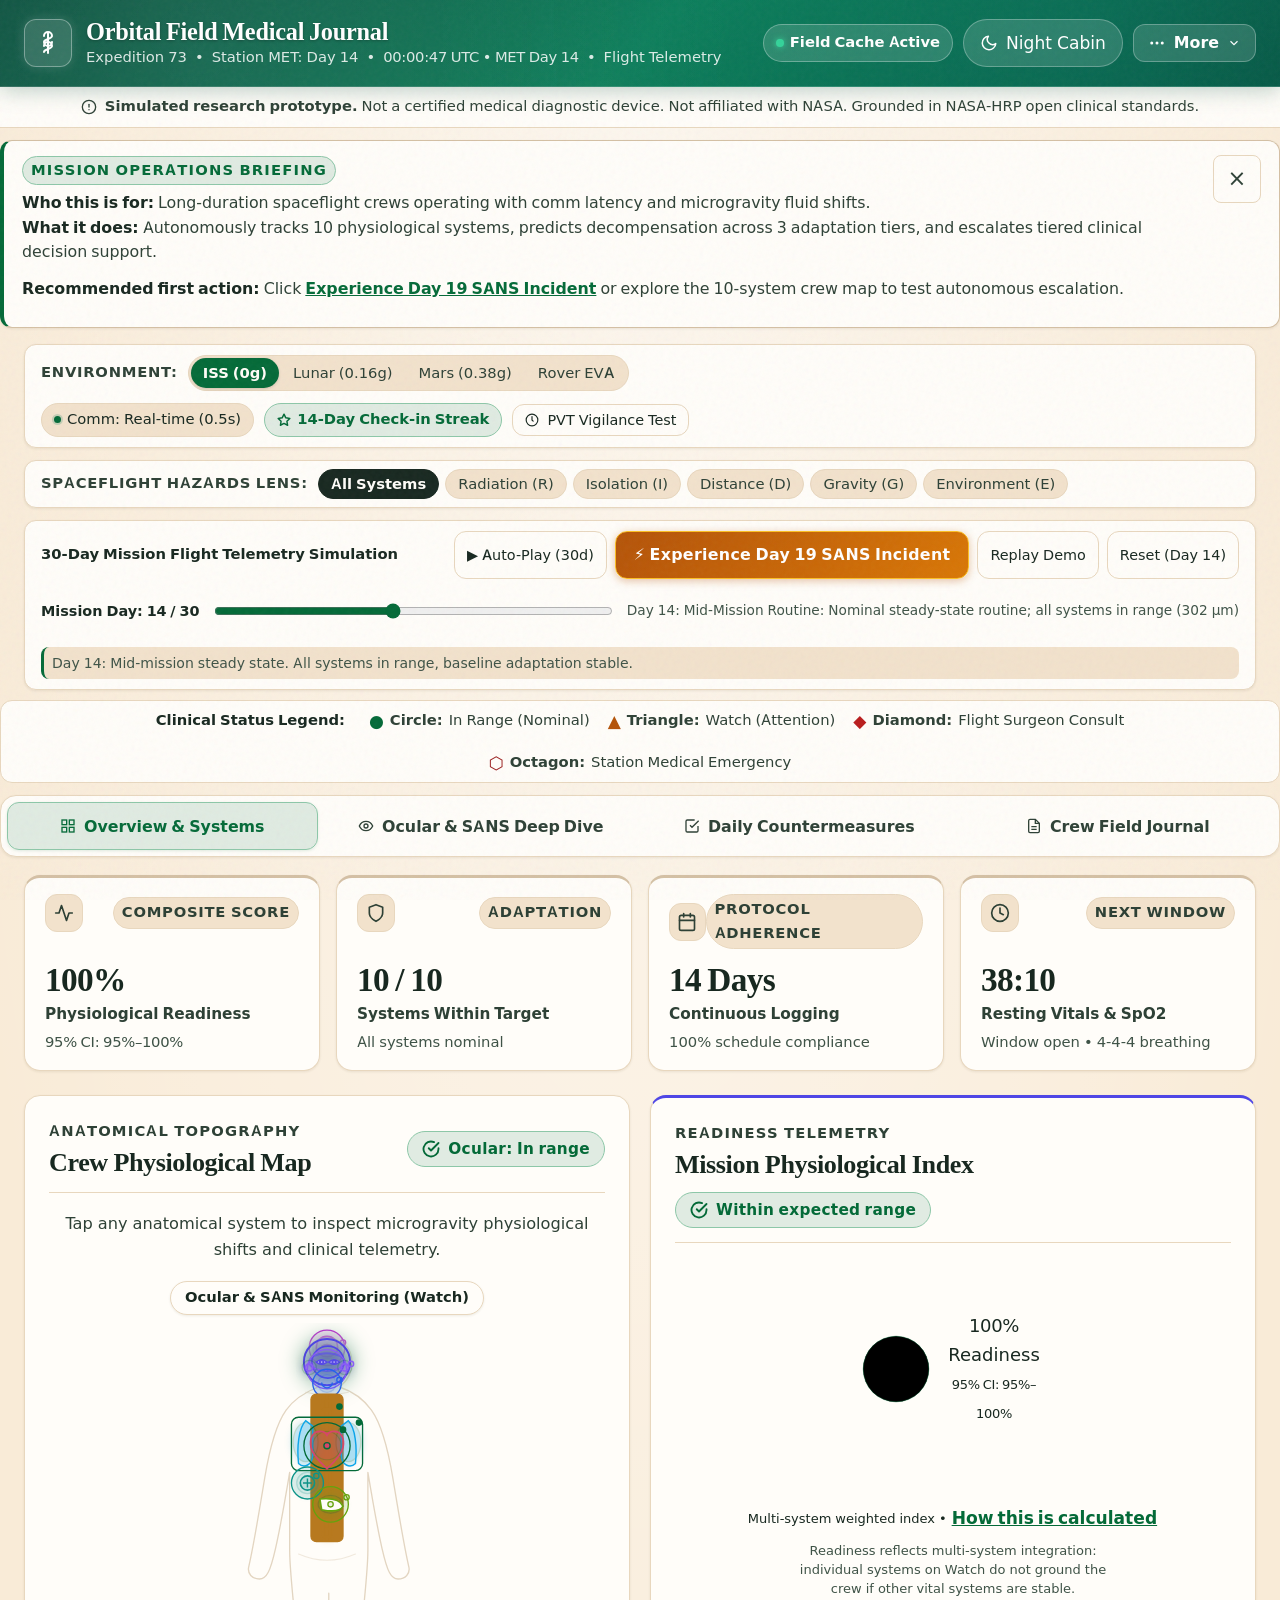
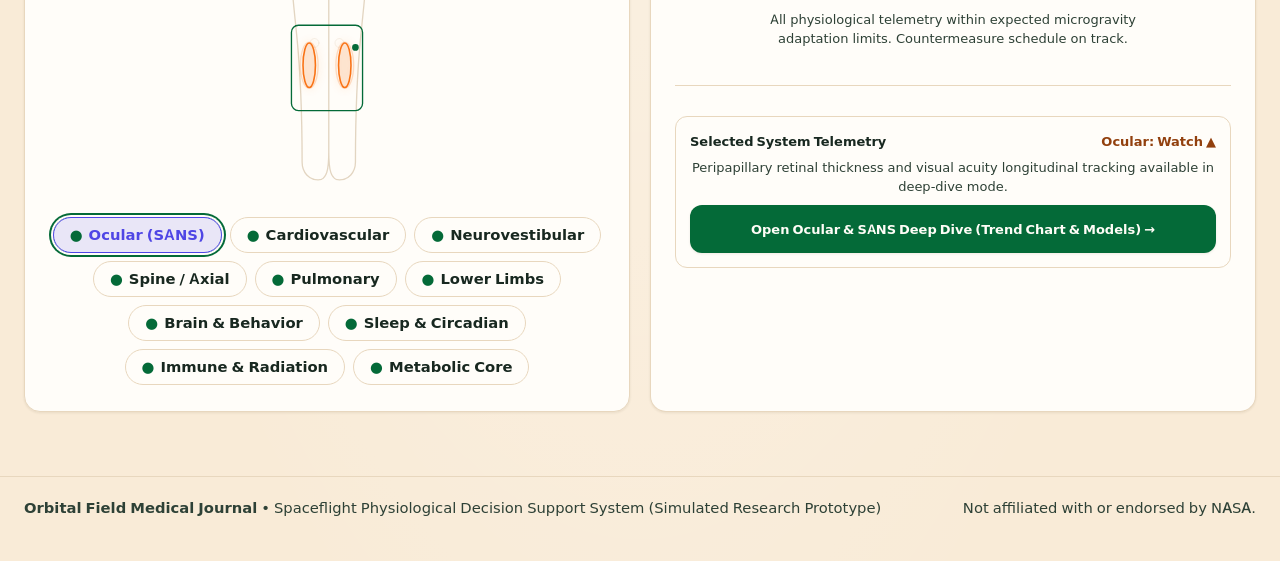
==== commit cc5f2d0b: "feat: complete visual line-art body map, elevated trend chart with nominal band, true tab hiding wit" ====
--- a/index.html
+++ b/index.html
@@ -67,63 +67,12 @@
         </div>
       </div>
 
-      <div class="header-controls">
+            <div class="header-controls">
         <!-- PWA / Offline Sync Pill -->
-        <div class="offline-pill" id="sync-status" role="status" aria-label="System status: Offline-ready telemetry cache active">
+        <div class="offline-pill" id="sync-status" role="status" aria-label="System status: Offline-first field cache verified">
           <span class="offline-dot" aria-hidden="true"></span>
           <span id="sync-status-text">Field Cache Active</span>
         </div>
-
-        
-        <!-- Priority 9: Mission Health Heatmap Button -->
-        <button class="btn-secondary" id="open-matrix-btn" aria-label="Open 30-Day Mission Health Heatmap" title="View 30-day cross-system physiological matrix">
-          <svg width="18" height="18" viewBox="0 0 24 24" fill="none" stroke="currentColor" stroke-width="2"><rect x="3" y="3" width="18" height="18" rx="2"/><line x1="3" y1="9" x2="21" y2="9"/><line x1="3" y1="15" x2="21" y2="15"/><line x1="9" y1="3" x2="9" y2="21"/><line x1="15" y1="3" x2="15" y2="21"/></svg>
-          <span>30d Matrix</span>
-        </button>
-
-        <!-- Priority 9: Simulated vs Real Science Modal Button -->
-        <button class="btn-secondary" id="open-sim-real-btn" aria-label="Open Simulated vs Real NASA Science Comparison" title="Inspect NASA HRP clinical basis vs prototype design">
-          <svg width="18" height="18" viewBox="0 0 24 24" fill="none" stroke="currentColor" stroke-width="2"><circle cx="12" cy="12" r="10"/><path d="M12 16v-4"/><path d="M12 8h.01"/></svg>
-          <span>NASA Science</span>
-        </button>
-
-        <!-- Evidence & Sources Button -->
-        <button class="btn-secondary" id="open-evidence-btn" aria-label="Open Clinical Evidence and References Drawer" title="View NASA / ESA Clinical Evidence and Reference Ranges">
-          <svg width="18" height="18" viewBox="0 0 24 24" fill="none" stroke="currentColor" stroke-width="2" stroke-linecap="round" stroke-linejoin="round" aria-hidden="true">
-            <path d="M4 19.5A2.5 2.5 0 0 1 6.5 17H20"/>
-            <path d="M6.5 2H20v20H6.5A2.5 2.5 0 0 1 4 19.5v-15A2.5 2.5 0 0 1 6.5 2z"/>
-          </svg>
-          <span>Evidence</span>
-        </button>
-
-        <!-- Tiered Guidance Button -->
-        <button class="btn-secondary" id="open-guidance-btn" aria-label="Open Tiered Action Guidance Panel" title="View Routine, Self-care, Flight Surgeon, and Emergency Action Protocols">
-          <svg width="18" height="18" viewBox="0 0 24 24" fill="none" stroke="currentColor" stroke-width="2" stroke-linecap="round" stroke-linejoin="round" aria-hidden="true">
-            <polyline points="9 11 12 14 22 4"/>
-            <path d="M21 12v7a2 2 0 0 1-2 2H5a2 2 0 0 1-2-2V5a2 2 0 0 1 2-2h11"/>
-          </svg>
-          <span>Guidance</span>
-        </button>
-
-        <!-- Medical Terms Glossary Button (Requirement 6) -->
-        <button class="btn-secondary" id="open-glossary-btn" aria-label="Open Medical Terms Glossary" title="View explanations for spaceflight clinical acronyms (SANS, LogMAR, ARED, MET)">
-          <svg width="18" height="18" viewBox="0 0 24 24" fill="none" stroke="currentColor" stroke-width="2" stroke-linecap="round" stroke-linejoin="round" aria-hidden="true">
-            <circle cx="12" cy="12" r="10"/>
-            <path d="M9.09 9a3 3 0 0 1 5.83 1c0 2-3 3-3 3"/>
-            <line x1="12" y1="17" x2="12.01" y2="17"/>
-          </svg>
-          <span>Glossary</span>
-        </button>
-
-        <!-- In-Browser Automated Test Suite -->
-        <a href="./tests.html" class="btn-secondary" aria-label="Open In-Browser Clinical Test Suite" title="Run 34 automated clinical validation tests" style="text-decoration: none;">
-          <svg width="18" height="18" viewBox="0 0 24 24" fill="none" stroke="currentColor" stroke-width="2" stroke-linecap="round" stroke-linejoin="round" aria-hidden="true">
-            <path d="M14 2H6a2 2 0 0 0-2 2v16a2 2 0 0 0 2 2h12a2 2 0 0 0 2-2V8z"/>
-            <polyline points="14 2 14 8 20 8"/>
-            <path d="m9 15 2 2 4-4"/>
-          </svg>
-          <span>Tests</span>
-        </a>
 
         <!-- Night Cabin Lighting / Dark Mode Toggle -->
         <button class="btn-secondary theme-toggle-btn" id="theme-toggle" aria-label="Toggle Night Cabin Lighting theme" title="Switch between Warm Ivory and Night Cabin Dark Theme (Shortcut: D)">
@@ -133,13 +82,44 @@
           <span id="theme-label-text">Night Cabin</span>
         </button>
 
-        <!-- Flight Surgeon Emergency / Comms Quick Action -->
-        <button class="btn-secondary" id="flight-surgeon-quick-btn" aria-label="Open flight surgeon secure transmission ledger">
-          <svg width="18" height="18" viewBox="0 0 24 24" fill="none" stroke="currentColor" stroke-width="2" stroke-linecap="round" stroke-linejoin="round" style="color: var(--color-vermillion);" aria-hidden="true">
-            <path d="M22 16.92v3a2 2 0 0 1-2.18 2 19.79 19.79 0 0 1-8.63-3.07 19.5 19.5 0 0 1-6-6 19.79 19.79 0 0 1-3.07-8.67A2 2 0 0 1 4.11 2h3a2 2 0 0 1 2 1.72 12.84 12.84 0 0 0 .7 2.81 2 2 0 0 1-.45 2.11L8.09 9.91a16 16 0 0 0 6 6l1.27-1.27a2 2 0 0 1 2.11-.45 12.84 12.84 0 0 0 2.81.7A2 2 0 0 1 22 16.92z"/>
-          </svg>
-          <span>Surgeon Ledger</span>
-        </button>
+        <!-- Secondary Tools Grouped under Accessible 'More Resources' Menu (Item 6) -->
+        <div class="header-menu-container" id="header-more-container">
+          <button class="btn-secondary header-more-btn" id="header-more-btn" aria-haspopup="true" aria-expanded="false" aria-label="Open clinical tools and reference documentation">
+            <svg width="18" height="18" viewBox="0 0 24 24" fill="none" stroke="currentColor" stroke-width="2"><circle cx="12" cy="12" r="1"/><circle cx="19" cy="12" r="1"/><circle cx="5" cy="12" r="1"/></svg>
+            <span>More</span>
+            <svg width="14" height="14" viewBox="0 0 24 24" fill="none" stroke="currentColor" stroke-width="2"><polyline points="6 9 12 15 18 9"/></svg>
+          </button>
+          <div class="header-more-dropdown" id="header-more-dropdown" role="menu" aria-label="Clinical resources and tools">
+            <button class="more-menu-item" id="open-matrix-btn" role="menuitem">
+              <svg width="16" height="16" viewBox="0 0 24 24" fill="none" stroke="currentColor" stroke-width="2"><rect x="3" y="3" width="18" height="18" rx="2"/><line x1="3" y1="9" x2="21" y2="9"/><line x1="3" y1="15" x2="21" y2="15"/><line x1="9" y1="3" x2="9" y2="21"/><line x1="15" y1="3" x2="15" y2="21"/></svg>
+              <span>30-Day Mission Matrix</span>
+            </button>
+            <button class="more-menu-item" id="open-sim-real-btn" role="menuitem">
+              <svg width="16" height="16" viewBox="0 0 24 24" fill="none" stroke="currentColor" stroke-width="2"><circle cx="12" cy="12" r="10"/><path d="M12 16v-4"/><path d="M12 8h.01"/></svg>
+              <span>NASA Science Comparison</span>
+            </button>
+            <button class="more-menu-item" id="open-evidence-btn" role="menuitem">
+              <svg width="16" height="16" viewBox="0 0 24 24" fill="none" stroke="currentColor" stroke-width="2"><path d="M4 19.5A2.5 2.5 0 0 1 6.5 17H20"/><path d="M6.5 2H20v20H6.5A2.5 2.5 0 0 1 4 19.5v-15A2.5 2.5 0 0 1 6.5 2z"/></svg>
+              <span>Evidence &amp; References</span>
+            </button>
+            <button class="more-menu-item" id="open-guidance-btn" role="menuitem">
+              <svg width="16" height="16" viewBox="0 0 24 24" fill="none" stroke="currentColor" stroke-width="2"><polyline points="9 11 12 14 22 4"/><path d="M21 12v7a2 2 0 0 1-2 2H5a2 2 0 0 1-2-2V5a2 2 0 0 1 2-2h11"/></svg>
+              <span>Tiered Action Guidance</span>
+            </button>
+            <button class="more-menu-item" id="open-glossary-btn" role="menuitem">
+              <svg width="16" height="16" viewBox="0 0 24 24" fill="none" stroke="currentColor" stroke-width="2"><circle cx="12" cy="12" r="10"/><path d="M9.09 9a3 3 0 0 1 5.83 1c0 2-3 3-3 3"/><line x1="12" y1="17" x2="12.01" y2="17"/></svg>
+              <span>Medical Terms Glossary</span>
+            </button>
+            <a href="./tests.html" class="more-menu-item" id="open-tests-link" role="menuitem" style="text-decoration: none;">
+              <svg width="16" height="16" viewBox="0 0 24 24" fill="none" stroke="currentColor" stroke-width="2"><path d="M14 2H6a2 2 0 0 0-2 2v16a2 2 0 0 0 2 2h12a2 2 0 0 0 2-2V8z"/><polyline points="14 2 14 8 20 8"/><path d="m9 15 2 2 4-4"/></svg>
+              <span>Automated Tests Suite (90)</span>
+            </a>
+            <button class="more-menu-item item--surgeon" id="flight-surgeon-quick-btn" role="menuitem">
+              <svg width="16" height="16" viewBox="0 0 24 24" fill="none" stroke="currentColor" stroke-width="2"><path d="M22 16.92v3a2 2 0 0 1-2.18 2 19.79 19.79 0 0 1-8.63-3.07 19.5 19.5 0 0 1-6-6 19.79 19.79 0 0 1-3.07-8.67A2 2 0 0 1 4.11 2h3a2 2 0 0 1 2 1.72 12.84 12.84 0 0 0 .7 2.81 2 2 0 0 1-.45 2.11L8.09 9.91a16 16 0 0 0 6 6l1.27-1.27a2 2 0 0 1 2.11-.45 12.84 12.84 0 0 0 2.81.7A2 2 0 0 1 22 16.92z"/></svg>
+              <span>Flight Surgeon Ledger</span>
+            </button>
+          </div>
+        </div>
       </div>
     </div>
   </header>
@@ -231,7 +211,7 @@
             <span>▶ Auto-Play (30d)</span>
           </button>
           <button class="btn-primary cta-incident-highlight" id="demo-jump-incident-btn" title="Simulate Day 19 SANS ocular threshold breach and clinical escalation">
-            <span>⚡ Experience Day 19 SANS Incident (Showpiece)</span>
+            <span>⚡ Experience Day 19 SANS Incident</span>
           </button>
           <button class="btn-secondary" id="demo-replay-btn" style="min-height: 34px; padding: 4px 12px; font-size: 0.8rem;" title="Replay 3-step guided tour">
             <span>Replay Demo</span>
@@ -333,26 +313,28 @@
 
   <!-- Priority 5: Progressive Disclosure Workspace Segmented Navigation Bar -->
   <nav class="workspace-tabs-bar" role="tablist" aria-label="Clinical Workspace Views">
-    <button class="workspace-tab-btn active" id="tab-btn-overview" role="tab" aria-selected="true" aria-controls="view-overview" tabindex="0">
+    <button class="workspace-tab-btn active" id="tab-btn-overview" role="tab" aria-selected="true" aria-controls="view-overview" data-hash="#overview" tabindex="0">
       <svg width="16" height="16" viewBox="0 0 24 24" fill="none" stroke="currentColor" stroke-width="2"><rect x="3" y="3" width="7" height="7"/><rect x="14" y="3" width="7" height="7"/><rect x="14" y="14" width="7" height="7"/><rect x="3" y="14" width="7" height="7"/></svg>
       <span>Overview &amp; Systems</span>
     </button>
-    <button class="workspace-tab-btn" id="tab-btn-sans" role="tab" aria-selected="false" aria-controls="view-sans" tabindex="-1">
+    <button class="workspace-tab-btn" id="tab-btn-sans" role="tab" aria-selected="false" aria-controls="view-sans" data-hash="#sans" tabindex="-1">
       <svg width="16" height="16" viewBox="0 0 24 24" fill="none" stroke="currentColor" stroke-width="2"><path d="M2 12s3-7 10-7 10 7 10 7-3 7-10 7-10-7-10-7Z"/><circle cx="12" cy="12" r="3"/></svg>
       <span>Ocular &amp; SANS Deep Dive</span>
     </button>
-    <button class="workspace-tab-btn" id="tab-btn-countermeasures" role="tab" aria-selected="false" aria-controls="view-countermeasures" tabindex="-1">
+    <button class="workspace-tab-btn" id="tab-btn-countermeasures" role="tab" aria-selected="false" aria-controls="view-countermeasures" data-hash="#countermeasures" tabindex="-1">
       <svg width="16" height="16" viewBox="0 0 24 24" fill="none" stroke="currentColor" stroke-width="2"><polyline points="9 11 12 14 22 4"/><path d="M21 12v7a2 2 0 0 1-2 2H5a2 2 0 0 1-2-2V5a2 2 0 0 1 2-2h11"/></svg>
       <span>Daily Countermeasures</span>
     </button>
-    <button class="workspace-tab-btn" id="tab-btn-journal" role="tab" aria-selected="false" aria-controls="view-journal" tabindex="-1">
+    <button class="workspace-tab-btn" id="tab-btn-journal" role="tab" aria-selected="false" aria-controls="view-journal" data-hash="#journal" tabindex="-1">
       <svg width="16" height="16" viewBox="0 0 24 24" fill="none" stroke="currentColor" stroke-width="2"><path d="M14 2H6a2 2 0 0 0-2 2v16a2 2 0 0 0 2 2h12a2 2 0 0 0 2-2V8z"/><polyline points="14 2 14 8 20 8"/><line x1="16" y1="13" x2="8" y2="13"/><line x1="16" y1="17" x2="8" y2="17"/></svg>
       <span>Crew Field Journal</span>
     </button>
   </nav>
 
-  <div id="view-overview" class="tab-view active">
-  <section class="kpi-strip" aria-label="Key Physiological Metrics Summary">
+  
+  <!-- TAB VIEW 1: OVERVIEW & SYSTEMS -->
+  <div id="view-overview" class="tab-view active" role="tabpanel" aria-labelledby="tab-btn-overview">
+    <section class="kpi-strip" aria-label="Key Physiological Metrics Summary">
     <div class="kpi-grid">
       <!-- KPI 1: Readiness Score -->
       <div class="kpi-card kpi--readiness">
@@ -427,12 +409,8 @@
       </div>
     </div>
   </section>
-
-  <!-- ================= MAIN THREE-COLUMN WORKSPACE ================= -->
-  <main class="dashboard-container" id="main-content">
-
-    <!-- COLUMN 1: CENTERED THIN EMERALD LINE-ART BODY MAP (SECTION A) -->
-    <section class="journal-card body-map-card" id="card-body-map" aria-labelledby="body-map-heading">
+    <div class="dashboard-container" id="overview-workspace-grid">
+      <section class="journal-card body-map-card" id="card-body-map" aria-labelledby="body-map-heading">
       <div class="card-header" style="width: 100%;">
         <div class="card-title-group" style="text-align: left;">
           <span class="card-meta">Anatomical Topography</span>
@@ -458,211 +436,198 @@
         <div id="body-map-active-label" class="body-map-hover-tag" aria-live="polite">
           Ocular & SANS Monitoring (Watch)
         </div>
-                <svg class="body-map-svg" viewBox="0 0 320 540" fill="none" xmlns="http://www.w3.org/2000/svg" role="img" aria-label="Interactive anatomical outline of astronaut physiology">
+                        <svg class="body-map-svg" viewBox="0 0 320 540" fill="none" xmlns="http://www.w3.org/2000/svg" role="img" aria-label="Interactive anatomical front-view outline of astronaut physiology">
           <defs>
-            <!-- Soft Glow Filters -->
-            <filter id="soft-glow-emerald" x="-30%" y="-30%" width="160%" height="160%">
-              <feGaussianBlur stdDeviation="3" result="blur" />
+            <!-- System Soft Glow Filter -->
+            <filter id="system-soft-glow" x="-40%" y="-40%" width="180%" height="180%">
+              <feGaussianBlur stdDeviation="4.5" result="blur" />
               <feComposite in="SourceGraphic" in2="blur" operator="over" />
             </filter>
-            <filter id="soft-glow-ochre" x="-30%" y="-30%" width="160%" height="160%">
-              <feGaussianBlur stdDeviation="3.5" result="blur" />
+            <filter id="focus-halo" x="-50%" y="-50%" width="200%" height="200%">
+              <feGaussianBlur stdDeviation="6" result="blur" />
               <feComposite in="SourceGraphic" in2="blur" operator="over" />
             </filter>
-            <!-- Linear Gradients for anatomical organs -->
-            <linearGradient id="lung-grad" x1="0%" y1="0%" x2="100%" y2="100%">
-              <stop offset="0%" stop-color="var(--color-emerald)" stop-opacity="0.25" />
-              <stop offset="100%" stop-color="var(--color-emerald)" stop-opacity="0.05" />
-            </linearGradient>
-            <linearGradient id="heart-grad" x1="0%" y1="0%" x2="100%" y2="100%">
-              <stop offset="0%" stop-color="var(--color-sys-cardio)" stop-opacity="0.35" />
-              <stop offset="100%" stop-color="var(--color-emerald)" stop-opacity="0.10" />
-            </linearGradient>
           </defs>
 
-          <!-- Refined Human Figure Silhouette (Front view, subtle architectural line-art) -->
-          <path class="body-silhouette" d="
-            M160 20
-            C146 20 136 30 136 46
-            C136 58 142 66 150 72
-            C138 76 124 84 114 98
-            C104 112 96 138 90 174
-            C84 210 78 248 72 274
-            C70 282 76 288 84 288
-            C92 288 96 280 102 254
-            C108 228 114 192 118 168
-            L118 256
-            C118 278 122 312 126 352
-            C130 392 132 444 132 494
-            C132 506 140 514 150 514
-            C160 514 162 502 162 482
-            L162 304
-            L162 482
-            C162 502 164 514 174 514
-            C184 514 192 506 192 494
-            C192 444 194 392 198 352
-            C202 312 206 278 206 256
-            L206 168
-            C210 192 216 228 222 254
-            C228 280 232 288 240 288
-            C248 288 254 282 252 274
-            C246 248 240 210 234 174
-            C228 138 220 112 210 98
-            C200 84 186 76 174 72
-            C182 66 188 58 188 46
-            C188 30 178 20 160 20
-            Z" stroke="var(--color-border-strong)" stroke-width="1.5" stroke-dasharray="none" fill="var(--color-surface-hover)" fill-opacity="0.3" />
-
-          <!-- SYSTEM 7: Brain & Behavior (Cranial Vertex) -->
-          <g id="sys-neuro" class="body-system-region system--in-range" tabindex="0" role="button" aria-label="Brain and cognitive behavior. Status: In range." data-system="neuro">
-            <title>Brain & Behavior: In range</title>
-            <circle class="map-hit-target" cx="160" cy="28" r="18" fill="transparent" />
-            <path d="M148 26 C148 18 154 14 160 14 C166 14 172 18 172 26 C172 32 166 36 160 36 C154 36 148 32 148 26 Z" stroke="var(--color-emerald)" stroke-width="1.5" fill="var(--color-emerald-tint)" />
-            <path d="M154 24 Q160 20 166 24" stroke="var(--color-emerald)" stroke-width="1.5" fill="none" />
+          <!-- Refined Front-View Human Line-Art Figure (Stroked, No yellow torso fill) -->
+          <g class="body-figure-contour" stroke="var(--color-border-strong)" stroke-width="1.5" stroke-linecap="round" stroke-linejoin="round" fill="none" opacity="0.65">
+            <!-- Cranium & Jaw -->
+            <path d="M160 18 C144 18 134 28 134 44 C134 56 142 66 150 72 C140 76 124 84 114 98 C104 112 96 138 90 174 C84 210 78 248 72 274 C70 282 76 288 84 288 C92 288 96 280 102 254 C108 228 114 192 118 168 L118 256 C118 278 122 312 126 352 C130 392 132 444 132 494 C132 506 140 514 150 514 C160 514 162 502 162 482 L162 304 L162 482 C162 502 164 514 174 514 C184 514 192 506 192 494 C192 444 194 392 198 352 C202 312 206 278 206 256 L206 168 C210 192 216 228 222 254 C228 280 232 288 240 288 C248 288 254 282 252 274 C246 248 240 210 234 174 C228 138 220 112 210 98 C200 84 186 76 174 72 C182 66 188 56 188 44 C188 28 178 18 160 18 Z" />
+            <!-- Clavicles & Sternum -->
+            <path d="M136 78 Q160 84 184 78" stroke-width="1.2" opacity="0.6" />
+            <line x1="160" y1="84" x2="160" y2="170" stroke-width="1.2" stroke-dasharray="2 3" opacity="0.4" />
+            <!-- Pelvis & Hip line -->
+            <path d="M128 260 Q160 274 192 260" stroke-width="1.2" opacity="0.5" />
+            <!-- Patellar Knees -->
+            <circle cx="146" cy="360" r="5" stroke-width="1" opacity="0.4" />
+            <circle cx="174" cy="360" r="5" stroke-width="1" opacity="0.4" />
           </g>
 
-          <!-- SYSTEM 1: Neuro-Vestibular (Inner Ear & Otolith) -->
-          <g id="sys-cranial" class="body-system-region system--in-range" tabindex="0" role="button" aria-label="Neuro-vestibular adaptation. Status: In range." data-system="cranial">
-            <title>Neuro-vestibular: In range</title>
-            <circle class="map-hit-target" cx="160" cy="46" r="22" fill="transparent" />
-            <circle cx="144" cy="46" r="3.5" fill="var(--color-emerald)" />
-            <circle cx="176" cy="46" r="3.5" fill="var(--color-emerald)" />
-            <path d="M144 46 Q160 52 176 46" stroke="var(--color-emerald)" stroke-width="1.2" stroke-dasharray="2 2" fill="none" />
+          <!-- 1. BRAIN / NEURO-COGNITIVE SYSTEM (Cranial Vertex) -->
+          <g id="sys-neuro" class="body-system-region system--in-range" tabindex="0" role="button" aria-label="Brain and cognitive behavior. Status: Nominal." data-system="neuro">
+            <title>Brain & Behavior: Nominal</title>
+            <circle class="map-hit-target" cx="160" cy="28" r="20" fill="transparent" />
+            <ellipse class="system-glow-bg" cx="160" cy="28" rx="16" ry="12" fill="var(--color-sys-neuro)" filter="url(#system-soft-glow)" />
+            <path d="M148 28 C148 20 153 15 160 15 C167 15 172 20 172 28 C172 34 166 38 160 38 C154 38 148 34 148 28 Z" stroke="var(--color-sys-neuro)" stroke-width="1.8" fill="var(--color-surface)" />
+            <path d="M154 26 Q160 22 166 26" stroke="var(--color-sys-neuro)" stroke-width="1.5" fill="none" />
+            <circle class="sys-shape-glyph" cx="178" cy="22" r="3" fill="var(--color-emerald)" />
           </g>
 
-          <!-- SYSTEM 2: Ocular / SANS (Eyes & Optic Disc - SHOWPIECE SYSTEM) -->
-          <g id="sys-ocular" class="body-system-region system--in-range" tabindex="0" role="button" aria-label="Ocular and SANS visual acuity. Status: Watch." data-system="ocular">
-            <title>Ocular & SANS Monitoring: Watch</title>
-            <circle class="map-hit-target" cx="160" cy="42" r="26" fill="transparent" />
-            <!-- Eye outlines -->
-            <path d="M148 40 Q154 36 160 40 Q154 44 148 40 Z" fill="var(--color-surface)" stroke="var(--color-ochre)" stroke-width="1.5" />
-            <circle cx="154" cy="40" r="1.8" fill="var(--color-ochre)" />
-            <path d="M162 40 Q168 36 174 40 Q168 44 162 40 Z" fill="var(--color-surface)" stroke="var(--color-ochre)" stroke-width="1.5" />
-            <circle cx="168" cy="40" r="1.8" fill="var(--color-ochre)" />
-            <!-- SANS Highlight / Focus Ring -->
-            <circle class="pulse-ring-marker" cx="161" cy="40" r="18" fill="none" stroke="var(--color-ochre)" stroke-width="1.8" stroke-dasharray="4 2" />
-            <!-- Non-color Redundant Warning Marker (Triangle) -->
-            <polygon class="status-shape-marker" points="161,20 167,30 155,30" fill="var(--color-ochre)" />
+          <!-- 2. OCULAR / SANS MONITORING (Eyes & Optic Disc) -->
+          <g id="sys-ocular" class="body-system-region system--in-range" tabindex="0" role="button" aria-label="Ocular and SANS visual acuity. Status: Nominal." data-system="ocular">
+            <title>Ocular & SANS Monitoring: Nominal</title>
+            <circle class="map-hit-target" cx="160" cy="44" r="26" fill="transparent" />
+            <ellipse class="system-glow-bg" cx="160" cy="44" rx="20" ry="10" fill="var(--color-sys-ocular)" filter="url(#system-soft-glow)" />
+            <!-- Left & Right Eyes -->
+            <path d="M148 44 Q154 39 160 44 Q154 49 148 44 Z" fill="var(--color-surface)" stroke="var(--color-sys-ocular)" stroke-width="1.6" />
+            <circle cx="154" cy="44" r="2" fill="var(--color-sys-ocular)" />
+            <path d="M162 44 Q168 39 174 44 Q168 49 162 44 Z" fill="var(--color-surface)" stroke="var(--color-sys-ocular)" stroke-width="1.6" />
+            <circle cx="168" cy="44" r="2" fill="var(--color-sys-ocular)" />
+            <!-- Pulse Marker & Status Shape Glyph -->
+            <circle class="pulse-ring-marker" cx="161" cy="44" r="18" fill="none" stroke="var(--color-emerald)" stroke-width="1.8" />
+            <polygon class="sys-shape-glyph" points="161,28 166,37 156,37" fill="var(--color-ochre)" style="display:none;" />
           </g>
 
-          <!-- SYSTEM 8: Sleep & Circadian Architecture (Pineal / Neck) -->
-          <g id="sys-sleep" class="body-system-region system--in-range" tabindex="0" role="button" aria-label="Sleep architecture and circadian rhythm. Status: In range." data-system="sleep">
-            <title>Sleep & Circadian: In range</title>
-            <circle class="map-hit-target" cx="160" cy="66" r="14" fill="transparent" />
-            <path d="M154 64 A4 4 0 1 0 166 64 A4 4 0 0 1 154 64" fill="var(--color-emerald)" />
+          <!-- 3. NEURO-VESTIBULAR SYSTEM (Inner Ear Labyrinth) -->
+          <g id="sys-cranial" class="body-system-region system--in-range" tabindex="0" role="button" aria-label="Neuro-vestibular adaptation. Status: Nominal." data-system="cranial">
+            <title>Neuro-vestibular: Nominal</title>
+            <circle class="map-hit-target" cx="160" cy="52" r="22" fill="transparent" />
+            <ellipse class="system-glow-bg" cx="140" cy="50" rx="8" ry="8" fill="var(--color-sys-cranial)" filter="url(#system-soft-glow)" />
+            <ellipse class="system-glow-bg" cx="180" cy="50" rx="8" ry="8" fill="var(--color-sys-cranial)" filter="url(#system-soft-glow)" />
+            <circle cx="140" cy="50" r="4" stroke="var(--color-sys-cranial)" stroke-width="1.8" fill="var(--color-surface)" />
+            <circle cx="180" cy="50" r="4" stroke="var(--color-sys-cranial)" stroke-width="1.8" fill="var(--color-surface)" />
+            <path d="M142 50 Q160 56 178 50" stroke="var(--color-sys-cranial)" stroke-width="1.4" stroke-dasharray="2 2" fill="none" />
+            <circle class="sys-shape-glyph" cx="187" cy="46" r="3" fill="var(--color-emerald)" />
           </g>
 
-          <!-- SYSTEM 5: Musculoskeletal & Spine (Vertebral Column) -->
-          <g id="sys-spine" class="body-system-region system--in-range" tabindex="0" role="button" aria-label="Spinal elongation and axial skeleton. Status: In range." data-system="spine">
-            <title>Axial Spine & Musculoskeletal: In range</title>
-            <rect class="map-hit-target" x="142" y="78" width="36" height="166" rx="6" fill="transparent" />
-            <line x1="160" y1="78" x2="160" y2="242" stroke="var(--color-emerald)" stroke-width="2.5" stroke-dasharray="5 3" />
-            <rect x="156" y="94" width="8" height="3" rx="1.5" fill="var(--color-emerald)" />
-            <rect x="156" y="118" width="8" height="3" rx="1.5" fill="var(--color-emerald)" />
-            <rect x="156" y="146" width="8" height="3" rx="1.5" fill="var(--color-emerald)" />
-            <rect x="156" y="180" width="8" height="3" rx="1.5" fill="var(--color-emerald)" />
-            <rect x="156" y="212" width="8" height="3" rx="1.5" fill="var(--color-emerald)" />
+          <!-- 4. SLEEP & CIRCADIAN ARCHITECTURE (Pineal / Cervical Junction) -->
+          <g id="sys-sleep" class="body-system-region system--in-range" tabindex="0" role="button" aria-label="Sleep architecture and circadian rhythm. Status: Nominal." data-system="sleep">
+            <title>Sleep & Circadian: Nominal</title>
+            <circle class="map-hit-target" cx="160" cy="68" r="16" fill="transparent" />
+            <circle class="system-glow-bg" cx="160" cy="68" r="10" fill="var(--color-sys-sleep)" filter="url(#system-soft-glow)" />
+            <path d="M154 67 A4.5 4.5 0 1 0 166 67 A4.5 4.5 0 0 1 154 67" fill="var(--color-sys-sleep)" />
+            <circle class="sys-shape-glyph" cx="174" cy="64" r="3" fill="var(--color-emerald)" />
           </g>
 
-          <!-- SYSTEM 4: Pulmonary / Respiratory (Bilateral Lungs) -->
-          <g id="sys-pulmonary" class="body-system-region system--in-range" tabindex="0" role="button" aria-label="Pulmonary and alveolar gas exchange. Status: In range." data-system="pulmonary">
-            <title>Pulmonary Gas Exchange: In range</title>
-            <rect class="map-hit-target" x="122" y="104" width="76" height="60" rx="8" fill="transparent" />
-            <!-- Left lung -->
-            <path d="M136 108 C128 116 126 138 128 156 C134 162 144 158 144 146 L144 114 Z" fill="url(#lung-grad)" stroke="var(--color-emerald)" stroke-width="1.4" />
-            <!-- Right lung -->
-            <path d="M184 108 C192 116 194 138 192 156 C186 162 176 158 176 146 L176 114 Z" fill="url(#lung-grad)" stroke="var(--color-emerald)" stroke-width="1.4" />
+          <!-- 5. MUSCULOSKELETAL & SPINE (Vertebral Axial Column) -->
+          <g id="sys-spine" class="body-system-region system--in-range" tabindex="0" role="button" aria-label="Spinal elongation and axial skeleton. Status: Nominal." data-system="spine">
+            <title>Axial Spine & Musculoskeletal: Nominal</title>
+            <rect class="map-hit-target" x="142" y="80" width="36" height="166" rx="6" fill="transparent" />
+            <rect class="system-glow-bg" x="156" y="82" width="8" height="162" rx="4" fill="var(--color-sys-spine)" filter="url(#system-soft-glow)" />
+            <line x1="160" y1="80" x2="160" y2="245" stroke="var(--color-sys-spine)" stroke-width="2.5" stroke-dasharray="6 3" />
+            <rect x="155" y="96" width="10" height="3" rx="1.5" fill="var(--color-sys-spine)" />
+            <rect x="155" y="122" width="10" height="3" rx="1.5" fill="var(--color-sys-spine)" />
+            <rect x="155" y="152" width="10" height="3" rx="1.5" fill="var(--color-sys-spine)" />
+            <rect x="155" y="186" width="10" height="3" rx="1.5" fill="var(--color-sys-spine)" />
+            <rect x="155" y="218" width="10" height="3" rx="1.5" fill="var(--color-sys-spine)" />
+            <circle class="sys-shape-glyph" cx="174" cy="94" r="3" fill="var(--color-emerald)" />
           </g>
 
-          <!-- SYSTEM 3: Cardiovascular (Heart & Thoracic Hemodynamics) -->
-          <g id="sys-cardio" class="body-system-region system--in-range" tabindex="0" role="button" aria-label="Cardiovascular and hemodynamic stability. Status: In range." data-system="cardio">
-            <title>Cardiovascular: In range</title>
-            <circle class="map-hit-target" cx="160" cy="136" r="26" fill="transparent" />
-            <path d="M152 120 C144 120 140 128 142 138 C144 148 156 158 160 162 C164 158 176 148 178 138 C180 128 176 120 168 120 C162 120 160 124 160 124 C160 124 158 120 152 120 Z" fill="url(#heart-grad)" stroke="var(--color-emerald)" stroke-width="1.8" />
-            <circle cx="160" cy="136" r="3" fill="var(--color-emerald)" />
+          <!-- 6. PULMONARY SYSTEM (Bilateral Anatomic Lungs) -->
+          <g id="sys-pulmonary" class="body-system-region system--in-range" tabindex="0" role="button" aria-label="Pulmonary and alveolar gas exchange. Status: Nominal." data-system="pulmonary">
+            <title>Pulmonary Gas Exchange: Nominal</title>
+            <rect class="map-hit-target" x="120" y="106" width="80" height="60" rx="8" fill="transparent" />
+            <ellipse class="system-glow-bg" cx="136" cy="134" rx="14" ry="22" fill="var(--color-sys-pulmonary)" filter="url(#system-soft-glow)" />
+            <ellipse class="system-glow-bg" cx="184" cy="134" rx="14" ry="22" fill="var(--color-sys-pulmonary)" filter="url(#system-soft-glow)" />
+            <path d="M136 110 C128 118 126 140 128 158 C134 164 144 160 144 148 L144 116 Z" stroke="var(--color-sys-pulmonary)" stroke-width="1.6" fill="var(--color-surface)" />
+            <path d="M184 110 C192 118 194 140 192 158 C186 164 176 160 176 148 L176 116 Z" stroke="var(--color-sys-pulmonary)" stroke-width="1.6" fill="var(--color-surface)" />
+            <circle class="sys-shape-glyph" cx="196" cy="112" r="3" fill="var(--color-emerald)" />
           </g>
 
-          <!-- SYSTEM 9: Immune & Radiation (Spleen / Lymphatic Center) -->
-          <g id="sys-immune" class="body-system-region system--in-range" tabindex="0" role="button" aria-label="Immune biomarkers and cosmic radiation dose. Status: In range." data-system="immune">
-            <title>Immune & Radiation: In range</title>
+          <!-- 7. CARDIOVASCULAR & HEMODYNAMICS (Thoracic Heart & Aorta) -->
+          <g id="sys-cardio" class="body-system-region system--in-range" tabindex="0" role="button" aria-label="Cardiovascular stability. Status: Nominal." data-system="cardio">
+            <title>Cardiovascular: Nominal</title>
+            <circle class="map-hit-target" cx="160" cy="138" r="26" fill="transparent" />
+            <circle class="system-glow-bg" cx="160" cy="138" r="16" fill="var(--color-sys-cardio)" filter="url(#system-soft-glow)" />
+            <path d="M152 122 C144 122 140 130 142 140 C144 150 156 160 160 164 C164 160 176 150 178 140 C180 130 176 122 168 122 C162 122 160 126 160 126 C160 126 158 122 152 122 Z" stroke="var(--color-sys-cardio)" stroke-width="2" fill="var(--color-surface)" />
+            <circle cx="160" cy="138" r="3.5" fill="var(--color-sys-cardio)" />
+            <circle class="sys-shape-glyph" cx="178" cy="120" r="3" fill="var(--color-emerald)" />
+          </g>
+
+          <!-- 8. IMMUNE & RADIATION (Spleen / Lymphatic Site) -->
+          <g id="sys-immune" class="body-system-region system--in-range" tabindex="0" role="button" aria-label="Immune biomarkers and cosmic radiation dose. Status: Nominal." data-system="immune">
+            <title>Immune & Radiation: Nominal</title>
             <circle class="map-hit-target" cx="138" cy="180" r="18" fill="transparent" />
-            <circle cx="138" cy="180" r="7" stroke="var(--color-emerald)" stroke-width="1.5" fill="var(--color-emerald-tint)" />
-            <path d="M138 175 L138 185 M133 180 L143 180" stroke="var(--color-emerald)" stroke-width="1.5" />
+            <circle class="system-glow-bg" cx="138" cy="180" r="12" fill="var(--color-sys-immune)" filter="url(#system-soft-glow)" />
+            <circle cx="138" cy="180" r="8" stroke="var(--color-sys-immune)" stroke-width="1.8" fill="var(--color-surface)" />
+            <path d="M138 175 L138 185 M133 180 L143 180" stroke="var(--color-sys-immune)" stroke-width="1.6" />
+            <circle class="sys-shape-glyph" cx="148" cy="172" r="3" fill="var(--color-emerald)" />
           </g>
 
-          <!-- SYSTEM 10: Metabolic & Nutrition (Core / Hepatic Region) -->
-          <g id="sys-metabolic" class="body-system-region system--in-range" tabindex="0" role="button" aria-label="Core body temperature, hydration and metabolic balance. Status: In range." data-system="metabolic">
-            <title>Metabolic & Nutrition: In range</title>
-            <circle class="map-hit-target" cx="160" cy="204" r="20" fill="transparent" />
-            <circle cx="160" cy="204" r="8" stroke="var(--color-emerald)" stroke-width="1.5" fill="var(--color-emerald-tint)" />
-            <circle cx="160" cy="204" r="3" fill="var(--color-emerald)" />
+          <!-- 9. METABOLIC CORE & HYDRATION (Hepatic Center) -->
+          <g id="sys-metabolic" class="body-system-region system--in-range" tabindex="0" role="button" aria-label="Core temperature and metabolic balance. Status: Nominal." data-system="metabolic">
+            <title>Metabolic Core: Nominal</title>
+            <circle class="map-hit-target" cx="164" cy="204" r="20" fill="transparent" />
+            <ellipse class="system-glow-bg" cx="164" cy="204" rx="14" ry="10" fill="var(--color-sys-metabolic)" filter="url(#system-soft-glow)" />
+            <path d="M152 198 Q174 196 178 206 Q174 214 154 210 Z" stroke="var(--color-sys-metabolic)" stroke-width="1.8" fill="var(--color-surface)" />
+            <circle cx="164" cy="204" r="3" fill="var(--color-sys-metabolic)" />
+            <circle class="sys-shape-glyph" cx="182" cy="196" r="3" fill="var(--color-emerald)" />
           </g>
 
-          <!-- SYSTEM 6: Lower Limbs / Countermeasure Atrophy Monitoring (Calves & Soleus) -->
-          <g id="sys-limbs" class="body-system-region system--in-range" tabindex="0" role="button" aria-label="Musculoskeletal lower limbs and soleus muscle density. Status: In range." data-system="limbs">
-            <title>Lower Limbs & Soleus: In range</title>
+          <!-- 10. LOWER LIMBS & SOLEUS DENSITY (Calves) -->
+          <g id="sys-limbs" class="body-system-region system--in-range" tabindex="0" role="button" aria-label="Lower limbs soleus muscle density. Status: Nominal." data-system="limbs">
+            <title>Lower Limbs & Soleus: Nominal</title>
             <rect class="map-hit-target" x="120" y="340" width="80" height="96" rx="8" fill="transparent" />
-            <ellipse cx="140" cy="385" rx="7" ry="26" fill="var(--color-emerald-tint)" stroke="var(--color-emerald)" stroke-width="1.5" />
-            <ellipse cx="180" cy="385" rx="7" ry="26" fill="var(--color-emerald-tint)" stroke="var(--color-emerald)" stroke-width="1.5" />
+            <ellipse class="system-glow-bg" cx="140" cy="385" rx="10" ry="26" fill="var(--color-sys-limbs)" filter="url(#system-soft-glow)" />
+            <ellipse class="system-glow-bg" cx="180" cy="385" rx="10" ry="26" fill="var(--color-sys-limbs)" filter="url(#system-soft-glow)" />
+            <ellipse cx="140" cy="385" rx="7" ry="25" stroke="var(--color-sys-limbs)" stroke-width="1.8" fill="var(--color-surface)" />
+            <ellipse cx="180" cy="385" rx="7" ry="25" stroke="var(--color-sys-limbs)" stroke-width="1.8" fill="var(--color-surface)" />
+            <circle class="sys-shape-glyph" cx="192" cy="365" r="3" fill="var(--color-emerald)" />
           </g>
         </svg>
       </div>
 
       <!-- Quick interactive system selector pills (48px targets) -->
-      <nav class="body-map-legend" aria-label="Physiological system selector">
+            <nav class="body-map-legend" aria-label="Physiological system selector">
         <button class="legend-chip active" data-target="ocular">
-          <span style="display:inline-block; width:8px; height:8px; border-radius:50%; background:var(--color-ochre);"></span>
+          <span class="chip-shape-indicator" style="color:var(--color-ochre);">▲</span>
           <span>Ocular (SANS)</span>
         </button>
         <button class="legend-chip" data-target="cardio">
-          <span style="display:inline-block; width:8px; height:8px; border-radius:50%; background:var(--color-emerald);"></span>
+          <span class="chip-shape-indicator" style="color:var(--color-emerald);">●</span>
           <span>Cardiovascular</span>
         </button>
         <button class="legend-chip" data-target="cranial">
-          <span style="display:inline-block; width:8px; height:8px; border-radius:50%; background:var(--color-emerald);"></span>
+          <span class="chip-shape-indicator" style="color:var(--color-emerald);">●</span>
           <span>Neurovestibular</span>
         </button>
         <button class="legend-chip" data-target="spine">
-          <span style="display:inline-block; width:8px; height:8px; border-radius:50%; background:var(--color-emerald);"></span>
+          <span class="chip-shape-indicator" style="color:var(--color-emerald);">●</span>
           <span>Spine / Axial</span>
         </button>
         <button class="legend-chip" data-target="pulmonary">
-          <span style="display:inline-block; width:8px; height:8px; border-radius:50%; background:var(--color-emerald);"></span>
+          <span class="chip-shape-indicator" style="color:var(--color-emerald);">●</span>
           <span>Pulmonary</span>
         </button>
         <button class="legend-chip" data-target="limbs">
-          <span style="display:inline-block; width:8px; height:8px; border-radius:50%; background:var(--color-emerald);"></span>
+          <span class="chip-shape-indicator" style="color:var(--color-emerald);">●</span>
           <span>Lower Limbs</span>
         </button>
         <button class="legend-chip" data-target="neuro">
-          <span style="display:inline-block; width:8px; height:8px; border-radius:50%; background:var(--color-emerald);"></span>
-          <span>Brain & Behavior</span>
+          <span class="chip-shape-indicator" style="color:var(--color-emerald);">●</span>
+          <span>Brain &amp; Behavior</span>
         </button>
         <button class="legend-chip" data-target="sleep">
-          <span style="display:inline-block; width:8px; height:8px; border-radius:50%; background:var(--color-emerald);"></span>
-          <span>Sleep & Circadian</span>
+          <span class="chip-shape-indicator" style="color:var(--color-emerald);">●</span>
+          <span>Sleep &amp; Circadian</span>
         </button>
         <button class="legend-chip" data-target="immune">
-          <span style="display:inline-block; width:8px; height:8px; border-radius:50%; background:var(--color-emerald);"></span>
-          <span>Immune & Radiation</span>
+          <span class="chip-shape-indicator" style="color:var(--color-emerald);">●</span>
+          <span>Immune &amp; Radiation</span>
         </button>
         <button class="legend-chip" data-target="metabolic">
-          <span style="display:inline-block; width:8px; height:8px; border-radius:50%; background:var(--color-emerald);"></span>
+          <span class="chip-shape-indicator" style="color:var(--color-emerald);">●</span>
           <span>Metabolic Core</span>
         </button>
       </nav>
     </section>
-
-
-    <!-- COLUMN 2: OVERALL STATUS RING & CLINICAL SYSTEM OVERVIEW (SECTION B - FLATTENED) -->
-    <section class="journal-card status-ring-card" id="card-status-index" aria-labelledby="status-overview-heading">
+          <section class="journal-card status-ring-card" id="card-status-index" aria-labelledby="status-overview-heading">
       <div class="card-header" style="width: 100%;">
         <div class="card-title-group" style="text-align: left;">
           <span class="card-meta">Readiness Telemetry</span>
           <h2 id="status-overview-heading">Mission Physiological Index</h2>
         </div>
 
-        <!-- Requirement 4: Replaced 'Fit for Duty' with 'Within expected range' -->
         <div class="status-badge status--in-range" id="crew-readiness-badge">
           <svg viewBox="0 0 24 24" fill="none" stroke="currentColor" stroke-width="2.5" stroke-linecap="round" stroke-linejoin="round" aria-hidden="true">
             <path d="M22 11.08V12a10 10 0 1 1-5.93-9.14"/>
@@ -674,61 +639,60 @@
 
       <!-- Circular Readiness Gauge Ring with mathematical circumference 477.52 -->
       <div class="ring-visual-wrapper" role="meter" aria-valuenow="87" aria-valuemin="0" aria-valuemax="100" aria-label="Physiological readiness score: 87%">
-        <svg class="status-svg-ring" viewBox="0 0 180 180">
-          <circle class="ring-bg-track" cx="90" cy="90" r="76" />
-          <circle class="ring-progress-bar" id="ring-progress-indicator" cx="90" cy="90" r="76" />
+        <svg class="ring-svg" viewBox="0 0 190 190" aria-hidden="true">
+          <!-- Background track circle: r = 76 -->
+          <circle class="ring-track" cx="95" cy="95" r="76" />
+          <!-- Animated progress circle stroke-dasharray 477.52 -->
+          <circle id="ring-progress-indicator" class="ring-progress ring-progress--emerald" cx="95" cy="95" r="76" stroke-dasharray="477.52" stroke-dashoffset="62.08" />
         </svg>
-        <div class="ring-center-content">
-          <div class="ring-score num-tabular" id="readiness-score-text">87%</div>
-          <span class="ring-score-label">Readiness</span>
-          <span id="readiness-ci-text" class="text-faint num-tabular" style="font-size: 0.72rem; margin-top: 2px;">95% CI: 84%–90%</span>
-        </div>
-      </div>
-
-      <div class="readiness-calculation-info" style="margin-top: 6px; margin-bottom: 8px; font-size: 0.85rem; color: var(--color-ink-muted); display: flex; align-items: center; justify-content: center; gap: 8px;">
-        <span>Multi-system weighted index</span>
-        <span>•</span>
-        <button id="readiness-popover-trigger" class="text-link-btn" aria-haspopup="dialog" aria-expanded="false" style="background:none; border:none; color:var(--color-emerald); text-decoration:underline; font-size:0.85rem; font-weight:600; cursor:pointer; padding:4px 6px; min-height:36px; display:inline-flex; align-items:center;">
-          How this is calculated
-        </button>
-      </div>
-
-      <!-- Single honest line under the readiness ring -->
-      <div class="readiness-caveat-line text-faint" style="font-size:0.75rem; text-align:center; max-width:320px; margin:0 auto 12px auto; line-height:1.35;">
+
+        <div class="ring-inner-data">
+          <span class="readiness-score-text num-tabular" id="readiness-score-text">87%</span>
+          <span class="readiness-unit-label">Readiness</span>
+          <span class="readiness-ci-text num-tabular" id="readiness-ci-text" style="font-size: 13px;">95% CI: 84%–90%</span>
+        </div>
+      </div>
+
+      <div class="readiness-calculation-note" style="margin-top: 10px; font-size: 13px;">
+        Multi-system weighted index • <a href="#calc" id="readiness-popover-trigger" style="color:var(--color-emerald); font-weight:600; text-decoration:underline;">How this is calculated</a>
+      </div>
+
+      <div class="text-faint" style="font-size: 13px; text-align:center; max-width:340px; margin:0 auto 12px auto; line-height:1.45;">
         Readiness reflects multi-system integration: individual systems on Watch do not ground the crew if other vital systems are stable.
       </div>
 
-      <!-- Readiness Calculation Info Popover (Requirement 4) -->
-      <div id="readiness-popover" class="info-popover" role="dialog" aria-modal="false" aria-label="Readiness Calculation Breakdown" style="display:none; position:relative; background:var(--color-surface); border:1px solid var(--color-border); border-radius:var(--radius-md); padding:16px; margin-bottom:16px; text-align:left; box-shadow:var(--shadow-md); z-index:10;">
-        <div style="display:flex; justify-content:space-between; align-items:center; margin-bottom:8px;">
-          <h4 style="font-size:0.95rem; margin:0; color:var(--color-ink);">Readiness Calculation (Decision Support)</h4>
-          <button id="close-readiness-popover" class="drawer-close-btn" style="min-width:36px; min-height:36px; width:36px; height:36px;" aria-label="Close calculation explanation">&times;</button>
-        </div>
-        <p style="font-size:0.84rem; color:var(--color-ink-muted); margin-bottom:8px; line-height:1.45;">
-          The Mission Physiological Index is calculated from verified adaptation statuses across core physiological systems:
+      <p class="text-muted" id="overall-status-summary" style="font-size: 13px; line-height: 1.5; max-width: 420px; margin-bottom: 16px;">
+        Vitals stable across 9/10 core systems. Ocular SANS shows mild bilateral disc hyper-reflectivity under routine tracking.
+      </p>
+
+      <hr class="card-divider" />
+
+      <!-- Quick Focus Action to SANS Tab -->
+      <div style="background: var(--color-surface); padding: 14px; border-radius: var(--radius-md); border: 1px solid var(--color-border); margin-top: 10px;">
+        <div style="display: flex; justify-content: space-between; align-items: center; margin-bottom: 6px;">
+          <span style="font-size: 13px; font-weight: 700; color: var(--color-ink);">Selected System Telemetry</span>
+          <span style="font-size: 13px; color: var(--color-ochre-text); font-weight: 600;">Ocular: Watch ▲</span>
+        </div>
+        <p class="text-muted" style="font-size: 13px; margin: 0 0 10px 0; line-height: 1.45;">
+          Peripapillary retinal thickness and visual acuity longitudinal tracking available in deep-dive mode.
         </p>
-        <ul style="font-size:0.82rem; color:var(--color-ink); padding-left:18px; margin:0 0 10px 0; line-height:1.5;">
-          <li><strong>In range</strong>: 100 points (Nominal microgravity adaptation envelope)</li>
-          <li><strong>Watch (Attention)</strong>: 75 points (Mild shift, non-pharmacologic countermeasures)</li>
-          <li><strong>Contact flight surgeon</strong>: 45 points (Telemedicine consultation required)</li>
-          <li><strong>Emergency</strong>: 15 points (Acute station medical contingency)</li>
-        </ul>
-        <div class="text-faint" style="font-size:0.78rem; line-height:1.4;">
-          Formula: Arithmetic mean of active telemetry channel scores. High score (&ge;80%) displays an Emerald ring; 60–79% Ochre; &lt;60% Vermillion. Decision support prototype, not a medical diagnosis.
-        </div>
-      </div>
-
-      <p class="text-muted" id="overall-status-summary" style="font-size: 0.95rem; max-width: 420px; margin-bottom: 20px;">
-        Vitals stable across 5/6 core systems. Ocular SANS shows mild bilateral disc hyper-reflectivity under routine tracking.
-      </p>
-
-      <!-- Flattened Focus System Telemetry with Integrated Divider (Phase 3) -->
-      <hr class="card-divider" />
-      <div class="inspector-section" id="system-inspector-card" style="width: 100%; text-align: left;">
-        <div style="display: flex; justify-content: space-between; align-items: flex-start; margin-bottom: 12px; gap: 8px;">
-          <div>
-            <span class="card-meta" id="inspect-sub">Focus System Telemetry</span>
-            <h3 id="inspect-title" style="margin-top: 2px;">Ocular & SANS Monitoring</h3>
+        <button class="btn-primary" id="btn-goto-sans" style="width: 100%; font-size: 13px;" type="button">
+          <span>Open Ocular &amp; SANS Deep Dive (Trend Chart &amp; Models) →</span>
+        </button>
+      </div>
+    </section>
+    </div>
+  </div>
+
+  <!-- TAB VIEW 2: OCULAR & SANS DEEP DIVE -->
+  <div id="view-sans" class="tab-view" role="tabpanel" aria-labelledby="tab-btn-sans">
+        <div class="dashboard-container" id="sans-workspace-grid">
+      <!-- Left Column: Focus Telemetry & Rulers -->
+      <section class="journal-card" id="system-inspector-card">
+        <div class="card-header" style="width: 100%;">
+          <div class="card-title-group" style="text-align: left;">
+            <span class="card-meta" id="inspect-sub">Focus System Telemetry • Spaceflight-Associated Neuro-ocular Syndrome</span>
+            <h2 id="inspect-title" style="margin-top: 2px;">Ocular &amp; SANS Monitoring</h2>
           </div>
           <div class="status-badge status--attention" id="inspect-badge">
             <svg viewBox="0 0 24 24" fill="none" stroke="currentColor" stroke-width="2" stroke-linecap="round" stroke-linejoin="round" aria-hidden="true">
@@ -740,57 +704,73 @@
           </div>
         </div>
 
-        <div style="display: grid; grid-template-columns: 1fr 1fr; gap: 12px; margin-bottom: 12px;">
-          <div style="background: var(--color-surface); padding: 12px 14px; border-radius: var(--radius-md); border: 1px solid var(--color-border);">
-            <div class="text-faint" id="inspect-metric1-label">Optic Disc Thickness</div>
-            <div class="num-tabular" id="inspect-metric-1" style="font-size: 1.35rem; font-weight: 700; color: var(--color-ink);">302 µm</div>
-            <div class="text-faint" id="inspect-metric1-sub" style="color: var(--color-ink-muted);">+4 µm baseline shift </div>
-          </div>
-          <div style="background: var(--color-surface); padding: 12px 14px; border-radius: var(--radius-md); border: 1px solid var(--color-border);">
-            <div class="text-faint" id="inspect-metric2-label">Visual Acuity (LogMAR)</div>
-            <div class="num-tabular" id="inspect-metric-2" style="font-size: 1.35rem; font-weight: 700; color: var(--color-ink);">0.08</div>
-            <div class="text-faint" id="inspect-metric2-sub" style="color: var(--color-emerald);">In nominal range </div>
-          </div>
-        </div>
-
-        <!-- Plain Language Rationale (Why this measurement?) -->
-        <div class="why-measurement-box" style="margin-bottom: 14px; font-size: 0.83rem; color: var(--color-ink-muted); line-height: 1.45; padding: 10px 12px; background: var(--color-surface); border-left: 3px solid var(--color-emerald); border-radius: var(--radius-sm); border-top: 1px solid var(--color-border); border-right: 1px solid var(--color-border); border-bottom: 1px solid var(--color-border);">
+        <div style="display: grid; grid-template-columns: 1fr 1fr; gap: 14px; margin-bottom: 14px;">
+          <div style="background: var(--color-surface); padding: 14px 16px; border-radius: var(--radius-md); border: 1px solid var(--color-border);">
+            <div class="text-faint" id="inspect-metric1-label" style="font-size: 13px;">Peripapillary Retinal Thickness</div>
+            <div class="num-tabular" id="inspect-metric-1" style="font-size: 1.45rem; font-weight: 700; color: var(--color-ink); margin: 4px 0;">302 µm</div>
+            <div class="text-faint" id="inspect-metric1-sub" style="font-size: 13px; color: var(--color-ink-muted);">+4 µm baseline shift</div>
+          </div>
+          <div style="background: var(--color-surface); padding: 14px 16px; border-radius: var(--radius-md); border: 1px solid var(--color-border);">
+            <div class="text-faint" id="inspect-metric2-label" style="font-size: 13px;">Visual Acuity (LogMAR)</div>
+            <div class="num-tabular" id="inspect-metric-2" style="font-size: 1.45rem; font-weight: 700; color: var(--color-ink); margin: 4px 0;">0.08</div>
+            <div class="text-faint" id="inspect-metric2-sub" style="font-size: 13px; color: var(--color-emerald);">In nominal range</div>
+          </div>
+        </div>
+
+        <!-- Plain Language Rationale -->
+        <div class="why-measurement-box" style="margin-bottom: 16px; font-size: 13px; color: var(--color-ink-muted); line-height: 1.5; padding: 12px 16px; background: var(--color-surface); border-left: 4px solid var(--color-emerald); border-radius: var(--radius-sm); border: 1px solid var(--color-border); border-left-width: 4px;">
           <strong style="color: var(--color-ink);">Why this measurement?</strong> <span id="inspect-why-measurement">Microgravity shifts ~2L of fluid toward the head, increasing pressure behind the eyes. Daily optical tracking detects early optic nerve swelling before it causes permanent visual changes.</span>
         </div>
 
-        <!-- Three-Reference Adaptation Model Rulers (Phase 4) -->
+        <!-- Three-Reference Adaptation Model Rulers -->
         <div class="three-ruler-card" id="inspect-three-ruler">
           <!-- Dynamically populated by renderThreeRuler() -->
         </div>
 
-        <!-- Fully Data-Driven Dynamic SVG Trend Chart Container -->
-        <div class="chart-container">
-          <div style="display: flex; justify-content: space-between; align-items: baseline; margin-bottom: 8px;">
-            <span style="font-size: 0.8rem; font-weight: 600; text-transform: uppercase; color: var(--color-ink-muted);">7-Day Trend Telemetry</span>
-            <span class="text-faint" id="chart-baseline-info">Nominal Baseline Band </span>
-          </div>
-
-          <div id="dynamic-chart-wrapper">
-            <!-- Dynamic SVG injected by renderTrendChart() -->
-          </div>
-        </div>
-
-        <div style="display: flex; gap: 12px; margin-top: 14px;">
+        <div style="display: flex; gap: 12px; margin-top: 16px;">
           <button class="btn-primary" id="log-system-notes-btn" style="flex: 1;" aria-label="Log clinical field observation for this system">
             <span>Log Field Note</span>
           </button>
           <button class="btn-secondary" id="open-full-telemetry-btn" aria-label="Open detailed telemetry drawer">
-            <span>Inspect System</span>
+            <span>Inspect System Details</span>
           </button>
         </div>
-      </div>
-    </section>
-
-
-    <!-- COLUMN 3 CONTAINER: NEXT DUE & TODAY'S CHECK-IN (SECTION C) -->
-    <div class="dashboard-col-c" id="col-c-wrapper">
-
-      <!-- SECTION C1: NEXT DUE MEASUREMENT HERO CARD -->
+      </section>
+
+      <!-- Right Column: Elevated 285px+ Dynamic SVG Trend Chart with Range Toggles & Tooltip -->
+      <section class="journal-card" id="sans-chart-card">
+        <div class="card-header">
+          <div class="card-title-group">
+            <span class="card-meta">Longitudinal Biometrics</span>
+            <h2>SANS Retinal Thickness Trajectory</h2>
+          </div>
+          <div class="chart-range-toggle" role="group" aria-label="Trend chart time range">
+            <button class="chart-range-btn active" id="chart-range-7d" data-range="7">7d</button>
+            <button class="chart-range-btn" id="chart-range-14d" data-range="14">14d</button>
+            <button class="chart-range-btn" id="chart-range-30d" data-range="30">30d</button>
+          </div>
+        </div>
+
+        <div class="chart-container" id="sans-chart-container" style="min-height: 310px; position: relative;">
+          <div id="chart-baseline-info" style="font-size: 13px; font-weight: 600; color: var(--color-ink-muted); margin-bottom: 8px;">
+            Nominal Envelope: 280–325 µm • Upper Limit: 325 µm
+          </div>
+          <div id="dynamic-chart-wrapper">
+            <!-- Dynamic SVG rendered by renderTrendChart() -->
+          </div>
+          <div id="chart-live-tooltip" class="chart-tooltip-panel" style="display: none;"></div>
+        </div>
+
+        <div class="text-faint" style="font-size: 13px; line-height: 1.5; margin-top: 14px;">
+          <strong>Clinical Principle:</strong> Longitudinal drift tracks cephalad fluid redistribution under microgravity. Values crossing the 325 µm upper limit mandate Flight Surgeon telemedicine review.
+        </div>
+      </section>
+    </div>
+  </div>
+
+  <!-- TAB VIEW 3: DAILY COUNTERMEASURES -->
+  <div id="view-countermeasures" class="tab-view" role="tabpanel" aria-labelledby="tab-btn-countermeasures">
+    <div class="dashboard-container" id="countermeasures-workspace-grid">
       <section class="journal-card" id="card-next-due" aria-labelledby="next-due-heading">
         <div class="card-header">
           <div class="card-title-group">
@@ -825,8 +805,6 @@
           </button>
         </div>
       </section>
-
-      <!-- SECTION C2: TODAY'S CHECK-IN PROTOCOL & STATE MACHINE DRILL -->
       <section class="journal-card" id="card-checklist" aria-labelledby="checkin-heading">
         <div class="card-header">
           <div class="card-title-group">
@@ -922,11 +900,11 @@
         </div>
       </section>
     </div>
-
-    <!-- BOTTOM ROW: CLINICAL JOURNAL & ACTIVE GUIDANCE (SECTIONS D & E) -->
-    <div class="dashboard-bottom-row" id="bottom-row-wrapper">
-
-      <!-- SECTION D: VISIBLE LOCAL CLINICAL TELEMETRY LOG -->
+  </div>
+
+  <!-- TAB VIEW 4: CREW FIELD JOURNAL -->
+  <div id="view-journal" class="tab-view" role="tabpanel" aria-labelledby="tab-btn-journal">
+    <div class="dashboard-container" id="journal-workspace-grid">
       <section class="journal-card" id="card-clinical-log" aria-labelledby="telemetry-log-heading">
         <div class="card-header">
           <div class="card-title-group">
@@ -965,8 +943,6 @@
           </table>
         </div>
       </section>
-
-      <!-- SECTION E: ACTIVE CLINICAL GUIDANCE OVERVIEW -->
       <section class="journal-card" id="card-active-guidance" aria-labelledby="guidance-overview-heading">
         <div class="card-header">
           <div class="card-title-group">
@@ -980,10 +956,9 @@
           <!-- Dynamically populated from TIERED_GUIDANCE matching current status -->
         </div>
       </section>
-
-    </div>
-
-  </main>
+    </div>
+  </div>
+
 
 
   <!-- ================= GUIDED MEASUREMENT MODAL (WITH CALM BREATHING GUIDE & HR) ================= -->
@@ -1268,7 +1243,7 @@
       </div>
 
       <p class="text-muted" style="margin-bottom: 14px; font-size: 0.9rem;">
-        <strong>[SIMULATED TRANSMISSION]</strong> Telemetry packet will be bundled for simulated transmission over White Sands Ground Terminal. No data leaves this device.
+        <strong>Secure Telemetry Downlink:</strong> Telemetry packet will be bundled for simulated transmission over White Sands Ground Terminal. No data leaves this device.
       </p>
 
       <div class="journal-card" style="background: var(--color-surface-hover); margin-bottom: 18px; padding: 18px;">
--- a/styles.css
+++ b/styles.css
@@ -32,9 +32,12 @@
 
   /* Text & Ink (WCAG AA & AAA compliant on #F9EBD7 and #FFFDF9) */
   --color-ink: #182820;               /* Deep green-charcoal text (contrast > 12:1) */
-  --color-ink-muted: #3B4E43;         /* Clinical labels (contrast > 6.5:1) */
-  --color-ink-faint: #4E6356;         /* Secondary metadata (contrast > 4.8:1) */
-  --color-ivory-heading: #F9EBD7;     /* Warm Ivory token for headings on dark emerald */
+  --color-ink-muted: #2E4136;         /* Clinical labels (contrast > 6.5:1) */
+  --color-ink-faint: #3F5347;         /* Secondary metadata (contrast > 4.8:1) */
+  --color-ivory-heading: #F9EBD7;
+  --color-chart-surface: #FFFEFA;
+  --color-table-alt: #F6EEE0;
+     /* Warm Ivory token for headings on dark emerald */
 
   /* Emerald Green (Single Brand Accent, Primary Actions & In-Range Status) */
   --brand-emerald: #046A38;           /* Single brand accent per Priority 4 */
@@ -135,8 +138,11 @@
   /* Text & Ink */
   --color-ink: #F9EBD7;               /* Warm Ivory text on dark per Priority 4 */
   --color-ink-muted: #A3B8AC;         /* Muted cabin telemetry (WCAG AA 5.4:1) */
-  --color-ink-faint: #8EAA9B;         /* Contrast > 4.6:1 on #12211A */
+  --color-ink-faint: #92A79B;         /* Contrast > 4.6:1 on #12211A */
   --color-ivory-heading: #F9EBD7;
+  --color-chart-surface: #FFFEFA;
+  --color-table-alt: #F6EEE0;
+
 
   /* Emerald (Single Brand Accent) */
   --brand-deep: #073827;
@@ -304,7 +310,7 @@
 .simulated-tag {
   display: inline-flex;
   align-items: center;
-  font-size: 0.72rem;
+  font-size: 0.82rem;
   font-weight: 600;
   letter-spacing: 0.05em;
   text-transform: uppercase;
@@ -549,7 +555,7 @@
 }
 
 .card-meta {
-  font-size: 0.8rem;
+  font-size: 0.82rem;
   text-transform: uppercase;
   letter-spacing: 0.08em;
   color: var(--color-ink-muted);
@@ -618,7 +624,7 @@
 }
 
 .brand-titles .mission-meta {
-  font-size: 0.8rem;
+  font-size: 0.82rem;
   color: rgba(255, 255, 255, 0.85);
   display: flex;
   gap: 8px;
@@ -672,7 +678,7 @@
   display: inline-flex;
   align-items: center;
   gap: 6px;
-  font-size: 0.78rem;
+  font-size: 0.82rem;
   font-weight: 600;
   padding: 6px 12px;
   min-height: 36px;
@@ -760,7 +766,7 @@
   border: none;
   border-radius: var(--radius-full);
   padding: 4px 12px;
-  font-size: 0.8rem;
+  font-size: 0.82rem;
   font-weight: 500;
   color: var(--color-ink-muted);
   cursor: pointer;
@@ -790,7 +796,7 @@
   border-radius: var(--radius-full);
   background: var(--color-surface-hover);
   border: 1px solid var(--color-border);
-  font-size: 0.78rem;
+  font-size: 0.82rem;
   font-weight: 500;
   color: var(--color-ink);
   min-height: 32px;
@@ -825,7 +831,7 @@
 }
 
 .hazard-lens-label {
-  font-size: 0.8rem;
+  font-size: 0.82rem;
   font-weight: 600;
   color: var(--color-ink-muted);
   text-transform: uppercase;
@@ -845,7 +851,7 @@
   border: 1px solid var(--color-border);
   border-radius: var(--radius-full);
   padding: 4px 12px;
-  font-size: 0.78rem;
+  font-size: 0.82rem;
   font-weight: 500;
   color: var(--color-ink-muted);
   cursor: pointer;
@@ -1033,7 +1039,7 @@
 }
 
 .kpi-badge {
-  font-size: 0.72rem;
+  font-size: 0.82rem;
   font-weight: 600;
   text-transform: uppercase;
   letter-spacing: 0.05em;
@@ -1074,7 +1080,7 @@
 }
 
 .kpi-sub {
-  font-size: 0.76rem;
+  font-size: 0.82rem;
   color: var(--color-ink-faint);
 }
 
@@ -1449,7 +1455,7 @@
 }
 
 .ring-score-label {
-  font-size: 0.8rem;
+  font-size: 0.82rem;
   text-transform: uppercase;
   letter-spacing: 0.08em;
   color: var(--color-ink-muted);
@@ -1529,7 +1535,7 @@
 }
 
 .checkin-meta {
-  font-size: 0.8rem;
+  font-size: 0.82rem;
   color: var(--color-ink-muted);
 }
 
@@ -1598,7 +1604,7 @@
 }
 
 .ruler-title {
-  font-size: 0.8rem;
+  font-size: 0.82rem;
   font-weight: 600;
   text-transform: uppercase;
   letter-spacing: 0.05em;
@@ -1610,7 +1616,7 @@
   align-items: center;
   margin-bottom: 10px;
   gap: 12px;
-  font-size: 0.8rem;
+  font-size: 0.82rem;
 }
 
 .ruler-label {
@@ -1792,7 +1798,7 @@
   display: flex;
   gap: 16px;
   flex-wrap: wrap;
-  font-size: 0.8rem;
+  font-size: 0.82rem;
   color: var(--color-ink-muted);
   margin-top: 10px;
 }
@@ -2103,7 +2109,7 @@
   color: var(--color-ink-muted);
   font-weight: 600;
   text-transform: uppercase;
-  font-size: 0.78rem;
+  font-size: 0.82rem;
   letter-spacing: 0.05em;
   padding: 12px 16px;
   border-bottom: 2px solid var(--color-border);
@@ -2218,7 +2224,7 @@
   display: flex;
   align-items: center;
   gap: 6px;
-  font-size: 0.76rem;
+  font-size: 0.82rem;
   font-weight: 600;
   color: var(--color-ink-muted);
   opacity: 0.65;
@@ -2232,7 +2238,7 @@
   display: inline-flex;
   align-items: center;
   justify-content: center;
-  font-size: 0.72rem;
+  font-size: 0.82rem;
   background-color: var(--color-surface);
   border: 1px solid var(--color-border);
   color: var(--color-ink-muted);
@@ -2439,7 +2445,7 @@
 
 .intro-badge {
   display: inline-block;
-  font-size: 0.72rem;
+  font-size: 0.82rem;
   font-weight: 700;
   text-transform: uppercase;
   letter-spacing: 0.08em;
@@ -2605,7 +2611,7 @@
 }
 
 .incident-badge-pill {
-  font-size: 0.72rem;
+  font-size: 0.82rem;
   font-weight: 700;
   letter-spacing: 0.06em;
   text-transform: uppercase;
@@ -2638,7 +2644,7 @@
 }
 
 .chain-step-num {
-  font-size: 0.7rem;
+  font-size: 0.82rem;
   font-weight: 700;
   text-transform: uppercase;
   letter-spacing: 0.05em;
@@ -2654,7 +2660,7 @@
 }
 
 .chain-step-desc {
-  font-size: 0.8rem;
+  font-size: 0.82rem;
   line-height: 1.45;
   color: var(--color-ink-muted);
 }
@@ -2677,7 +2683,7 @@
   align-items: center;
   gap: 6px;
   white-space: nowrap;
-  font-size: 0.8rem;
+  font-size: 0.82rem;
   color: var(--color-ink-muted);
 }
 
@@ -2700,7 +2706,7 @@
 
 .timeline-arrow {
   color: var(--color-border-strong);
-  font-size: 0.75rem;
+  font-size: 0.82rem;
 }
 
 /* Priority 6: Non-Color Redundancy Legend Bar */
@@ -2746,7 +2752,7 @@
   border: none;
   border-radius: var(--radius-sm);
   padding: 3px 8px;
-  font-size: 0.75rem;
+  font-size: 0.82rem;
   font-weight: 600;
   color: var(--color-ink-muted);
   cursor: pointer;
@@ -2765,7 +2771,7 @@
   grid-template-columns: 140px repeat(30, 1fr);
   gap: 4px;
   align-items: center;
-  font-size: 0.75rem;
+  font-size: 0.82rem;
   overflow-x: auto;
   padding: 12px 0;
 }
@@ -2774,7 +2780,7 @@
   font-weight: 600;
   text-align: center;
   color: var(--color-ink-muted);
-  font-size: 0.68rem;
+  font-size: 0.82rem;
 }
 
 .matrix-row-label {
@@ -2853,3 +2859,237 @@
     padding: 8px !important;
   }
 }
+
+/* ================= 14. MORE MENU & REDESIGN REFINEMENTS ================= */
+
+/* Header More Menu Dropdown */
+.header-menu-container {
+  position: relative;
+  display: inline-block;
+}
+
+.header-more-btn {
+  display: inline-flex;
+  align-items: center;
+  gap: 8px;
+  min-height: 38px;
+  padding: 6px 14px;
+  font-size: 0.88rem;
+  font-weight: 600;
+  cursor: pointer;
+}
+
+.header-more-dropdown {
+  display: none;
+  position: absolute;
+  top: calc(100% + 6px);
+  right: 0;
+  min-width: 260px;
+  background: var(--color-surface);
+  border: 1px solid var(--color-border-strong);
+  border-radius: var(--radius-md);
+  box-shadow: var(--shadow-lg);
+  padding: 6px;
+  z-index: 1000;
+  flex-direction: column;
+  gap: 2px;
+}
+
+.header-more-dropdown.show {
+  display: flex !important;
+  animation: fadeIn 0.15s ease-out;
+}
+
+.more-menu-item {
+  display: flex;
+  align-items: center;
+  gap: 10px;
+  width: 100%;
+  padding: 10px 14px;
+  font-family: var(--font-sans);
+  font-size: 0.88rem;
+  font-weight: 500;
+  color: var(--color-ink);
+  background: transparent;
+  border: none;
+  border-radius: var(--radius-sm);
+  text-align: left;
+  cursor: pointer;
+  transition: all 0.15s ease;
+}
+
+.more-menu-item:hover,
+.more-menu-item:focus-visible {
+  background: var(--color-surface-hover);
+  color: var(--color-emerald);
+}
+
+.more-menu-item.item--surgeon {
+  color: var(--color-vermillion);
+}
+
+.more-menu-item.item--surgeon:hover {
+  background: var(--color-vermillion-tint);
+}
+
+/* Body Map Refined Line-Art & Glow */
+.body-silhouette {
+  fill: none !important;
+  stroke: var(--color-border-strong) !important;
+  stroke-width: 1.5 !important;
+  stroke-dasharray: none !important;
+  opacity: 0.6 !important;
+}
+
+.body-system-region {
+  cursor: pointer;
+  transition: transform 0.2s cubic-bezier(0.16, 1, 0.3, 1), filter 0.2s cubic-bezier(0.16, 1, 0.3, 1), opacity 0.2s ease;
+  outline: none;
+}
+
+.body-system-region:hover {
+  filter: drop-shadow(0 0 10px var(--color-emerald)) brightness(1.1);
+  transform: scale(1.02);
+}
+
+.body-system-region.selected-system {
+  filter: drop-shadow(0 0 12px var(--color-emerald)) drop-shadow(0 0 3px #FFF) !important;
+  stroke-width: 2.2 !important;
+}
+
+.body-system-region:focus-visible {
+  outline: 2px solid var(--color-emerald);
+  outline-offset: 4px;
+}
+
+/* System Soft Glow Regions */
+.system-glow-bg {
+  transition: opacity 0.25s ease, filter 0.25s ease;
+  opacity: 0.25;
+}
+
+.body-system-region:hover .system-glow-bg,
+.body-system-region.selected-system .system-glow-bg {
+  opacity: 0.65;
+  filter: drop-shadow(0 0 8px currentColor);
+}
+
+/* Synchronized Legend Chip Hover State */
+.legend-chip {
+  transition: all 0.2s ease !important;
+  min-height: 36px;
+  display: inline-flex;
+  align-items: center;
+  gap: 6px;
+  font-size: 0.82rem;
+  font-weight: 600;
+}
+
+.legend-chip:hover,
+.legend-chip.synced-hover {
+  border-color: var(--color-emerald) !important;
+  background-color: var(--color-emerald-tint) !important;
+  transform: translateY(-1px);
+}
+
+.legend-chip.active {
+  box-shadow: 0 0 0 2px var(--color-surface), 0 0 0 4px var(--color-emerald) !important;
+}
+
+/* Dynamic SVG Trend Chart Elevation (Item 2) */
+.chart-container {
+  background: var(--color-chart-surface) !important;
+  border: 1px solid var(--color-border);
+  border-radius: var(--radius-md);
+  padding: 16px 18px;
+  position: relative;
+  min-height: 310px;
+}
+
+.chart-svg-main {
+  width: 100%;
+  height: 285px;
+  overflow: visible;
+}
+
+.chart-axis-label {
+  font-size: 13px !important;
+  font-weight: 600;
+  fill: var(--color-ink-muted);
+}
+
+.chart-axis-title {
+  font-size: 13px !important;
+  font-weight: 700;
+  fill: var(--color-ink);
+  letter-spacing: 0.02em;
+}
+
+.chart-nominal-band {
+  fill: var(--color-emerald-tint-soft);
+  opacity: 0.7;
+}
+
+/* Interactive Chart Tooltip */
+.chart-interactive-overlay {
+  pointer-events: all;
+}
+
+.chart-col-hit {
+  fill: transparent;
+  cursor: crosshair;
+}
+
+.chart-col-hit:hover + .chart-hover-marker,
+.chart-col-hit:hover ~ .chart-crosshair-line {
+  opacity: 1;
+}
+
+.chart-tooltip-panel {
+  position: absolute;
+  pointer-events: none;
+  background: var(--color-surface);
+  border: 1px solid var(--color-border-strong);
+  border-radius: var(--radius-sm);
+  padding: 8px 12px;
+  box-shadow: var(--shadow-md);
+  font-size: 0.82rem;
+  line-height: 1.4;
+  z-index: 100;
+  transform: translate(-50%, -100%);
+  transition: opacity 0.15s ease, transform 0.15s ease;
+  white-space: nowrap;
+}
+
+/* Alternate Table Row Striping (Item 6) */
+.telemetry-log-table tbody tr:nth-child(even) {
+  background-color: var(--color-table-alt) !important;
+}
+
+.telemetry-log-table tbody tr:hover {
+  background-color: var(--color-surface-hover) !important;
+}
+
+/* Two-Column Alignment & Gap Removal (Item 6) */
+.dashboard-container {
+  display: grid;
+  grid-template-columns: repeat(2, 1fr);
+  gap: 20px;
+  align-items: stretch;
+}
+
+.journal-card {
+  display: flex;
+  flex-direction: column;
+  height: 100%;
+}
+
+.journal-card .card-body-flexible {
+  flex: 1;
+}
+
+@media (max-width: 960px) {
+  .dashboard-container {
+    grid-template-columns: 1fr;
+  }
+}
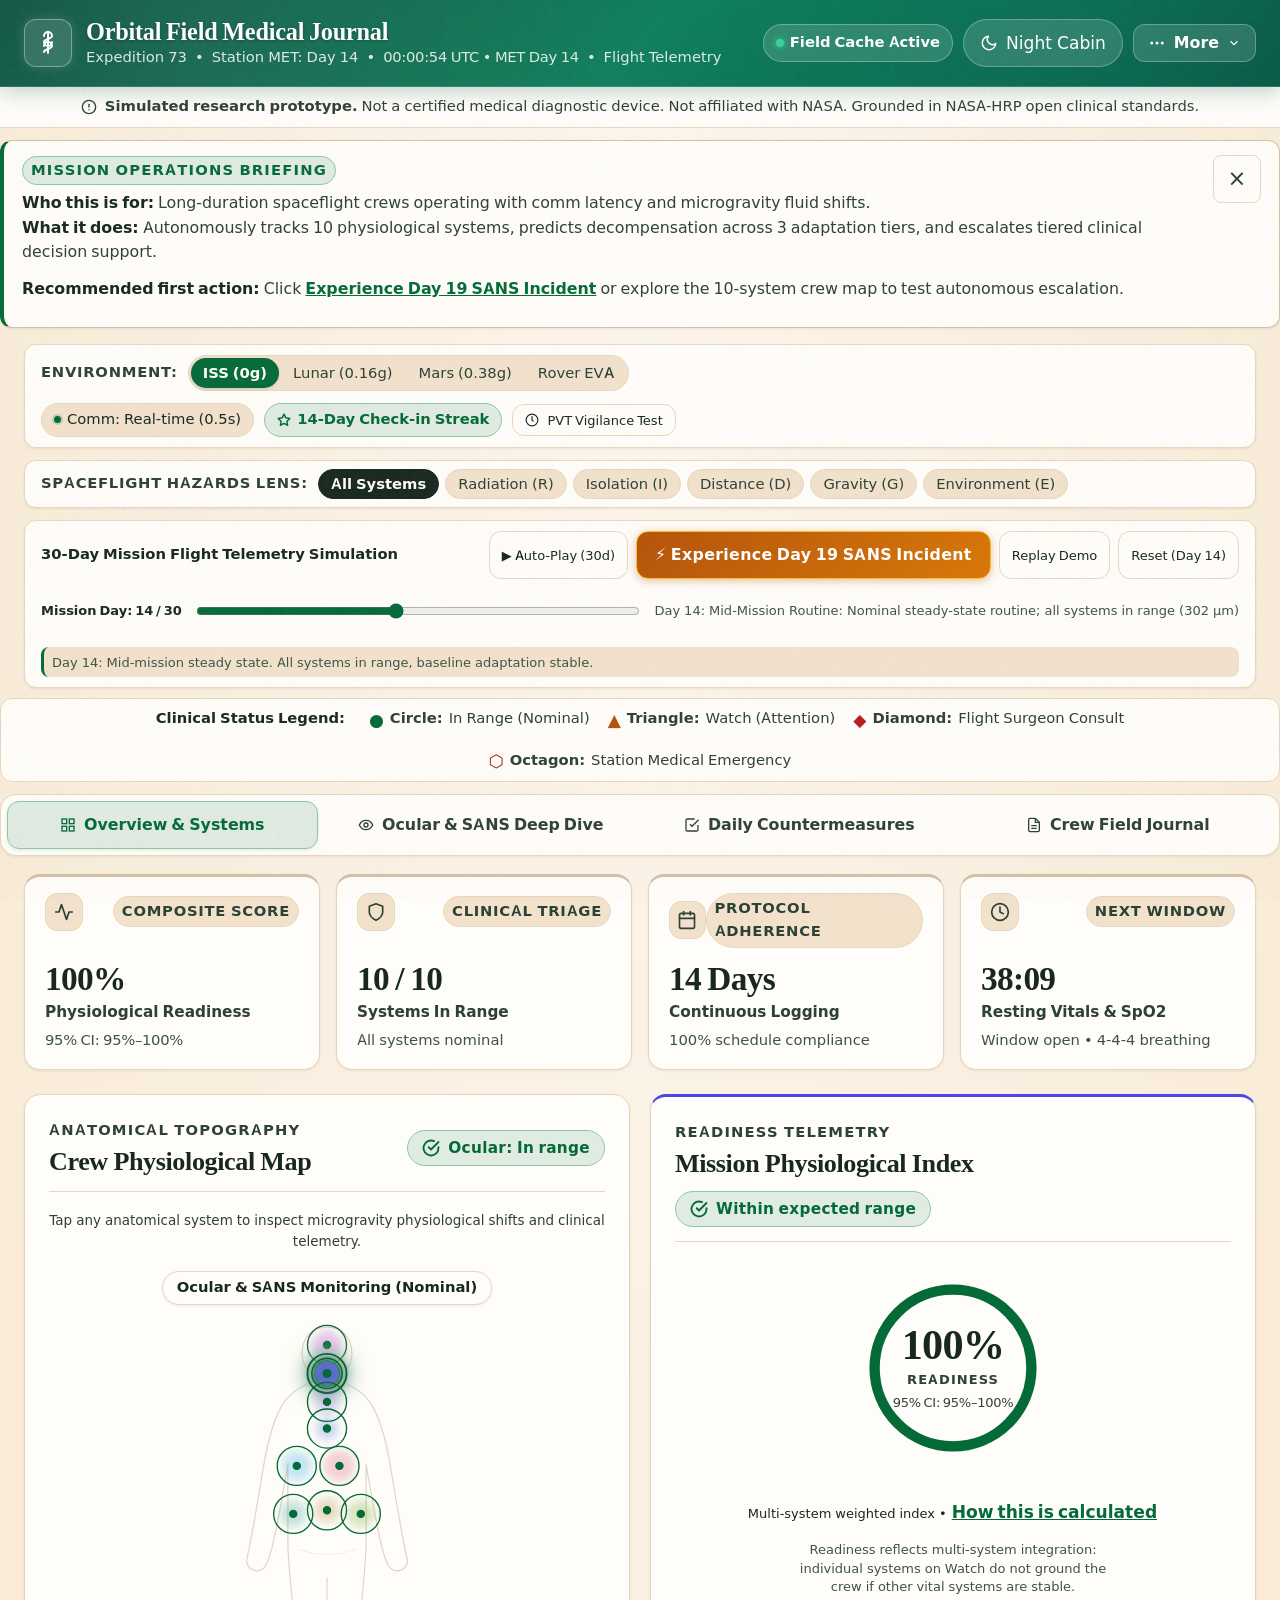
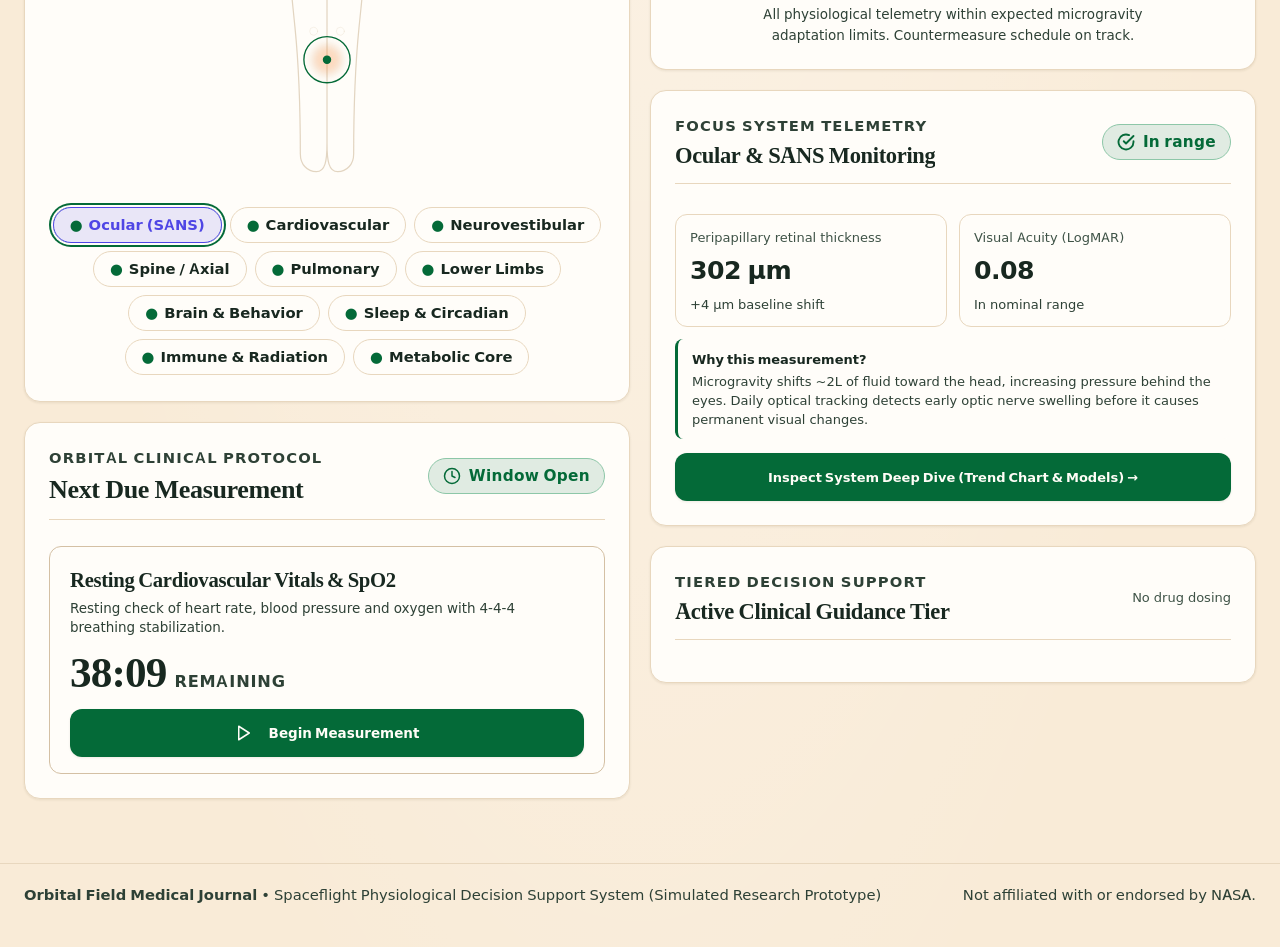
==== commit db33e846: "fix: restore SVG readiness ring, clean body map figure, sync status engine across badges, and rebala" ====
--- a/index.html
+++ b/index.html
@@ -175,7 +175,7 @@
           <span id="streak-counter-text">14-Day Check-in Streak</span>
         </div>
         <!-- Psychomotor Vigilance Task (PVT) quick trigger -->
-        <button class="btn-secondary" id="open-pvt-btn" style="min-height: 32px; padding: 4px 12px; font-size: 0.8rem;" title="Start 60-second Psychomotor Vigilance Task for cognitive alertness">
+        <button class="btn-secondary" id="open-pvt-btn" style="min-height: 32px; padding: 4px 12px; font-size: 13px;" title="Start 60-second Psychomotor Vigilance Task for cognitive alertness">
           <svg width="14" height="14" viewBox="0 0 24 24" fill="none" stroke="currentColor" stroke-width="2" stroke-linecap="round" stroke-linejoin="round">
             <circle cx="12" cy="12" r="10"/>
             <polyline points="12 6 12 12 14 14"/>
@@ -207,29 +207,29 @@
           <span style="font-weight: 600; font-size: 0.82rem; color: var(--color-ink);">30-Day Mission Flight Telemetry Simulation</span>
         </div>
         <div style="display: flex; gap: 8px;">
-          <button class="btn-secondary" id="demo-play-btn" style="min-height: 34px; padding: 4px 12px; font-size: 0.8rem;">
+          <button class="btn-secondary" id="demo-play-btn" style="min-height: 34px; padding: 4px 12px; font-size: 13px;">
             <span>▶ Auto-Play (30d)</span>
           </button>
           <button class="btn-primary cta-incident-highlight" id="demo-jump-incident-btn" title="Simulate Day 19 SANS ocular threshold breach and clinical escalation">
             <span>⚡ Experience Day 19 SANS Incident</span>
           </button>
-          <button class="btn-secondary" id="demo-replay-btn" style="min-height: 34px; padding: 4px 12px; font-size: 0.8rem;" title="Replay 3-step guided tour">
+          <button class="btn-secondary" id="demo-replay-btn" style="min-height: 34px; padding: 4px 12px; font-size: 13px;" title="Replay 3-step guided tour">
             <span>Replay Demo</span>
           </button>
-          <button class="btn-secondary" id="demo-reset-btn" style="min-height: 34px; padding: 4px 12px; font-size: 0.8rem;">
+          <button class="btn-secondary" id="demo-reset-btn" style="min-height: 34px; padding: 4px 12px; font-size: 13px;">
             <span>Reset (Day 14)</span>
           </button>
         </div>
       </div>
       <div class="demo-scrubber-row">
-        <label for="mission-day-slider" style="font-size: 0.8rem; font-weight: 600; color: var(--color-ink); white-space: nowrap;">
+        <label for="mission-day-slider" style="font-size: 13px; font-weight: 600; color: var(--color-ink); white-space: nowrap;">
           Mission Day: <span id="mission-day-num" class="num-tabular">14</span> / 30
         </label>
         <input type="range" id="mission-day-slider" min="1" max="30" value="14" step="1" class="demo-slider" aria-label="Simulated Mission Day Slider" />
-        <span class="text-faint" id="demo-day-annotation" style="font-size: 0.76rem; min-width: 220px; text-align: right;">Day 14: Nominal steady-state routine</span>
+        <span class="text-faint" id="demo-day-annotation" style="font-size: 13px; min-width: 220px; text-align: right;">Day 14: Nominal steady-state routine</span>
       </div>
       <!-- Story Caption for Presenter & Judges -->
-      <div id="demo-story-caption" class="demo-story-caption text-faint" style="font-size:0.78rem; padding: 5px 8px; background: var(--color-surface-hover); border-radius: var(--radius-sm); border-left: 3px solid var(--color-emerald); margin-top: 4px;">
+      <div id="demo-story-caption" class="demo-story-caption text-faint" style="font-size: 13px; padding: 5px 8px; background: var(--color-surface-hover); border-radius: var(--radius-sm); border-left: 3px solid var(--color-emerald); margin-top: 4px;">
         Day 14: Mid-mission steady state. All systems in range, baseline adaptation stable.
       </div>
     </div>
@@ -361,11 +361,11 @@
               <path d="M12 22s8-4 8-10V5l-8-3-8 3v7c0 6 8 10 8 10z"/>
             </svg>
           </span>
-          <span class="kpi-badge kpi-badge--indigo">Adaptation</span>
+          <span class="kpi-badge kpi-badge--emerald">Clinical Triage</span>
         </div>
         <div class="kpi-body">
           <div class="kpi-value num-tabular" id="kpi-systems-val">10 / 10</div>
-          <div class="kpi-label">Systems Within Target</div>
+          <div class="kpi-label">Systems In Range</div>
           <div class="kpi-sub" id="kpi-systems-sub">All systems nominal</div>
         </div>
       </div>
@@ -409,278 +409,358 @@
       </div>
     </div>
   </section>
-    <div class="dashboard-container" id="overview-workspace-grid">
-      <section class="journal-card body-map-card" id="card-body-map" aria-labelledby="body-map-heading">
-      <div class="card-header" style="width: 100%;">
-        <div class="card-title-group" style="text-align: left;">
-          <span class="card-meta">Anatomical Topography</span>
-          <h2 id="body-map-heading">Crew Physiological Map</h2>
-        </div>
-        <!-- Status indicator for current flagged system (in-place setBadge target) -->
-        <div class="status-badge status--attention" id="current-overall-flag">
-          <svg viewBox="0 0 24 24" fill="none" stroke="currentColor" stroke-width="2" stroke-linecap="round" stroke-linejoin="round" aria-hidden="true">
-            <path d="M10.29 3.86L1.82 18a2 2 0 0 0 1.71 3h16.94a2 2 0 0 0 1.71-3L13.71 3.86a2 2 0 0 0-3.42 0z"/>
-            <line x1="12" y1="9" x2="12" y2="13"/>
-            <line x1="12" y1="17" x2="12.01" y2="17"/>
-          </svg>
-          <span>Ocular: Watch</span>
-        </div>
-      </div>
-
-      <p class="text-muted" style="font-size: 0.9rem; margin-bottom: 8px;">
-        Tap any anatomical system to inspect microgravity physiological shifts and clinical telemetry.
-      </p>
-
-      <!-- SVG Body Map (Thin Emerald Line-art, stroked not filled, systems tinted by status) -->
-      <div class="body-map-wrapper">
-        <div id="body-map-active-label" class="body-map-hover-tag" aria-live="polite">
-          Ocular & SANS Monitoring (Watch)
-        </div>
-                        <svg class="body-map-svg" viewBox="0 0 320 540" fill="none" xmlns="http://www.w3.org/2000/svg" role="img" aria-label="Interactive anatomical front-view outline of astronaut physiology">
-          <defs>
-            <!-- System Soft Glow Filter -->
-            <filter id="system-soft-glow" x="-40%" y="-40%" width="180%" height="180%">
-              <feGaussianBlur stdDeviation="4.5" result="blur" />
-              <feComposite in="SourceGraphic" in2="blur" operator="over" />
-            </filter>
-            <filter id="focus-halo" x="-50%" y="-50%" width="200%" height="200%">
-              <feGaussianBlur stdDeviation="6" result="blur" />
-              <feComposite in="SourceGraphic" in2="blur" operator="over" />
-            </filter>
-          </defs>
-
-          <!-- Refined Front-View Human Line-Art Figure (Stroked, No yellow torso fill) -->
-          <g class="body-figure-contour" stroke="var(--color-border-strong)" stroke-width="1.5" stroke-linecap="round" stroke-linejoin="round" fill="none" opacity="0.65">
-            <!-- Cranium & Jaw -->
-            <path d="M160 18 C144 18 134 28 134 44 C134 56 142 66 150 72 C140 76 124 84 114 98 C104 112 96 138 90 174 C84 210 78 248 72 274 C70 282 76 288 84 288 C92 288 96 280 102 254 C108 228 114 192 118 168 L118 256 C118 278 122 312 126 352 C130 392 132 444 132 494 C132 506 140 514 150 514 C160 514 162 502 162 482 L162 304 L162 482 C162 502 164 514 174 514 C184 514 192 506 192 494 C192 444 194 392 198 352 C202 312 206 278 206 256 L206 168 C210 192 216 228 222 254 C228 280 232 288 240 288 C248 288 254 282 252 274 C246 248 240 210 234 174 C228 138 220 112 210 98 C200 84 186 76 174 72 C182 66 188 56 188 44 C188 28 178 18 160 18 Z" />
-            <!-- Clavicles & Sternum -->
-            <path d="M136 78 Q160 84 184 78" stroke-width="1.2" opacity="0.6" />
-            <line x1="160" y1="84" x2="160" y2="170" stroke-width="1.2" stroke-dasharray="2 3" opacity="0.4" />
-            <!-- Pelvis & Hip line -->
-            <path d="M128 260 Q160 274 192 260" stroke-width="1.2" opacity="0.5" />
-            <!-- Patellar Knees -->
-            <circle cx="146" cy="360" r="5" stroke-width="1" opacity="0.4" />
-            <circle cx="174" cy="360" r="5" stroke-width="1" opacity="0.4" />
-          </g>
-
-          <!-- 1. BRAIN / NEURO-COGNITIVE SYSTEM (Cranial Vertex) -->
-          <g id="sys-neuro" class="body-system-region system--in-range" tabindex="0" role="button" aria-label="Brain and cognitive behavior. Status: Nominal." data-system="neuro">
-            <title>Brain & Behavior: Nominal</title>
-            <circle class="map-hit-target" cx="160" cy="28" r="20" fill="transparent" />
-            <ellipse class="system-glow-bg" cx="160" cy="28" rx="16" ry="12" fill="var(--color-sys-neuro)" filter="url(#system-soft-glow)" />
-            <path d="M148 28 C148 20 153 15 160 15 C167 15 172 20 172 28 C172 34 166 38 160 38 C154 38 148 34 148 28 Z" stroke="var(--color-sys-neuro)" stroke-width="1.8" fill="var(--color-surface)" />
-            <path d="M154 26 Q160 22 166 26" stroke="var(--color-sys-neuro)" stroke-width="1.5" fill="none" />
-            <circle class="sys-shape-glyph" cx="178" cy="22" r="3" fill="var(--color-emerald)" />
-          </g>
-
-          <!-- 2. OCULAR / SANS MONITORING (Eyes & Optic Disc) -->
-          <g id="sys-ocular" class="body-system-region system--in-range" tabindex="0" role="button" aria-label="Ocular and SANS visual acuity. Status: Nominal." data-system="ocular">
-            <title>Ocular & SANS Monitoring: Nominal</title>
-            <circle class="map-hit-target" cx="160" cy="44" r="26" fill="transparent" />
-            <ellipse class="system-glow-bg" cx="160" cy="44" rx="20" ry="10" fill="var(--color-sys-ocular)" filter="url(#system-soft-glow)" />
-            <!-- Left & Right Eyes -->
-            <path d="M148 44 Q154 39 160 44 Q154 49 148 44 Z" fill="var(--color-surface)" stroke="var(--color-sys-ocular)" stroke-width="1.6" />
-            <circle cx="154" cy="44" r="2" fill="var(--color-sys-ocular)" />
-            <path d="M162 44 Q168 39 174 44 Q168 49 162 44 Z" fill="var(--color-surface)" stroke="var(--color-sys-ocular)" stroke-width="1.6" />
-            <circle cx="168" cy="44" r="2" fill="var(--color-sys-ocular)" />
-            <!-- Pulse Marker & Status Shape Glyph -->
-            <circle class="pulse-ring-marker" cx="161" cy="44" r="18" fill="none" stroke="var(--color-emerald)" stroke-width="1.8" />
-            <polygon class="sys-shape-glyph" points="161,28 166,37 156,37" fill="var(--color-ochre)" style="display:none;" />
-          </g>
-
-          <!-- 3. NEURO-VESTIBULAR SYSTEM (Inner Ear Labyrinth) -->
-          <g id="sys-cranial" class="body-system-region system--in-range" tabindex="0" role="button" aria-label="Neuro-vestibular adaptation. Status: Nominal." data-system="cranial">
-            <title>Neuro-vestibular: Nominal</title>
-            <circle class="map-hit-target" cx="160" cy="52" r="22" fill="transparent" />
-            <ellipse class="system-glow-bg" cx="140" cy="50" rx="8" ry="8" fill="var(--color-sys-cranial)" filter="url(#system-soft-glow)" />
-            <ellipse class="system-glow-bg" cx="180" cy="50" rx="8" ry="8" fill="var(--color-sys-cranial)" filter="url(#system-soft-glow)" />
-            <circle cx="140" cy="50" r="4" stroke="var(--color-sys-cranial)" stroke-width="1.8" fill="var(--color-surface)" />
-            <circle cx="180" cy="50" r="4" stroke="var(--color-sys-cranial)" stroke-width="1.8" fill="var(--color-surface)" />
-            <path d="M142 50 Q160 56 178 50" stroke="var(--color-sys-cranial)" stroke-width="1.4" stroke-dasharray="2 2" fill="none" />
-            <circle class="sys-shape-glyph" cx="187" cy="46" r="3" fill="var(--color-emerald)" />
-          </g>
-
-          <!-- 4. SLEEP & CIRCADIAN ARCHITECTURE (Pineal / Cervical Junction) -->
-          <g id="sys-sleep" class="body-system-region system--in-range" tabindex="0" role="button" aria-label="Sleep architecture and circadian rhythm. Status: Nominal." data-system="sleep">
-            <title>Sleep & Circadian: Nominal</title>
-            <circle class="map-hit-target" cx="160" cy="68" r="16" fill="transparent" />
-            <circle class="system-glow-bg" cx="160" cy="68" r="10" fill="var(--color-sys-sleep)" filter="url(#system-soft-glow)" />
-            <path d="M154 67 A4.5 4.5 0 1 0 166 67 A4.5 4.5 0 0 1 154 67" fill="var(--color-sys-sleep)" />
-            <circle class="sys-shape-glyph" cx="174" cy="64" r="3" fill="var(--color-emerald)" />
-          </g>
-
-          <!-- 5. MUSCULOSKELETAL & SPINE (Vertebral Axial Column) -->
-          <g id="sys-spine" class="body-system-region system--in-range" tabindex="0" role="button" aria-label="Spinal elongation and axial skeleton. Status: Nominal." data-system="spine">
-            <title>Axial Spine & Musculoskeletal: Nominal</title>
-            <rect class="map-hit-target" x="142" y="80" width="36" height="166" rx="6" fill="transparent" />
-            <rect class="system-glow-bg" x="156" y="82" width="8" height="162" rx="4" fill="var(--color-sys-spine)" filter="url(#system-soft-glow)" />
-            <line x1="160" y1="80" x2="160" y2="245" stroke="var(--color-sys-spine)" stroke-width="2.5" stroke-dasharray="6 3" />
-            <rect x="155" y="96" width="10" height="3" rx="1.5" fill="var(--color-sys-spine)" />
-            <rect x="155" y="122" width="10" height="3" rx="1.5" fill="var(--color-sys-spine)" />
-            <rect x="155" y="152" width="10" height="3" rx="1.5" fill="var(--color-sys-spine)" />
-            <rect x="155" y="186" width="10" height="3" rx="1.5" fill="var(--color-sys-spine)" />
-            <rect x="155" y="218" width="10" height="3" rx="1.5" fill="var(--color-sys-spine)" />
-            <circle class="sys-shape-glyph" cx="174" cy="94" r="3" fill="var(--color-emerald)" />
-          </g>
-
-          <!-- 6. PULMONARY SYSTEM (Bilateral Anatomic Lungs) -->
-          <g id="sys-pulmonary" class="body-system-region system--in-range" tabindex="0" role="button" aria-label="Pulmonary and alveolar gas exchange. Status: Nominal." data-system="pulmonary">
-            <title>Pulmonary Gas Exchange: Nominal</title>
-            <rect class="map-hit-target" x="120" y="106" width="80" height="60" rx="8" fill="transparent" />
-            <ellipse class="system-glow-bg" cx="136" cy="134" rx="14" ry="22" fill="var(--color-sys-pulmonary)" filter="url(#system-soft-glow)" />
-            <ellipse class="system-glow-bg" cx="184" cy="134" rx="14" ry="22" fill="var(--color-sys-pulmonary)" filter="url(#system-soft-glow)" />
-            <path d="M136 110 C128 118 126 140 128 158 C134 164 144 160 144 148 L144 116 Z" stroke="var(--color-sys-pulmonary)" stroke-width="1.6" fill="var(--color-surface)" />
-            <path d="M184 110 C192 118 194 140 192 158 C186 164 176 160 176 148 L176 116 Z" stroke="var(--color-sys-pulmonary)" stroke-width="1.6" fill="var(--color-surface)" />
-            <circle class="sys-shape-glyph" cx="196" cy="112" r="3" fill="var(--color-emerald)" />
-          </g>
-
-          <!-- 7. CARDIOVASCULAR & HEMODYNAMICS (Thoracic Heart & Aorta) -->
-          <g id="sys-cardio" class="body-system-region system--in-range" tabindex="0" role="button" aria-label="Cardiovascular stability. Status: Nominal." data-system="cardio">
-            <title>Cardiovascular: Nominal</title>
-            <circle class="map-hit-target" cx="160" cy="138" r="26" fill="transparent" />
-            <circle class="system-glow-bg" cx="160" cy="138" r="16" fill="var(--color-sys-cardio)" filter="url(#system-soft-glow)" />
-            <path d="M152 122 C144 122 140 130 142 140 C144 150 156 160 160 164 C164 160 176 150 178 140 C180 130 176 122 168 122 C162 122 160 126 160 126 C160 126 158 122 152 122 Z" stroke="var(--color-sys-cardio)" stroke-width="2" fill="var(--color-surface)" />
-            <circle cx="160" cy="138" r="3.5" fill="var(--color-sys-cardio)" />
-            <circle class="sys-shape-glyph" cx="178" cy="120" r="3" fill="var(--color-emerald)" />
-          </g>
-
-          <!-- 8. IMMUNE & RADIATION (Spleen / Lymphatic Site) -->
-          <g id="sys-immune" class="body-system-region system--in-range" tabindex="0" role="button" aria-label="Immune biomarkers and cosmic radiation dose. Status: Nominal." data-system="immune">
-            <title>Immune & Radiation: Nominal</title>
-            <circle class="map-hit-target" cx="138" cy="180" r="18" fill="transparent" />
-            <circle class="system-glow-bg" cx="138" cy="180" r="12" fill="var(--color-sys-immune)" filter="url(#system-soft-glow)" />
-            <circle cx="138" cy="180" r="8" stroke="var(--color-sys-immune)" stroke-width="1.8" fill="var(--color-surface)" />
-            <path d="M138 175 L138 185 M133 180 L143 180" stroke="var(--color-sys-immune)" stroke-width="1.6" />
-            <circle class="sys-shape-glyph" cx="148" cy="172" r="3" fill="var(--color-emerald)" />
-          </g>
-
-          <!-- 9. METABOLIC CORE & HYDRATION (Hepatic Center) -->
-          <g id="sys-metabolic" class="body-system-region system--in-range" tabindex="0" role="button" aria-label="Core temperature and metabolic balance. Status: Nominal." data-system="metabolic">
-            <title>Metabolic Core: Nominal</title>
-            <circle class="map-hit-target" cx="164" cy="204" r="20" fill="transparent" />
-            <ellipse class="system-glow-bg" cx="164" cy="204" rx="14" ry="10" fill="var(--color-sys-metabolic)" filter="url(#system-soft-glow)" />
-            <path d="M152 198 Q174 196 178 206 Q174 214 154 210 Z" stroke="var(--color-sys-metabolic)" stroke-width="1.8" fill="var(--color-surface)" />
-            <circle cx="164" cy="204" r="3" fill="var(--color-sys-metabolic)" />
-            <circle class="sys-shape-glyph" cx="182" cy="196" r="3" fill="var(--color-emerald)" />
-          </g>
-
-          <!-- 10. LOWER LIMBS & SOLEUS DENSITY (Calves) -->
-          <g id="sys-limbs" class="body-system-region system--in-range" tabindex="0" role="button" aria-label="Lower limbs soleus muscle density. Status: Nominal." data-system="limbs">
-            <title>Lower Limbs & Soleus: Nominal</title>
-            <rect class="map-hit-target" x="120" y="340" width="80" height="96" rx="8" fill="transparent" />
-            <ellipse class="system-glow-bg" cx="140" cy="385" rx="10" ry="26" fill="var(--color-sys-limbs)" filter="url(#system-soft-glow)" />
-            <ellipse class="system-glow-bg" cx="180" cy="385" rx="10" ry="26" fill="var(--color-sys-limbs)" filter="url(#system-soft-glow)" />
-            <ellipse cx="140" cy="385" rx="7" ry="25" stroke="var(--color-sys-limbs)" stroke-width="1.8" fill="var(--color-surface)" />
-            <ellipse cx="180" cy="385" rx="7" ry="25" stroke="var(--color-sys-limbs)" stroke-width="1.8" fill="var(--color-surface)" />
-            <circle class="sys-shape-glyph" cx="192" cy="365" r="3" fill="var(--color-emerald)" />
-          </g>
-        </svg>
-      </div>
-
-      <!-- Quick interactive system selector pills (48px targets) -->
-            <nav class="body-map-legend" aria-label="Physiological system selector">
-        <button class="legend-chip active" data-target="ocular">
-          <span class="chip-shape-indicator" style="color:var(--color-ochre);">▲</span>
-          <span>Ocular (SANS)</span>
-        </button>
-        <button class="legend-chip" data-target="cardio">
-          <span class="chip-shape-indicator" style="color:var(--color-emerald);">●</span>
-          <span>Cardiovascular</span>
-        </button>
-        <button class="legend-chip" data-target="cranial">
-          <span class="chip-shape-indicator" style="color:var(--color-emerald);">●</span>
-          <span>Neurovestibular</span>
-        </button>
-        <button class="legend-chip" data-target="spine">
-          <span class="chip-shape-indicator" style="color:var(--color-emerald);">●</span>
-          <span>Spine / Axial</span>
-        </button>
-        <button class="legend-chip" data-target="pulmonary">
-          <span class="chip-shape-indicator" style="color:var(--color-emerald);">●</span>
-          <span>Pulmonary</span>
-        </button>
-        <button class="legend-chip" data-target="limbs">
-          <span class="chip-shape-indicator" style="color:var(--color-emerald);">●</span>
-          <span>Lower Limbs</span>
-        </button>
-        <button class="legend-chip" data-target="neuro">
-          <span class="chip-shape-indicator" style="color:var(--color-emerald);">●</span>
-          <span>Brain &amp; Behavior</span>
-        </button>
-        <button class="legend-chip" data-target="sleep">
-          <span class="chip-shape-indicator" style="color:var(--color-emerald);">●</span>
-          <span>Sleep &amp; Circadian</span>
-        </button>
-        <button class="legend-chip" data-target="immune">
-          <span class="chip-shape-indicator" style="color:var(--color-emerald);">●</span>
-          <span>Immune &amp; Radiation</span>
-        </button>
-        <button class="legend-chip" data-target="metabolic">
-          <span class="chip-shape-indicator" style="color:var(--color-emerald);">●</span>
-          <span>Metabolic Core</span>
-        </button>
-      </nav>
-    </section>
-          <section class="journal-card status-ring-card" id="card-status-index" aria-labelledby="status-overview-heading">
-      <div class="card-header" style="width: 100%;">
-        <div class="card-title-group" style="text-align: left;">
-          <span class="card-meta">Readiness Telemetry</span>
-          <h2 id="status-overview-heading">Mission Physiological Index</h2>
-        </div>
-
-        <div class="status-badge status--in-range" id="crew-readiness-badge">
-          <svg viewBox="0 0 24 24" fill="none" stroke="currentColor" stroke-width="2.5" stroke-linecap="round" stroke-linejoin="round" aria-hidden="true">
-            <path d="M22 11.08V12a10 10 0 1 1-5.93-9.14"/>
-            <polyline points="22 4 12 14.01 9 11.01"/>
-          </svg>
-          <span>Within expected range</span>
-        </div>
-      </div>
-
-      <!-- Circular Readiness Gauge Ring with mathematical circumference 477.52 -->
-      <div class="ring-visual-wrapper" role="meter" aria-valuenow="87" aria-valuemin="0" aria-valuemax="100" aria-label="Physiological readiness score: 87%">
-        <svg class="ring-svg" viewBox="0 0 190 190" aria-hidden="true">
-          <!-- Background track circle: r = 76 -->
-          <circle class="ring-track" cx="95" cy="95" r="76" />
-          <!-- Animated progress circle stroke-dasharray 477.52 -->
-          <circle id="ring-progress-indicator" class="ring-progress ring-progress--emerald" cx="95" cy="95" r="76" stroke-dasharray="477.52" stroke-dashoffset="62.08" />
-        </svg>
-
-        <div class="ring-inner-data">
-          <span class="readiness-score-text num-tabular" id="readiness-score-text">87%</span>
-          <span class="readiness-unit-label">Readiness</span>
-          <span class="readiness-ci-text num-tabular" id="readiness-ci-text" style="font-size: 13px;">95% CI: 84%–90%</span>
-        </div>
-      </div>
-
-      <div class="readiness-calculation-note" style="margin-top: 10px; font-size: 13px;">
-        Multi-system weighted index • <a href="#calc" id="readiness-popover-trigger" style="color:var(--color-emerald); font-weight:600; text-decoration:underline;">How this is calculated</a>
-      </div>
-
-      <div class="text-faint" style="font-size: 13px; text-align:center; max-width:340px; margin:0 auto 12px auto; line-height:1.45;">
-        Readiness reflects multi-system integration: individual systems on Watch do not ground the crew if other vital systems are stable.
-      </div>
-
-      <p class="text-muted" id="overall-status-summary" style="font-size: 13px; line-height: 1.5; max-width: 420px; margin-bottom: 16px;">
-        Vitals stable across 9/10 core systems. Ocular SANS shows mild bilateral disc hyper-reflectivity under routine tracking.
-      </p>
-
-      <hr class="card-divider" />
-
-      <!-- Quick Focus Action to SANS Tab -->
-      <div style="background: var(--color-surface); padding: 14px; border-radius: var(--radius-md); border: 1px solid var(--color-border); margin-top: 10px;">
-        <div style="display: flex; justify-content: space-between; align-items: center; margin-bottom: 6px;">
-          <span style="font-size: 13px; font-weight: 700; color: var(--color-ink);">Selected System Telemetry</span>
-          <span style="font-size: 13px; color: var(--color-ochre-text); font-weight: 600;">Ocular: Watch ▲</span>
-        </div>
-        <p class="text-muted" style="font-size: 13px; margin: 0 0 10px 0; line-height: 1.45;">
-          Peripapillary retinal thickness and visual acuity longitudinal tracking available in deep-dive mode.
-        </p>
-        <button class="btn-primary" id="btn-goto-sans" style="width: 100%; font-size: 13px;" type="button">
-          <span>Open Ocular &amp; SANS Deep Dive (Trend Chart &amp; Models) →</span>
-        </button>
-      </div>
-    </section>
+
+    <!-- Two-Column Equal-Height Balanced Workspace Grid (Zero dead space) -->
+    <div class="dashboard-container overview-grid-two-col" id="overview-workspace-grid">
+      <!-- LEFT COLUMN -->
+      <div class="overview-column">
+        <!-- 1. Crew Physiological Map -->
+        <section class="journal-card body-map-card" id="card-body-map" aria-labelledby="body-map-heading">
+          <div class="card-header" style="width: 100%;">
+            <div class="card-title-group" style="text-align: left;">
+              <span class="card-meta">Anatomical Topography</span>
+              <h2 id="body-map-heading">Crew Physiological Map</h2>
+            </div>
+            <!-- Status indicator for current selected system (driven identically by status engine) -->
+            <div class="status-badge status--in-range" id="current-overall-flag">
+              <svg viewBox="0 0 24 24" fill="none" stroke="currentColor" stroke-width="2" stroke-linecap="round" stroke-linejoin="round" aria-hidden="true">
+                <circle cx="12" cy="12" r="10"/>
+              </svg>
+              <span>Ocular: Within expected range</span>
+            </div>
+          </div>
+
+          <p class="text-muted" style="font-size: 13.5px; margin-bottom: 8px;">
+            Tap any anatomical system to inspect microgravity physiological shifts and clinical telemetry.
+          </p>
+
+          <!-- SVG Body Map: Thin-line front-view contour, 10 non-overlapping systems with ONE soft radial glow each, focus rings and shape glyphs -->
+          <div class="body-map-wrapper">
+            <div id="body-map-active-label" class="body-map-hover-tag" aria-live="polite">
+              Ocular &amp; SANS Monitoring (Nominal)
+            </div>
+            <svg class="body-map-svg" viewBox="0 0 320 540" fill="none" xmlns="http://www.w3.org/2000/svg" role="img" aria-label="Interactive anatomical front-view outline of astronaut physiology">
+              <defs>
+                <!-- Single Soft Radial Glow Filter per system -->
+                <filter id="system-soft-glow" x="-50%" y="-50%" width="200%" height="200%">
+                  <feGaussianBlur in="SourceGraphic" stdDeviation="5" />
+                </filter>
+              </defs>
+
+              <!-- Consistent Thin-Line Front-View Figure Contour (Stroked, No yellow/orange fill) -->
+              <g class="body-figure-contour" stroke="var(--color-border-strong)" stroke-width="1.4" stroke-linecap="round" stroke-linejoin="round" fill="none" opacity="0.65">
+                <!-- Cranium & Jaw -->
+                <path d="M160 16 C142 16 132 28 132 46 C132 60 142 70 152 74 C140 78 122 86 112 100 C102 114 94 140 88 176 C82 212 76 250 70 276 C68 284 74 290 82 290 C90 290 94 282 100 256 C106 230 112 194 116 170 L116 258 C116 280 120 314 124 354 C128 394 130 446 130 496 C130 508 138 516 148 516 C158 516 160 504 160 484 L160 298 L160 484 C160 504 162 516 172 516 C182 516 190 508 190 496 C190 446 192 394 196 354 C200 314 204 280 204 258 L204 170 C208 194 214 230 220 256 C226 282 230 290 238 290 C246 290 252 284 250 276 C244 250 238 212 232 176 C226 140 218 114 208 100 C198 86 180 78 168 74 C178 70 188 60 188 46 C188 28 178 16 160 16 Z" />
+                <!-- Clavicle line -->
+                <path d="M136 82 Q160 88 184 82" stroke-width="1.1" opacity="0.5" />
+                <!-- Sternum reference line -->
+                <line x1="160" y1="88" x2="160" y2="150" stroke-width="1.1" stroke-dasharray="2 3" opacity="0.35" />
+                <!-- Pelvis line -->
+                <path d="M128 266 Q160 278 192 266" stroke-width="1.1" opacity="0.4" />
+                <!-- Patellar Knees -->
+                <circle cx="145" cy="358" r="4.5" stroke-width="1" opacity="0.35" />
+                <circle cx="175" cy="358" r="4.5" stroke-width="1" opacity="0.35" />
+              </g>
+
+              <!-- 1. BRAIN / NEURO-COGNITIVE (Anchor: 160, 36) -->
+              <g id="sys-neuro" class="body-system-region system--in-range" tabindex="0" role="button" aria-label="Brain and cognitive behavior. Status: Nominal." data-system="neuro">
+                <title>Brain &amp; Cognitive Behavior</title>
+                <circle class="map-hit-target" cx="160" cy="36" r="22" fill="transparent" />
+                <circle class="system-glow-bg" cx="160" cy="36" r="16" fill="var(--color-sys-neuro)" filter="url(#system-soft-glow)" />
+                <circle class="system-focus-ring" cx="160" cy="36" r="19" fill="none" stroke="var(--color-emerald)" stroke-width="1.8" />
+                <g transform="translate(160, 36)">
+                  <path class="sys-shape-glyph" d="M 0 -4 A 4 4 0 1 1 0 4 A 4 4 0 1 1 0 -4 Z" fill="var(--color-emerald)" />
+                </g>
+              </g>
+
+              <!-- 2. OCULAR / SANS MONITORING (Anchor: 160, 68) -->
+              <g id="sys-ocular" class="body-system-region system--in-range selected-system" tabindex="0" role="button" aria-label="Ocular and SANS visual acuity. Status: Nominal." data-system="ocular">
+                <title>Ocular &amp; SANS Monitoring</title>
+                <circle class="map-hit-target" cx="160" cy="68" r="22" fill="transparent" />
+                <circle class="system-glow-bg" cx="160" cy="68" r="14" fill="var(--color-sys-ocular)" filter="url(#system-soft-glow)" />
+                <circle class="system-focus-ring" cx="160" cy="68" r="17" fill="none" stroke="var(--color-emerald)" stroke-width="1.8" />
+                <g transform="translate(160, 68)">
+                  <path class="sys-shape-glyph" d="M 0 -4 A 4 4 0 1 1 0 4 A 4 4 0 1 1 0 -4 Z" fill="var(--color-emerald)" />
+                </g>
+              </g>
+
+              <!-- 3. NEURO-VESTIBULAR ADAPTATION (Anchor: 160, 100) -->
+              <g id="sys-cranial" class="body-system-region system--in-range" tabindex="0" role="button" aria-label="Neuro-vestibular adaptation. Status: Nominal." data-system="cranial">
+                <title>Neuro-vestibular Adaptation</title>
+                <circle class="map-hit-target" cx="160" cy="100" r="22" fill="transparent" />
+                <circle class="system-glow-bg" cx="160" cy="100" r="13" fill="var(--color-sys-cranial)" filter="url(#system-soft-glow)" />
+                <circle class="system-focus-ring" cx="160" cy="100" r="16" fill="none" stroke="var(--color-emerald)" stroke-width="1.8" />
+                <g transform="translate(160, 100)">
+                  <path class="sys-shape-glyph" d="M 0 -4 A 4 4 0 1 1 0 4 A 4 4 0 1 1 0 -4 Z" fill="var(--color-emerald)" />
+                </g>
+              </g>
+
+              <!-- 4. SLEEP & CIRCADIAN ARCHITECTURE (Anchor: 160, 130) -->
+              <g id="sys-sleep" class="body-system-region system--in-range" tabindex="0" role="button" aria-label="Sleep architecture and circadian rhythm. Status: Nominal." data-system="sleep">
+                <title>Sleep &amp; Circadian Rhythm</title>
+                <circle class="map-hit-target" cx="160" cy="130" r="22" fill="transparent" />
+                <circle class="system-glow-bg" cx="160" cy="130" r="12" fill="var(--color-sys-sleep)" filter="url(#system-soft-glow)" />
+                <circle class="system-focus-ring" cx="160" cy="130" r="15" fill="none" stroke="var(--color-emerald)" stroke-width="1.8" />
+                <g transform="translate(160, 130)">
+                  <path class="sys-shape-glyph" d="M 0 -4 A 4 4 0 1 1 0 4 A 4 4 0 1 1 0 -4 Z" fill="var(--color-emerald)" />
+                </g>
+              </g>
+
+              <!-- 5. PULMONARY GAS EXCHANGE (Anchor: 126, 172) -->
+              <g id="sys-pulmonary" class="body-system-region system--in-range" tabindex="0" role="button" aria-label="Pulmonary and alveolar gas exchange. Status: Nominal." data-system="pulmonary">
+                <title>Pulmonary Gas Exchange</title>
+                <circle class="map-hit-target" cx="126" cy="172" r="22" fill="transparent" />
+                <circle class="system-glow-bg" cx="126" cy="172" r="16" fill="var(--color-sys-pulmonary)" filter="url(#system-soft-glow)" />
+                <circle class="system-focus-ring" cx="126" cy="172" r="19" fill="none" stroke="var(--color-emerald)" stroke-width="1.8" />
+                <g transform="translate(126, 172)">
+                  <path class="sys-shape-glyph" d="M 0 -4 A 4 4 0 1 1 0 4 A 4 4 0 1 1 0 -4 Z" fill="var(--color-emerald)" />
+                </g>
+              </g>
+
+              <!-- 6. CARDIOVASCULAR & HEMODYNAMICS (Anchor: 174, 172) -->
+              <g id="sys-cardio" class="body-system-region system--in-range" tabindex="0" role="button" aria-label="Cardiovascular stability. Status: Nominal." data-system="cardio">
+                <title>Cardiovascular &amp; Hemodynamics</title>
+                <circle class="map-hit-target" cx="174" cy="172" r="22" fill="transparent" />
+                <circle class="system-glow-bg" cx="174" cy="172" r="17" fill="var(--color-sys-cardio)" filter="url(#system-soft-glow)" />
+                <circle class="system-focus-ring" cx="174" cy="172" r="20" fill="none" stroke="var(--color-emerald)" stroke-width="1.8" />
+                <g transform="translate(174, 172)">
+                  <path class="sys-shape-glyph" d="M 0 -4 A 4 4 0 1 1 0 4 A 4 4 0 1 1 0 -4 Z" fill="var(--color-emerald)" />
+                </g>
+              </g>
+
+              <!-- 7. AXIAL SPINE & SKELETAL COLUMN (Anchor: 160, 222) -->
+              <g id="sys-spine" class="body-system-region system--in-range" tabindex="0" role="button" aria-label="Spinal elongation and axial skeleton. Status: Nominal." data-system="spine">
+                <title>Spinal &amp; Musculoskeletal Adaptation</title>
+                <circle class="map-hit-target" cx="160" cy="222" r="22" fill="transparent" />
+                <circle class="system-glow-bg" cx="160" cy="222" r="14" fill="var(--color-sys-spine)" filter="url(#system-soft-glow)" />
+                <circle class="system-focus-ring" cx="160" cy="222" r="17" fill="none" stroke="var(--color-emerald)" stroke-width="1.8" />
+                <g transform="translate(160, 222)">
+                  <path class="sys-shape-glyph" d="M 0 -4 A 4 4 0 1 1 0 4 A 4 4 0 1 1 0 -4 Z" fill="var(--color-emerald)" />
+                </g>
+              </g>
+
+              <!-- 8. IMMUNE & RADIATION (Anchor: 122, 226) -->
+              <g id="sys-immune" class="body-system-region system--in-range" tabindex="0" role="button" aria-label="Immune biomarkers and cosmic radiation dose. Status: Nominal." data-system="immune">
+                <title>Immune Biomarkers &amp; Radiation</title>
+                <circle class="map-hit-target" cx="122" cy="226" r="22" fill="transparent" />
+                <circle class="system-glow-bg" cx="122" cy="226" r="14" fill="var(--color-sys-immune)" filter="url(#system-soft-glow)" />
+                <circle class="system-focus-ring" cx="122" cy="226" r="17" fill="none" stroke="var(--color-emerald)" stroke-width="1.8" />
+                <g transform="translate(122, 226)">
+                  <path class="sys-shape-glyph" d="M 0 -4 A 4 4 0 1 1 0 4 A 4 4 0 1 1 0 -4 Z" fill="var(--color-emerald)" />
+                </g>
+              </g>
+
+              <!-- 9. METABOLIC CORE & HYDRATION (Anchor: 198, 226) -->
+              <g id="sys-metabolic" class="body-system-region system--in-range" tabindex="0" role="button" aria-label="Core temperature and metabolic balance. Status: Nominal." data-system="metabolic">
+                <title>Metabolic Core &amp; Hydration</title>
+                <circle class="map-hit-target" cx="198" cy="226" r="22" fill="transparent" />
+                <circle class="system-glow-bg" cx="198" cy="226" r="15" fill="var(--color-sys-metabolic)" filter="url(#system-soft-glow)" />
+                <circle class="system-focus-ring" cx="198" cy="226" r="18" fill="none" stroke="var(--color-emerald)" stroke-width="1.8" />
+                <g transform="translate(198, 226)">
+                  <path class="sys-shape-glyph" d="M 0 -4 A 4 4 0 1 1 0 4 A 4 4 0 1 1 0 -4 Z" fill="var(--color-emerald)" />
+                </g>
+              </g>
+
+              <!-- 10. LOWER LIMBS & SOLEUS (Anchor: 160, 390) -->
+              <g id="sys-limbs" class="body-system-region system--in-range" tabindex="0" role="button" aria-label="Lower limbs soleus muscle density. Status: Nominal." data-system="limbs">
+                <title>Lower Limbs &amp; Soleus Density</title>
+                <circle class="map-hit-target" cx="160" cy="390" r="26" fill="transparent" />
+                <circle class="system-glow-bg" cx="160" cy="390" r="16" fill="var(--color-sys-limbs)" filter="url(#system-soft-glow)" />
+                <circle class="system-focus-ring" cx="160" cy="390" r="19" fill="none" stroke="var(--color-emerald)" stroke-width="1.8" />
+                <g transform="translate(160, 390)">
+                  <path class="sys-shape-glyph" d="M 0 -4 A 4 4 0 1 1 0 4 A 4 4 0 1 1 0 -4 Z" fill="var(--color-emerald)" />
+                </g>
+              </g>
+            </svg>
+          </div>
+
+          <!-- Quick interactive system selector pills (48px targets) -->
+          <nav class="body-map-legend" aria-label="Physiological system selector">
+            <button class="legend-chip active" data-target="ocular" type="button">
+              <span class="chip-shape-indicator" style="color:var(--color-emerald);">●</span>
+              <span>Ocular (SANS)</span>
+            </button>
+            <button class="legend-chip" data-target="cardio" type="button">
+              <span class="chip-shape-indicator" style="color:var(--color-emerald);">●</span>
+              <span>Cardiovascular</span>
+            </button>
+            <button class="legend-chip" data-target="cranial" type="button">
+              <span class="chip-shape-indicator" style="color:var(--color-emerald);">●</span>
+              <span>Neurovestibular</span>
+            </button>
+            <button class="legend-chip" data-target="spine" type="button">
+              <span class="chip-shape-indicator" style="color:var(--color-emerald);">●</span>
+              <span>Spine / Axial</span>
+            </button>
+            <button class="legend-chip" data-target="pulmonary" type="button">
+              <span class="chip-shape-indicator" style="color:var(--color-emerald);">●</span>
+              <span>Pulmonary</span>
+            </button>
+            <button class="legend-chip" data-target="limbs" type="button">
+              <span class="chip-shape-indicator" style="color:var(--color-emerald);">●</span>
+              <span>Lower Limbs</span>
+            </button>
+            <button class="legend-chip" data-target="neuro" type="button">
+              <span class="chip-shape-indicator" style="color:var(--color-emerald);">●</span>
+              <span>Brain &amp; Behavior</span>
+            </button>
+            <button class="legend-chip" data-target="sleep" type="button">
+              <span class="chip-shape-indicator" style="color:var(--color-emerald);">●</span>
+              <span>Sleep &amp; Circadian</span>
+            </button>
+            <button class="legend-chip" data-target="immune" type="button">
+              <span class="chip-shape-indicator" style="color:var(--color-emerald);">●</span>
+              <span>Immune &amp; Radiation</span>
+            </button>
+            <button class="legend-chip" data-target="metabolic" type="button">
+              <span class="chip-shape-indicator" style="color:var(--color-emerald);">●</span>
+              <span>Metabolic Core</span>
+            </button>
+          </nav>
+        </section>
+
+        <!-- 2. Next Due Measurement (Balanced in Left Column) -->
+        <section class="journal-card" id="card-next-due" aria-labelledby="next-due-heading">
+          <div class="card-header">
+            <div class="card-title-group">
+              <span class="card-meta">Orbital Clinical Protocol</span>
+              <h2 id="next-due-heading">Next Due Measurement</h2>
+            </div>
+            <span class="status-badge status--in-range">
+              <svg viewBox="0 0 24 24" fill="none" stroke="currentColor" stroke-width="2" stroke-linecap="round" stroke-linejoin="round" aria-hidden="true">
+                <circle cx="12" cy="12" r="10"/>
+                <polyline points="12 6 12 12 16 14"/>
+              </svg>
+              <span>Window Open</span>
+            </span>
+          </div>
+
+          <div class="next-due-card">
+            <h3 style="font-size: 1.15rem; margin-top: 4px; font-weight: 700;">Resting Cardiovascular Vitals &amp; SpO2</h3>
+            <p class="text-muted" style="font-size: 13.5px; margin: 6px 0 12px; line-height: 1.45;">
+              Resting check of heart rate, blood pressure and oxygen with 4-4-4 breathing stabilization.
+            </p>
+
+            <div class="timer-display" style="margin-bottom: 14px;">
+              <span class="timer-digits num-tabular" id="due-countdown">38:14</span>
+              <span class="timer-unit">Remaining</span>
+            </div>
+
+            <button class="btn-primary" id="start-measurement-btn" style="width: 100%; font-size: 13.5px;" type="button" aria-label="Begin guided measurement procedure">
+              <svg width="18" height="18" viewBox="0 0 24 24" fill="none" stroke="currentColor" stroke-width="2" stroke-linecap="round" stroke-linejoin="round" style="margin-right: 8px;" aria-hidden="true">
+                <polygon points="5 3 19 12 5 21 5 3"/>
+              </svg>
+              <span>Begin Measurement</span>
+            </button>
+          </div>
+        </section>
+      </div>
+
+      <!-- RIGHT COLUMN -->
+      <div class="overview-column">
+        <!-- 3. Mission Physiological Index (SVG Readiness Ring) -->
+        <section class="journal-card status-ring-card" id="card-status-index" aria-labelledby="status-overview-heading">
+          <div class="card-header" style="width: 100%;">
+            <div class="card-title-group" style="text-align: left;">
+              <span class="card-meta">Readiness Telemetry</span>
+              <h2 id="status-overview-heading">Mission Physiological Index</h2>
+            </div>
+
+            <div class="status-badge status--in-range" id="crew-readiness-badge">
+              <svg viewBox="0 0 24 24" fill="none" stroke="currentColor" stroke-width="2.5" stroke-linecap="round" stroke-linejoin="round" aria-hidden="true">
+                <path d="M22 11.08V12a10 10 0 1 1-5.93-9.14"/>
+                <polyline points="22 4 12 14.01 9 11.01"/>
+              </svg>
+              <span>Within expected range</span>
+            </div>
+          </div>
+
+          <!-- Circular Readiness Gauge Ring with mathematical circumference 477.52 -->
+          <div class="ring-visual-wrapper" role="meter" aria-valuenow="87" aria-valuemin="0" aria-valuemax="100" aria-label="Physiological readiness score: 87%">
+            <svg class="ring-svg" viewBox="0 0 190 190" aria-hidden="true">
+              <!-- Background track circle: r = 76, low opacity, fill="none" -->
+              <circle class="ring-track" cx="95" cy="95" r="76" fill="none" />
+              <!-- Animated progress circle: fill="none", stroke-dasharray 477.52 -->
+              <circle id="ring-progress-indicator" class="ring-progress ring-progress--emerald" cx="95" cy="95" r="76" fill="none" stroke-dasharray="477.52" stroke-dashoffset="62.08" />
+            </svg>
+
+            <div class="ring-inner-data">
+              <span class="readiness-score-text num-tabular" id="readiness-score-text">87%</span>
+              <span class="readiness-unit-label">Readiness</span>
+              <span class="readiness-ci-text num-tabular" id="readiness-ci-text" style="font-size: 13px;">95% CI: 84%–90%</span>
+            </div>
+          </div>
+
+          <div class="readiness-calculation-note" style="margin-top: 6px; font-size: 13px;">
+            Multi-system weighted index • <a href="#calc" id="readiness-popover-trigger" style="color:var(--color-emerald); font-weight:600; text-decoration:underline;">How this is calculated</a>
+          </div>
+
+          <div class="text-faint" style="font-size: 13px; text-align:center; max-width:340px; margin:4px auto 8px auto; line-height:1.45;">
+            Readiness reflects multi-system integration: individual systems on Watch do not ground the crew if other vital systems are stable.
+          </div>
+
+          <p class="text-muted" id="overall-status-summary" style="font-size: 13.5px; line-height: 1.5; max-width: 420px; margin: 0 auto;">
+            Vitals stable across 9/10 core systems. Ocular SANS shows mild bilateral disc hyper-reflectivity under routine tracking.
+          </p>
+        </section>
+
+        <!-- 4. Selected System Telemetry (Live Data Card with Status Badge derived identically) -->
+        <section class="journal-card" id="card-selected-system-telemetry" aria-labelledby="overview-selected-system-title">
+          <div class="card-header" style="width: 100%;">
+            <div class="card-title-group" style="text-align: left;">
+              <span class="card-meta">Focus System Telemetry</span>
+              <h2 id="overview-selected-system-title" style="font-size: 1.25rem;">Ocular &amp; SANS Monitoring</h2>
+            </div>
+            <div class="status-badge status--in-range" id="overview-selected-status-badge">
+              <svg viewBox="0 0 24 24" fill="none" stroke="currentColor" stroke-width="2" stroke-linecap="round" stroke-linejoin="round" aria-hidden="true">
+                <circle cx="12" cy="12" r="10"/>
+              </svg>
+              <span id="overview-selected-badge-text">Within expected range</span>
+            </div>
+          </div>
+
+          <!-- Live Dual Metrics Display -->
+          <div style="display: grid; grid-template-columns: 1fr 1fr; gap: 12px; margin: 12px 0;">
+            <div style="background: var(--color-surface); padding: 12px 14px; border-radius: var(--radius-md); border: 1px solid var(--color-border);">
+              <div class="text-faint" id="overview-selected-m1-label" style="font-size: 13px;">Peripapillary Retinal Thickness</div>
+              <div class="num-tabular" id="overview-selected-m1-val" style="font-size: 1.4rem; font-weight: 700; color: var(--color-ink); margin: 3px 0;">302 µm</div>
+              <div class="text-faint" id="overview-selected-m1-sub" style="font-size: 13px; color: var(--color-ink-muted);">+4 µm baseline shift</div>
+            </div>
+            <div style="background: var(--color-surface); padding: 12px 14px; border-radius: var(--radius-md); border: 1px solid var(--color-border);">
+              <div class="text-faint" id="overview-selected-m2-label" style="font-size: 13px;">Visual Acuity (LogMAR)</div>
+              <div class="num-tabular" id="overview-selected-m2-val" style="font-size: 1.4rem; font-weight: 700; color: var(--color-ink); margin: 3px 0;">0.08</div>
+              <div class="text-faint" id="overview-selected-m2-sub" style="font-size: 13px; color: var(--color-emerald);">In nominal range</div>
+            </div>
+          </div>
+
+          <!-- Clinical Why-This-Measurement Explanation -->
+          <div style="background: var(--color-surface); padding: 10px 14px; border-radius: var(--radius-sm); border-left: 3px solid var(--color-emerald); margin-bottom: 14px;">
+            <div style="font-size: 13px; font-weight: 700; color: var(--color-ink); margin-bottom: 2px;">Why this measurement?</div>
+            <div id="overview-selected-why" style="font-size: 13px; color: var(--color-ink-muted); line-height: 1.45;">
+              Microgravity shifts ~2L of fluid toward the head, increasing pressure behind the eyes. Daily optical tracking detects early optic nerve swelling before it causes permanent visual changes.
+            </div>
+          </div>
+
+          <button class="btn-primary" id="btn-goto-sans" style="width: 100%; font-size: 13px;" type="button">
+            <span>Inspect System Deep Dive (Trend Chart &amp; Models) →</span>
+          </button>
+        </section>
+
+        <!-- 5. Active Clinical Guidance Tier Summary -->
+        <section class="journal-card" id="card-active-guidance" aria-labelledby="guidance-overview-heading">
+          <div class="card-header">
+            <div class="card-title-group">
+              <span class="card-meta">Tiered Decision Support</span>
+              <h2 id="guidance-overview-heading" style="font-size: 1.25rem;">Active Clinical Guidance Tier</h2>
+            </div>
+            <span class="text-faint" style="font-size: 13px;">No drug dosing</span>
+          </div>
+
+          <div id="active-guidance-preview">
+            <!-- Dynamically populated from TIERED_GUIDANCE matching current status -->
+          </div>
+        </section>
+      </div>
     </div>
   </div>
 
@@ -771,47 +851,13 @@
   <!-- TAB VIEW 3: DAILY COUNTERMEASURES -->
   <div id="view-countermeasures" class="tab-view" role="tabpanel" aria-labelledby="tab-btn-countermeasures">
     <div class="dashboard-container" id="countermeasures-workspace-grid">
-      <section class="journal-card" id="card-next-due" aria-labelledby="next-due-heading">
-        <div class="card-header">
-          <div class="card-title-group">
-            <span class="card-meta">Orbital Clinical Protocol</span>
-            <h2 id="next-due-heading">Next Due Measurement</h2>
-          </div>
-          <span class="status-badge status--in-range">
-            <svg viewBox="0 0 24 24" fill="none" stroke="currentColor" stroke-width="2" stroke-linecap="round" stroke-linejoin="round" aria-hidden="true">
-              <circle cx="12" cy="12" r="10"/>
-              <polyline points="12 6 12 12 16 14"/>
-            </svg>
-            <span>Window Open</span>
-          </span>
-        </div>
-
-        <div class="next-due-card">
-          <h3 style="font-size: 1.15rem; margin-top: 4px;">Resting Cardiovascular Vitals & SpO2</h3>
-          <p class="text-muted" style="font-size: 0.88rem; margin-top: 4px;">
-            Resting check of heart rate, blood pressure and oxygen with 4-4-4 breathing stabilization.
-          </p>
-
-          <div class="timer-display">
-            <span class="timer-digits num-tabular" id="due-countdown">38:14</span>
-            <span class="timer-unit">Remaining</span>
-          </div>
-
-          <button class="btn-primary" id="start-measurement-btn" style="width: 100%;" aria-label="Begin guided measurement procedure">
-            <svg width="18" height="18" viewBox="0 0 24 24" fill="none" stroke="currentColor" stroke-width="2" stroke-linecap="round" stroke-linejoin="round" style="margin-right: 8px;" aria-hidden="true">
-              <polygon points="5 3 19 12 5 21 5 3"/>
-            </svg>
-            <span>Begin Measurement</span>
-          </button>
-        </div>
-      </section>
-      <section class="journal-card" id="card-checklist" aria-labelledby="checkin-heading">
+      <section class="journal-card" id="card-checklist" aria-labelledby="checkin-heading" style="max-width: 900px; margin: 0 auto;">
         <div class="card-header">
           <div class="card-title-group">
             <span class="card-meta">Daily Countermeasure Schedule</span>
             <h2 id="checkin-heading">Today's Check-in</h2>
           </div>
-          <span class="text-faint num-tabular" id="checkin-progress-counter">2 / 4 Complete</span>
+          <span class="text-faint num-tabular" id="checkin-progress-counter" style="font-size: 13.5px;">2 / 4 Complete</span>
         </div>
 
         <!-- CHECK-IN PROTOCOL CHECKLIST -->
@@ -825,11 +871,11 @@
                 </svg>
               </div>
               <div class="checkin-titles">
-                <span class="checkin-name">Sleep Architecture & Core Temp</span>
+                <span class="checkin-name">Sleep Architecture &amp; Core Temp</span>
                 <span class="checkin-meta">Logged 06:40 UTC • 7h 18m nominal </span>
               </div>
             </div>
-            <span class="status-badge status--in-range" style="padding: 4px 10px; font-size: 0.75rem;">
+            <span class="status-badge status--in-range" style="padding: 4px 10px; font-size: 13px;">
               In range
             </span>
           </li>
@@ -847,7 +893,7 @@
                 <span class="checkin-meta">Logged 08:15 UTC • 285 µGy/d </span>
               </div>
             </div>
-            <span class="status-badge status--in-range" style="padding: 4px 10px; font-size: 0.75rem;">
+            <span class="status-badge status--in-range" style="padding: 4px 10px; font-size: 13px;">
               In range
             </span>
           </li>
@@ -862,11 +908,11 @@
                 </svg>
               </div>
               <div class="checkin-titles">
-                <span class="checkin-name">Cardiovascular Vitals & SpO2</span>
-                <span class="checkin-meta" id="checkin-cardio-meta">Due in 38m • Cuff, pulse oximeter & HR</span>
+                <span class="checkin-name">Cardiovascular Vitals &amp; SpO2</span>
+                <span class="checkin-meta" id="checkin-cardio-meta">Due in 38m • Cuff, pulse oximeter &amp; HR</span>
               </div>
             </div>
-            <span class="status-badge status--attention" id="checkin-cardio-badge" style="padding: 4px 10px; font-size: 0.75rem;">
+            <span class="status-badge status--attention" id="checkin-cardio-badge" style="padding: 4px 10px; font-size: 13px;">
               Due Next
             </span>
           </li>
@@ -884,17 +930,17 @@
                 <span class="checkin-meta">Scheduled 16:30 UTC • Daily assigned session</span>
               </div>
             </div>
-            <span class="text-faint num-tabular">16:30</span>
+            <span class="text-faint num-tabular" style="font-size: 13px;">16:30</span>
           </li>
         </ul>
 
         <!-- Surgeon Quick Call Protocol trigger -->
         <div style="margin-top: 24px; padding-top: 16px; border-top: 1px solid var(--color-border); display: flex; justify-content: space-between; align-items: center; gap: 8px;">
           <div>
-            <div style="font-size: 0.85rem; font-weight: 600; color: var(--color-ink);">Demo: preview all four status levels</div>
-            <div class="text-faint">Cycles 4 non-color redundant levels</div>
-          </div>
-          <button class="btn-secondary" id="trigger-emergency-drill-btn" style="min-height: 48px; padding: 8px 16px; font-size: 0.85rem;" title="Test and verify all 4 status states">
+            <div style="font-size: 13.5px; font-weight: 600; color: var(--color-ink);">Demo: preview all four status levels</div>
+            <div class="text-faint" style="font-size: 13px;">Cycles 4 non-color redundant levels</div>
+          </div>
+          <button class="btn-secondary" id="trigger-emergency-drill-btn" style="min-height: 48px; padding: 8px 16px; font-size: 13.5px;" title="Test and verify all 4 status states">
             Status Drill
           </button>
         </div>
@@ -902,7 +948,7 @@
     </div>
   </div>
 
-  <!-- TAB VIEW 4: CREW FIELD JOURNAL -->
+<!-- TAB VIEW 4: CREW FIELD JOURNAL -->
   <div id="view-journal" class="tab-view" role="tabpanel" aria-labelledby="tab-btn-journal">
     <div class="dashboard-container" id="journal-workspace-grid">
       <section class="journal-card" id="card-clinical-log" aria-labelledby="telemetry-log-heading">
@@ -912,17 +958,17 @@
             <h2 id="telemetry-log-heading">Crew Clinical Journal Entries</h2>
           </div>
           <div style="display: flex; align-items: center; gap: 8px;">
-            <button class="btn-secondary" id="export-csv-btn" style="padding: 4px 12px; font-size: 0.8rem;" title="Download verified journal telemetry as CSV">
+            <button class="btn-secondary" id="export-csv-btn" style="padding: 4px 12px; font-size: 13px;" title="Download verified journal telemetry as CSV">
               <svg width="14" height="14" viewBox="0 0 24 24" fill="none" stroke="currentColor" stroke-width="2"><path d="M21 15v4a2 2 0 0 1-2 2H5a2 2 0 0 1-2-2v-4"/><polyline points="7 10 12 15 17 10"/><line x1="12" y1="15" x2="12" y2="3"/></svg>
               <span>Export CSV</span>
             </button>
-            <button class="btn-secondary" id="print-journal-btn" style="padding: 4px 12px; font-size: 0.8rem;" title="Print official clinical summary or save as PDF">
+            <button class="btn-secondary" id="print-journal-btn" style="padding: 4px 12px; font-size: 13px;" title="Print official clinical summary or save as PDF">
               <svg width="14" height="14" viewBox="0 0 24 24" fill="none" stroke="currentColor" stroke-width="2"><polyline points="6 9 6 2 18 2 18 9"/><path d="M6 18H4a2 2 0 0 1-2-2v-5a2 2 0 0 1 2-2h16a2 2 0 0 1 2 2v5a2 2 0 0 1-2 2h-2"/><rect x="6" y="14" width="12" height="8"/></svg>
               <span>Print / PDF</span>
             </button>
           </div>
         </div>
-        <p class="text-muted" style="font-size: 0.88rem;">
+        <p class="text-muted" style="font-size: 14px;">
           Logged entries with systolic, diastolic, heart rate and SpO2. All data is persisted locally and classified by the status engine.
         </p>
 
@@ -991,7 +1037,7 @@
           </div>
         </div>
 
-        <p class="text-muted" style="font-size: 0.9rem; max-width: 400px; margin-top: 8px;">
+        <p class="text-muted" style="font-size: 14.5px; max-width: 400px; margin-top: 8px;">
           Keep shoulders relaxed. Resting blood pressure telemetry requires a calm microgravity baseline.
         </p>
 
@@ -1004,7 +1050,7 @@
 
       <!-- Stage 2: Telemetry Input with Gloved Hands Stepper Controls & Validation -->
       <div id="measurement-stage-input" style="display: none;">
-        <p class="text-muted" style="margin-bottom: 14px; font-size: 0.9rem;">
+        <p class="text-muted" style="margin-bottom: 14px; font-size: 14.5px;">
           Adjust values using the 52px touch steppers (gloved-hand accessible) or type numbers directly.
         </p>
 
@@ -1013,7 +1059,7 @@
 
         <!-- Systolic BP -->
         <div>
-          <label for="bp-sys-val" style="font-weight: 600; font-size: 0.9rem; color: var(--color-ink);">Systolic Arterial Pressure (mmHg)</label>
+          <label for="bp-sys-val" style="font-weight: 600; font-size: 14.5px; color: var(--color-ink);">Systolic Arterial Pressure (mmHg)</label>
           <div class="stepper-control">
             <button class="stepper-btn" id="bp-sys-down" aria-label="Decrease systolic blood pressure by 1">-</button>
             <input type="number" class="stepper-input num-tabular" id="bp-sys-val" value="118" min="50" max="260" step="1" aria-label="Systolic Arterial Pressure in mmHg" />
@@ -1023,7 +1069,7 @@
 
         <!-- Diastolic BP -->
         <div style="margin-top: 10px;">
-          <label for="bp-dia-val" style="font-weight: 600; font-size: 0.9rem; color: var(--color-ink);">Diastolic Arterial Pressure (mmHg)</label>
+          <label for="bp-dia-val" style="font-weight: 600; font-size: 14.5px; color: var(--color-ink);">Diastolic Arterial Pressure (mmHg)</label>
           <div class="stepper-control">
             <button class="stepper-btn" id="bp-dia-down" aria-label="Decrease diastolic blood pressure by 1">-</button>
             <input type="number" class="stepper-input num-tabular" id="bp-dia-val" value="76" min="30" max="160" step="1" aria-label="Diastolic Arterial Pressure in mmHg" />
@@ -1033,7 +1079,7 @@
 
         <!-- Heart Rate (Requirement 3) -->
         <div style="margin-top: 10px;">
-          <label for="hr-val" style="font-weight: 600; font-size: 0.9rem; color: var(--color-ink);">Resting Heart Rate (bpm)</label>
+          <label for="hr-val" style="font-weight: 600; font-size: 14.5px; color: var(--color-ink);">Resting Heart Rate (bpm)</label>
           <div class="stepper-control">
             <button class="stepper-btn" id="hr-down" aria-label="Decrease heart rate by 1">-</button>
             <input type="number" class="stepper-input num-tabular" id="hr-val" value="62" min="30" max="220" step="1" aria-label="Resting Heart Rate in beats per minute" />
@@ -1043,7 +1089,7 @@
 
         <!-- SpO2 Oxygen Saturation -->
         <div style="margin-top: 10px;">
-          <label for="spo2-val" style="font-weight: 600; font-size: 0.9rem; color: var(--color-ink);">SpO2 Pulse Oximetry (%)</label>
+          <label for="spo2-val" style="font-weight: 600; font-size: 14.5px; color: var(--color-ink);">SpO2 Pulse Oximetry (%)</label>
           <div class="stepper-control">
             <button class="stepper-btn" id="spo2-down" aria-label="Decrease SpO2 by 1">-</button>
             <input type="number" class="stepper-input num-tabular" id="spo2-val" value="99" min="50" max="100" step="1" aria-label="Pulse Oximetry Percentage" />
@@ -1099,7 +1145,7 @@
 
         <div class="journal-card" style="padding: 18px;">
           <h4 style="margin-bottom: 8px;">Microgravity Mechanism Notes</h4>
-          <p class="text-muted" style="font-size: 0.9rem; line-height: 1.6;" id="drawer-mechanism-desc">
+          <p class="text-muted" style="font-size: 14.5px; line-height: 1.6;" id="drawer-mechanism-desc">
             <!-- Data driven -->
           </p>
         </div>
@@ -1130,7 +1176,7 @@
 
         <!-- Clinical Field Log Input -->
         <div style="margin-top: 10px;">
-          <label for="clinical-field-note" style="font-weight: 600; font-size: 0.9rem; color: var(--color-ink); display: block; margin-bottom: 8px;">
+          <label for="clinical-field-note" style="font-weight: 600; font-size: 14.5px; color: var(--color-ink); display: block; margin-bottom: 8px;">
             Crew Clinical Journal Observation
           </label>
           <textarea id="clinical-field-note" rows="3" style="width: 100%; border: 1px solid var(--color-border); border-radius: var(--radius-md); background: var(--color-surface); color: var(--color-ink); padding: 12px; font-family: var(--font-sans); font-size: 0.92rem;" placeholder="Record subjective observations (e.g. vision sharpness, headache, orthostatic stability)..."></textarea>
@@ -1172,7 +1218,7 @@
       <div class="drawer-body">
         <aside class="journal-card" style="padding: 16px; background: var(--color-surface-hover);" role="note">
           <h4 style="font-size: 0.95rem; margin-bottom: 4px;">Regulatory Notice</h4>
-          <p class="text-muted" style="font-size: 0.85rem;">
+          <p class="text-muted" style="font-size: 13.5px;">
             Decision support research prototype, not a medical device. Not affiliated with or endorsed by NASA. All reference ranges are grounded in open aerospace medicine literature.
           </p>
         </aside>
@@ -1242,13 +1288,13 @@
         </button>
       </div>
 
-      <p class="text-muted" style="margin-bottom: 14px; font-size: 0.9rem;">
+      <p class="text-muted" style="margin-bottom: 14px; font-size: 14.5px;">
         <strong>Secure Telemetry Downlink:</strong> Telemetry packet will be bundled for simulated transmission over White Sands Ground Terminal. No data leaves this device.
       </p>
 
       <div class="journal-card" style="background: var(--color-surface-hover); margin-bottom: 18px; padding: 18px;">
         <div style="font-weight: 600; font-size: 0.95rem; margin-bottom: 8px;">Simulated Telemetry Bundle</div>
-        <ul style="list-style: none; font-size: 0.88rem; color: var(--color-ink-muted); display: flex; flex-direction: column; gap: 6px;">
+        <ul style="list-style: none; font-size: 14px; color: var(--color-ink-muted); display: flex; flex-direction: column; gap: 6px;">
           <li>• Current Readiness Score: <strong class="num-tabular" style="color:var(--color-ink);" id="summary-readiness">87%</strong></li>
           <li>• Active Classification: <strong style="color:var(--color-ochre-text);" id="summary-active-flag">Ocular SANS (Watch)</strong></li>
           <li>• Blood Pressure: <strong class="num-tabular" style="color:var(--color-ink);" id="summary-bp">118 / 76 mmHg</strong></li>
@@ -1294,7 +1340,7 @@
       </div>
 
       <div style="padding: 10px 0;">
-        <p class="text-muted" style="font-size: 0.88rem; line-height: 1.5; margin-bottom: 12px;">
+        <p class="text-muted" style="font-size: 14px; line-height: 1.5; margin-bottom: 12px;">
           Measures behavioral alertness, central nervous system fatigue, and microgravity sleep debt. Tap or click the response zone immediately when it flashes <strong>EMERALD GREEN</strong>.
         </p>
 
@@ -1302,16 +1348,16 @@
         <div id="pvt-box" class="pvt-test-box" role="button" tabindex="0" aria-label="PVT Stimulus Zone. Click or tap immediately when color changes.">
           <div id="pvt-status-text" style="font-size: 1.1rem; font-weight: 600;">Click "Start Test Session" to Begin</div>
           <div id="pvt-timer-text" class="num-tabular" style="font-size: 2.2rem; font-weight: 700; margin-top: 8px; display: none;">0 ms</div>
-          <div id="pvt-sub-text" class="text-faint" style="font-size: 0.8rem; margin-top: 6px;">3 random stimulus repetitions</div>
+          <div id="pvt-sub-text" class="text-faint" style="font-size: 13px; margin-top: 6px;">3 random stimulus repetitions</div>
         </div>
 
         <div id="pvt-results-panel" style="margin-top: 14px; display: none; background: var(--color-surface-hover); border-radius: var(--radius-md); padding: 12px 16px; border: 1px solid var(--color-border);">
-          <div style="font-weight: 600; font-size: 0.9rem; margin-bottom: 4px; color: var(--color-ink);">Test Completed</div>
-          <div style="display: flex; justify-content: space-between; font-size: 0.85rem; color: var(--color-ink-muted);">
+          <div style="font-weight: 600; font-size: 14.5px; margin-bottom: 4px; color: var(--color-ink);">Test Completed</div>
+          <div style="display: flex; justify-content: space-between; font-size: 13.5px; color: var(--color-ink-muted);">
             <span>Mean Response Latency: <strong id="pvt-mean-score" class="num-tabular" style="color: var(--color-emerald);">214 ms</strong></span>
             <span>Attention Lapses (&gt;500ms): <strong id="pvt-lapses-count" class="num-tabular">0</strong></span>
           </div>
-          <p class="text-muted" style="font-size: 0.78rem; margin-top: 6px; line-height: 1.4;">
+          <p class="text-muted" style="font-size: 13px; margin-top: 6px; line-height: 1.4;">
             Within nominal alertness envelope (&lt; 250 ms). Score integrated into Neuro-Cognitive Readiness index.
           </p>
         </div>
@@ -1345,7 +1391,7 @@
       </div>
 
       <div style="max-height: 70vh; overflow-y: auto; padding-right: 4px; display: flex; flex-direction: column; gap: 14px;">
-        <p class="text-muted" style="font-size: 0.88rem; line-height: 1.5; margin-bottom: 4px;">
+        <p class="text-muted" style="font-size: 14px; line-height: 1.5; margin-bottom: 4px;">
           Plain-language clinical definitions for aerospace medicine abbreviations and physiological measures tracked in the journal.
         </p>
 
@@ -1353,12 +1399,12 @@
         <div class="journal-card" style="padding: 14px; background: var(--color-surface); border: 1px solid var(--color-border);">
           <div style="display: flex; justify-content: space-between; align-items: baseline; margin-bottom: 4px;">
             <strong style="color: var(--color-ink); font-size: 1.05rem;">SANS</strong>
-            <span class="text-faint" style="font-size: 0.8rem;">Ocular & Neurological</span>
-          </div>
-          <div style="font-weight: 600; font-size: 0.85rem; color: var(--color-emerald); margin-bottom: 6px;">
+            <span class="text-faint" style="font-size: 13px;">Ocular & Neurological</span>
+          </div>
+          <div style="font-weight: 600; font-size: 13.5px; color: var(--color-emerald); margin-bottom: 6px;">
             Spaceflight-Associated Neuro-ocular Syndrome
           </div>
-          <p class="text-muted" style="font-size: 0.85rem; line-height: 1.5; margin: 0;">
+          <p class="text-muted" style="font-size: 13.5px; line-height: 1.5; margin: 0;">
             A constellation of ocular structural changes observed in long-duration astronauts, including optic disc swelling, choroidal folds, cotton-wool spots, globe flattening, and hyperopic refractive shift. Caused by persistent cephalad (headward) fluid shifts in microgravity.
           </p>
         </div>
@@ -1367,12 +1413,12 @@
         <div class="journal-card" style="padding: 14px; background: var(--color-surface); border: 1px solid var(--color-border);">
           <div style="display: flex; justify-content: space-between; align-items: baseline; margin-bottom: 4px;">
             <strong style="color: var(--color-ink); font-size: 1.05rem;">LogMAR</strong>
-            <span class="text-faint" style="font-size: 0.8rem;">Visual Telemetry</span>
-          </div>
-          <div style="font-weight: 600; font-size: 0.85rem; color: var(--color-emerald); margin-bottom: 6px;">
+            <span class="text-faint" style="font-size: 13px;">Visual Telemetry</span>
+          </div>
+          <div style="font-weight: 600; font-size: 13.5px; color: var(--color-emerald); margin-bottom: 6px;">
             Logarithm of the Minimum Angle of Resolution
           </div>
-          <p class="text-muted" style="font-size: 0.85rem; line-height: 1.5; margin: 0;">
+          <p class="text-muted" style="font-size: 13.5px; line-height: 1.5; margin: 0;">
             Standard clinical scale used in aerospace research to measure visual acuity with high statistical reliability. Lower scores denote sharper vision. A score of 0.00 LogMAR corresponds to standard 20/20 Snellen vision; positive scores indicate reduced visual resolution.
           </p>
         </div>
@@ -1381,12 +1427,12 @@
         <div class="journal-card" style="padding: 14px; background: var(--color-surface); border: 1px solid var(--color-border);">
           <div style="display: flex; justify-content: space-between; align-items: baseline; margin-bottom: 4px;">
             <strong style="color: var(--color-ink); font-size: 1.05rem;">ARED</strong>
-            <span class="text-faint" style="font-size: 0.8rem;">Countermeasures</span>
-          </div>
-          <div style="font-weight: 600; font-size: 0.85rem; color: var(--color-emerald); margin-bottom: 6px;">
+            <span class="text-faint" style="font-size: 13px;">Countermeasures</span>
+          </div>
+          <div style="font-weight: 600; font-size: 13.5px; color: var(--color-emerald); margin-bottom: 6px;">
             Advanced Resistive Exercise Device
           </div>
-          <p class="text-muted" style="font-size: 0.85rem; line-height: 1.5; margin: 0;">
+          <p class="text-muted" style="font-size: 13.5px; line-height: 1.5; margin: 0;">
             Primary resistance exercise apparatus aboard the International Space Station. Utilizes vacuum cylinders to simulate up to 600 pounds (2,670 N) of constant biomechanical load for squats, deadlifts, and heel raises to counter spaceflight bone and muscle loss.
           </p>
         </div>
@@ -1395,12 +1441,12 @@
         <div class="journal-card" style="padding: 14px; background: var(--color-surface); border: 1px solid var(--color-border);">
           <div style="display: flex; justify-content: space-between; align-items: baseline; margin-bottom: 4px;">
             <strong style="color: var(--color-ink); font-size: 1.05rem;">MET</strong>
-            <span class="text-faint" style="font-size: 0.8rem;">Mission Time & Exertion</span>
-          </div>
-          <div style="font-weight: 600; font-size: 0.85rem; color: var(--color-emerald); margin-bottom: 6px;">
+            <span class="text-faint" style="font-size: 13px;">Mission Time & Exertion</span>
+          </div>
+          <div style="font-weight: 600; font-size: 13.5px; color: var(--color-emerald); margin-bottom: 6px;">
             Mission Elapsed Time / Metabolic Equivalent
           </div>
-          <p class="text-muted" style="font-size: 0.85rem; line-height: 1.5; margin: 0;">
+          <p class="text-muted" style="font-size: 13.5px; line-height: 1.5; margin: 0;">
             In spaceflight operations, <em>Mission Elapsed Time</em> is measured from launch ignition (e.g. MET Day 142). In physiological tracking, <em>Metabolic Equivalent of Task</em> measures energy expenditure relative to resting oxygen consumption (1 MET ≈ 3.5 mL O₂/kg/min).
           </p>
         </div>
@@ -1409,12 +1455,12 @@
         <div class="journal-card" style="padding: 14px; background: var(--color-surface); border: 1px solid var(--color-border);">
           <div style="display: flex; justify-content: space-between; align-items: baseline; margin-bottom: 4px;">
             <strong style="color: var(--color-ink); font-size: 1.05rem;">ONSD</strong>
-            <span class="text-faint" style="font-size: 0.8rem;">Diagnostic Ultrasound</span>
-          </div>
-          <div style="font-weight: 600; font-size: 0.85rem; color: var(--color-emerald); margin-bottom: 6px;">
+            <span class="text-faint" style="font-size: 13px;">Diagnostic Ultrasound</span>
+          </div>
+          <div style="font-weight: 600; font-size: 13.5px; color: var(--color-emerald); margin-bottom: 6px;">
             Optic Nerve Sheath Diameter
           </div>
-          <p class="text-muted" style="font-size: 0.85rem; line-height: 1.5; margin: 0;">
+          <p class="text-muted" style="font-size: 13.5px; line-height: 1.5; margin: 0;">
             Non-invasive ultrasound measurement taken 3 mm behind the globe. Because the optic nerve sheath is continuous with intracranial cerebrospinal fluid (CSF), ONSD dilation serves as a key surrogate indicator of elevated intracranial pressure during spaceflight.
           </p>
         </div>
@@ -1436,19 +1482,19 @@
         <button class="drawer-close-btn" id="close-calc-modal-btn" aria-label="Close calculation explanation">&times;</button>
       </div>
       <div style="padding: 10px 0; max-height: 70vh; overflow-y: auto;">
-        <p class="text-muted" style="font-size: 0.9rem; line-height: 1.5; margin-bottom: 12px;">
+        <p class="text-muted" style="font-size: 14.5px; line-height: 1.5; margin-bottom: 12px;">
           The <strong>Mission Physiological Index</strong> aggregates clinical telemetry across all 10 core systems using a weighted multi-system risk integration model grounded in NASA Human Research Program (HRP) evidence:
         </p>
         <div class="journal-card" style="padding: 14px; background: var(--color-surface); margin-bottom: 14px;">
           <div style="font-weight: 700; font-size: 0.95rem; margin-bottom: 6px; color: var(--color-ink);">Multi-System Formula</div>
-          <code style="display: block; background: var(--color-surface-hover); padding: 10px; border-radius: var(--radius-sm); font-family: monospace; font-size: 0.88rem; color: var(--color-emerald); margin-bottom: 8px;">
+          <code style="display: block; background: var(--color-surface-hover); padding: 10px; border-radius: var(--radius-sm); font-family: monospace; font-size: 14px; color: var(--color-emerald); margin-bottom: 8px;">
             Readiness Score = Σ (System Weight w_i × Tier Score S_i)
           </code>
           <p class="text-muted" style="font-size: 0.82rem; margin: 0; line-height: 1.45;">
             Where tier scores represent: <strong>Nominal (In-Range)</strong> = 100 pts, <strong>Watch (Attention)</strong> = 75 pts, <strong>Flight Surgeon Review</strong> = 45 pts, <strong>Medical Emergency</strong> = 15 pts.
           </p>
         </div>
-        <h4 style="font-size: 0.9rem; margin-bottom: 8px;">System Weights (w_i):</h4>
+        <h4 style="font-size: 14.5px; margin-bottom: 8px;">System Weights (w_i):</h4>
         <ul style="font-size: 0.84rem; color: var(--color-ink); line-height: 1.55; padding-left: 20px; margin-bottom: 14px;">
           <li>Cardiovascular &amp; Hemodynamics: <strong>20% (0.20)</strong></li>
           <li>Ocular &amp; SANS Visual Telemetry: <strong>15% (0.15)</strong></li>
@@ -1479,13 +1525,13 @@
         <button class="drawer-close-btn" id="close-matrix-modal-btn" aria-label="Close 30-day matrix">&times;</button>
       </div>
       <div style="padding: 10px 0; max-height: 70vh; overflow-y: auto;">
-        <p class="text-muted" style="font-size: 0.88rem; line-height: 1.5; margin-bottom: 12px;">
+        <p class="text-muted" style="font-size: 14px; line-height: 1.5; margin-bottom: 12px;">
           Mission-at-a-Glance longitudinal view of all 10 physiological channels across Days 1–30. Notice the steady nominal baseline through Day 14, initial neuro-vestibular adaptation in Days 1–3, and the SANS drift culminating in Day 19.
         </p>
         <div id="matrix-container" class="matrix-grid">
           <!-- Dynamically populated by renderMissionMatrix() -->
         </div>
-        <div style="display: flex; gap: 14px; justify-content: center; margin-top: 14px; font-size: 0.8rem;">
+        <div style="display: flex; gap: 14px; justify-content: center; margin-top: 14px; font-size: 13px;">
           <span style="display: flex; align-items: center; gap: 6px;"><span style="width: 12px; height: 12px; background: var(--color-emerald); border-radius: 2px;"></span> Nominal In-Range</span>
           <span style="display: flex; align-items: center; gap: 6px;"><span style="width: 12px; height: 12px; background: var(--color-ochre); border-radius: 2px;"></span> Watch (Drift Detected)</span>
           <span style="display: flex; align-items: center; gap: 6px;"><span style="width: 12px; height: 12px; background: var(--color-vermillion); border-radius: 2px;"></span> Flight Surgeon Review</span>
--- a/styles.css
+++ b/styles.css
@@ -1411,42 +1411,58 @@
   justify-content: center;
 }
 
-.status-svg-ring {
+.status-svg-ring,
+.ring-svg {
   width: 100%;
   height: 100%;
   transform: rotate(-90deg);
-}
-
-.ring-bg-track {
-  fill: none;
+  display: block;
+}
+
+.ring-bg-track,
+.ring-track {
+  fill: none !important;
   stroke: var(--color-border);
   stroke-width: 10;
+  opacity: 0.35;
 }
 
 /* EXACT MATHEMATICAL CIRCUMFERENCE: 2 * PI * 76 = 477.52 */
-.ring-progress-bar {
-  fill: none;
+.ring-progress-bar,
+.ring-progress {
+  fill: none !important;
   stroke: var(--color-emerald);
   stroke-width: 10;
   stroke-linecap: round;
   stroke-dasharray: 477.52;
-  stroke-dashoffset: 62.08; /* ~87% default */
-  transition: stroke-dashoffset 1s cubic-bezier(0.16, 1, 0.3, 1), stroke 0.3s ease;
-}
-
-.ring-center-content {
+  stroke-dashoffset: 62.08;
+  transition: stroke-dashoffset 0.8s cubic-bezier(0.16, 1, 0.3, 1), stroke 0.3s ease;
+}
+
+@media (prefers-reduced-motion: reduce) {
+  .ring-progress-bar,
+  .ring-progress {
+    transition: none !important;
+  }
+}
+
+.ring-center-content,
+.ring-inner-data {
   position: absolute;
+  inset: 0;
   display: flex;
   flex-direction: column;
   align-items: center;
   justify-content: center;
   padding: 16px;
-  max-width: 140px;
+  pointer-events: none;
   text-align: center;
   box-sizing: border-box;
-}
-
-.ring-score {
+  z-index: 2;
+}
+
+.ring-score,
+.readiness-score-text {
   font-family: var(--font-serif);
   font-size: 2.35rem;
   font-weight: 700;
@@ -1454,13 +1470,20 @@
   color: var(--color-ink);
 }
 
-.ring-score-label {
-  font-size: 0.82rem;
+.ring-score-label,
+.readiness-unit-label {
+  font-size: 13px;
   text-transform: uppercase;
   letter-spacing: 0.08em;
   color: var(--color-ink-muted);
-  font-weight: 600;
+  font-weight: 700;
   margin-top: 4px;
+}
+
+.readiness-ci-text {
+  font-size: 13px;
+  color: var(--color-ink-muted);
+  margin-top: 2px;
 }
 
 /* ================= 3. TODAY'S CHECK-IN CHECKLIST ================= */
@@ -2196,17 +2219,54 @@
   stroke-width: 2.5px;
 }
 
-#sys-cardio path { fill: var(--color-sys-cardio-tint); stroke: var(--color-sys-cardio); }
-#sys-ocular circle, #sys-ocular ellipse { fill: var(--color-sys-ocular-tint); stroke: var(--color-sys-ocular); }
-#sys-cranial path, #sys-cranial circle { fill: var(--color-sys-cranial-tint); stroke: var(--color-sys-cranial); }
-#sys-spine rect { fill: var(--color-sys-spine); stroke: var(--color-sys-spine); }
-#sys-spine line { stroke: var(--color-sys-spine); }
-#sys-pulmonary path { fill: var(--color-sys-pulmonary-tint); stroke: var(--color-sys-pulmonary); }
-#sys-neuro path, #sys-neuro circle { fill: var(--color-sys-neuro-tint); stroke: var(--color-sys-neuro); }
-#sys-sleep path, #sys-sleep circle { fill: var(--color-sys-sleep-tint); stroke: var(--color-sys-sleep); }
-#sys-immune circle { fill: var(--color-sys-immune-tint); stroke: var(--color-sys-immune); }
-#sys-metabolic circle { fill: var(--color-sys-metabolic-tint); stroke: var(--color-sys-metabolic); }
-#sys-limbs ellipse { fill: var(--color-sys-limbs-tint); stroke: var(--color-sys-limbs); }
+/* Body Map Soft Radial Glow & Focus Rings (No yellow torso fill, non-overlapping glows) */
+.body-figure-contour {
+  fill: none !important;
+}
+
+.system-glow-bg {
+  opacity: 0.16;
+  transition: opacity 0.25s ease, r 0.25s ease;
+  pointer-events: none;
+}
+
+.body-system-region:hover .system-glow-bg {
+  opacity: 0.45;
+}
+
+.body-system-region.selected-system .system-glow-bg {
+  opacity: 0.72;
+}
+
+.system-focus-ring {
+  opacity: 0;
+  transition: opacity 0.25s ease, stroke 0.25s ease;
+  pointer-events: none;
+}
+
+.body-system-region:hover .system-focus-ring {
+  opacity: 0.6;
+}
+
+.body-system-region.selected-system .system-focus-ring {
+  opacity: 1;
+}
+
+.sys-shape-glyph {
+  transition: fill 0.25s ease;
+  pointer-events: none;
+}
+
+.body-system-region {
+  cursor: pointer;
+  outline: none;
+}
+
+.body-system-region:focus-visible .system-focus-ring {
+  opacity: 1;
+  stroke: var(--color-emerald) !important;
+  stroke-width: 2.5px;
+}
 
 /* ================= 10. TIERED GUIDANCE CARDS & STEPPER ================= */
 .tier-stepper {
@@ -3093,3 +3153,26 @@
     grid-template-columns: 1fr;
   }
 }
+
+
+/* ================= OVERVIEW TAB BALANCED TWO-COLUMN LAYOUT ================= */
+.overview-grid-two-col {
+  display: grid;
+  grid-template-columns: 1fr 1fr;
+  gap: 20px;
+  align-items: start;
+  max-width: 1400px;
+  margin: 0 auto;
+}
+
+.overview-column {
+  display: flex;
+  flex-direction: column;
+  gap: 20px;
+}
+
+@media (max-width: 900px) {
+  .overview-grid-two-col {
+    grid-template-columns: 1fr;
+  }
+}
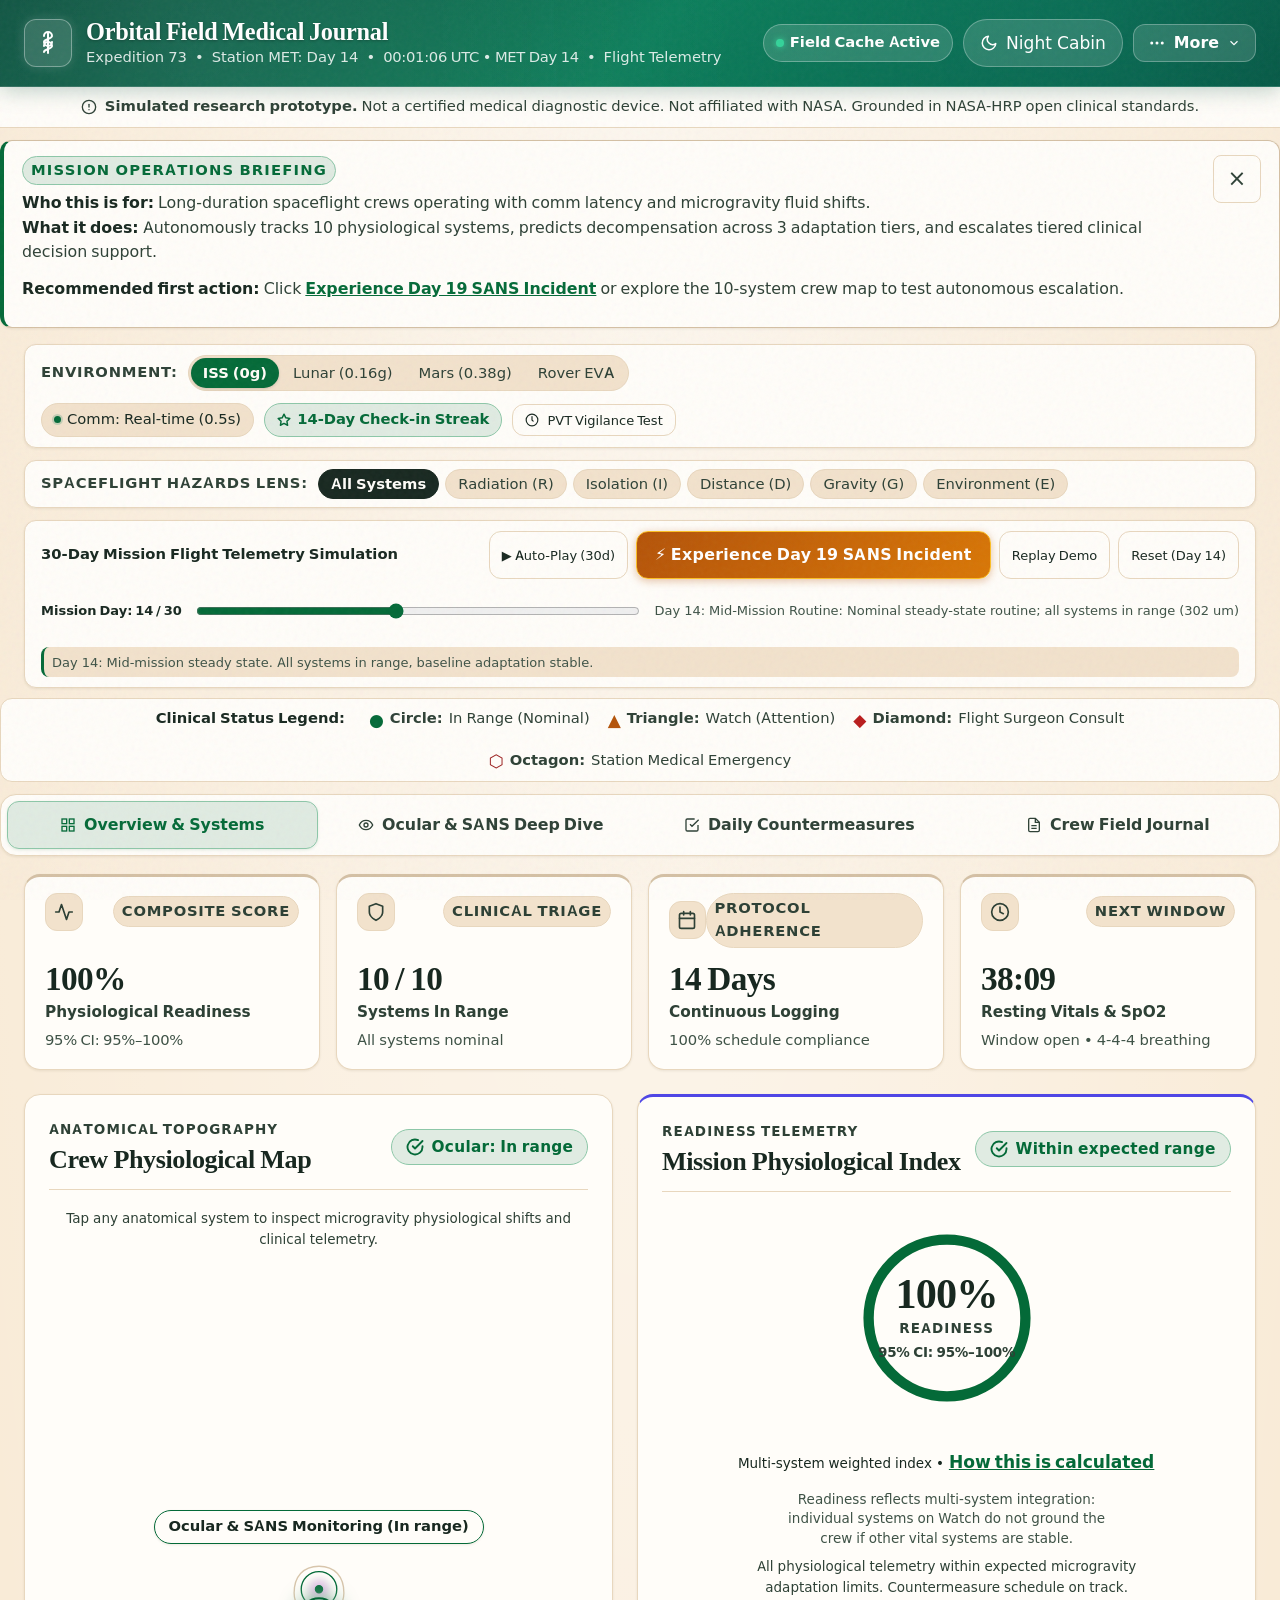
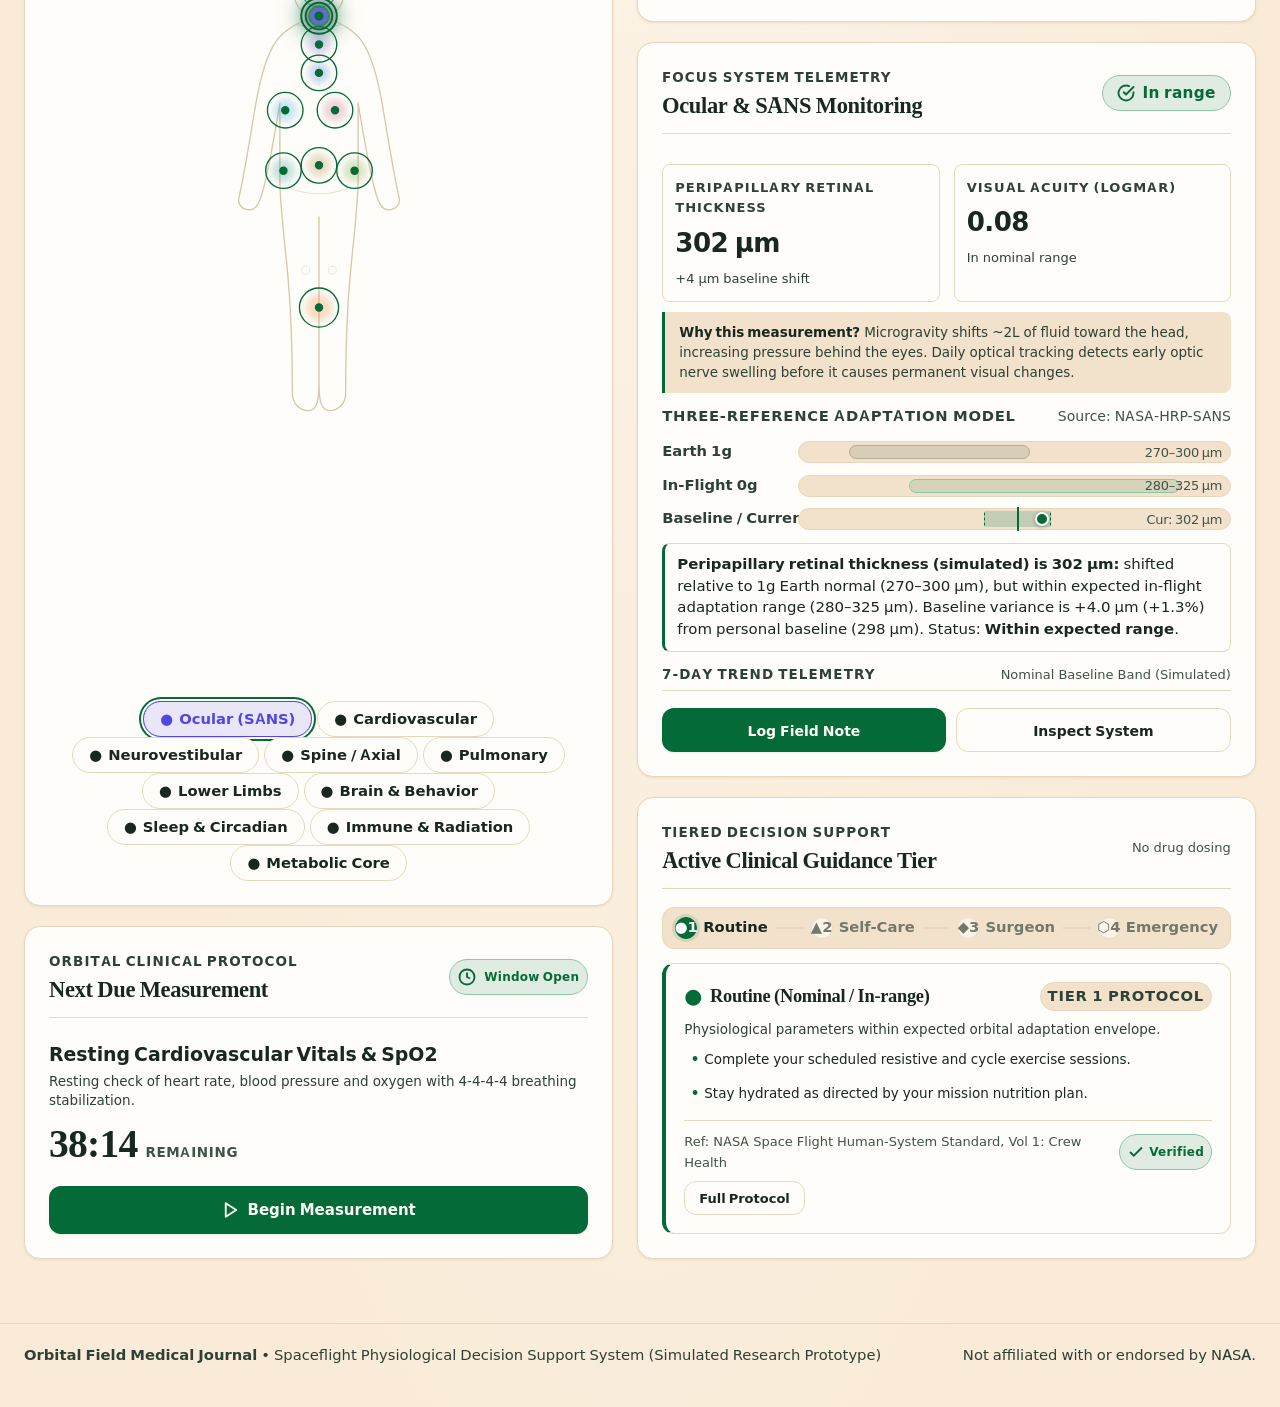
==== commit c15255d4: "fix: populate active guidance card with 4-tier stepper, position anatomical body map nodes, equalize" ====
--- a/index.html
+++ b/index.html
@@ -434,225 +434,221 @@
             Tap any anatomical system to inspect microgravity physiological shifts and clinical telemetry.
           </p>
 
-          <!-- SVG Body Map: Thin-line front-view contour, 10 non-overlapping systems with ONE soft radial glow each, focus rings and shape glyphs -->
+          <!-- SVG Body Map: 1.5px stroked front-view contour, 10 non-overlapping systems with ONE soft radial glow each, focus rings and shape glyphs -->
           <div class="body-map-wrapper">
             <div id="body-map-active-label" class="body-map-hover-tag" aria-live="polite">
-              Ocular &amp; SANS Monitoring (Nominal)
+              Ocular &amp; SANS Monitoring • In range (●)
             </div>
             <svg class="body-map-svg" viewBox="0 0 320 540" fill="none" xmlns="http://www.w3.org/2000/svg" role="img" aria-label="Interactive anatomical front-view outline of astronaut physiology">
               <defs>
                 <!-- Single Soft Radial Glow Filter per system -->
                 <filter id="system-soft-glow" x="-50%" y="-50%" width="200%" height="200%">
-                  <feGaussianBlur in="SourceGraphic" stdDeviation="5" />
+                  <feGaussianBlur in="SourceGraphic" stdDeviation="4" />
                 </filter>
               </defs>
 
-              <!-- Consistent Thin-Line Front-View Figure Contour (Stroked, No yellow/orange fill) -->
-              <g class="body-figure-contour" stroke="var(--color-border-strong)" stroke-width="1.4" stroke-linecap="round" stroke-linejoin="round" fill="none" opacity="0.65">
+              <!-- Consistent 1.5px Front-View Figure Contour (Crisp, High-Contrast, No stray organ blocks) -->
+              <g class="body-figure-contour" stroke="var(--color-border-strong)" stroke-width="1.5" stroke-linecap="round" stroke-linejoin="round" fill="none" opacity="0.9">
                 <!-- Cranium & Jaw -->
                 <path d="M160 16 C142 16 132 28 132 46 C132 60 142 70 152 74 C140 78 122 86 112 100 C102 114 94 140 88 176 C82 212 76 250 70 276 C68 284 74 290 82 290 C90 290 94 282 100 256 C106 230 112 194 116 170 L116 258 C116 280 120 314 124 354 C128 394 130 446 130 496 C130 508 138 516 148 516 C158 516 160 504 160 484 L160 298 L160 484 C160 504 162 516 172 516 C182 516 190 508 190 496 C190 446 192 394 196 354 C200 314 204 280 204 258 L204 170 C208 194 214 230 220 256 C226 282 230 290 238 290 C246 290 252 284 250 276 C244 250 238 212 232 176 C226 140 218 114 208 100 C198 86 180 78 168 74 C178 70 188 60 188 46 C188 28 178 16 160 16 Z" />
                 <!-- Clavicle line -->
-                <path d="M136 82 Q160 88 184 82" stroke-width="1.1" opacity="0.5" />
+                <path d="M136 82 Q160 88 184 82" stroke-width="1.2" opacity="0.6" />
                 <!-- Sternum reference line -->
-                <line x1="160" y1="88" x2="160" y2="150" stroke-width="1.1" stroke-dasharray="2 3" opacity="0.35" />
+                <line x1="160" y1="88" x2="160" y2="150" stroke-width="1.2" stroke-dasharray="2 3" opacity="0.4" />
                 <!-- Pelvis line -->
-                <path d="M128 266 Q160 278 192 266" stroke-width="1.1" opacity="0.4" />
+                <path d="M128 266 Q160 278 192 266" stroke-width="1.2" opacity="0.5" />
                 <!-- Patellar Knees -->
-                <circle cx="145" cy="358" r="4.5" stroke-width="1" opacity="0.35" />
-                <circle cx="175" cy="358" r="4.5" stroke-width="1" opacity="0.35" />
+                <circle cx="145" cy="358" r="4.5" stroke-width="1.2" opacity="0.4" />
+                <circle cx="175" cy="358" r="4.5" stroke-width="1.2" opacity="0.4" />
               </g>
 
-              <!-- 1. BRAIN / NEURO-COGNITIVE (Anchor: 160, 36) -->
+              <!-- 1. BRAIN / NEURO-COGNITIVE (True Anatomy: Cerebrum 160, 42) -->
               <g id="sys-neuro" class="body-system-region system--in-range" tabindex="0" role="button" aria-label="Brain and cognitive behavior. Status: Nominal." data-system="neuro">
                 <title>Brain &amp; Cognitive Behavior</title>
-                <circle class="map-hit-target" cx="160" cy="36" r="22" fill="transparent" />
-                <circle class="system-glow-bg" cx="160" cy="36" r="16" fill="var(--color-sys-neuro)" filter="url(#system-soft-glow)" />
-                <circle class="system-focus-ring" cx="160" cy="36" r="19" fill="none" stroke="var(--color-emerald)" stroke-width="1.8" />
-                <g transform="translate(160, 36)">
-                  <path class="sys-shape-glyph" d="M 0 -4 A 4 4 0 1 1 0 4 A 4 4 0 1 1 0 -4 Z" fill="var(--color-emerald)" />
+                <circle class="map-hit-target" cx="160" cy="42" r="20" fill="transparent" />
+                <circle class="system-glow-bg" cx="160" cy="42" r="11" fill="var(--color-sys-neuro)" filter="url(#system-soft-glow)" />
+                <circle class="system-focus-ring" cx="160" cy="42" r="15" fill="none" stroke="var(--color-emerald)" stroke-width="2.2" />
+                <g transform="translate(160, 42)">
+                  <path class="sys-shape-glyph" d="M 0 -3.5 A 3.5 3.5 0 1 1 0 3.5 A 3.5 3.5 0 1 1 0 -3.5 Z" fill="var(--color-emerald)" />
                 </g>
               </g>
 
-              <!-- 2. OCULAR / SANS MONITORING (Anchor: 160, 68) -->
+              <!-- 2. OCULAR / SANS MONITORING (True Anatomy: Eyes 160, 72) -->
               <g id="sys-ocular" class="body-system-region system--in-range selected-system" tabindex="0" role="button" aria-label="Ocular and SANS visual acuity. Status: Nominal." data-system="ocular">
                 <title>Ocular &amp; SANS Monitoring</title>
-                <circle class="map-hit-target" cx="160" cy="68" r="22" fill="transparent" />
-                <circle class="system-glow-bg" cx="160" cy="68" r="14" fill="var(--color-sys-ocular)" filter="url(#system-soft-glow)" />
-                <circle class="system-focus-ring" cx="160" cy="68" r="17" fill="none" stroke="var(--color-emerald)" stroke-width="1.8" />
-                <g transform="translate(160, 68)">
-                  <path class="sys-shape-glyph" d="M 0 -4 A 4 4 0 1 1 0 4 A 4 4 0 1 1 0 -4 Z" fill="var(--color-emerald)" />
+                <circle class="map-hit-target" cx="160" cy="72" r="20" fill="transparent" />
+                <circle class="system-glow-bg" cx="160" cy="72" r="11" fill="var(--color-sys-ocular)" filter="url(#system-soft-glow)" />
+                <circle class="system-focus-ring" cx="160" cy="72" r="15" fill="none" stroke="var(--color-emerald)" stroke-width="2.2" />
+                <g transform="translate(160, 72)">
+                  <path class="sys-shape-glyph" d="M 0 -3.5 A 3.5 3.5 0 1 1 0 3.5 A 3.5 3.5 0 1 1 0 -3.5 Z" fill="var(--color-emerald)" />
                 </g>
               </g>
 
-              <!-- 3. NEURO-VESTIBULAR ADAPTATION (Anchor: 160, 100) -->
+              <!-- 3. NEURO-VESTIBULAR ADAPTATION (True Anatomy: Inner Ear 160, 104) -->
               <g id="sys-cranial" class="body-system-region system--in-range" tabindex="0" role="button" aria-label="Neuro-vestibular adaptation. Status: Nominal." data-system="cranial">
                 <title>Neuro-vestibular Adaptation</title>
-                <circle class="map-hit-target" cx="160" cy="100" r="22" fill="transparent" />
-                <circle class="system-glow-bg" cx="160" cy="100" r="13" fill="var(--color-sys-cranial)" filter="url(#system-soft-glow)" />
-                <circle class="system-focus-ring" cx="160" cy="100" r="16" fill="none" stroke="var(--color-emerald)" stroke-width="1.8" />
-                <g transform="translate(160, 100)">
-                  <path class="sys-shape-glyph" d="M 0 -4 A 4 4 0 1 1 0 4 A 4 4 0 1 1 0 -4 Z" fill="var(--color-emerald)" />
+                <circle class="map-hit-target" cx="160" cy="104" r="20" fill="transparent" />
+                <circle class="system-glow-bg" cx="160" cy="104" r="11" fill="var(--color-sys-cranial)" filter="url(#system-soft-glow)" />
+                <circle class="system-focus-ring" cx="160" cy="104" r="15" fill="none" stroke="var(--color-emerald)" stroke-width="2.2" />
+                <g transform="translate(160, 104)">
+                  <path class="sys-shape-glyph" d="M 0 -3.5 A 3.5 3.5 0 1 1 0 3.5 A 3.5 3.5 0 1 1 0 -3.5 Z" fill="var(--color-emerald)" />
                 </g>
               </g>
 
-              <!-- 4. SLEEP & CIRCADIAN ARCHITECTURE (Anchor: 160, 130) -->
+              <!-- 4. SLEEP & CIRCADIAN ARCHITECTURE (True Anatomy: Brainstem / Pineal 160, 136) -->
               <g id="sys-sleep" class="body-system-region system--in-range" tabindex="0" role="button" aria-label="Sleep architecture and circadian rhythm. Status: Nominal." data-system="sleep">
                 <title>Sleep &amp; Circadian Rhythm</title>
-                <circle class="map-hit-target" cx="160" cy="130" r="22" fill="transparent" />
-                <circle class="system-glow-bg" cx="160" cy="130" r="12" fill="var(--color-sys-sleep)" filter="url(#system-soft-glow)" />
-                <circle class="system-focus-ring" cx="160" cy="130" r="15" fill="none" stroke="var(--color-emerald)" stroke-width="1.8" />
-                <g transform="translate(160, 130)">
-                  <path class="sys-shape-glyph" d="M 0 -4 A 4 4 0 1 1 0 4 A 4 4 0 1 1 0 -4 Z" fill="var(--color-emerald)" />
+                <circle class="map-hit-target" cx="160" cy="136" r="20" fill="transparent" />
+                <circle class="system-glow-bg" cx="160" cy="136" r="11" fill="var(--color-sys-sleep)" filter="url(#system-soft-glow)" />
+                <circle class="system-focus-ring" cx="160" cy="136" r="15" fill="none" stroke="var(--color-emerald)" stroke-width="2.2" />
+                <g transform="translate(160, 136)">
+                  <path class="sys-shape-glyph" d="M 0 -3.5 A 3.5 3.5 0 1 1 0 3.5 A 3.5 3.5 0 1 1 0 -3.5 Z" fill="var(--color-emerald)" />
                 </g>
               </g>
 
-              <!-- 5. PULMONARY GAS EXCHANGE (Anchor: 126, 172) -->
+              <!-- 5. PULMONARY GAS EXCHANGE (True Anatomy: Left Thoracic Lungs 122, 178) -->
               <g id="sys-pulmonary" class="body-system-region system--in-range" tabindex="0" role="button" aria-label="Pulmonary and alveolar gas exchange. Status: Nominal." data-system="pulmonary">
                 <title>Pulmonary Gas Exchange</title>
-                <circle class="map-hit-target" cx="126" cy="172" r="22" fill="transparent" />
-                <circle class="system-glow-bg" cx="126" cy="172" r="16" fill="var(--color-sys-pulmonary)" filter="url(#system-soft-glow)" />
-                <circle class="system-focus-ring" cx="126" cy="172" r="19" fill="none" stroke="var(--color-emerald)" stroke-width="1.8" />
-                <g transform="translate(126, 172)">
-                  <path class="sys-shape-glyph" d="M 0 -4 A 4 4 0 1 1 0 4 A 4 4 0 1 1 0 -4 Z" fill="var(--color-emerald)" />
+                <circle class="map-hit-target" cx="122" cy="178" r="20" fill="transparent" />
+                <circle class="system-glow-bg" cx="122" cy="178" r="12" fill="var(--color-sys-pulmonary)" filter="url(#system-soft-glow)" />
+                <circle class="system-focus-ring" cx="122" cy="178" r="16" fill="none" stroke="var(--color-emerald)" stroke-width="2.2" />
+                <g transform="translate(122, 178)">
+                  <path class="sys-shape-glyph" d="M 0 -3.5 A 3.5 3.5 0 1 1 0 3.5 A 3.5 3.5 0 1 1 0 -3.5 Z" fill="var(--color-emerald)" />
                 </g>
               </g>
 
-              <!-- 6. CARDIOVASCULAR & HEMODYNAMICS (Anchor: 174, 172) -->
+              <!-- 6. CARDIOVASCULAR & HEMODYNAMICS (True Anatomy: Mid-Thoracic Heart 178, 178) -->
               <g id="sys-cardio" class="body-system-region system--in-range" tabindex="0" role="button" aria-label="Cardiovascular stability. Status: Nominal." data-system="cardio">
                 <title>Cardiovascular &amp; Hemodynamics</title>
-                <circle class="map-hit-target" cx="174" cy="172" r="22" fill="transparent" />
-                <circle class="system-glow-bg" cx="174" cy="172" r="17" fill="var(--color-sys-cardio)" filter="url(#system-soft-glow)" />
-                <circle class="system-focus-ring" cx="174" cy="172" r="20" fill="none" stroke="var(--color-emerald)" stroke-width="1.8" />
-                <g transform="translate(174, 172)">
-                  <path class="sys-shape-glyph" d="M 0 -4 A 4 4 0 1 1 0 4 A 4 4 0 1 1 0 -4 Z" fill="var(--color-emerald)" />
+                <circle class="map-hit-target" cx="178" cy="178" r="20" fill="transparent" />
+                <circle class="system-glow-bg" cx="178" cy="178" r="12" fill="var(--color-sys-cardio)" filter="url(#system-soft-glow)" />
+                <circle class="system-focus-ring" cx="178" cy="178" r="16" fill="none" stroke="var(--color-emerald)" stroke-width="2.2" />
+                <g transform="translate(178, 178)">
+                  <path class="sys-shape-glyph" d="M 0 -3.5 A 3.5 3.5 0 1 1 0 3.5 A 3.5 3.5 0 1 1 0 -3.5 Z" fill="var(--color-emerald)" />
                 </g>
               </g>
 
-              <!-- 7. AXIAL SPINE & SKELETAL COLUMN (Anchor: 160, 222) -->
+              <!-- 7. AXIAL SPINE & SKELETAL COLUMN (True Anatomy: Lumbar Vertebral Column 160, 240) -->
               <g id="sys-spine" class="body-system-region system--in-range" tabindex="0" role="button" aria-label="Spinal elongation and axial skeleton. Status: Nominal." data-system="spine">
                 <title>Spinal &amp; Musculoskeletal Adaptation</title>
-                <circle class="map-hit-target" cx="160" cy="222" r="22" fill="transparent" />
-                <circle class="system-glow-bg" cx="160" cy="222" r="14" fill="var(--color-sys-spine)" filter="url(#system-soft-glow)" />
-                <circle class="system-focus-ring" cx="160" cy="222" r="17" fill="none" stroke="var(--color-emerald)" stroke-width="1.8" />
-                <g transform="translate(160, 222)">
-                  <path class="sys-shape-glyph" d="M 0 -4 A 4 4 0 1 1 0 4 A 4 4 0 1 1 0 -4 Z" fill="var(--color-emerald)" />
+                <circle class="map-hit-target" cx="160" cy="240" r="20" fill="transparent" />
+                <circle class="system-glow-bg" cx="160" cy="240" r="12" fill="var(--color-sys-spine)" filter="url(#system-soft-glow)" />
+                <circle class="system-focus-ring" cx="160" cy="240" r="16" fill="none" stroke="var(--color-emerald)" stroke-width="2.2" />
+                <g transform="translate(160, 240)">
+                  <path class="sys-shape-glyph" d="M 0 -3.5 A 3.5 3.5 0 1 1 0 3.5 A 3.5 3.5 0 1 1 0 -3.5 Z" fill="var(--color-emerald)" />
                 </g>
               </g>
 
-              <!-- 8. IMMUNE & RADIATION (Anchor: 122, 226) -->
+              <!-- 8. IMMUNE & RADIATION (True Anatomy: Spleen / Lymphatic Left Abdomen 120, 246) -->
               <g id="sys-immune" class="body-system-region system--in-range" tabindex="0" role="button" aria-label="Immune biomarkers and cosmic radiation dose. Status: Nominal." data-system="immune">
                 <title>Immune Biomarkers &amp; Radiation</title>
-                <circle class="map-hit-target" cx="122" cy="226" r="22" fill="transparent" />
-                <circle class="system-glow-bg" cx="122" cy="226" r="14" fill="var(--color-sys-immune)" filter="url(#system-soft-glow)" />
-                <circle class="system-focus-ring" cx="122" cy="226" r="17" fill="none" stroke="var(--color-emerald)" stroke-width="1.8" />
-                <g transform="translate(122, 226)">
-                  <path class="sys-shape-glyph" d="M 0 -4 A 4 4 0 1 1 0 4 A 4 4 0 1 1 0 -4 Z" fill="var(--color-emerald)" />
+                <circle class="map-hit-target" cx="120" cy="246" r="20" fill="transparent" />
+                <circle class="system-glow-bg" cx="120" cy="246" r="12" fill="var(--color-sys-immune)" filter="url(#system-soft-glow)" />
+                <circle class="system-focus-ring" cx="120" cy="246" r="16" fill="none" stroke="var(--color-emerald)" stroke-width="2.2" />
+                <g transform="translate(120, 246)">
+                  <path class="sys-shape-glyph" d="M 0 -3.5 A 3.5 3.5 0 1 1 0 3.5 A 3.5 3.5 0 1 1 0 -3.5 Z" fill="var(--color-emerald)" />
                 </g>
               </g>
 
-              <!-- 9. METABOLIC CORE & HYDRATION (Anchor: 198, 226) -->
+              <!-- 9. METABOLIC CORE & HYDRATION (True Anatomy: Liver / Core Metabolism Right Abdomen 200, 246) -->
               <g id="sys-metabolic" class="body-system-region system--in-range" tabindex="0" role="button" aria-label="Core temperature and metabolic balance. Status: Nominal." data-system="metabolic">
                 <title>Metabolic Core &amp; Hydration</title>
-                <circle class="map-hit-target" cx="198" cy="226" r="22" fill="transparent" />
-                <circle class="system-glow-bg" cx="198" cy="226" r="15" fill="var(--color-sys-metabolic)" filter="url(#system-soft-glow)" />
-                <circle class="system-focus-ring" cx="198" cy="226" r="18" fill="none" stroke="var(--color-emerald)" stroke-width="1.8" />
-                <g transform="translate(198, 226)">
-                  <path class="sys-shape-glyph" d="M 0 -4 A 4 4 0 1 1 0 4 A 4 4 0 1 1 0 -4 Z" fill="var(--color-emerald)" />
+                <circle class="map-hit-target" cx="200" cy="246" r="20" fill="transparent" />
+                <circle class="system-glow-bg" cx="200" cy="246" r="12" fill="var(--color-sys-metabolic)" filter="url(#system-soft-glow)" />
+                <circle class="system-focus-ring" cx="200" cy="246" r="16" fill="none" stroke="var(--color-emerald)" stroke-width="2.2" />
+                <g transform="translate(200, 246)">
+                  <path class="sys-shape-glyph" d="M 0 -3.5 A 3.5 3.5 0 1 1 0 3.5 A 3.5 3.5 0 1 1 0 -3.5 Z" fill="var(--color-emerald)" />
                 </g>
               </g>
 
-              <!-- 10. LOWER LIMBS & SOLEUS (Anchor: 160, 390) -->
+              <!-- 10. LOWER LIMBS & SOLEUS (True Anatomy: Calves / Soleus Muscle 160, 400) -->
               <g id="sys-limbs" class="body-system-region system--in-range" tabindex="0" role="button" aria-label="Lower limbs soleus muscle density. Status: Nominal." data-system="limbs">
-                <title>Lower Limbs &amp; Soleus Density</title>
-                <circle class="map-hit-target" cx="160" cy="390" r="26" fill="transparent" />
-                <circle class="system-glow-bg" cx="160" cy="390" r="16" fill="var(--color-sys-limbs)" filter="url(#system-soft-glow)" />
-                <circle class="system-focus-ring" cx="160" cy="390" r="19" fill="none" stroke="var(--color-emerald)" stroke-width="1.8" />
-                <g transform="translate(160, 390)">
-                  <path class="sys-shape-glyph" d="M 0 -4 A 4 4 0 1 1 0 4 A 4 4 0 1 1 0 -4 Z" fill="var(--color-emerald)" />
+                <title>Lower Limbs &amp; Venous Return</title>
+                <circle class="map-hit-target" cx="160" cy="400" r="22" fill="transparent" />
+                <circle class="system-glow-bg" cx="160" cy="400" r="14" fill="var(--color-sys-limbs)" filter="url(#system-soft-glow)" />
+                <circle class="system-focus-ring" cx="160" cy="400" r="18" fill="none" stroke="var(--color-emerald)" stroke-width="2.2" />
+                <g transform="translate(160, 400)">
+                  <path class="sys-shape-glyph" d="M 0 -3.5 A 3.5 3.5 0 1 1 0 3.5 A 3.5 3.5 0 1 1 0 -3.5 Z" fill="var(--color-emerald)" />
                 </g>
               </g>
             </svg>
           </div>
 
-          <!-- Quick interactive system selector pills (48px targets) -->
-          <nav class="body-map-legend" aria-label="Physiological system selector">
-            <button class="legend-chip active" data-target="ocular" type="button">
-              <span class="chip-shape-indicator" style="color:var(--color-emerald);">●</span>
-              <span>Ocular (SANS)</span>
-            </button>
-            <button class="legend-chip" data-target="cardio" type="button">
-              <span class="chip-shape-indicator" style="color:var(--color-emerald);">●</span>
-              <span>Cardiovascular</span>
-            </button>
-            <button class="legend-chip" data-target="cranial" type="button">
-              <span class="chip-shape-indicator" style="color:var(--color-emerald);">●</span>
-              <span>Neurovestibular</span>
-            </button>
-            <button class="legend-chip" data-target="spine" type="button">
-              <span class="chip-shape-indicator" style="color:var(--color-emerald);">●</span>
-              <span>Spine / Axial</span>
-            </button>
-            <button class="legend-chip" data-target="pulmonary" type="button">
-              <span class="chip-shape-indicator" style="color:var(--color-emerald);">●</span>
-              <span>Pulmonary</span>
-            </button>
-            <button class="legend-chip" data-target="limbs" type="button">
-              <span class="chip-shape-indicator" style="color:var(--color-emerald);">●</span>
-              <span>Lower Limbs</span>
-            </button>
-            <button class="legend-chip" data-target="neuro" type="button">
-              <span class="chip-shape-indicator" style="color:var(--color-emerald);">●</span>
-              <span>Brain &amp; Behavior</span>
-            </button>
-            <button class="legend-chip" data-target="sleep" type="button">
-              <span class="chip-shape-indicator" style="color:var(--color-emerald);">●</span>
-              <span>Sleep &amp; Circadian</span>
-            </button>
-            <button class="legend-chip" data-target="immune" type="button">
-              <span class="chip-shape-indicator" style="color:var(--color-emerald);">●</span>
-              <span>Immune &amp; Radiation</span>
-            </button>
-            <button class="legend-chip" data-target="metabolic" type="button">
-              <span class="chip-shape-indicator" style="color:var(--color-emerald);">●</span>
-              <span>Metabolic Core</span>
-            </button>
-          </nav>
+          <!-- Anatomical Legend Chips (10-System Interactive Matrix) -->
+          <div class="system-legend" style="margin-top: 14px;">
+            <div class="legend-grid">
+              <button class="legend-chip active" data-target="ocular">
+                <span class="legend-chip-marker">●</span>
+                <span class="legend-chip-label">Ocular (SANS)</span>
+              </button>
+              <button class="legend-chip" data-target="cardio">
+                <span class="legend-chip-marker">●</span>
+                <span class="legend-chip-label">Cardiovascular</span>
+              </button>
+              <button class="legend-chip" data-target="cranial">
+                <span class="legend-chip-marker">●</span>
+                <span class="legend-chip-label">Neurovestibular</span>
+              </button>
+              <button class="legend-chip" data-target="spine">
+                <span class="legend-chip-marker">●</span>
+                <span class="legend-chip-label">Spine / Axial</span>
+              </button>
+              <button class="legend-chip" data-target="pulmonary">
+                <span class="legend-chip-marker">●</span>
+                <span class="legend-chip-label">Pulmonary</span>
+              </button>
+              <button class="legend-chip" data-target="limbs">
+                <span class="legend-chip-marker">●</span>
+                <span class="legend-chip-label">Lower Limbs</span>
+              </button>
+              <button class="legend-chip" data-target="neuro">
+                <span class="legend-chip-marker">●</span>
+                <span class="legend-chip-label">Brain &amp; Behavior</span>
+              </button>
+              <button class="legend-chip" data-target="sleep">
+                <span class="legend-chip-marker">●</span>
+                <span class="legend-chip-label">Sleep &amp; Circadian</span>
+              </button>
+              <button class="legend-chip" data-target="immune">
+                <span class="legend-chip-marker">●</span>
+                <span class="legend-chip-label">Immune &amp; Radiation</span>
+              </button>
+              <button class="legend-chip" data-target="metabolic">
+                <span class="legend-chip-marker">●</span>
+                <span class="legend-chip-label">Metabolic Core</span>
+              </button>
+            </div>
+          </div>
         </section>
 
-        <!-- 2. Next Due Measurement (Balanced in Left Column) -->
+        <!-- 2. Next Due Measurement (Positioned in Left Column) -->
         <section class="journal-card" id="card-next-due" aria-labelledby="next-due-heading">
           <div class="card-header">
             <div class="card-title-group">
               <span class="card-meta">Orbital Clinical Protocol</span>
-              <h2 id="next-due-heading">Next Due Measurement</h2>
-            </div>
-            <span class="status-badge status--in-range">
-              <svg viewBox="0 0 24 24" fill="none" stroke="currentColor" stroke-width="2" stroke-linecap="round" stroke-linejoin="round" aria-hidden="true">
-                <circle cx="12" cy="12" r="10"/>
-                <polyline points="12 6 12 12 16 14"/>
-              </svg>
-              <span>Window Open</span>
+              <h2 id="next-due-heading" style="font-size: 1.25rem;">Next Due Measurement</h2>
+            </div>
+            <span class="status-badge status--in-range" id="next-due-window-badge" style="font-size: 12px; padding: 2px 8px;">
+              <svg viewBox="0 0 24 24" width="12" height="12" fill="none" stroke="currentColor" stroke-width="2.5"><circle cx="12" cy="12" r="10"/><polyline points="12 6 12 12 16 14"/></svg>
+              Window Open
             </span>
           </div>
 
-          <div class="next-due-card">
-            <h3 style="font-size: 1.15rem; margin-top: 4px; font-weight: 700;">Resting Cardiovascular Vitals &amp; SpO2</h3>
-            <p class="text-muted" style="font-size: 13.5px; margin: 6px 0 12px; line-height: 1.45;">
-              Resting check of heart rate, blood pressure and oxygen with 4-4-4 breathing stabilization.
-            </p>
-
-            <div class="timer-display" style="margin-bottom: 14px;">
-              <span class="timer-digits num-tabular" id="due-countdown">38:14</span>
-              <span class="timer-unit">Remaining</span>
-            </div>
-
-            <button class="btn-primary" id="start-measurement-btn" style="width: 100%; font-size: 13.5px;" type="button" aria-label="Begin guided measurement procedure">
-              <svg width="18" height="18" viewBox="0 0 24 24" fill="none" stroke="currentColor" stroke-width="2" stroke-linecap="round" stroke-linejoin="round" style="margin-right: 8px;" aria-hidden="true">
-                <polygon points="5 3 19 12 5 21 5 3"/>
-              </svg>
-              <span>Begin Measurement</span>
-            </button>
-          </div>
+          <div class="next-due-body" style="padding: 4px 0 8px 0;">
+            <div style="font-weight: 700; font-size: 1.05rem; color: var(--color-ink); margin-bottom: 2px;">Resting Cardiovascular Vitals &amp; SpO2</div>
+            <div class="text-muted" style="font-size: 13.5px; line-height: 1.45; margin-bottom: 12px;">Resting check of heart rate, blood pressure and oxygen with 4-4-4-4 breathing stabilization.</div>
+            <div class="countdown-display" style="display: flex; align-items: baseline; gap: 8px; margin-bottom: 14px;">
+              <span class="num-tabular" id="measurement-countdown-timer" style="font-family: var(--font-serif); font-size: 2.2rem; font-weight: 700; color: var(--color-ink); line-height: 1;">38:14</span>
+              <span class="text-faint" style="font-size: 13.5px; font-weight: 600; text-transform: uppercase; letter-spacing: 0.05em;">Remaining</span>
+            </div>
+          </div>
+
+          <button class="btn-primary" id="begin-measurement-action-btn" style="width: 100%; min-height: 48px; font-weight: 600; display: inline-flex; align-items: center; justify-content: center; gap: 8px; font-size: 15px;">
+            <svg width="18" height="18" viewBox="0 0 24 24" fill="none" stroke="currentColor" stroke-width="2.5" stroke-linecap="round" stroke-linejoin="round" aria-hidden="true">
+              <polygon points="5 3 19 12 5 21 5 3"/>
+            </svg>
+            Begin Measurement
+          </button>
         </section>
       </div>
 
@@ -687,15 +683,15 @@
             <div class="ring-inner-data">
               <span class="readiness-score-text num-tabular" id="readiness-score-text">87%</span>
               <span class="readiness-unit-label">Readiness</span>
-              <span class="readiness-ci-text num-tabular" id="readiness-ci-text" style="font-size: 13px;">95% CI: 84%–90%</span>
-            </div>
-          </div>
-
-          <div class="readiness-calculation-note" style="margin-top: 6px; font-size: 13px;">
+              <span class="readiness-ci-text num-tabular" id="readiness-ci-text" style="font-size: 13.5px;">95% CI: 84%–90%</span>
+            </div>
+          </div>
+
+          <div class="readiness-calculation-note" style="margin-top: 6px; font-size: 13.5px;">
             Multi-system weighted index • <a href="#calc" id="readiness-popover-trigger" style="color:var(--color-emerald); font-weight:600; text-decoration:underline;">How this is calculated</a>
           </div>
 
-          <div class="text-faint" style="font-size: 13px; text-align:center; max-width:340px; margin:4px auto 8px auto; line-height:1.45;">
+          <div class="text-faint" style="font-size: 13.5px; text-align:center; max-width:340px; margin:4px auto 8px auto; line-height:1.45;">
             Readiness reflects multi-system integration: individual systems on Watch do not ground the crew if other vital systems are stable.
           </div>
 
@@ -719,31 +715,41 @@
             </div>
           </div>
 
-          <!-- Live Dual Metrics Display -->
-          <div style="display: grid; grid-template-columns: 1fr 1fr; gap: 12px; margin: 12px 0;">
-            <div style="background: var(--color-surface); padding: 12px 14px; border-radius: var(--radius-md); border: 1px solid var(--color-border);">
-              <div class="text-faint" id="overview-selected-m1-label" style="font-size: 13px;">Peripapillary Retinal Thickness</div>
-              <div class="num-tabular" id="overview-selected-m1-val" style="font-size: 1.4rem; font-weight: 700; color: var(--color-ink); margin: 3px 0;">302 µm</div>
-              <div class="text-faint" id="overview-selected-m1-sub" style="font-size: 13px; color: var(--color-ink-muted);">+4 µm baseline shift</div>
-            </div>
-            <div style="background: var(--color-surface); padding: 12px 14px; border-radius: var(--radius-md); border: 1px solid var(--color-border);">
-              <div class="text-faint" id="overview-selected-m2-label" style="font-size: 13px;">Visual Acuity (LogMAR)</div>
-              <div class="num-tabular" id="overview-selected-m2-val" style="font-size: 1.4rem; font-weight: 700; color: var(--color-ink); margin: 3px 0;">0.08</div>
-              <div class="text-faint" id="overview-selected-m2-sub" style="font-size: 13px; color: var(--color-emerald);">In nominal range</div>
-            </div>
-          </div>
-
-          <!-- Clinical Why-This-Measurement Explanation -->
-          <div style="background: var(--color-surface); padding: 10px 14px; border-radius: var(--radius-sm); border-left: 3px solid var(--color-emerald); margin-bottom: 14px;">
-            <div style="font-size: 13px; font-weight: 700; color: var(--color-ink); margin-bottom: 2px;">Why this measurement?</div>
-            <div id="overview-selected-why" style="font-size: 13px; color: var(--color-ink-muted); line-height: 1.45;">
-              Microgravity shifts ~2L of fluid toward the head, increasing pressure behind the eyes. Daily optical tracking detects early optic nerve swelling before it causes permanent visual changes.
-            </div>
-          </div>
-
-          <button class="btn-primary" id="btn-goto-sans" style="width: 100%; font-size: 13px;" type="button">
-            <span>Inspect System Deep Dive (Trend Chart &amp; Models) →</span>
-          </button>
+          <div class="telemetry-compact-grid" style="display: grid; grid-template-columns: 1fr 1fr; gap: 14px; margin: 12px 0 10px 0;">
+            <div class="telemetry-box" style="background: var(--color-surface); border: 1px solid var(--color-border); border-radius: var(--radius-sm); padding: 12px;">
+              <div class="card-meta" id="overview-selected-m1-label" style="font-size: 13px;">Optic Disc Thickness</div>
+              <div class="num-tabular" id="overview-selected-m1-val" style="font-size: 1.45rem; font-weight: 700; color: var(--color-ink); margin: 4px 0;">302 µm</div>
+              <div class="text-faint" id="overview-selected-m1-sub" style="font-size: 13px; color: var(--color-ink-muted);">+4 µm baseline shift [Simulated]</div>
+            </div>
+            <div class="telemetry-box" style="background: var(--color-surface); border: 1px solid var(--color-border); border-radius: var(--radius-sm); padding: 12px;">
+              <div class="card-meta" id="overview-selected-m2-label" style="font-size: 13px;">Visual Acuity (LogMAR)</div>
+              <div class="num-tabular" id="overview-selected-m2-val" style="font-size: 1.45rem; font-weight: 700; color: var(--color-ink); margin: 4px 0;">0.08</div>
+              <div class="text-faint" id="overview-selected-m2-sub" style="font-size: 13px; color: var(--color-emerald);">In nominal range [Simulated]</div>
+            </div>
+          </div>
+
+          <div style="background: var(--color-surface-hover); border-left: 3px solid var(--color-emerald); padding: 10px 14px; border-radius: 0 var(--radius-sm) var(--radius-sm) 0; margin-bottom: 12px;">
+            <p class="text-muted" style="font-size: 13.5px; line-height: 1.5; margin: 0;">
+              <strong style="color: var(--color-ink);">Why this measurement?</strong> <span id="overview-selected-why">Microgravity shifts ~2L of fluid toward the head, increasing pressure behind the eyes. Daily optical tracking detects early optic nerve swelling before it causes permanent visual changes.</span>
+            </p>
+          </div>
+
+          <!-- Three-reference model inline horizontal ruler -->
+          <div id="inspect-three-ruler" class="three-reference-ruler" style="margin-bottom: 12px;"></div>
+
+          <div class="card-header" style="padding: 0 0 4px 0; margin-bottom: 8px;">
+            <span class="card-meta">7-Day Trend Telemetry</span>
+            <span class="text-faint" style="font-size: 13px;">Nominal Baseline Band (Simulated)</span>
+          </div>
+
+          <div style="display: flex; gap: 10px; margin-top: 10px;">
+            <button class="btn-primary" id="overview-log-vital-btn" style="flex: 1; min-height: 44px; font-weight: 600; display: inline-flex; align-items: center; justify-content: center; gap: 6px; font-size: 14px;">
+              Log Field Note
+            </button>
+            <button class="btn-secondary" id="overview-inspect-system-btn" style="flex: 1; min-height: 44px; font-weight: 600; font-size: 14px;">
+              Inspect System
+            </button>
+          </div>
         </section>
 
         <!-- 5. Active Clinical Guidance Tier Summary -->
@@ -763,6 +769,7 @@
       </div>
     </div>
   </div>
+
 
   <!-- TAB VIEW 2: OCULAR & SANS DEEP DIVE -->
   <div id="view-sans" class="tab-view" role="tabpanel" aria-labelledby="tab-btn-sans">
--- a/styles.css
+++ b/styles.css
@@ -284,11 +284,12 @@
 
 .text-muted {
   color: var(--color-ink-muted);
+  font-size: 13.5px;
 }
 
 .text-faint {
   color: var(--color-ink-faint);
-  font-size: 0.85rem;
+  font-size: 13.5px;
 }
 
 .text-ochre {
@@ -555,11 +556,11 @@
 }
 
 .card-meta {
-  font-size: 0.82rem;
+  font-size: 13.5px;
   text-transform: uppercase;
   letter-spacing: 0.08em;
   color: var(--color-ink-muted);
-  font-weight: 600;
+  font-weight: 700;
 }
 
 /* ================= HEADER & APP SHELL (HERO EMERALD IDENTITY) ================= */
@@ -1472,7 +1473,7 @@
 
 .ring-score-label,
 .readiness-unit-label {
-  font-size: 13px;
+  font-size: 13.5px;
   text-transform: uppercase;
   letter-spacing: 0.08em;
   color: var(--color-ink-muted);
@@ -1481,8 +1482,9 @@
 }
 
 .readiness-ci-text {
-  font-size: 13px;
+  font-size: 13.5px;
   color: var(--color-ink-muted);
+  font-weight: 600;
   margin-top: 2px;
 }
 
@@ -3158,11 +3160,9 @@
 /* ================= OVERVIEW TAB BALANCED TWO-COLUMN LAYOUT ================= */
 .overview-grid-two-col {
   display: grid;
-  grid-template-columns: 1fr 1fr;
-  gap: 20px;
-  align-items: start;
-  max-width: 1400px;
-  margin: 0 auto;
+  grid-template-columns: minmax(360px, 1fr) minmax(360px, 1.05fr);
+  gap: 24px;
+  align-items: stretch;
 }
 
 .overview-column {
@@ -3170,9 +3170,15 @@
   flex-direction: column;
   gap: 20px;
 }
+.overview-column > .journal-card:last-child {
+  flex: 1;
+}
 
 @media (max-width: 900px) {
   .overview-grid-two-col {
-    grid-template-columns: 1fr;
-  }
-}
+  display: grid;
+  grid-template-columns: minmax(360px, 1fr) minmax(360px, 1.05fr);
+  gap: 24px;
+  align-items: stretch;
+}
+}
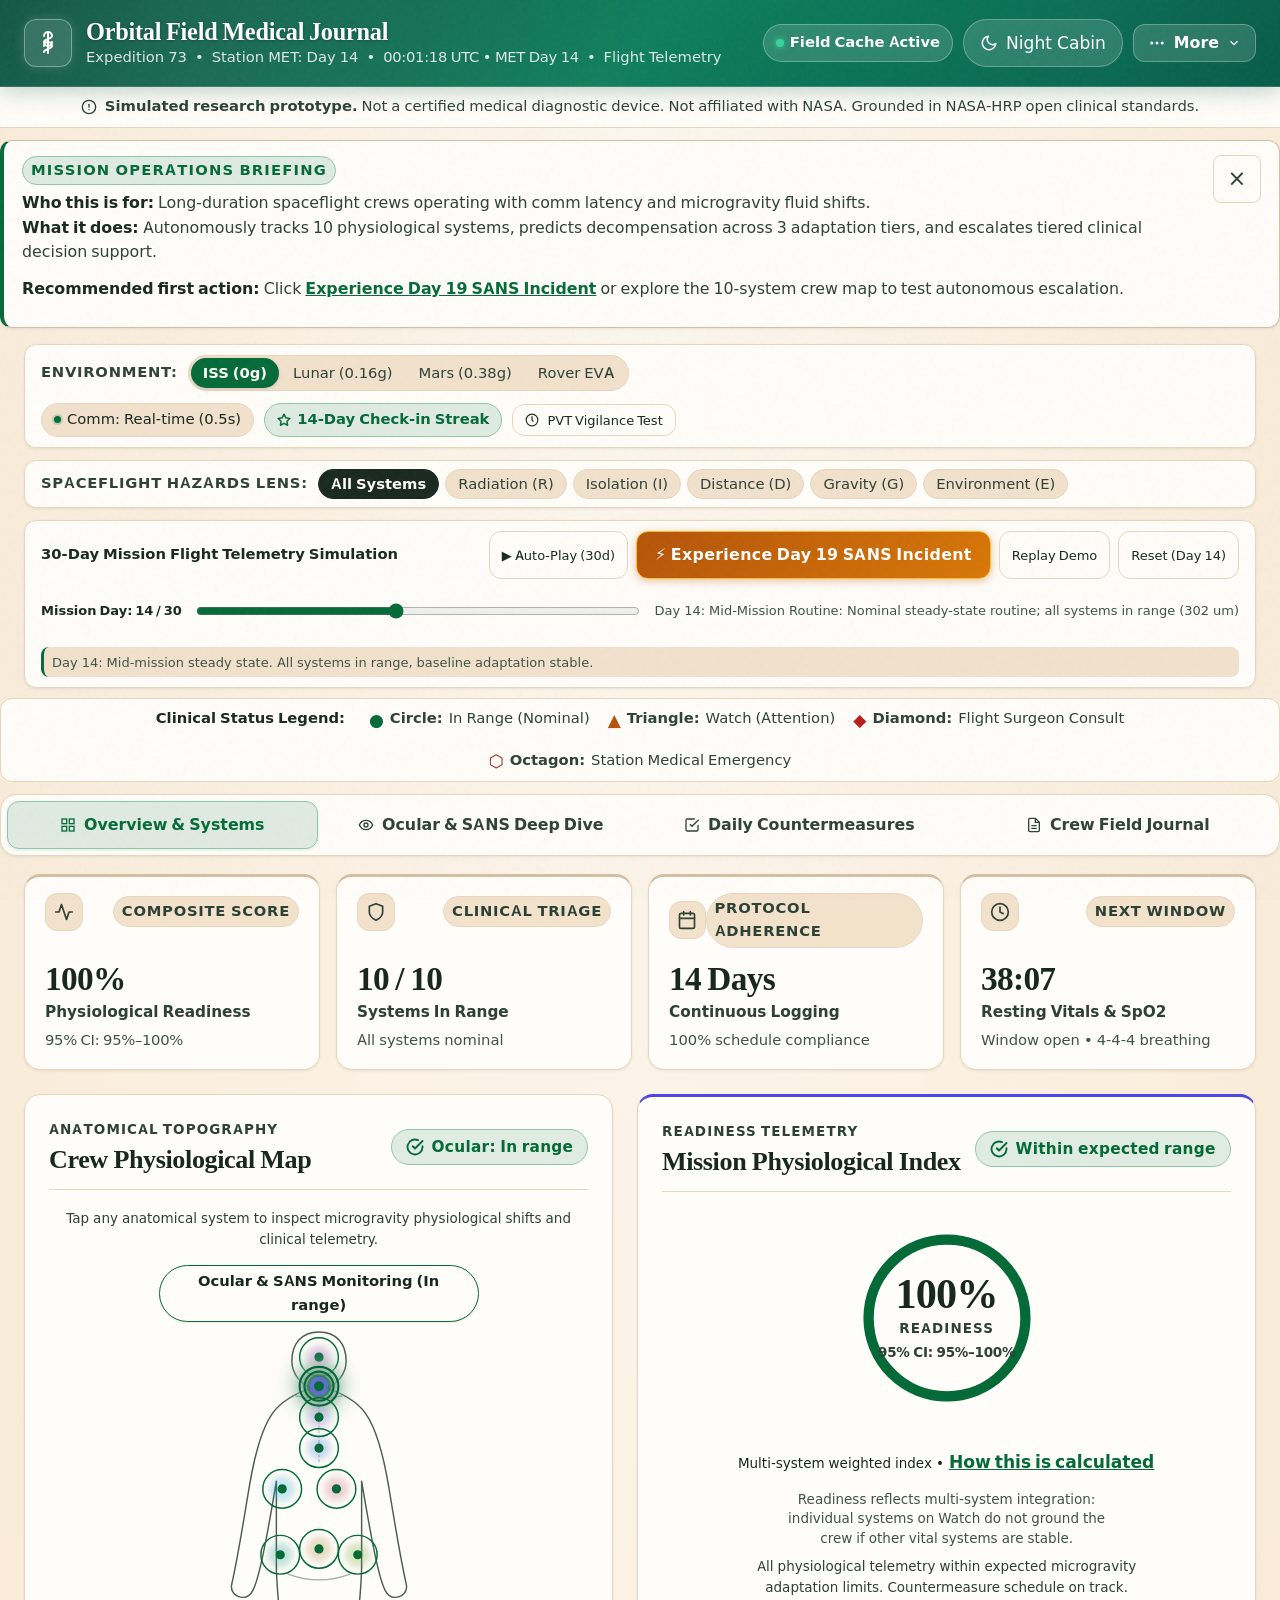
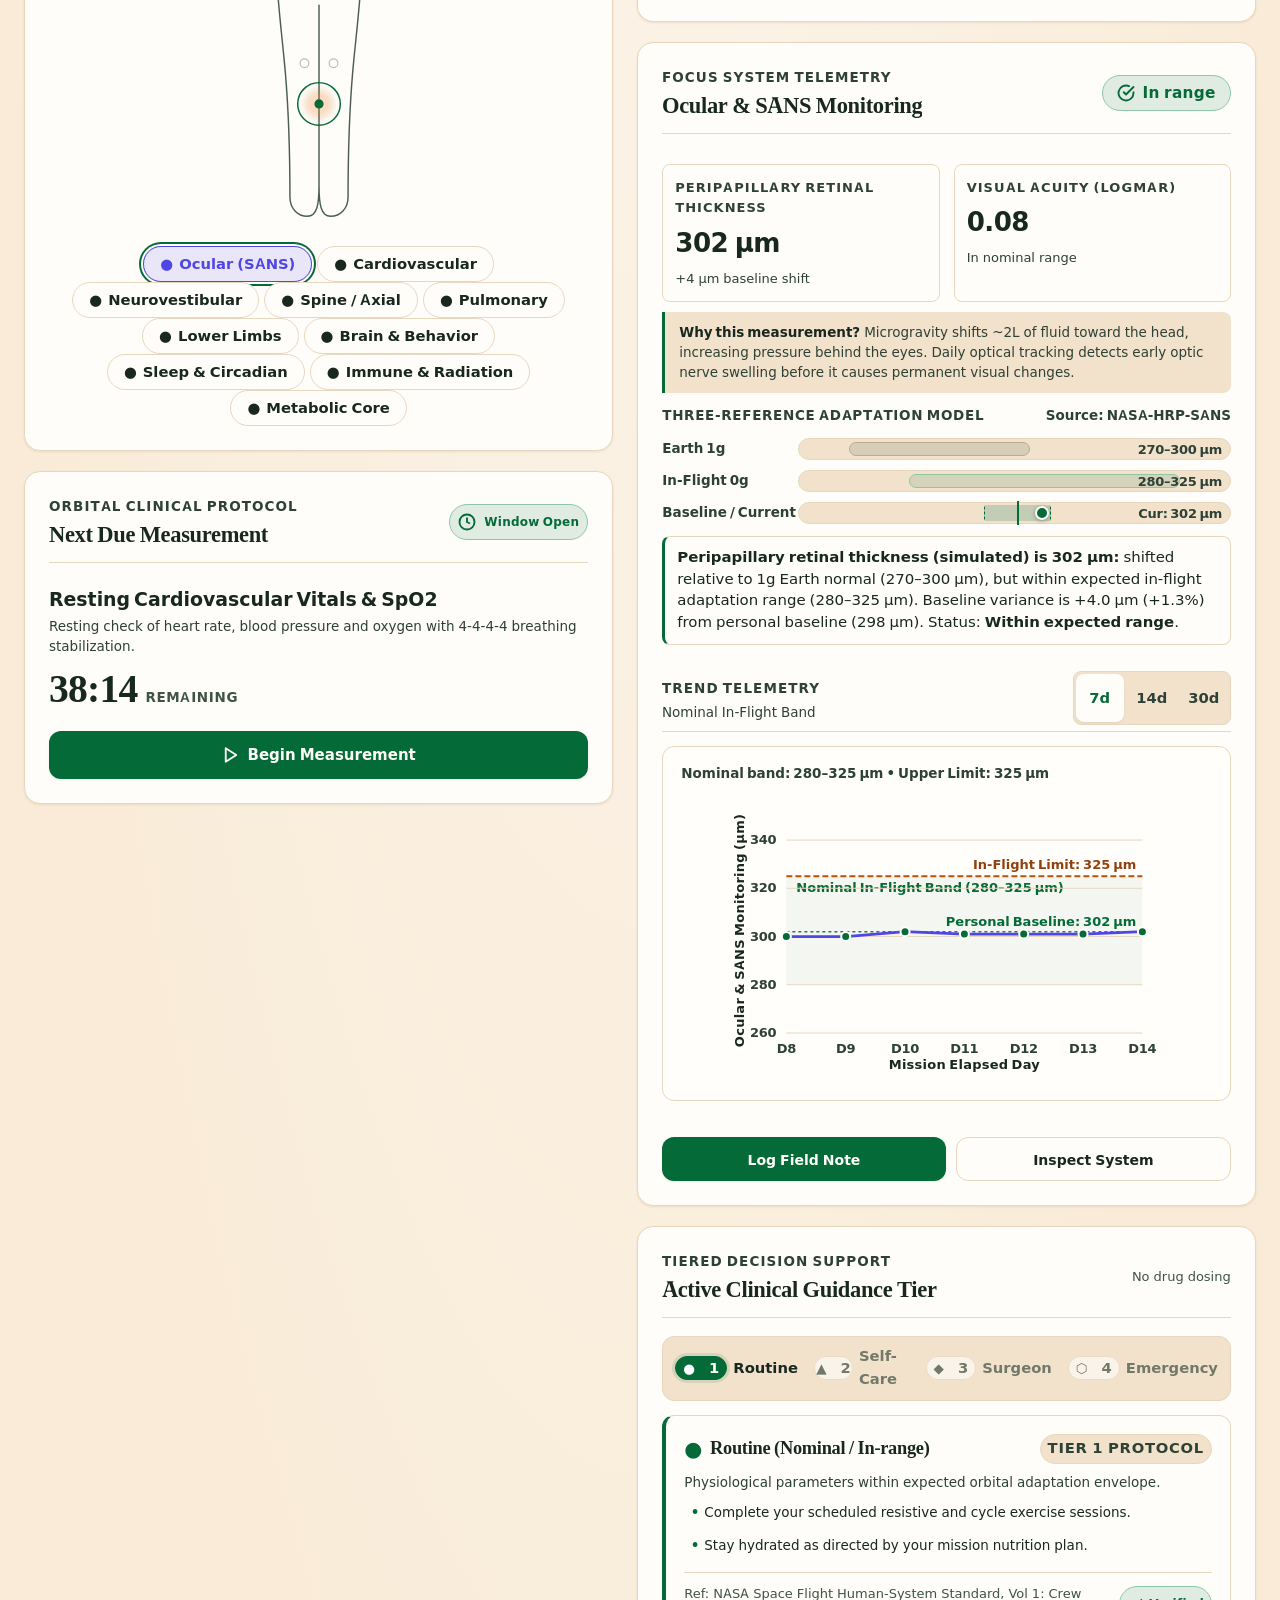
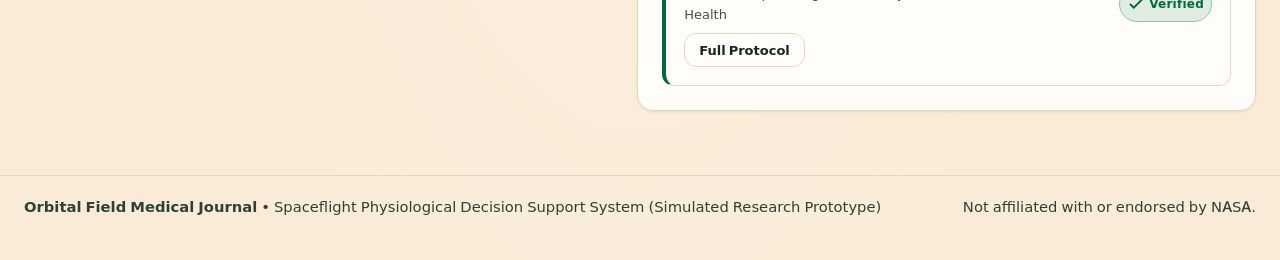
==== commit 45f2ccdd: "fix(polish): scale body map SVG to eliminate card gaps, enhance figure contrast >=3:1, wire 285px tr" ====
--- a/index.html
+++ b/index.html
@@ -26,7 +26,7 @@
   <meta name="twitter:description" content="Offline-first spaceflight crew physiological monitoring and clinical telemetry logging PWA for NASA Space Apps 2026.">
   <meta name="twitter:image" content="https://rohini-s-286.github.io/orbital-field-medical-journal/og-image.png">
 
-  <link rel="stylesheet" href="./styles.css?v=11">
+  <link rel="stylesheet" href="./styles.css?v=12">
 
   <!-- Auto-clear obsolete SW caches on load -->
   <script>
@@ -439,7 +439,7 @@
             <div id="body-map-active-label" class="body-map-hover-tag" aria-live="polite">
               Ocular &amp; SANS Monitoring • In range (●)
             </div>
-            <svg class="body-map-svg" viewBox="0 0 320 540" fill="none" xmlns="http://www.w3.org/2000/svg" role="img" aria-label="Interactive anatomical front-view outline of astronaut physiology">
+            <svg class="body-map-svg" viewBox="0 14 320 508" preserveAspectRatio="xMidYMid meet" fill="none" xmlns="http://www.w3.org/2000/svg" role="img" aria-label="Interactive anatomical front-view outline of astronaut physiology">
               <defs>
                 <!-- Single Soft Radial Glow Filter per system -->
                 <filter id="system-soft-glow" x="-50%" y="-50%" width="200%" height="200%">
@@ -448,7 +448,7 @@
               </defs>
 
               <!-- Consistent 1.5px Front-View Figure Contour (Crisp, High-Contrast, No stray organ blocks) -->
-              <g class="body-figure-contour" stroke="var(--color-border-strong)" stroke-width="1.5" stroke-linecap="round" stroke-linejoin="round" fill="none" opacity="0.9">
+              <g class="body-figure-contour" stroke="var(--color-body-figure-stroke)" stroke-width="1.5" stroke-linecap="round" stroke-linejoin="round" fill="none">
                 <!-- Cranium & Jaw -->
                 <path d="M160 16 C142 16 132 28 132 46 C132 60 142 70 152 74 C140 78 122 86 112 100 C102 114 94 140 88 176 C82 212 76 250 70 276 C68 284 74 290 82 290 C90 290 94 282 100 256 C106 230 112 194 116 170 L116 258 C116 280 120 314 124 354 C128 394 130 446 130 496 C130 508 138 516 148 516 C158 516 160 504 160 484 L160 298 L160 484 C160 504 162 516 172 516 C182 516 190 508 190 496 C190 446 192 394 196 354 C200 314 204 280 204 258 L204 170 C208 194 214 230 220 256 C226 282 230 290 238 290 C246 290 252 284 250 276 C244 250 238 212 232 176 C226 140 218 114 208 100 C198 86 180 78 168 74 C178 70 188 60 188 46 C188 28 178 16 160 16 Z" />
                 <!-- Clavicle line -->
@@ -719,12 +719,12 @@
             <div class="telemetry-box" style="background: var(--color-surface); border: 1px solid var(--color-border); border-radius: var(--radius-sm); padding: 12px;">
               <div class="card-meta" id="overview-selected-m1-label" style="font-size: 13px;">Optic Disc Thickness</div>
               <div class="num-tabular" id="overview-selected-m1-val" style="font-size: 1.45rem; font-weight: 700; color: var(--color-ink); margin: 4px 0;">302 µm</div>
-              <div class="text-faint" id="overview-selected-m1-sub" style="font-size: 13px; color: var(--color-ink-muted);">+4 µm baseline shift [Simulated]</div>
+              <div class="text-faint" id="overview-selected-m1-sub" style="font-size: 13px; color: var(--color-ink-muted);">+4 µm baseline shift</div>
             </div>
             <div class="telemetry-box" style="background: var(--color-surface); border: 1px solid var(--color-border); border-radius: var(--radius-sm); padding: 12px;">
               <div class="card-meta" id="overview-selected-m2-label" style="font-size: 13px;">Visual Acuity (LogMAR)</div>
               <div class="num-tabular" id="overview-selected-m2-val" style="font-size: 1.45rem; font-weight: 700; color: var(--color-ink); margin: 4px 0;">0.08</div>
-              <div class="text-faint" id="overview-selected-m2-sub" style="font-size: 13px; color: var(--color-emerald);">In nominal range [Simulated]</div>
+              <div class="text-faint" id="overview-selected-m2-sub" style="font-size: 13px; color: var(--color-emerald);">In nominal range</div>
             </div>
           </div>
 
@@ -737,9 +737,29 @@
           <!-- Three-reference model inline horizontal ruler -->
           <div id="inspect-three-ruler" class="three-reference-ruler" style="margin-bottom: 12px;"></div>
 
-          <div class="card-header" style="padding: 0 0 4px 0; margin-bottom: 8px;">
-            <span class="card-meta">7-Day Trend Telemetry</span>
-            <span class="text-faint" style="font-size: 13px;">Nominal Baseline Band (Simulated)</span>
+          <!-- Longitudinal Trend Telemetry (Always renders; hides if no telemetry data) -->
+          <div id="overview-trend-section" style="margin-top: 14px; margin-bottom: 12px;">
+            <div id="overview-trend-header" class="card-header" style="padding: 0 0 6px 0; margin-bottom: 8px; display: flex; align-items: center; justify-content: space-between;">
+              <div>
+                <span class="card-meta" id="overview-trend-heading">Trend Telemetry</span>
+                <span class="text-faint" id="overview-trend-sub" style="font-size: 13.5px; display: block; color: var(--color-ink-muted);">Nominal In-Flight Band</span>
+              </div>
+              <div class="chart-range-toggle" role="group" aria-label="Trend chart time range">
+                <button class="chart-range-btn active" id="overview-chart-range-7d" data-range="7">7d</button>
+                <button class="chart-range-btn" id="overview-chart-range-14d" data-range="14">14d</button>
+                <button class="chart-range-btn" id="overview-chart-range-30d" data-range="30">30d</button>
+              </div>
+            </div>
+
+            <div class="chart-container" id="overview-chart-container" style="min-height: 285px; position: relative;">
+              <div id="overview-chart-baseline-info" style="font-size: 13.5px; font-weight: 600; color: var(--color-ink-muted); margin-bottom: 6px;">
+                Nominal Envelope: 280–325 µm • Upper Limit: 325 µm
+              </div>
+              <div id="overview-dynamic-chart-wrapper">
+                <!-- Dynamic SVG rendered by renderTrendChart() -->
+              </div>
+              <div id="overview-chart-live-tooltip" class="chart-tooltip-panel" style="display: none;"></div>
+            </div>
           </div>
 
           <div style="display: flex; gap: 10px; margin-top: 10px;">
@@ -1607,8 +1627,8 @@
   <div id="toast-container" class="toast-container" aria-live="polite" aria-atomic="true"></div>
 
   <!-- Clinical Knowledge Base Data Script -->
-  <script src="./clinical-ranges.js?v=11"></script>
+  <script src="./clinical-ranges.js?v=12"></script>
   <!-- Application Core Script -->
-  <script src="./app.js?v=11"></script>
+  <script src="./app.js?v=12"></script>
 </body>
 </html>
--- a/styles.css
+++ b/styles.css
@@ -28,7 +28,8 @@
   --color-surface: #FFFDF9;           /* Clean raised surface for cards */
   --color-surface-hover: #F2E2CC;     /* Subtle interactive surface hover */
   --color-border: #E8D7BE;            /* Precise clinical card border */
-  --color-border-strong: #D4C0A4;     /* Accent divider border */
+  --color-border-strong: #D4C0A4;
+  --color-body-figure-stroke: #4A5F52;     /* Accent divider border */
 
   /* Text & Ink (WCAG AA & AAA compliant on #F9EBD7 and #FFFDF9) */
   --color-ink: #182820;               /* Deep green-charcoal text (contrast > 12:1) */
@@ -133,7 +134,8 @@
   --color-surface: #12211A;           /* Raised dark cabin card surface */
   --color-surface-hover: #192D23;     /* Night cabin hover state */
   --color-border: #22372C;            /* Subtle dark grid border */
-  --color-border-strong: #334F40;     /* Accent divider border */
+  --color-border-strong: #334F40;
+  --color-body-figure-stroke: #7AA88F;     /* Accent divider border */
 
   /* Text & Ink */
   --color-ink: #F9EBD7;               /* Warm Ivory text on dark per Priority 4 */
@@ -1247,19 +1249,17 @@
   align-items: center;
   text-align: center;
   overflow: hidden;
-  height: 100%;
 }
 
 .body-map-wrapper {
   position: relative;
   width: 100%;
-  max-width: 360px;
-  margin: 10px 0 14px;
+  max-width: 320px;
+  margin: 6px auto 10px;
   display: flex;
   flex-direction: column;
   align-items: center;
   justify-content: center;
-  flex: 1 1 auto;
 }
 
 .body-map-hover-tag {
@@ -1278,9 +1278,11 @@
 
 .body-map-svg {
   width: 100%;
+  max-width: 310px;
+  min-height: 460px;
   height: auto;
-  max-height: 480px;
   display: block;
+  margin: 0 auto;
 }
 
 /* Thin emerald line-art (stroked, not filled) */
@@ -1629,8 +1631,8 @@
 }
 
 .ruler-title {
-  font-size: 0.82rem;
-  font-weight: 600;
+  font-size: 13.5px;
+  font-weight: 700;
   text-transform: uppercase;
   letter-spacing: 0.05em;
   color: var(--color-ink-muted);
@@ -1641,7 +1643,7 @@
   align-items: center;
   margin-bottom: 10px;
   gap: 12px;
-  font-size: 0.82rem;
+  font-size: 13.5px;
 }
 
 .ruler-label {
@@ -1649,7 +1651,8 @@
   min-width: 124px;
   white-space: nowrap;
   flex-shrink: 0;
-  font-weight: 600;
+  font-size: 13.5px;
+  font-weight: 700;
   color: var(--color-ink-muted);
 }
 
@@ -2203,7 +2206,7 @@
 
 /* ================= BODY MAP SOFT ORGAN TINTS & SELECTION GLOW ================= */
 .body-map-wrapper {
-  max-width: 440px !important;
+  max-width: 320px;
 }
 
 .body-system-region {
@@ -2294,16 +2297,24 @@
 }
 
 .tier-step-num {
-  width: 22px;
-  height: 22px;
-  border-radius: 50%;
+  min-width: 36px;
+  height: 24px;
+  padding: 0 7px;
+  border-radius: 12px;
   display: inline-flex;
   align-items: center;
   justify-content: center;
+  gap: 7px;
   font-size: 0.82rem;
   background-color: var(--color-surface);
   border: 1px solid var(--color-border);
   color: var(--color-ink-muted);
+}
+
+.tier-step-glyph {
+  font-size: 0.75rem;
+  display: inline-block;
+  line-height: 1;
 }
 
 .tier-step--active {
@@ -3162,7 +3173,7 @@
   display: grid;
   grid-template-columns: minmax(360px, 1fr) minmax(360px, 1.05fr);
   gap: 24px;
-  align-items: stretch;
+  align-items: start;
 }
 
 .overview-column {
@@ -3170,15 +3181,11 @@
   flex-direction: column;
   gap: 20px;
 }
-.overview-column > .journal-card:last-child {
-  flex: 1;
-}
 
 @media (max-width: 900px) {
   .overview-grid-two-col {
-  display: grid;
-  grid-template-columns: minmax(360px, 1fr) minmax(360px, 1.05fr);
-  gap: 24px;
-  align-items: stretch;
-}
-}
+    grid-template-columns: 1fr;
+    gap: 18px;
+    align-items: start;
+  }
+}
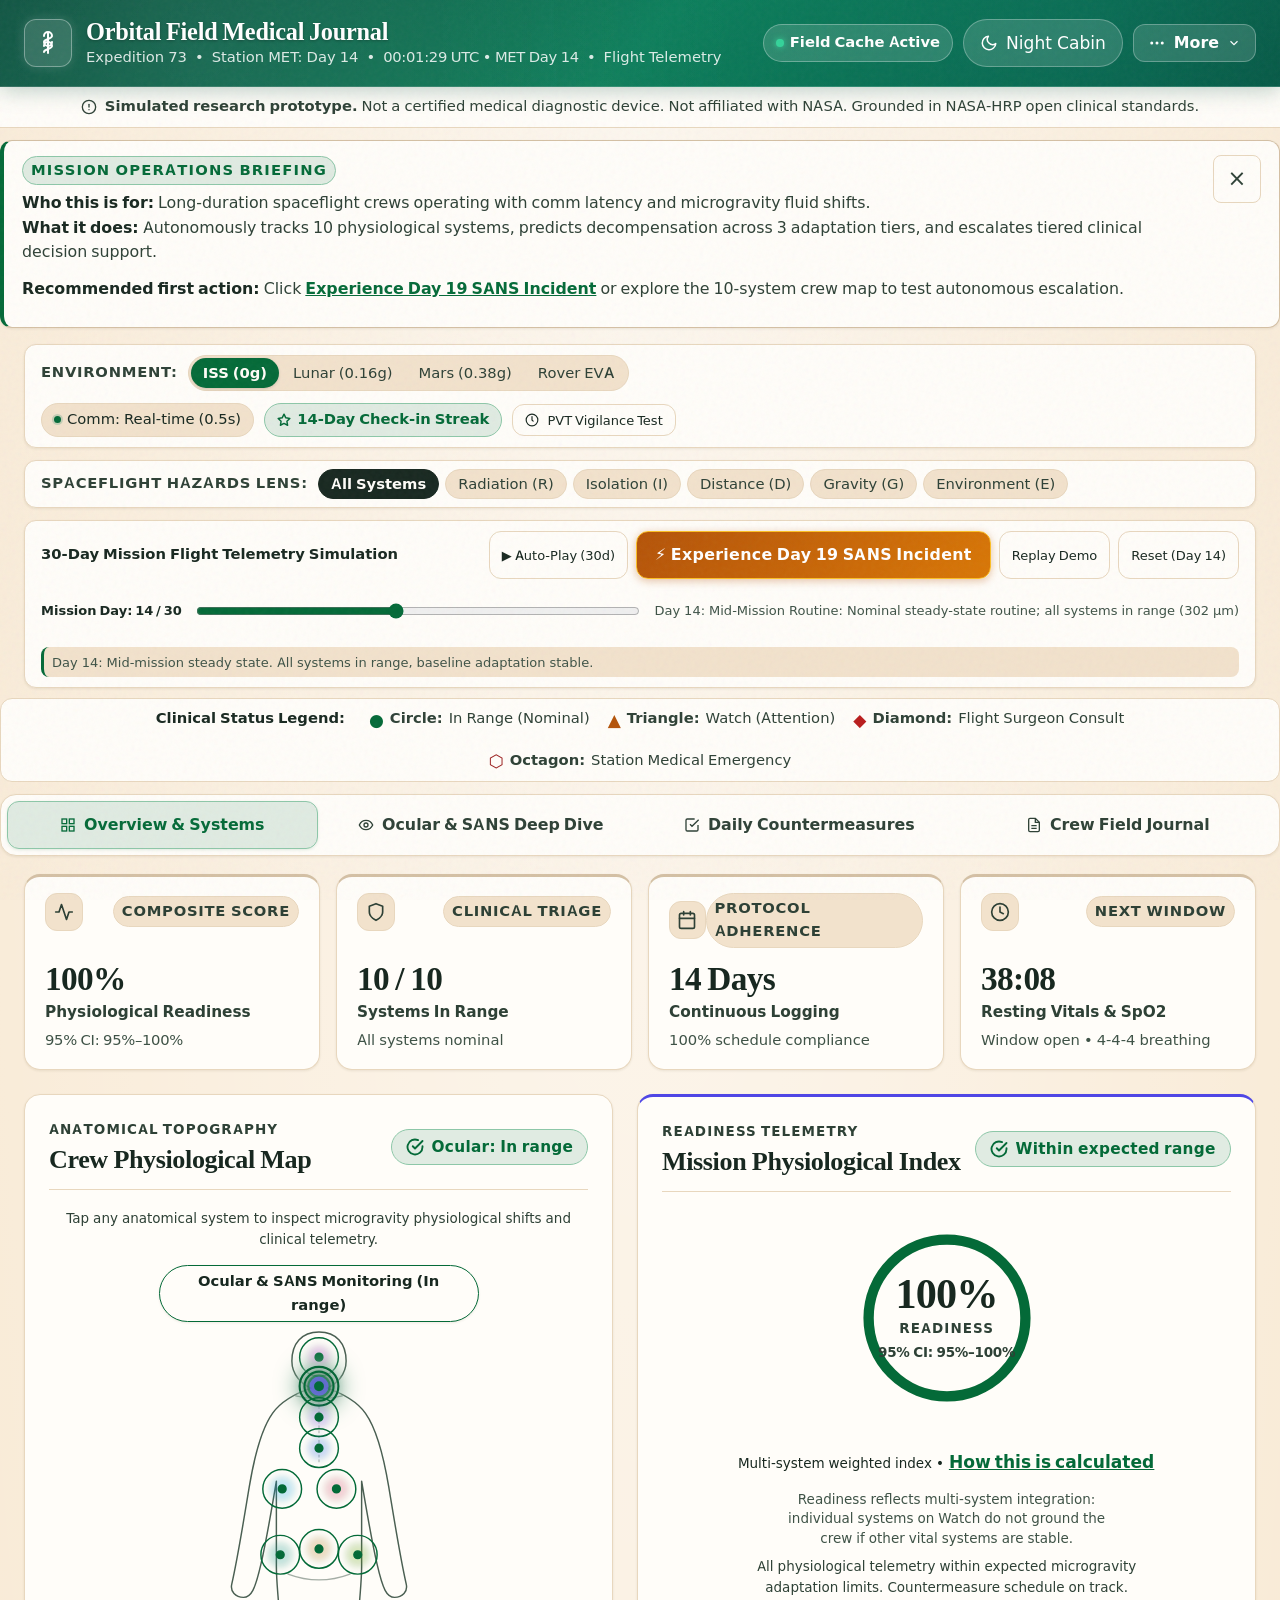
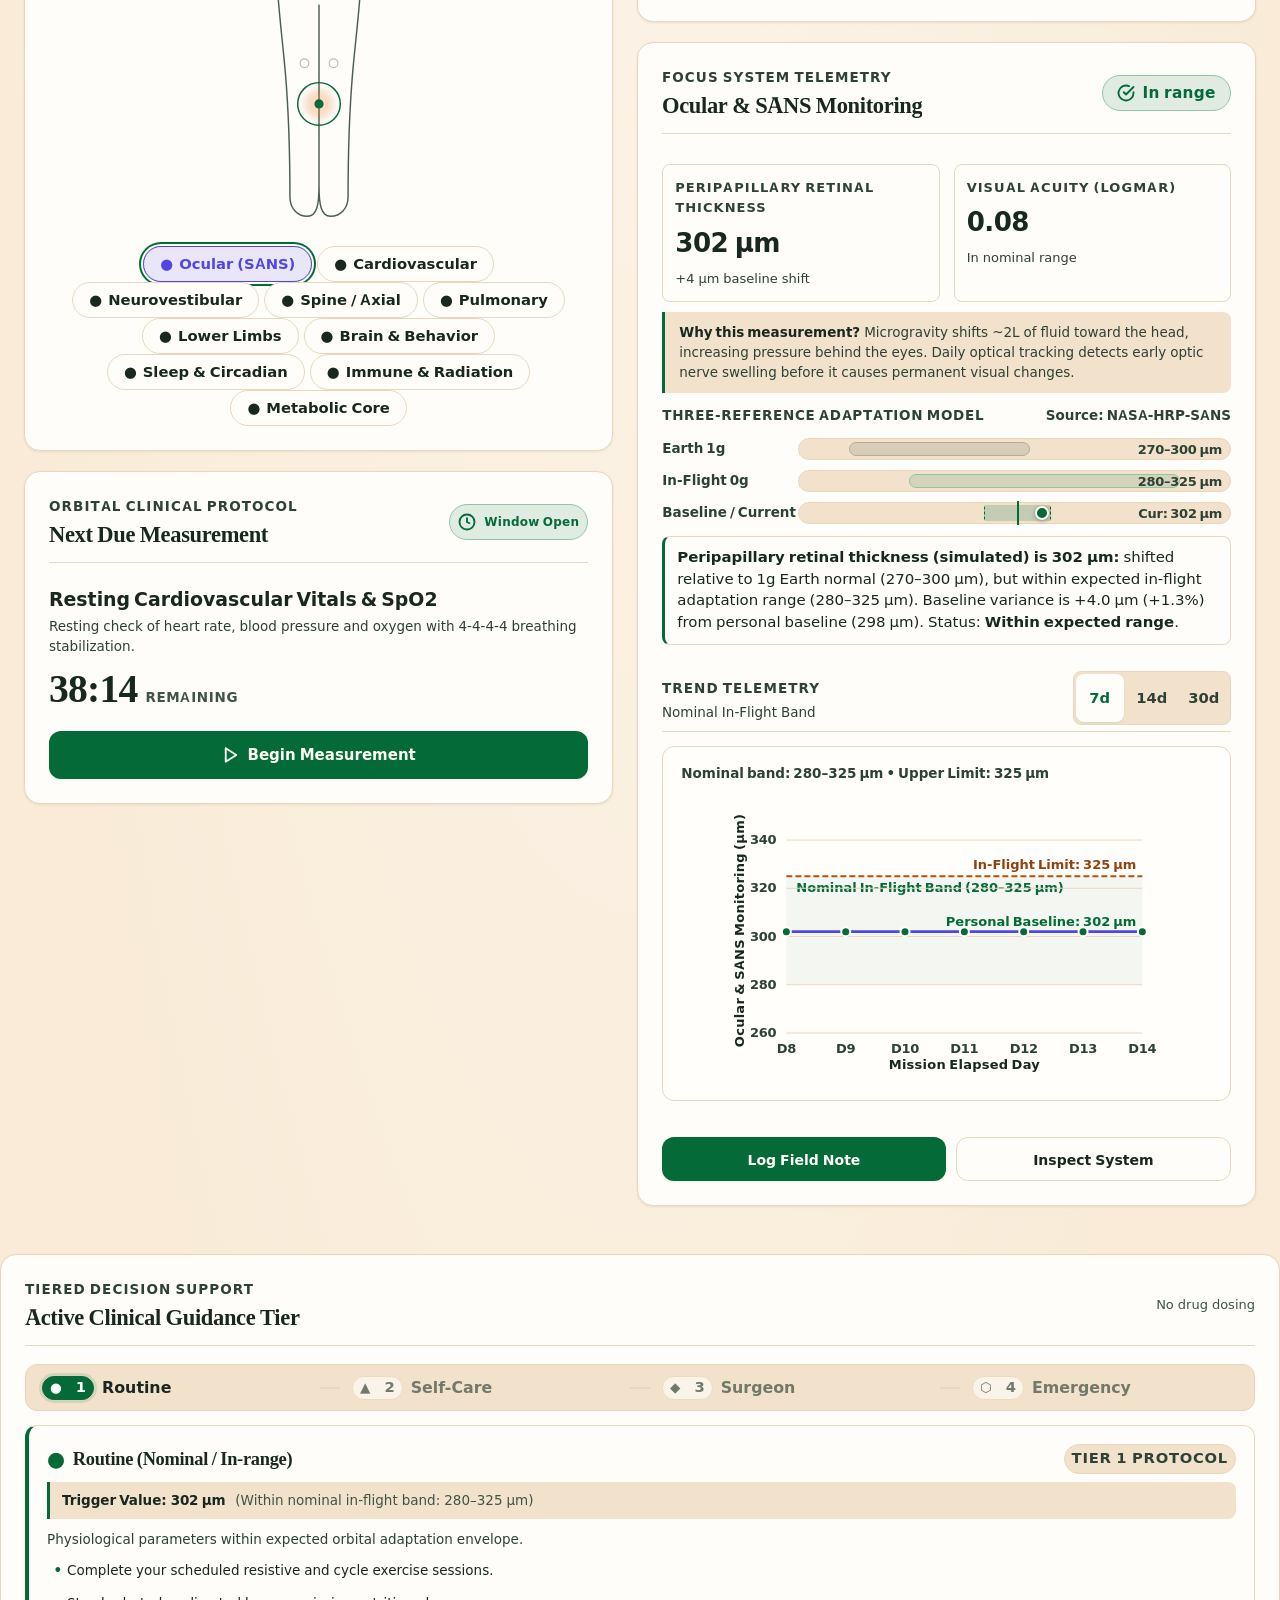
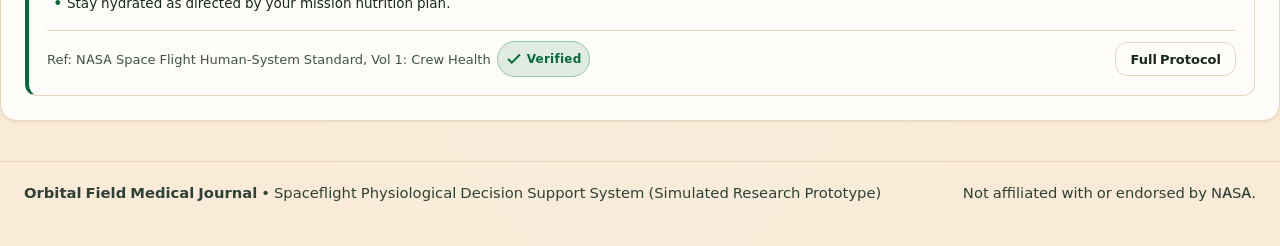
==== commit 94803736: "fix(polish): move guidance tier to full-width row, fix tier bar wrapping/mobile grid, and complete D" ====
--- a/index.html
+++ b/index.html
@@ -26,7 +26,7 @@
   <meta name="twitter:description" content="Offline-first spaceflight crew physiological monitoring and clinical telemetry logging PWA for NASA Space Apps 2026.">
   <meta name="twitter:image" content="https://rohini-s-286.github.io/orbital-field-medical-journal/og-image.png">
 
-  <link rel="stylesheet" href="./styles.css?v=12">
+  <link rel="stylesheet" href="./styles.css?v=13">
 
   <!-- Auto-clear obsolete SW caches on load -->
   <script>
@@ -258,7 +258,7 @@
     <div class="incident-chain-grid">
       <div class="chain-step-card">
         <div class="chain-step-num">Step 1 • Physiological Data</div>
-        <div class="chain-step-title">337 µm (+35 µm)</div>
+        <div class="chain-step-title">328 µm (+26 µm)</div>
         <div class="chain-step-desc">Optic disc edema drifts past 325 µm microgravity upper limit under cephalad fluid redistribution.</div>
       </div>
       <div class="chain-step-card" style="border-top: 3px solid var(--color-ochre);">
@@ -266,15 +266,15 @@
         <div class="chain-step-title" style="color: var(--color-ochre-text);">Ocular System: Watch ▲</div>
         <div class="chain-step-desc">Classified as Grade 1 Frisén edema. Three-reference model flags non-linear drift.</div>
       </div>
-      <div class="chain-step-card" style="border-top: 3px solid var(--color-vermillion);">
+      <div class="chain-step-card" style="border-top: 3px solid var(--color-ochre);">
         <div class="chain-step-num">Step 3 • Decision Escalation</div>
-        <div class="chain-step-title" style="color: var(--color-vermillion-text);">Readiness: 74% / Tier 3 ◆</div>
-        <div class="chain-step-desc" id="incident-why-dropped">Why it dropped: Ocular (-18%): SANS Grade 1 drift above in-flight nominal threshold.</div>
+        <div class="chain-step-title" style="color: var(--color-ochre-text);">Readiness: 82% / Self-Care ▲</div>
+        <div class="chain-step-desc" id="incident-why-dropped">Why it dropped: Ocular (-18%): SANS Grade 1 drift (328 µm) above in-flight nominal limit (325 µm).</div>
       </div>
       <div class="chain-step-card" style="border-top: 3px solid var(--color-emerald);">
         <div class="chain-step-num">Step 4 • Recommended Action</div>
-        <div class="chain-step-title" style="color: var(--color-emerald);">Flight Surgeon Consult</div>
-        <div class="chain-step-desc">Telemetry bundled for downlink. Non-pharmacologic countermeasure: 30° head-elevation rest.</div>
+        <div class="chain-step-title" style="color: var(--color-emerald);">Self-Care Countermeasures</div>
+        <div class="chain-step-desc">Autonomous self-care countermeasure active. Scheduled resistive sessions &amp; ocular monitoring.</div>
       </div>
     </div>
 
@@ -287,17 +287,17 @@
       <span class="timeline-arrow">→</span>
       <div class="timeline-node">
         <span class="timeline-node-dot"></span>
-        <span>Day 15: First shift (+8 µm)</span>
+        <span>Day 15: First deviation (310 µm)</span>
       </div>
       <span class="timeline-arrow">→</span>
       <div class="timeline-node">
         <span class="timeline-node-dot"></span>
-        <span>Day 17: Trend flagged (320 µm)</span>
+        <span>Day 17: Trend flag (320 µm)</span>
       </div>
       <span class="timeline-arrow">→</span>
       <div class="timeline-node active">
         <span class="timeline-node-dot"></span>
-        <span>Day 19: In-flight threshold crossed (337 µm)</span>
+        <span>Day 19: Threshold crossed (328 µm)</span>
       </div>
     </div>
   </section>
@@ -772,22 +772,23 @@
           </div>
         </section>
 
-        <!-- 5. Active Clinical Guidance Tier Summary -->
-        <section class="journal-card" id="card-active-guidance" aria-labelledby="guidance-overview-heading">
-          <div class="card-header">
-            <div class="card-title-group">
-              <span class="card-meta">Tiered Decision Support</span>
-              <h2 id="guidance-overview-heading" style="font-size: 1.25rem;">Active Clinical Guidance Tier</h2>
-            </div>
-            <span class="text-faint" style="font-size: 13px;">No drug dosing</span>
-          </div>
-
-          <div id="active-guidance-preview">
-            <!-- Dynamically populated from TIERED_GUIDANCE matching current status -->
-          </div>
-        </section>
-      </div>
-    </div>
+      </div>
+    </div>
+
+    <!-- Active Clinical Guidance Tier (Full-Width Row Below Overview Grid) -->
+    <section class="journal-card" id="card-active-guidance" aria-labelledby="guidance-overview-heading" style="margin-top: 24px; width: 100%;">
+      <div class="card-header">
+        <div class="card-title-group">
+          <span class="card-meta">Tiered Decision Support</span>
+          <h2 id="guidance-overview-heading" style="font-size: 1.25rem;">Active Clinical Guidance Tier</h2>
+        </div>
+        <span class="text-faint" style="font-size: 13px;">No drug dosing</span>
+      </div>
+
+      <div id="active-guidance-preview">
+        <!-- Dynamically populated from TIERED_GUIDANCE matching current status -->
+      </div>
+    </section>
   </div>
 
 
@@ -1627,8 +1628,8 @@
   <div id="toast-container" class="toast-container" aria-live="polite" aria-atomic="true"></div>
 
   <!-- Clinical Knowledge Base Data Script -->
-  <script src="./clinical-ranges.js?v=12"></script>
+  <script src="./clinical-ranges.js?v=13"></script>
   <!-- Application Core Script -->
-  <script src="./app.js?v=12"></script>
+  <script src="./app.js?v=13"></script>
 </body>
 </html>
--- a/styles.css
+++ b/styles.css
@@ -2278,18 +2278,24 @@
   display: flex;
   align-items: center;
   justify-content: space-between;
+  gap: 12px;
   margin-bottom: 14px;
-  padding: 8px 12px;
+  padding: 10px 16px;
   background-color: var(--color-surface-hover);
   border: 1px solid var(--color-border);
   border-radius: var(--radius-md);
+  width: 100%;
+  box-sizing: border-box;
 }
 
 .tier-step {
-  display: flex;
-  align-items: center;
-  gap: 6px;
-  font-size: 0.82rem;
+  flex: 1 1 0;
+  min-width: 0;
+  white-space: nowrap;
+  display: flex;
+  align-items: center;
+  gap: 8px;
+  font-size: 0.88rem;
   font-weight: 600;
   color: var(--color-ink-muted);
   opacity: 0.65;
@@ -2309,6 +2315,7 @@
   background-color: var(--color-surface);
   border: 1px solid var(--color-border);
   color: var(--color-ink-muted);
+  flex-shrink: 0;
 }
 
 .tier-step-glyph {
@@ -2352,10 +2359,27 @@
 }
 
 .tier-stepper-divider {
-  flex: 1;
+  flex: 0 0 20px;
   height: 2px;
   background-color: var(--color-border);
-  margin: 0 8px;
+  margin: 0;
+}
+
+@media (max-width: 480px) {
+  .tier-stepper {
+    display: grid;
+    grid-template-columns: 1fr 1fr;
+    gap: 10px;
+    padding: 12px;
+  }
+  .tier-stepper-divider {
+    display: none;
+  }
+  .tier-step {
+    flex: initial;
+    width: 100%;
+    justify-content: flex-start;
+  }
 }
 .guidance-tier-card {
   border-radius: var(--radius-md);
@@ -3174,6 +3198,7 @@
   grid-template-columns: minmax(360px, 1fr) minmax(360px, 1.05fr);
   gap: 24px;
   align-items: start;
+  margin-bottom: 24px;
 }
 
 .overview-column {
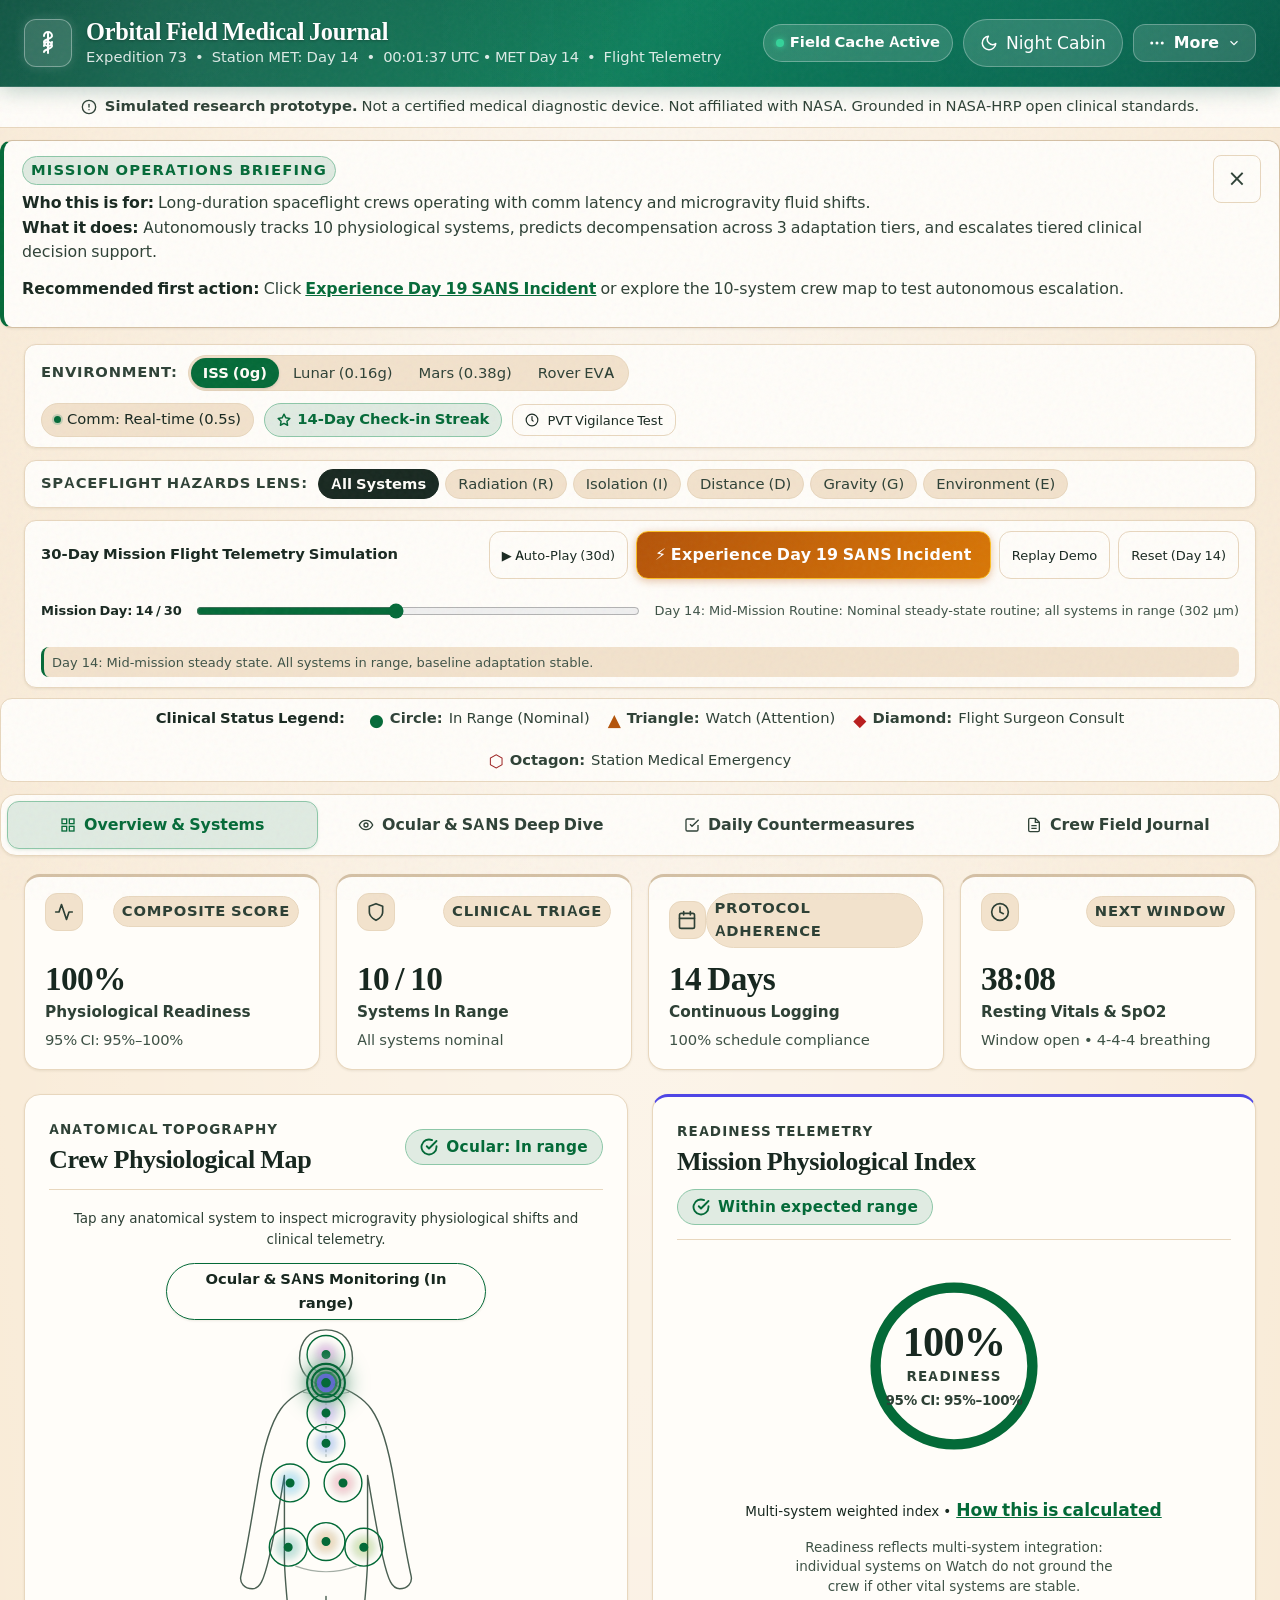
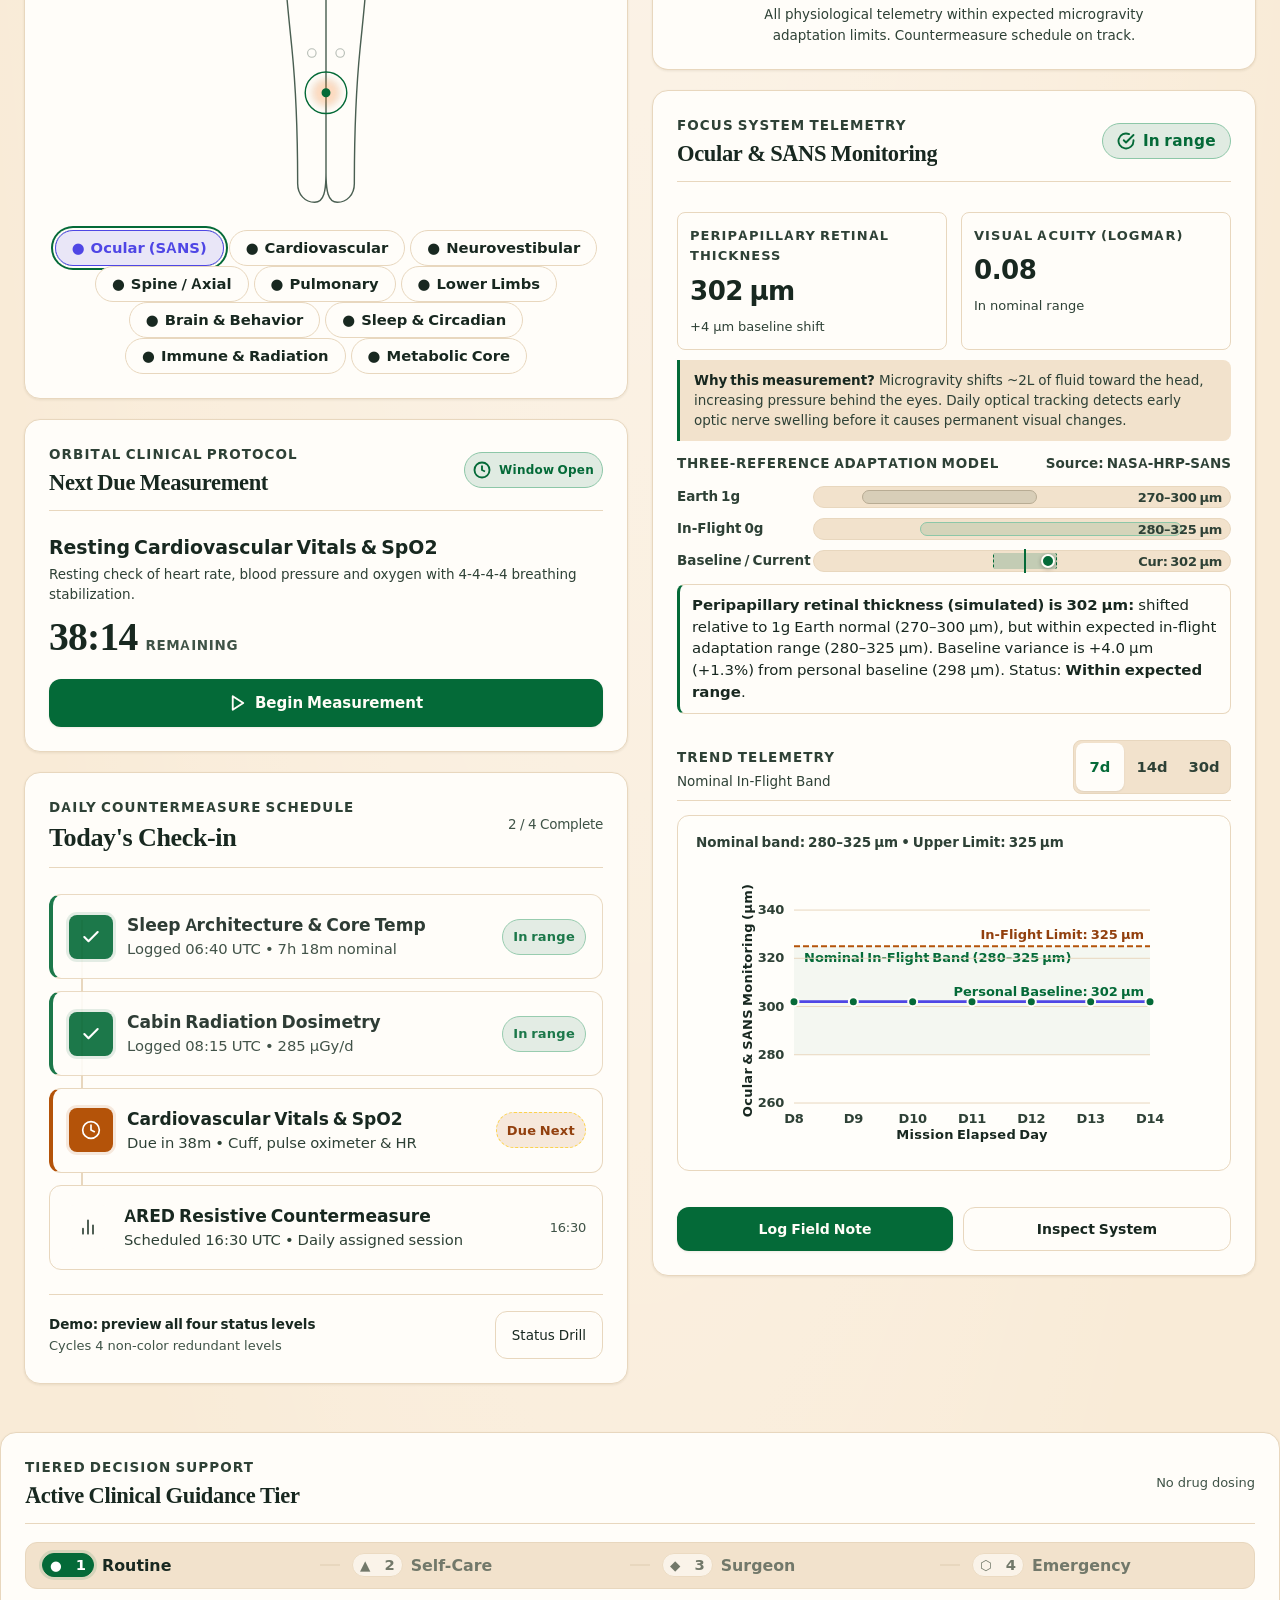
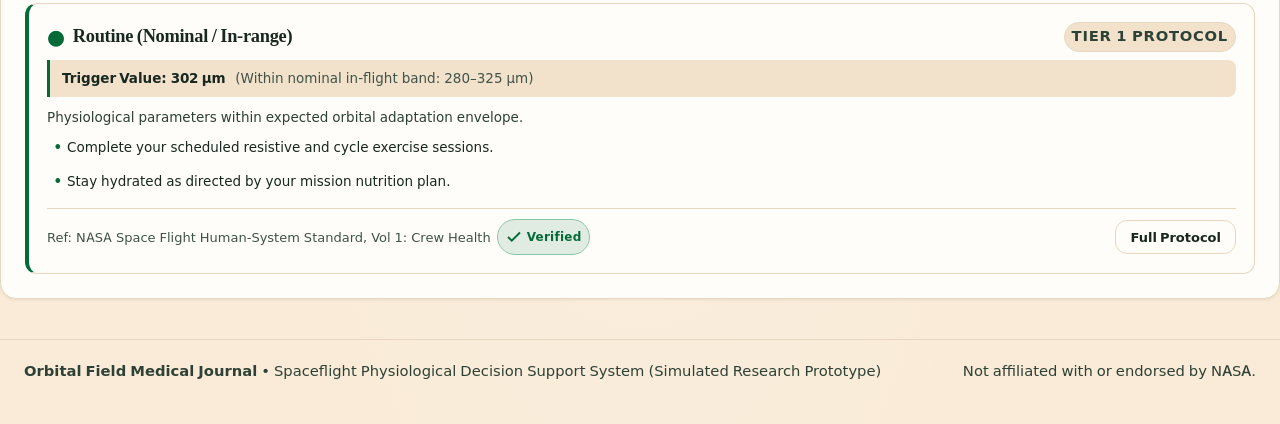
==== commit 7b01d292: "fix(layout): balance overview columns by placing Today's Check-in in left column, tighten body map v" ====
--- a/index.html
+++ b/index.html
@@ -26,7 +26,7 @@
   <meta name="twitter:description" content="Offline-first spaceflight crew physiological monitoring and clinical telemetry logging PWA for NASA Space Apps 2026.">
   <meta name="twitter:image" content="https://rohini-s-286.github.io/orbital-field-medical-journal/og-image.png">
 
-  <link rel="stylesheet" href="./styles.css?v=13">
+  <link rel="stylesheet" href="./styles.css?v=14">
 
   <!-- Auto-clear obsolete SW caches on load -->
   <script>
@@ -439,7 +439,7 @@
             <div id="body-map-active-label" class="body-map-hover-tag" aria-live="polite">
               Ocular &amp; SANS Monitoring • In range (●)
             </div>
-            <svg class="body-map-svg" viewBox="0 14 320 508" preserveAspectRatio="xMidYMid meet" fill="none" xmlns="http://www.w3.org/2000/svg" role="img" aria-label="Interactive anatomical front-view outline of astronaut physiology">
+            <svg class="body-map-svg" viewBox="50 14 220 508" preserveAspectRatio="xMidYMid meet" fill="none" xmlns="http://www.w3.org/2000/svg" role="img" aria-label="Interactive anatomical front-view outline of astronaut physiology">
               <defs>
                 <!-- Single Soft Radial Glow Filter per system -->
                 <filter id="system-soft-glow" x="-50%" y="-50%" width="200%" height="200%">
@@ -650,236 +650,9 @@
             Begin Measurement
           </button>
         </section>
-      </div>
-
-      <!-- RIGHT COLUMN -->
-      <div class="overview-column">
-        <!-- 3. Mission Physiological Index (SVG Readiness Ring) -->
-        <section class="journal-card status-ring-card" id="card-status-index" aria-labelledby="status-overview-heading">
-          <div class="card-header" style="width: 100%;">
-            <div class="card-title-group" style="text-align: left;">
-              <span class="card-meta">Readiness Telemetry</span>
-              <h2 id="status-overview-heading">Mission Physiological Index</h2>
-            </div>
-
-            <div class="status-badge status--in-range" id="crew-readiness-badge">
-              <svg viewBox="0 0 24 24" fill="none" stroke="currentColor" stroke-width="2.5" stroke-linecap="round" stroke-linejoin="round" aria-hidden="true">
-                <path d="M22 11.08V12a10 10 0 1 1-5.93-9.14"/>
-                <polyline points="22 4 12 14.01 9 11.01"/>
-              </svg>
-              <span>Within expected range</span>
-            </div>
-          </div>
-
-          <!-- Circular Readiness Gauge Ring with mathematical circumference 477.52 -->
-          <div class="ring-visual-wrapper" role="meter" aria-valuenow="87" aria-valuemin="0" aria-valuemax="100" aria-label="Physiological readiness score: 87%">
-            <svg class="ring-svg" viewBox="0 0 190 190" aria-hidden="true">
-              <!-- Background track circle: r = 76, low opacity, fill="none" -->
-              <circle class="ring-track" cx="95" cy="95" r="76" fill="none" />
-              <!-- Animated progress circle: fill="none", stroke-dasharray 477.52 -->
-              <circle id="ring-progress-indicator" class="ring-progress ring-progress--emerald" cx="95" cy="95" r="76" fill="none" stroke-dasharray="477.52" stroke-dashoffset="62.08" />
-            </svg>
-
-            <div class="ring-inner-data">
-              <span class="readiness-score-text num-tabular" id="readiness-score-text">87%</span>
-              <span class="readiness-unit-label">Readiness</span>
-              <span class="readiness-ci-text num-tabular" id="readiness-ci-text" style="font-size: 13.5px;">95% CI: 84%–90%</span>
-            </div>
-          </div>
-
-          <div class="readiness-calculation-note" style="margin-top: 6px; font-size: 13.5px;">
-            Multi-system weighted index • <a href="#calc" id="readiness-popover-trigger" style="color:var(--color-emerald); font-weight:600; text-decoration:underline;">How this is calculated</a>
-          </div>
-
-          <div class="text-faint" style="font-size: 13.5px; text-align:center; max-width:340px; margin:4px auto 8px auto; line-height:1.45;">
-            Readiness reflects multi-system integration: individual systems on Watch do not ground the crew if other vital systems are stable.
-          </div>
-
-          <p class="text-muted" id="overall-status-summary" style="font-size: 13.5px; line-height: 1.5; max-width: 420px; margin: 0 auto;">
-            Vitals stable across 9/10 core systems. Ocular SANS shows mild bilateral disc hyper-reflectivity under routine tracking.
-          </p>
-        </section>
-
-        <!-- 4. Selected System Telemetry (Live Data Card with Status Badge derived identically) -->
-        <section class="journal-card" id="card-selected-system-telemetry" aria-labelledby="overview-selected-system-title">
-          <div class="card-header" style="width: 100%;">
-            <div class="card-title-group" style="text-align: left;">
-              <span class="card-meta">Focus System Telemetry</span>
-              <h2 id="overview-selected-system-title" style="font-size: 1.25rem;">Ocular &amp; SANS Monitoring</h2>
-            </div>
-            <div class="status-badge status--in-range" id="overview-selected-status-badge">
-              <svg viewBox="0 0 24 24" fill="none" stroke="currentColor" stroke-width="2" stroke-linecap="round" stroke-linejoin="round" aria-hidden="true">
-                <circle cx="12" cy="12" r="10"/>
-              </svg>
-              <span id="overview-selected-badge-text">Within expected range</span>
-            </div>
-          </div>
-
-          <div class="telemetry-compact-grid" style="display: grid; grid-template-columns: 1fr 1fr; gap: 14px; margin: 12px 0 10px 0;">
-            <div class="telemetry-box" style="background: var(--color-surface); border: 1px solid var(--color-border); border-radius: var(--radius-sm); padding: 12px;">
-              <div class="card-meta" id="overview-selected-m1-label" style="font-size: 13px;">Optic Disc Thickness</div>
-              <div class="num-tabular" id="overview-selected-m1-val" style="font-size: 1.45rem; font-weight: 700; color: var(--color-ink); margin: 4px 0;">302 µm</div>
-              <div class="text-faint" id="overview-selected-m1-sub" style="font-size: 13px; color: var(--color-ink-muted);">+4 µm baseline shift</div>
-            </div>
-            <div class="telemetry-box" style="background: var(--color-surface); border: 1px solid var(--color-border); border-radius: var(--radius-sm); padding: 12px;">
-              <div class="card-meta" id="overview-selected-m2-label" style="font-size: 13px;">Visual Acuity (LogMAR)</div>
-              <div class="num-tabular" id="overview-selected-m2-val" style="font-size: 1.45rem; font-weight: 700; color: var(--color-ink); margin: 4px 0;">0.08</div>
-              <div class="text-faint" id="overview-selected-m2-sub" style="font-size: 13px; color: var(--color-emerald);">In nominal range</div>
-            </div>
-          </div>
-
-          <div style="background: var(--color-surface-hover); border-left: 3px solid var(--color-emerald); padding: 10px 14px; border-radius: 0 var(--radius-sm) var(--radius-sm) 0; margin-bottom: 12px;">
-            <p class="text-muted" style="font-size: 13.5px; line-height: 1.5; margin: 0;">
-              <strong style="color: var(--color-ink);">Why this measurement?</strong> <span id="overview-selected-why">Microgravity shifts ~2L of fluid toward the head, increasing pressure behind the eyes. Daily optical tracking detects early optic nerve swelling before it causes permanent visual changes.</span>
-            </p>
-          </div>
-
-          <!-- Three-reference model inline horizontal ruler -->
-          <div id="inspect-three-ruler" class="three-reference-ruler" style="margin-bottom: 12px;"></div>
-
-          <!-- Longitudinal Trend Telemetry (Always renders; hides if no telemetry data) -->
-          <div id="overview-trend-section" style="margin-top: 14px; margin-bottom: 12px;">
-            <div id="overview-trend-header" class="card-header" style="padding: 0 0 6px 0; margin-bottom: 8px; display: flex; align-items: center; justify-content: space-between;">
-              <div>
-                <span class="card-meta" id="overview-trend-heading">Trend Telemetry</span>
-                <span class="text-faint" id="overview-trend-sub" style="font-size: 13.5px; display: block; color: var(--color-ink-muted);">Nominal In-Flight Band</span>
-              </div>
-              <div class="chart-range-toggle" role="group" aria-label="Trend chart time range">
-                <button class="chart-range-btn active" id="overview-chart-range-7d" data-range="7">7d</button>
-                <button class="chart-range-btn" id="overview-chart-range-14d" data-range="14">14d</button>
-                <button class="chart-range-btn" id="overview-chart-range-30d" data-range="30">30d</button>
-              </div>
-            </div>
-
-            <div class="chart-container" id="overview-chart-container" style="min-height: 285px; position: relative;">
-              <div id="overview-chart-baseline-info" style="font-size: 13.5px; font-weight: 600; color: var(--color-ink-muted); margin-bottom: 6px;">
-                Nominal Envelope: 280–325 µm • Upper Limit: 325 µm
-              </div>
-              <div id="overview-dynamic-chart-wrapper">
-                <!-- Dynamic SVG rendered by renderTrendChart() -->
-              </div>
-              <div id="overview-chart-live-tooltip" class="chart-tooltip-panel" style="display: none;"></div>
-            </div>
-          </div>
-
-          <div style="display: flex; gap: 10px; margin-top: 10px;">
-            <button class="btn-primary" id="overview-log-vital-btn" style="flex: 1; min-height: 44px; font-weight: 600; display: inline-flex; align-items: center; justify-content: center; gap: 6px; font-size: 14px;">
-              Log Field Note
-            </button>
-            <button class="btn-secondary" id="overview-inspect-system-btn" style="flex: 1; min-height: 44px; font-weight: 600; font-size: 14px;">
-              Inspect System
-            </button>
-          </div>
-        </section>
-
-      </div>
-    </div>
-
-    <!-- Active Clinical Guidance Tier (Full-Width Row Below Overview Grid) -->
-    <section class="journal-card" id="card-active-guidance" aria-labelledby="guidance-overview-heading" style="margin-top: 24px; width: 100%;">
-      <div class="card-header">
-        <div class="card-title-group">
-          <span class="card-meta">Tiered Decision Support</span>
-          <h2 id="guidance-overview-heading" style="font-size: 1.25rem;">Active Clinical Guidance Tier</h2>
-        </div>
-        <span class="text-faint" style="font-size: 13px;">No drug dosing</span>
-      </div>
-
-      <div id="active-guidance-preview">
-        <!-- Dynamically populated from TIERED_GUIDANCE matching current status -->
-      </div>
-    </section>
-  </div>
-
-
-  <!-- TAB VIEW 2: OCULAR & SANS DEEP DIVE -->
-  <div id="view-sans" class="tab-view" role="tabpanel" aria-labelledby="tab-btn-sans">
-        <div class="dashboard-container" id="sans-workspace-grid">
-      <!-- Left Column: Focus Telemetry & Rulers -->
-      <section class="journal-card" id="system-inspector-card">
-        <div class="card-header" style="width: 100%;">
-          <div class="card-title-group" style="text-align: left;">
-            <span class="card-meta" id="inspect-sub">Focus System Telemetry • Spaceflight-Associated Neuro-ocular Syndrome</span>
-            <h2 id="inspect-title" style="margin-top: 2px;">Ocular &amp; SANS Monitoring</h2>
-          </div>
-          <div class="status-badge status--attention" id="inspect-badge">
-            <svg viewBox="0 0 24 24" fill="none" stroke="currentColor" stroke-width="2" stroke-linecap="round" stroke-linejoin="round" aria-hidden="true">
-              <path d="M10.29 3.86L1.82 18a2 2 0 0 0 1.71 3h16.94a2 2 0 0 0 1.71-3L13.71 3.86a2 2 0 0 0-3.42 0z"/>
-              <line x1="12" y1="9" x2="12" y2="13"/>
-              <line x1="12" y1="17" x2="12.01" y2="17"/>
-            </svg>
-            <span id="inspect-badge-text">Watch</span>
-          </div>
-        </div>
-
-        <div style="display: grid; grid-template-columns: 1fr 1fr; gap: 14px; margin-bottom: 14px;">
-          <div style="background: var(--color-surface); padding: 14px 16px; border-radius: var(--radius-md); border: 1px solid var(--color-border);">
-            <div class="text-faint" id="inspect-metric1-label" style="font-size: 13px;">Peripapillary Retinal Thickness</div>
-            <div class="num-tabular" id="inspect-metric-1" style="font-size: 1.45rem; font-weight: 700; color: var(--color-ink); margin: 4px 0;">302 µm</div>
-            <div class="text-faint" id="inspect-metric1-sub" style="font-size: 13px; color: var(--color-ink-muted);">+4 µm baseline shift</div>
-          </div>
-          <div style="background: var(--color-surface); padding: 14px 16px; border-radius: var(--radius-md); border: 1px solid var(--color-border);">
-            <div class="text-faint" id="inspect-metric2-label" style="font-size: 13px;">Visual Acuity (LogMAR)</div>
-            <div class="num-tabular" id="inspect-metric-2" style="font-size: 1.45rem; font-weight: 700; color: var(--color-ink); margin: 4px 0;">0.08</div>
-            <div class="text-faint" id="inspect-metric2-sub" style="font-size: 13px; color: var(--color-emerald);">In nominal range</div>
-          </div>
-        </div>
-
-        <!-- Plain Language Rationale -->
-        <div class="why-measurement-box" style="margin-bottom: 16px; font-size: 13px; color: var(--color-ink-muted); line-height: 1.5; padding: 12px 16px; background: var(--color-surface); border-left: 4px solid var(--color-emerald); border-radius: var(--radius-sm); border: 1px solid var(--color-border); border-left-width: 4px;">
-          <strong style="color: var(--color-ink);">Why this measurement?</strong> <span id="inspect-why-measurement">Microgravity shifts ~2L of fluid toward the head, increasing pressure behind the eyes. Daily optical tracking detects early optic nerve swelling before it causes permanent visual changes.</span>
-        </div>
-
-        <!-- Three-Reference Adaptation Model Rulers -->
-        <div class="three-ruler-card" id="inspect-three-ruler">
-          <!-- Dynamically populated by renderThreeRuler() -->
-        </div>
-
-        <div style="display: flex; gap: 12px; margin-top: 16px;">
-          <button class="btn-primary" id="log-system-notes-btn" style="flex: 1;" aria-label="Log clinical field observation for this system">
-            <span>Log Field Note</span>
-          </button>
-          <button class="btn-secondary" id="open-full-telemetry-btn" aria-label="Open detailed telemetry drawer">
-            <span>Inspect System Details</span>
-          </button>
-        </div>
-      </section>
-
-      <!-- Right Column: Elevated 285px+ Dynamic SVG Trend Chart with Range Toggles & Tooltip -->
-      <section class="journal-card" id="sans-chart-card">
-        <div class="card-header">
-          <div class="card-title-group">
-            <span class="card-meta">Longitudinal Biometrics</span>
-            <h2>SANS Retinal Thickness Trajectory</h2>
-          </div>
-          <div class="chart-range-toggle" role="group" aria-label="Trend chart time range">
-            <button class="chart-range-btn active" id="chart-range-7d" data-range="7">7d</button>
-            <button class="chart-range-btn" id="chart-range-14d" data-range="14">14d</button>
-            <button class="chart-range-btn" id="chart-range-30d" data-range="30">30d</button>
-          </div>
-        </div>
-
-        <div class="chart-container" id="sans-chart-container" style="min-height: 310px; position: relative;">
-          <div id="chart-baseline-info" style="font-size: 13px; font-weight: 600; color: var(--color-ink-muted); margin-bottom: 8px;">
-            Nominal Envelope: 280–325 µm • Upper Limit: 325 µm
-          </div>
-          <div id="dynamic-chart-wrapper">
-            <!-- Dynamic SVG rendered by renderTrendChart() -->
-          </div>
-          <div id="chart-live-tooltip" class="chart-tooltip-panel" style="display: none;"></div>
-        </div>
-
-        <div class="text-faint" style="font-size: 13px; line-height: 1.5; margin-top: 14px;">
-          <strong>Clinical Principle:</strong> Longitudinal drift tracks cephalad fluid redistribution under microgravity. Values crossing the 325 µm upper limit mandate Flight Surgeon telemedicine review.
-        </div>
-      </section>
-    </div>
-  </div>
-
-  <!-- TAB VIEW 3: DAILY COUNTERMEASURES -->
-  <div id="view-countermeasures" class="tab-view" role="tabpanel" aria-labelledby="tab-btn-countermeasures">
-    <div class="dashboard-container" id="countermeasures-workspace-grid">
-      <section class="journal-card" id="card-checklist" aria-labelledby="checkin-heading" style="max-width: 900px; margin: 0 auto;">
+
+        <!-- 3. Daily Countermeasure Schedule (Restores Balanced 3-Card Column, Zero Dead Space) -->
+<section class="journal-card" id="card-checklist" aria-labelledby="checkin-heading" >
         <div class="card-header">
           <div class="card-title-group">
             <span class="card-meta">Daily Countermeasure Schedule</span>
@@ -971,6 +744,273 @@
           <button class="btn-secondary" id="trigger-emergency-drill-btn" style="min-height: 48px; padding: 8px 16px; font-size: 13.5px;" title="Test and verify all 4 status states">
             Status Drill
           </button>
+        </div>
+      </section>
+      </div>
+
+      <!-- RIGHT COLUMN -->
+      <div class="overview-column">
+        <!-- 3. Mission Physiological Index (SVG Readiness Ring) -->
+        <section class="journal-card status-ring-card" id="card-status-index" aria-labelledby="status-overview-heading">
+          <div class="card-header" style="width: 100%;">
+            <div class="card-title-group" style="text-align: left;">
+              <span class="card-meta">Readiness Telemetry</span>
+              <h2 id="status-overview-heading">Mission Physiological Index</h2>
+            </div>
+
+            <div class="status-badge status--in-range" id="crew-readiness-badge">
+              <svg viewBox="0 0 24 24" fill="none" stroke="currentColor" stroke-width="2.5" stroke-linecap="round" stroke-linejoin="round" aria-hidden="true">
+                <path d="M22 11.08V12a10 10 0 1 1-5.93-9.14"/>
+                <polyline points="22 4 12 14.01 9 11.01"/>
+              </svg>
+              <span>Within expected range</span>
+            </div>
+          </div>
+
+          <!-- Circular Readiness Gauge Ring with mathematical circumference 477.52 -->
+          <div class="ring-visual-wrapper" role="meter" aria-valuenow="87" aria-valuemin="0" aria-valuemax="100" aria-label="Physiological readiness score: 87%">
+            <svg class="ring-svg" viewBox="0 0 190 190" aria-hidden="true">
+              <!-- Background track circle: r = 76, low opacity, fill="none" -->
+              <circle class="ring-track" cx="95" cy="95" r="76" fill="none" />
+              <!-- Animated progress circle: fill="none", stroke-dasharray 477.52 -->
+              <circle id="ring-progress-indicator" class="ring-progress ring-progress--emerald" cx="95" cy="95" r="76" fill="none" stroke-dasharray="477.52" stroke-dashoffset="62.08" />
+            </svg>
+
+            <div class="ring-inner-data">
+              <span class="readiness-score-text num-tabular" id="readiness-score-text">87%</span>
+              <span class="readiness-unit-label">Readiness</span>
+              <span class="readiness-ci-text num-tabular" id="readiness-ci-text" style="font-size: 13.5px;">95% CI: 84%–90%</span>
+            </div>
+          </div>
+
+          <div class="readiness-calculation-note" style="margin-top: 6px; font-size: 13.5px;">
+            Multi-system weighted index • <a href="#calc" id="readiness-popover-trigger" style="color:var(--color-emerald); font-weight:600; text-decoration:underline;">How this is calculated</a>
+          </div>
+
+          <div class="text-faint" style="font-size: 13.5px; text-align:center; max-width:340px; margin:4px auto 8px auto; line-height:1.45;">
+            Readiness reflects multi-system integration: individual systems on Watch do not ground the crew if other vital systems are stable.
+          </div>
+
+          <p class="text-muted" id="overall-status-summary" style="font-size: 13.5px; line-height: 1.5; max-width: 420px; margin: 0 auto;">
+            Vitals stable across 9/10 core systems. Ocular SANS shows mild bilateral disc hyper-reflectivity under routine tracking.
+          </p>
+        </section>
+
+        <!-- 4. Selected System Telemetry (Live Data Card with Status Badge derived identically) -->
+        <section class="journal-card" id="card-selected-system-telemetry" aria-labelledby="overview-selected-system-title">
+          <div class="card-header" style="width: 100%;">
+            <div class="card-title-group" style="text-align: left;">
+              <span class="card-meta">Focus System Telemetry</span>
+              <h2 id="overview-selected-system-title" style="font-size: 1.25rem;">Ocular &amp; SANS Monitoring</h2>
+            </div>
+            <div class="status-badge status--in-range" id="overview-selected-status-badge">
+              <svg viewBox="0 0 24 24" fill="none" stroke="currentColor" stroke-width="2" stroke-linecap="round" stroke-linejoin="round" aria-hidden="true">
+                <circle cx="12" cy="12" r="10"/>
+              </svg>
+              <span id="overview-selected-badge-text">Within expected range</span>
+            </div>
+          </div>
+
+          <div class="telemetry-compact-grid" style="display: grid; grid-template-columns: 1fr 1fr; gap: 14px; margin: 12px 0 10px 0;">
+            <div class="telemetry-box" style="background: var(--color-surface); border: 1px solid var(--color-border); border-radius: var(--radius-sm); padding: 12px;">
+              <div class="card-meta" id="overview-selected-m1-label" style="font-size: 13px;">Optic Disc Thickness</div>
+              <div class="num-tabular" id="overview-selected-m1-val" style="font-size: 1.45rem; font-weight: 700; color: var(--color-ink); margin: 4px 0;">302 µm</div>
+              <div class="text-faint" id="overview-selected-m1-sub" style="font-size: 13px; color: var(--color-ink-muted);">+4 µm baseline shift</div>
+            </div>
+            <div class="telemetry-box" style="background: var(--color-surface); border: 1px solid var(--color-border); border-radius: var(--radius-sm); padding: 12px;">
+              <div class="card-meta" id="overview-selected-m2-label" style="font-size: 13px;">Visual Acuity (LogMAR)</div>
+              <div class="num-tabular" id="overview-selected-m2-val" style="font-size: 1.45rem; font-weight: 700; color: var(--color-ink); margin: 4px 0;">0.08</div>
+              <div class="text-faint" id="overview-selected-m2-sub" style="font-size: 13px; color: var(--color-emerald);">In nominal range</div>
+            </div>
+          </div>
+
+          <div style="background: var(--color-surface-hover); border-left: 3px solid var(--color-emerald); padding: 10px 14px; border-radius: 0 var(--radius-sm) var(--radius-sm) 0; margin-bottom: 12px;">
+            <p class="text-muted" style="font-size: 13.5px; line-height: 1.5; margin: 0;">
+              <strong style="color: var(--color-ink);">Why this measurement?</strong> <span id="overview-selected-why">Microgravity shifts ~2L of fluid toward the head, increasing pressure behind the eyes. Daily optical tracking detects early optic nerve swelling before it causes permanent visual changes.</span>
+            </p>
+          </div>
+
+          <!-- Three-reference model inline horizontal ruler -->
+          <div id="inspect-three-ruler" class="three-reference-ruler" style="margin-bottom: 12px;"></div>
+
+          <!-- Longitudinal Trend Telemetry (Always renders; hides if no telemetry data) -->
+          <div id="overview-trend-section" style="margin-top: 14px; margin-bottom: 12px;">
+            <div id="overview-trend-header" class="card-header" style="padding: 0 0 6px 0; margin-bottom: 8px; display: flex; align-items: center; justify-content: space-between;">
+              <div>
+                <span class="card-meta" id="overview-trend-heading">Trend Telemetry</span>
+                <span class="text-faint" id="overview-trend-sub" style="font-size: 13.5px; display: block; color: var(--color-ink-muted);">Nominal In-Flight Band</span>
+              </div>
+              <div class="chart-range-toggle" role="group" aria-label="Trend chart time range">
+                <button class="chart-range-btn active" id="overview-chart-range-7d" data-range="7">7d</button>
+                <button class="chart-range-btn" id="overview-chart-range-14d" data-range="14">14d</button>
+                <button class="chart-range-btn" id="overview-chart-range-30d" data-range="30">30d</button>
+              </div>
+            </div>
+
+            <div class="chart-container" id="overview-chart-container" style="min-height: 285px; position: relative;">
+              <div id="overview-chart-baseline-info" style="font-size: 13.5px; font-weight: 600; color: var(--color-ink-muted); margin-bottom: 6px;">
+                Nominal Envelope: 280–325 µm • Upper Limit: 325 µm
+              </div>
+              <div id="overview-dynamic-chart-wrapper">
+                <!-- Dynamic SVG rendered by renderTrendChart() -->
+              </div>
+              <div id="overview-chart-live-tooltip" class="chart-tooltip-panel" style="display: none;"></div>
+            </div>
+          </div>
+
+          <div style="display: flex; gap: 10px; margin-top: 10px;">
+            <button class="btn-primary" id="overview-log-vital-btn" style="flex: 1; min-height: 44px; font-weight: 600; display: inline-flex; align-items: center; justify-content: center; gap: 6px; font-size: 14px;">
+              Log Field Note
+            </button>
+            <button class="btn-secondary" id="overview-inspect-system-btn" style="flex: 1; min-height: 44px; font-weight: 600; font-size: 14px;">
+              Inspect System
+            </button>
+          </div>
+        </section>
+
+      </div>
+    </div>
+
+    <!-- Active Clinical Guidance Tier (Full-Width Row Below Overview Grid) -->
+    <section class="journal-card" id="card-active-guidance" aria-labelledby="guidance-overview-heading" style="margin-top: 24px; width: 100%;">
+      <div class="card-header">
+        <div class="card-title-group">
+          <span class="card-meta">Tiered Decision Support</span>
+          <h2 id="guidance-overview-heading" style="font-size: 1.25rem;">Active Clinical Guidance Tier</h2>
+        </div>
+        <span class="text-faint" style="font-size: 13px;">No drug dosing</span>
+      </div>
+
+      <div id="active-guidance-preview">
+        <!-- Dynamically populated from TIERED_GUIDANCE matching current status -->
+      </div>
+    </section>
+  </div>
+
+
+  <!-- TAB VIEW 2: OCULAR & SANS DEEP DIVE -->
+  <div id="view-sans" class="tab-view" role="tabpanel" aria-labelledby="tab-btn-sans">
+        <div class="dashboard-container" id="sans-workspace-grid">
+      <!-- Left Column: Focus Telemetry & Rulers -->
+      <section class="journal-card" id="system-inspector-card">
+        <div class="card-header" style="width: 100%;">
+          <div class="card-title-group" style="text-align: left;">
+            <span class="card-meta" id="inspect-sub">Focus System Telemetry • Spaceflight-Associated Neuro-ocular Syndrome</span>
+            <h2 id="inspect-title" style="margin-top: 2px;">Ocular &amp; SANS Monitoring</h2>
+          </div>
+          <div class="status-badge status--attention" id="inspect-badge">
+            <svg viewBox="0 0 24 24" fill="none" stroke="currentColor" stroke-width="2" stroke-linecap="round" stroke-linejoin="round" aria-hidden="true">
+              <path d="M10.29 3.86L1.82 18a2 2 0 0 0 1.71 3h16.94a2 2 0 0 0 1.71-3L13.71 3.86a2 2 0 0 0-3.42 0z"/>
+              <line x1="12" y1="9" x2="12" y2="13"/>
+              <line x1="12" y1="17" x2="12.01" y2="17"/>
+            </svg>
+            <span id="inspect-badge-text">Watch</span>
+          </div>
+        </div>
+
+        <div style="display: grid; grid-template-columns: 1fr 1fr; gap: 14px; margin-bottom: 14px;">
+          <div style="background: var(--color-surface); padding: 14px 16px; border-radius: var(--radius-md); border: 1px solid var(--color-border);">
+            <div class="text-faint" id="inspect-metric1-label" style="font-size: 13px;">Peripapillary Retinal Thickness</div>
+            <div class="num-tabular" id="inspect-metric-1" style="font-size: 1.45rem; font-weight: 700; color: var(--color-ink); margin: 4px 0;">302 µm</div>
+            <div class="text-faint" id="inspect-metric1-sub" style="font-size: 13px; color: var(--color-ink-muted);">+4 µm baseline shift</div>
+          </div>
+          <div style="background: var(--color-surface); padding: 14px 16px; border-radius: var(--radius-md); border: 1px solid var(--color-border);">
+            <div class="text-faint" id="inspect-metric2-label" style="font-size: 13px;">Visual Acuity (LogMAR)</div>
+            <div class="num-tabular" id="inspect-metric-2" style="font-size: 1.45rem; font-weight: 700; color: var(--color-ink); margin: 4px 0;">0.08</div>
+            <div class="text-faint" id="inspect-metric2-sub" style="font-size: 13px; color: var(--color-emerald);">In nominal range</div>
+          </div>
+        </div>
+
+        <!-- Plain Language Rationale -->
+        <div class="why-measurement-box" style="margin-bottom: 16px; font-size: 13px; color: var(--color-ink-muted); line-height: 1.5; padding: 12px 16px; background: var(--color-surface); border-left: 4px solid var(--color-emerald); border-radius: var(--radius-sm); border: 1px solid var(--color-border); border-left-width: 4px;">
+          <strong style="color: var(--color-ink);">Why this measurement?</strong> <span id="inspect-why-measurement">Microgravity shifts ~2L of fluid toward the head, increasing pressure behind the eyes. Daily optical tracking detects early optic nerve swelling before it causes permanent visual changes.</span>
+        </div>
+
+        <!-- Three-Reference Adaptation Model Rulers -->
+        <div class="three-ruler-card" id="inspect-three-ruler">
+          <!-- Dynamically populated by renderThreeRuler() -->
+        </div>
+
+        <div style="display: flex; gap: 12px; margin-top: 16px;">
+          <button class="btn-primary" id="log-system-notes-btn" style="flex: 1;" aria-label="Log clinical field observation for this system">
+            <span>Log Field Note</span>
+          </button>
+          <button class="btn-secondary" id="open-full-telemetry-btn" aria-label="Open detailed telemetry drawer">
+            <span>Inspect System Details</span>
+          </button>
+        </div>
+      </section>
+
+      <!-- Right Column: Elevated 285px+ Dynamic SVG Trend Chart with Range Toggles & Tooltip -->
+      <section class="journal-card" id="sans-chart-card">
+        <div class="card-header">
+          <div class="card-title-group">
+            <span class="card-meta">Longitudinal Biometrics</span>
+            <h2>SANS Retinal Thickness Trajectory</h2>
+          </div>
+          <div class="chart-range-toggle" role="group" aria-label="Trend chart time range">
+            <button class="chart-range-btn active" id="chart-range-7d" data-range="7">7d</button>
+            <button class="chart-range-btn" id="chart-range-14d" data-range="14">14d</button>
+            <button class="chart-range-btn" id="chart-range-30d" data-range="30">30d</button>
+          </div>
+        </div>
+
+        <div class="chart-container" id="sans-chart-container" style="min-height: 310px; position: relative;">
+          <div id="chart-baseline-info" style="font-size: 13px; font-weight: 600; color: var(--color-ink-muted); margin-bottom: 8px;">
+            Nominal Envelope: 280–325 µm • Upper Limit: 325 µm
+          </div>
+          <div id="dynamic-chart-wrapper">
+            <!-- Dynamic SVG rendered by renderTrendChart() -->
+          </div>
+          <div id="chart-live-tooltip" class="chart-tooltip-panel" style="display: none;"></div>
+        </div>
+
+        <div class="text-faint" style="font-size: 13px; line-height: 1.5; margin-top: 14px;">
+          <strong>Clinical Principle:</strong> Longitudinal drift tracks cephalad fluid redistribution under microgravity. Values crossing the 325 µm upper limit mandate Flight Surgeon telemedicine review.
+        </div>
+      </section>
+    </div>
+  </div>
+
+  <!-- TAB VIEW 3: DAILY COUNTERMEASURES -->
+  <div id="view-countermeasures" class="tab-view" role="tabpanel" aria-labelledby="tab-btn-countermeasures">
+    <div class="dashboard-container" id="countermeasures-workspace-grid">
+      <section class="journal-card" id="card-countermeasures-protocol-view" aria-labelledby="cm-protocol-heading" style="max-width: 900px; margin: 0 auto; width: 100%;">
+        <div class="card-header">
+          <div class="card-title-group">
+            <span class="card-meta">In-Flight Countermeasure Protocols</span>
+            <h2 id="cm-protocol-heading">Daily Countermeasure Schedule &amp; Execution</h2>
+          </div>
+          <span class="status-badge status--in-range">
+            <svg viewBox="0 0 24 24" width="12" height="12" fill="none" stroke="currentColor" stroke-width="2.5"><polyline points="20 6 9 17 4 12"/></svg>
+            Active In-Flight Schedule
+          </span>
+        </div>
+
+        <div style="display: grid; grid-template-columns: repeat(auto-fit, minmax(260px, 1fr)); gap: 16px; margin-bottom: 20px;">
+          <div style="background: var(--color-surface); border: 1px solid var(--color-border); border-radius: var(--radius-md); padding: 16px;">
+            <div style="font-weight: 700; color: var(--color-ink); margin-bottom: 4px; font-size: 1.05rem;">ARED Resistive Exercise</div>
+            <div class="text-muted" style="font-size: 13.5px; line-height: 1.45;">Complete your scheduled resistive and cycle exercise sessions to mitigate axial deconditioning and bone mineral loss.</div>
+            <div class="simulated-tag" style="margin-top: 10px; display: inline-block;">NASA-STD-3001 • Countermeasure Compliance: 100%</div>
+          </div>
+
+          <div style="background: var(--color-surface); border: 1px solid var(--color-border); border-radius: var(--radius-md); padding: 16px;">
+            <div style="font-weight: 700; color: var(--color-ink); margin-bottom: 4px; font-size: 1.05rem;">SANS Fluid Redistribution Mitigation</div>
+            <div class="text-muted" style="font-size: 13.5px; line-height: 1.45;">Lower-body negative pressure (LBNP) session scheduled under autonomous self-care protocol to draw fluid caudally.</div>
+            <div class="simulated-tag" style="margin-top: 10px; display: inline-block;">HRP Evidence Report (SANS) • Autonomous Self-Care</div>
+          </div>
+
+          <div style="background: var(--color-surface); border: 1px solid var(--color-border); border-radius: var(--radius-md); padding: 16px;">
+            <div style="font-weight: 700; color: var(--color-ink); margin-bottom: 4px; font-size: 1.05rem;">Circadian Lighting &amp; Sleep Hygiene</div>
+            <div class="text-muted" style="font-size: 13.5px; line-height: 1.45;">Maintain circadian cabin illumination profile (480nm blue-enriched morning, amber evening). Rest duration: 7h 18m.</div>
+            <div class="simulated-tag" style="margin-top: 10px; display: inline-block;">NASA-STD-3001 Vol 2 • Sleep Architecture Nominal</div>
+          </div>
+
+          <div style="background: var(--color-surface); border: 1px solid var(--color-border); border-radius: var(--radius-md); padding: 16px;">
+            <div style="font-weight: 700; color: var(--color-ink); margin-bottom: 4px; font-size: 1.05rem;">Mission Nutrition &amp; Hydration</div>
+            <div class="text-muted" style="font-size: 13.5px; line-height: 1.45;">Stay hydrated as directed by your mission nutrition plan. Low-sodium intake maintained to manage intracranial pressure.</div>
+            <div class="simulated-tag" style="margin-top: 10px; display: inline-block;">JSC 65806 • Electrolyte-Balanced Hydration</div>
+          </div>
         </div>
       </section>
     </div>
@@ -1628,8 +1668,8 @@
   <div id="toast-container" class="toast-container" aria-live="polite" aria-atomic="true"></div>
 
   <!-- Clinical Knowledge Base Data Script -->
-  <script src="./clinical-ranges.js?v=13"></script>
+  <script src="./clinical-ranges.js?v=14"></script>
   <!-- Application Core Script -->
-  <script src="./app.js?v=13"></script>
+  <script src="./app.js?v=14"></script>
 </body>
 </html>
--- a/styles.css
+++ b/styles.css
@@ -1254,8 +1254,8 @@
 .body-map-wrapper {
   position: relative;
   width: 100%;
-  max-width: 320px;
-  margin: 6px auto 10px;
+  max-width: 260px;
+  margin: 4px auto 8px;
   display: flex;
   flex-direction: column;
   align-items: center;
@@ -1278,9 +1278,8 @@
 
 .body-map-svg {
   width: 100%;
-  max-width: 310px;
-  min-height: 460px;
-  height: auto;
+  max-width: 250px;
+  height: 480px;
   display: block;
   margin: 0 auto;
 }
@@ -3178,7 +3177,7 @@
 .journal-card {
   display: flex;
   flex-direction: column;
-  height: 100%;
+  height: auto;
 }
 
 .journal-card .card-body-flexible {
@@ -3195,7 +3194,7 @@
 /* ================= OVERVIEW TAB BALANCED TWO-COLUMN LAYOUT ================= */
 .overview-grid-two-col {
   display: grid;
-  grid-template-columns: minmax(360px, 1fr) minmax(360px, 1.05fr);
+  grid-template-columns: 1fr 1fr;
   gap: 24px;
   align-items: start;
   margin-bottom: 24px;
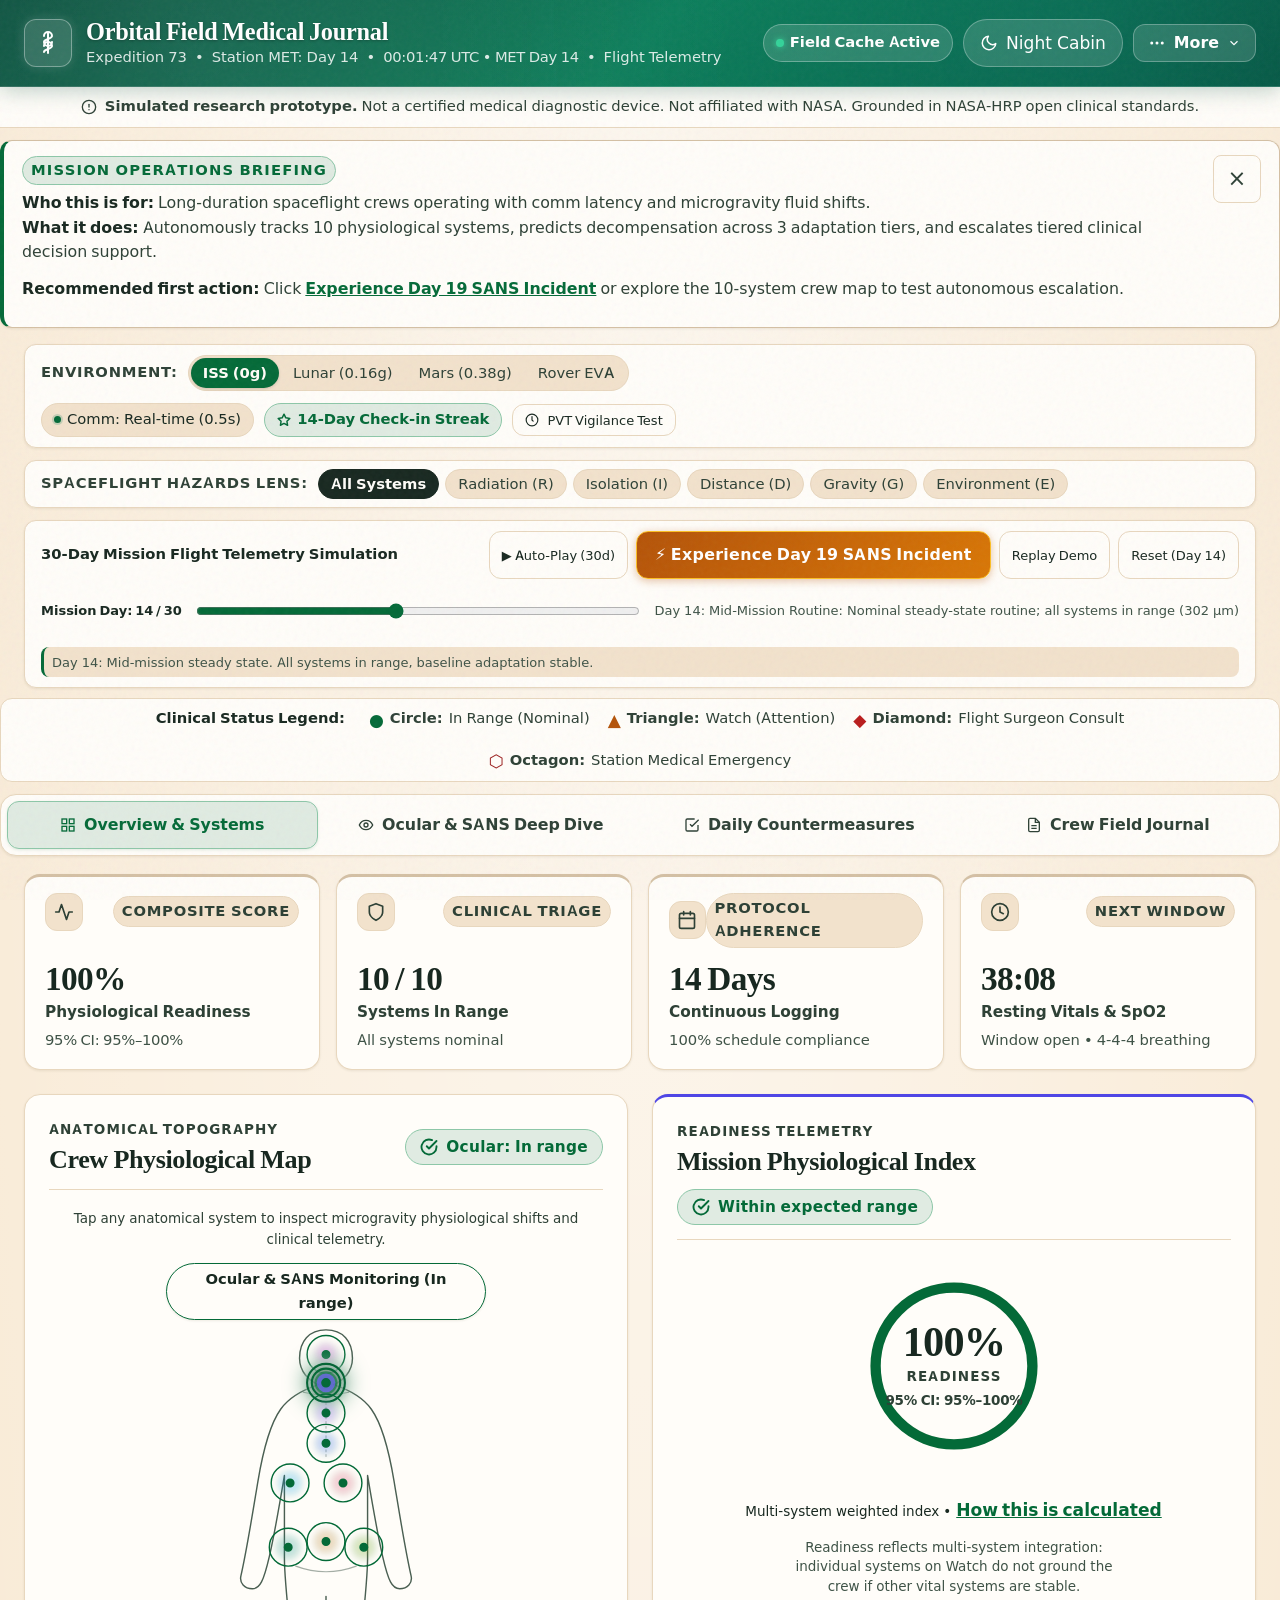
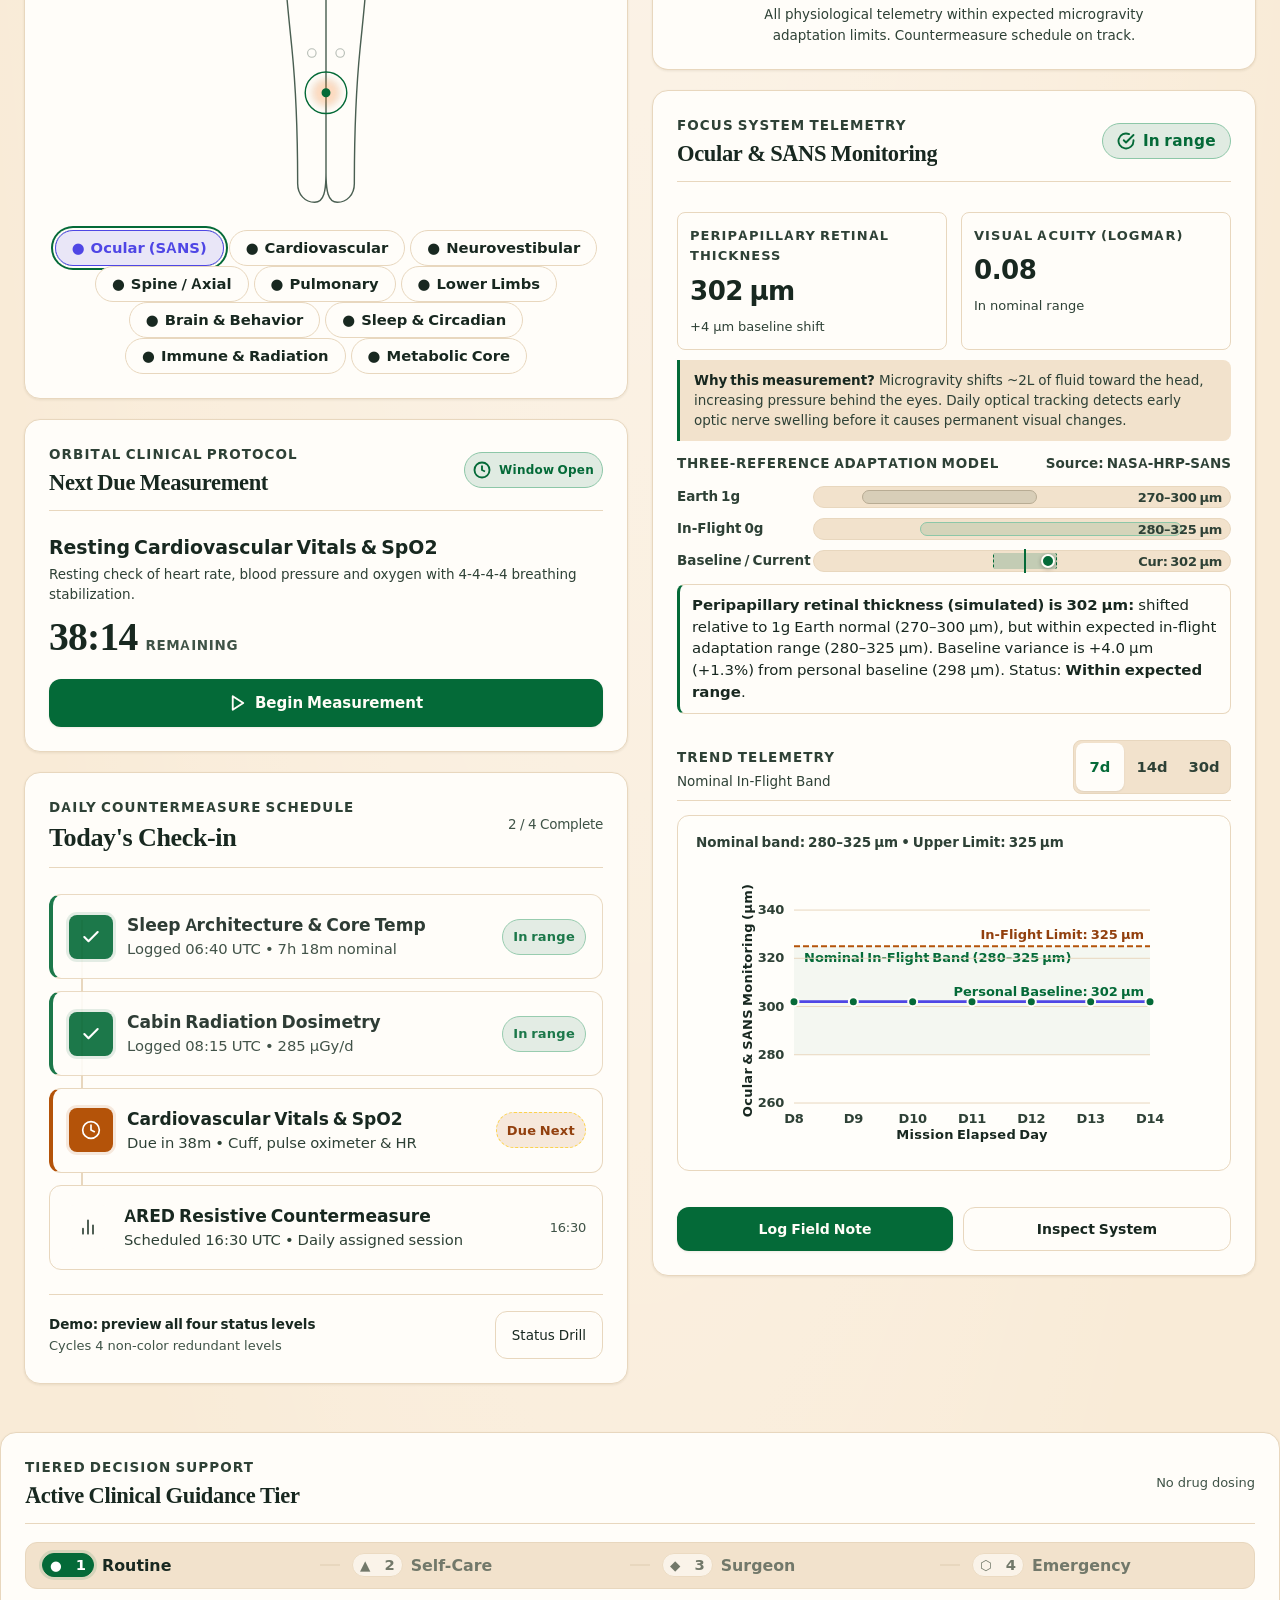
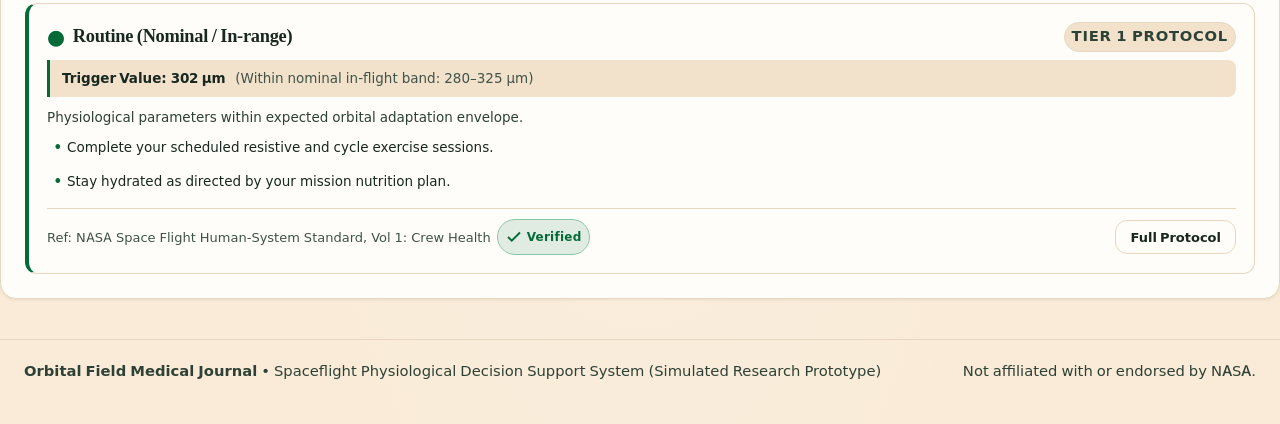
==== commit 0f03d2ff: "fix(interaction): wire Experience Day 19 SANS Incident CTA link and dismiss button in top briefing b" ====
--- a/index.html
+++ b/index.html
@@ -26,7 +26,7 @@
   <meta name="twitter:description" content="Offline-first spaceflight crew physiological monitoring and clinical telemetry logging PWA for NASA Space Apps 2026.">
   <meta name="twitter:image" content="https://rohini-s-286.github.io/orbital-field-medical-journal/og-image.png">
 
-  <link rel="stylesheet" href="./styles.css?v=14">
+  <link rel="stylesheet" href="./styles.css?v=15">
 
   <!-- Auto-clear obsolete SW caches on load -->
   <script>
@@ -1668,8 +1668,8 @@
   <div id="toast-container" class="toast-container" aria-live="polite" aria-atomic="true"></div>
 
   <!-- Clinical Knowledge Base Data Script -->
-  <script src="./clinical-ranges.js?v=14"></script>
+  <script src="./clinical-ranges.js?v=15"></script>
   <!-- Application Core Script -->
-  <script src="./app.js?v=14"></script>
+  <script src="./app.js?v=15"></script>
 </body>
 </html>
